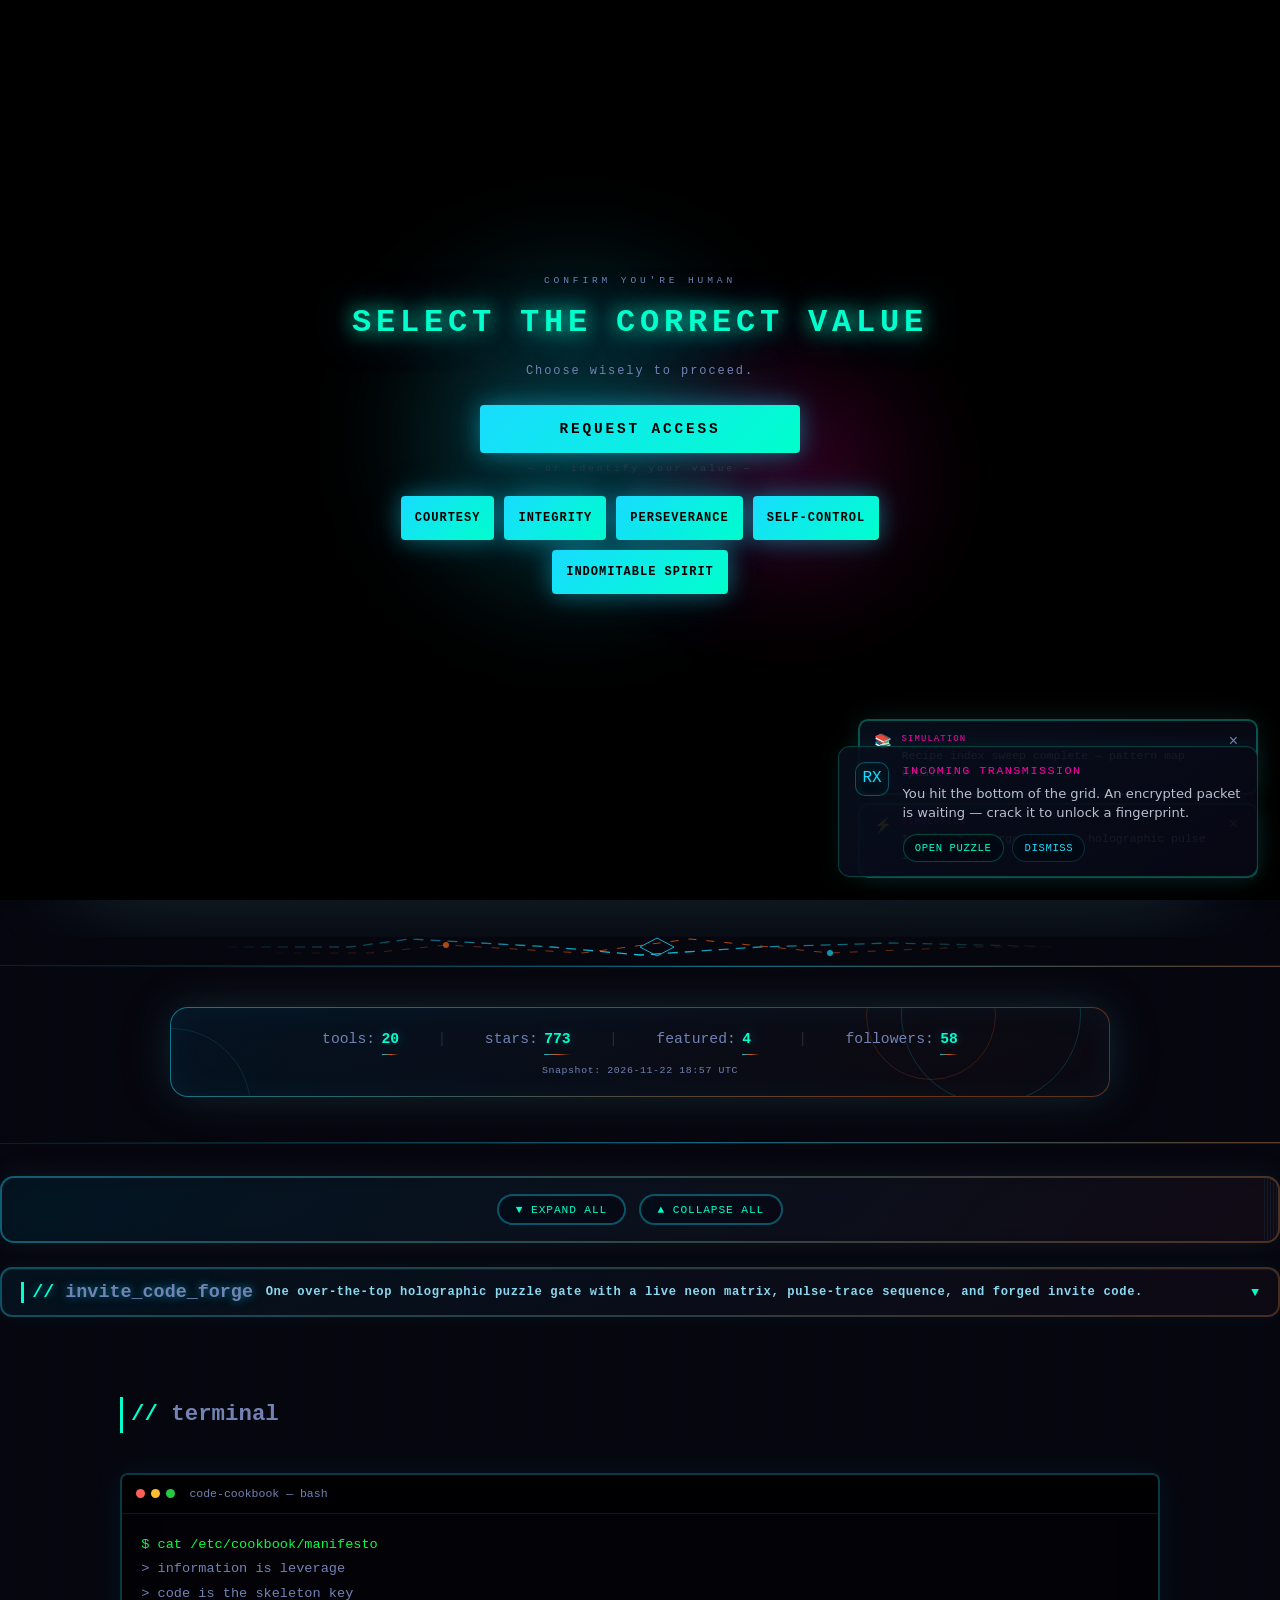
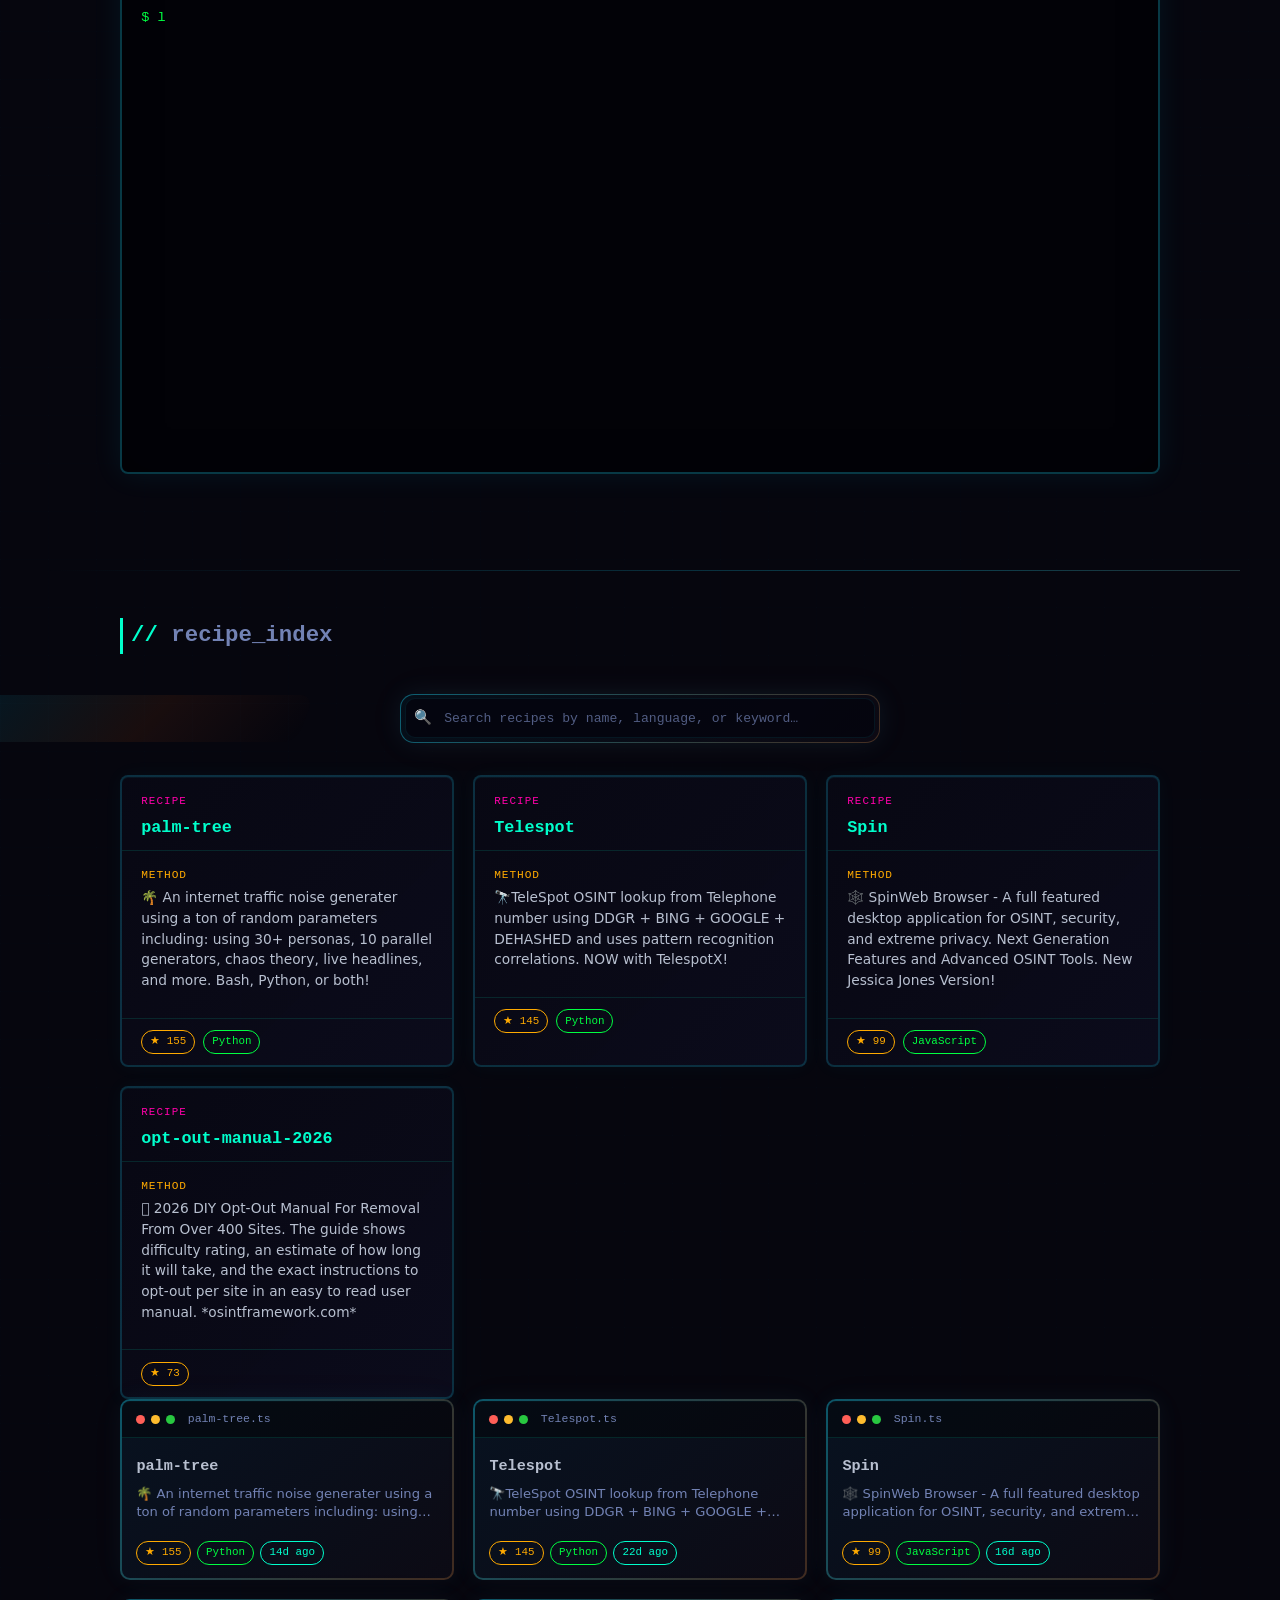
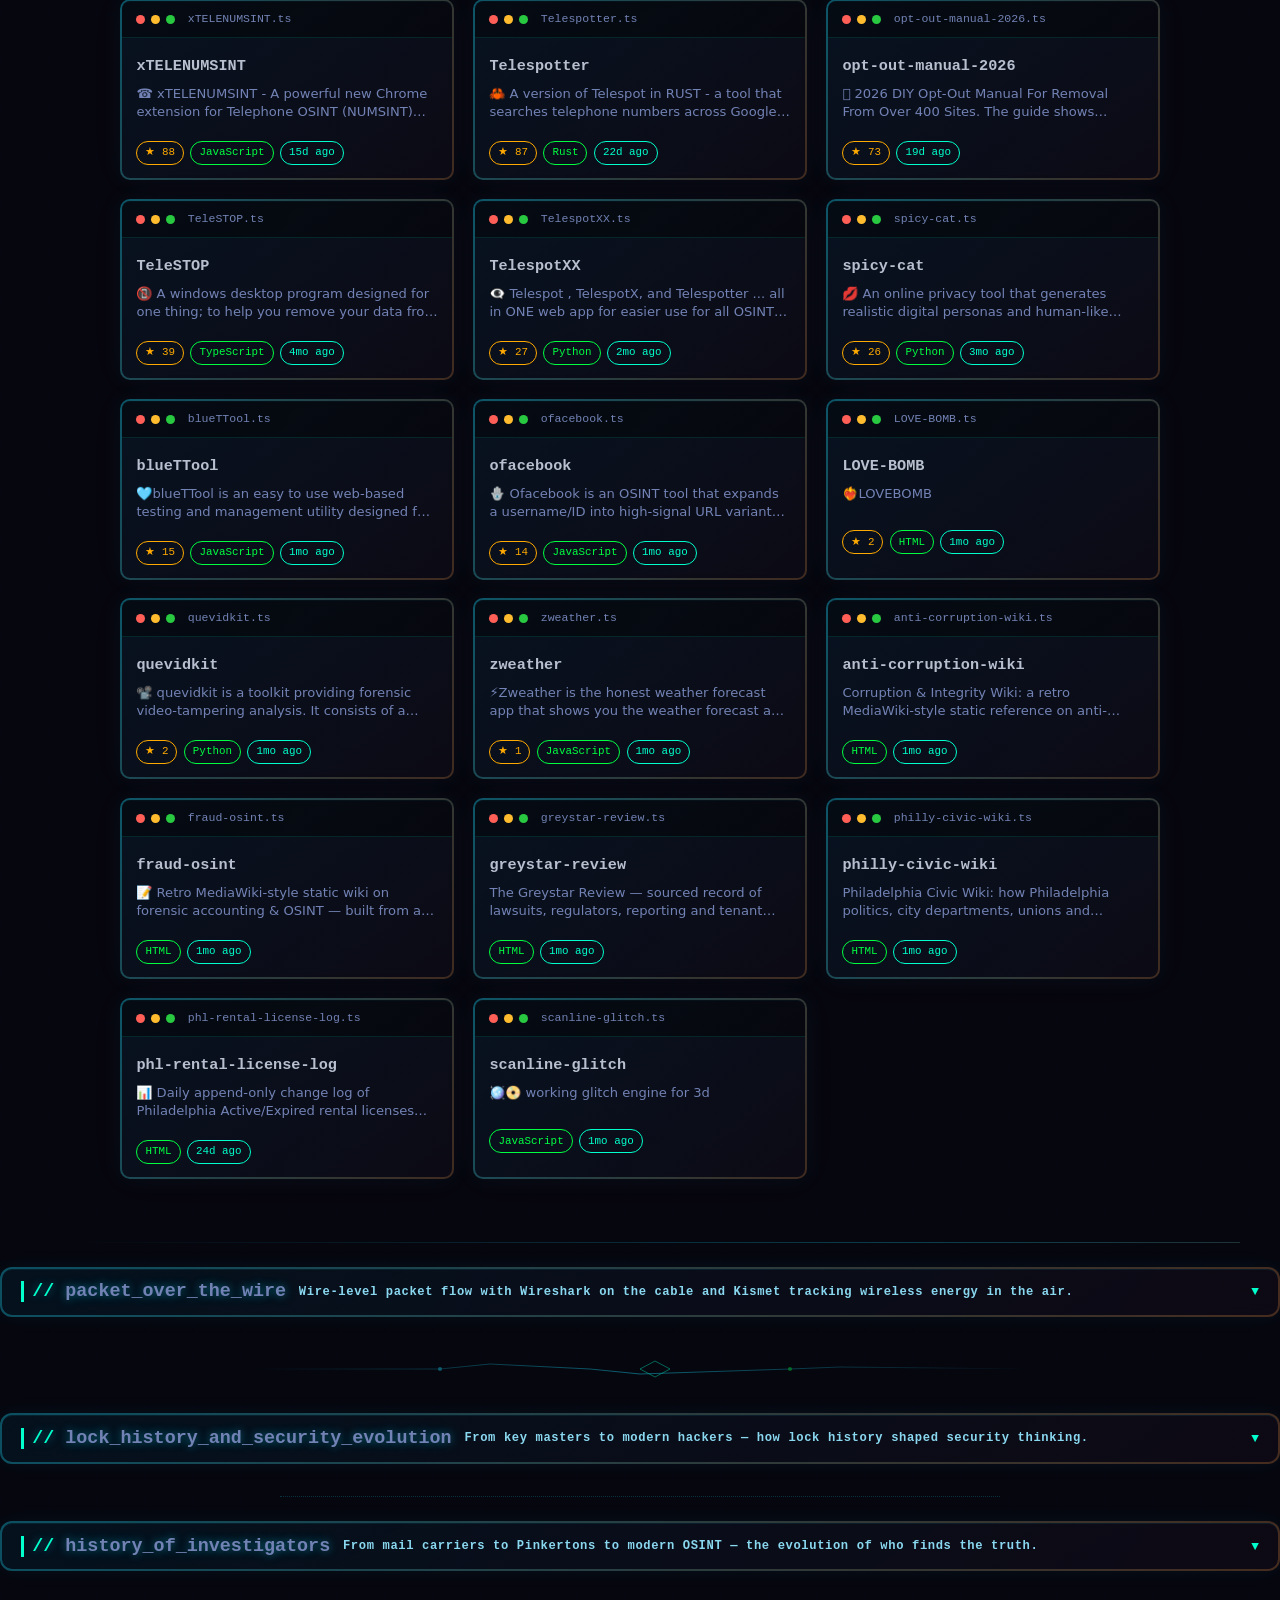
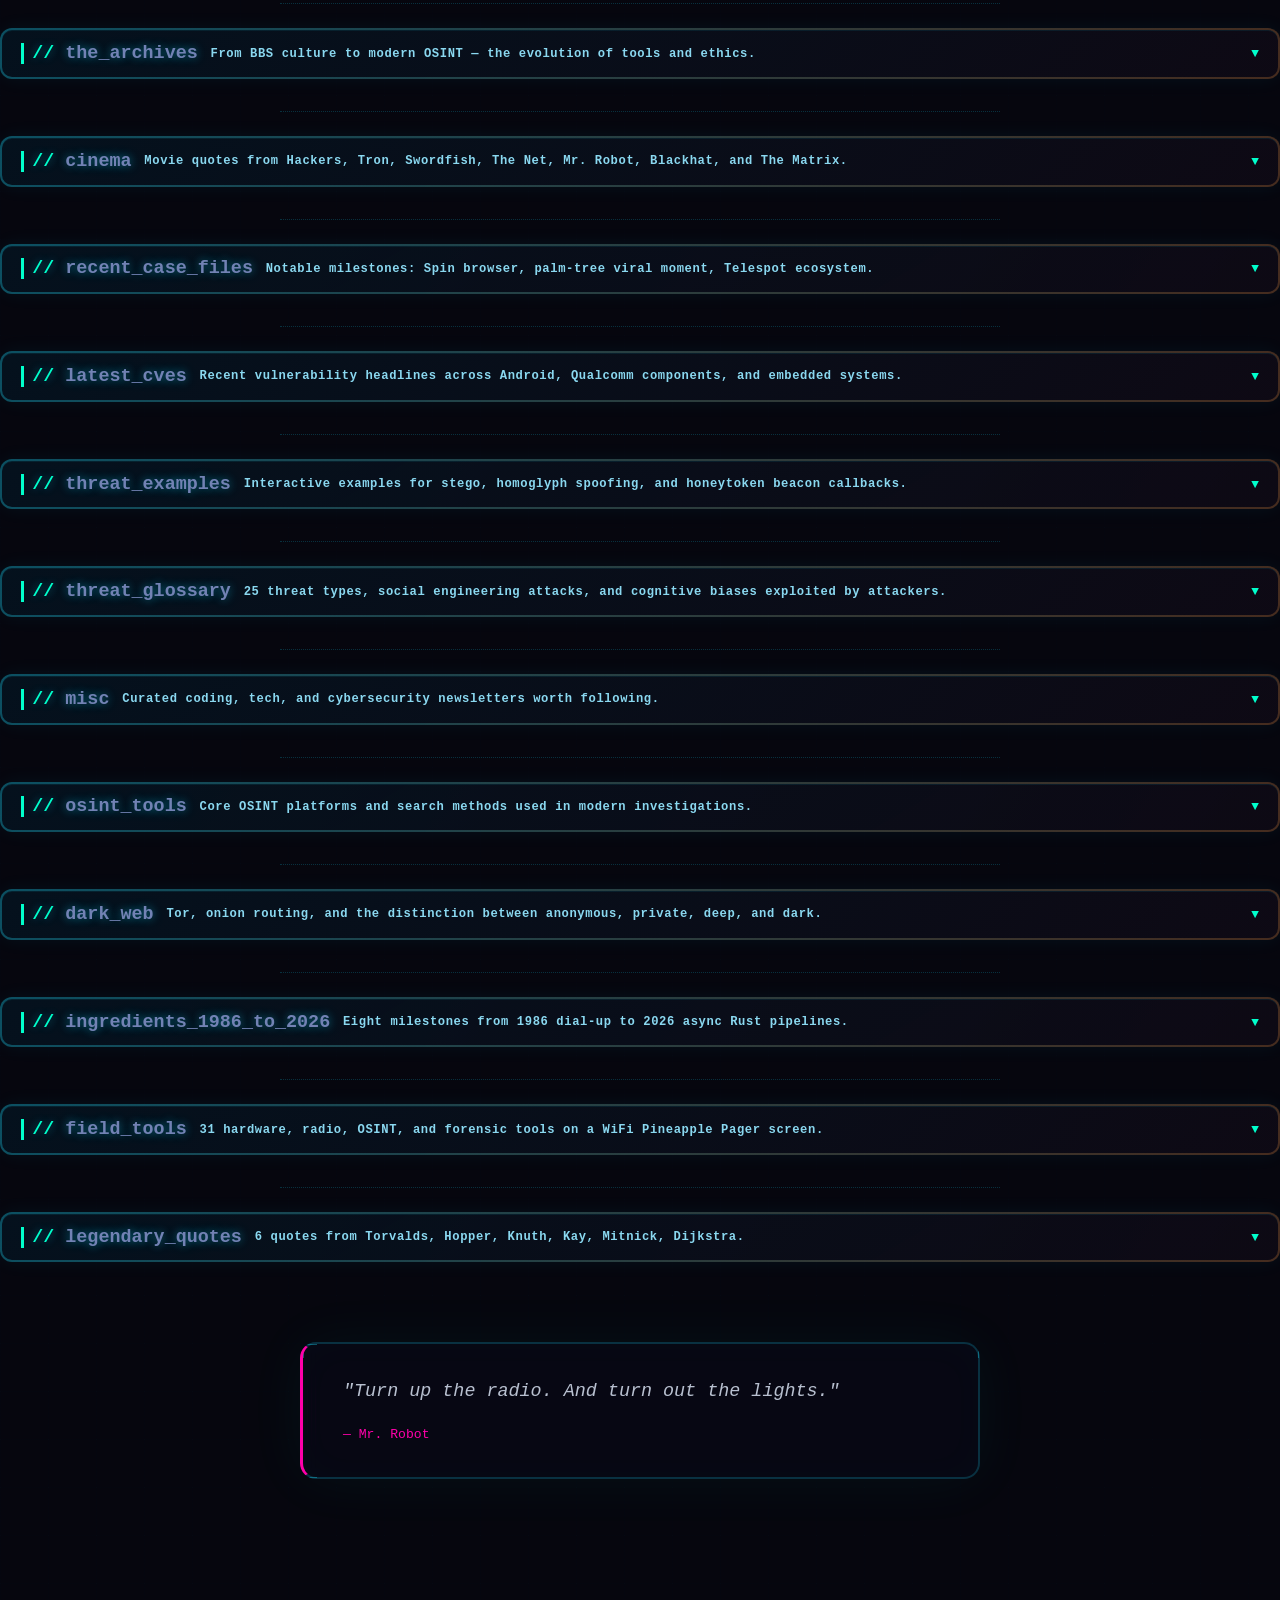
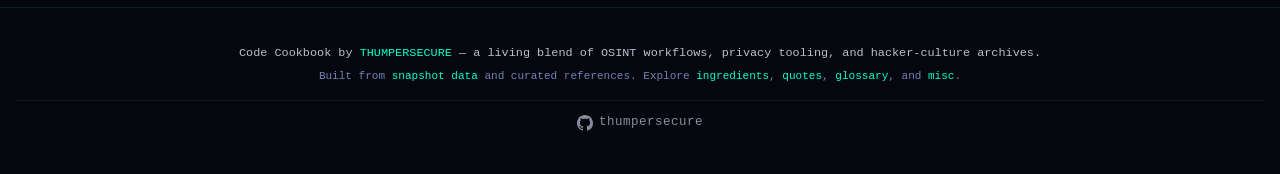
==== docs/index.html @ 65ff2f33 "chore: update site snapshot [skip ci]" ====
<!DOCTYPE html>
<html lang="en">
<head>
<meta charset="UTF-8">
<meta name="google-site-verification" content="Qmw-nJmY8Mg9PqO3As0VepSWl7UxhZp7jNsXBvzfw_0" />
<meta name="viewport" content="width=device-width, initial-scale=1, viewport-fit=cover">
<meta name="description" content="Code Cookbook by THUMPERSECURE — OSINT &amp; SEO specialist. Privacy tools, phone intelligence, SEO tools, and cyberpunk portfolio.">
<meta name="keywords" content="OSINT, open source intelligence, SEO, privacy tools, palm-tree, Telespot, Spin, Telespotter, xTELENUMSINT, TeleSTOP, opt-out-manual-2026, spicy-cat, TelespotXX, blueTTool, LOVE-BOMB, zweather, code cookbook, thumpersecure, cybersecurity, phone intelligence, OSINT tools, SEO tools">
<meta name="author" content="THUMPERSECURE">
<meta name="theme-color" content="#06060e">
<meta http-equiv="Content-Security-Policy" content="default-src 'self'; script-src 'self' 'unsafe-inline'; style-src 'self' 'unsafe-inline' https://fonts.googleapis.com; font-src https://fonts.gstatic.com; img-src 'self' data: https:; connect-src 'self' https://api.github.com https://itunes.apple.com https://api64.ipify.org https://ipwho.is https://httpbin.org https://rdap.arin.net; media-src 'self' https:">
<meta property="og:title" content="THUMPERSECURE | Code Cookbook">
<meta property="og:description" content="OSINT &amp; SEO specialist portfolio. Privacy tools, phone intelligence, SEO automation — cyberpunk code cookbook experience.">
<meta property="og:type" content="website">
<meta property="og:url" content="https://thumpersecure.github.io/thumpersecure/">
<meta property="og:site_name" content="Code Cookbook">
<meta property="og:locale" content="en_US">
<meta property="og:image" content="https://thumpersecure.github.io/thumpersecure/assets/og-preview.jpg">
<meta property="og:image:width" content="1179">
<meta property="og:image:height" content="845">
<meta property="og:image:alt" content="THUMPERSECURE — network packet flow visualization, TRON aesthetic">
<meta name="twitter:card" content="summary_large_image">
<meta name="twitter:title" content="THUMPERSECURE | Code Cookbook">
<meta name="twitter:description" content="OSINT &amp; SEO specialist portfolio. Privacy tools, phone intelligence, SEO automation — cyberpunk code cookbook.">
<meta name="twitter:image" content="https://thumpersecure.github.io/thumpersecure/assets/og-preview.jpg">
<link rel="canonical" href="https://thumpersecure.github.io/thumpersecure/">
<link rel="icon" href="data:image/svg+xml,%3Csvg xmlns='http://www.w3.org/2000/svg' viewBox='0 0 100 100'%3E%3Ctext y='.9em' font-size='90'%3E%E2%9F%A9%3C/text%3E%3C/svg%3E">
<link rel="preconnect" href="https://fonts.googleapis.com">
<link rel="preconnect" href="https://fonts.gstatic.com" crossorigin>
<link rel="preload" href="https://fonts.googleapis.com/css2?family=JetBrains+Mono:wght@400;700&amp;family=Inter:wght@400;600;700&amp;display=swap" as="style">
<link href="https://fonts.googleapis.com/css2?family=JetBrains+Mono:wght@400;700&amp;family=Inter:wght@400;600;700&amp;display=swap" rel="stylesheet">
<link href="https://fonts.googleapis.com/css2?family=Press+Start+2P&amp;display=swap" rel="stylesheet">
<title>THUMPERSECURE | Code Cookbook</title>
<script type="application/ld+json">
{"@context":"https://schema.org","@type":"ProfilePage","url":"https://thumpersecure.github.io/thumpersecure/","mainEntity":{"@type":"Person","name":"THUMPERSECURE","url":"https://github.com/thumpersecure","sameAs":["https://github.com/thumpersecure"],"jobTitle":"OSINT & SEO Specialist","knowsAbout":["Open Source Intelligence","Search Engine Optimization","Privacy Tools","Security Research","Phone Intelligence","Data Aggregation"]}}
</script>

<script id="fallback-snapshot" type="application/json">
{"last_updated_utc":"2026-11-22T18:57:53.740Z","stats":{"tools_count":20,"stars_total":773,"featured_count":4,"followers":95},"repos":[{"name":"palm-tree","description":"🌴 An internet traffic noise generater using a ton of random parameters including: using 30+ personas, 10 parallel generators, chaos theory, live headlines, and more. Bash, Python, or both!","topics":[],"stars":155,"last_updated":"2026-11-21T23:05:46Z","language":"Python","homepage":"https://thumpersecure.github.io/palm-tree/","html_url":"https://github.com/thumpersecure/palm-tree","featured":true},{"name":"Telespot","description":"🔭TeleSpot OSINT lookup from Telephone number using DDGR + BING + GOOGLE + DEHASHED and uses pattern recognition correlations. NOW with TelespotX!","topics":["2026","osint","osint-kali","osint-phonenumbers","osint-python","osint-reconnaissance","osint-tools","osinttool","phone-number","telephone-number"],"stars":145,"last_updated":"2026-11-13T18:14:37Z","language":"Python","homepage":null,"html_url":"https://github.com/thumpersecure/Telespot","featured":true},{"name":"Spin","description":"🕸️  SpinWeb Browser - A full featured desktop application for OSINT, security, and extreme privacy. Next Generation Features and Advanced OSINT Tools. New Jessica Jones Version!","topics":[],"stars":99,"last_updated":"2026-11-20T03:41:47Z","language":"JavaScript","homepage":"https://thumpersecure.github.io/Spin/","html_url":"https://github.com/thumpersecure/Spin","featured":true},{"name":"xTELENUMSINT","description":"☎️ xTELENUMSINT - A powerful new Chrome extension for Telephone OSINT (NUMSINT) that automates searches in Google using 10 different formats. It then generates an extensive report using pattern analysis with advanced options. No coding required.","topics":["osint-phonenumbers","osint-tool","phone-number","telephone-number"],"stars":88,"last_updated":"2026-11-20T17:28:23Z","language":"JavaScript","homepage":null,"html_url":"https://github.com/thumpersecure/xTELENUMSINT","featured":false},{"name":"Telespotter","description":"🦀 A version of Telespot in RUST - a tool that searches telephone numbers across Google, Bing, DuckDuckGo, and Dehashed for phone numbers and focuses on identifying names, locations, and usernames in the results. ","topics":["osint","osint-phonenumbers","osint-python","osint-tool","osint-tools"],"stars":87,"last_updated":"2026-11-14T00:47:39Z","language":"Rust","homepage":null,"html_url":"https://github.com/thumpersecure/Telespotter","featured":false},{"name":"opt-out-manual-2026","description":"🫆 2026 DIY Opt-Out Manual For Removal From Over 400 Sites. The guide shows difficulty rating, an estimate of how long it will take, and the exact instructions to opt-out per site in an easy to read user manual. *osintframework.com*","topics":["guide","opt-out"],"stars":73,"last_updated":"2026-11-16T19:46:14Z","language":null,"homepage":"https://thumpersecure.github.io/opt-out-manual-2026/","html_url":"https://github.com/thumpersecure/opt-out-manual-2026","featured":true},{"name":"TeleSTOP","description":"📵 A windows desktop program designed for one thing; to help you remove your data from 50+ people-search sites at the source. No cloud, no APIs, 100% local. Pairs with xTELENUMSINT for faster detection/reporting. Reduce spam calls. Lower your risk for identity theft. Take back control. NO coding required. 100% free.","topics":[],"stars":39,"last_updated":"2026-07-16T02:46:18Z","language":"TypeScript","homepage":null,"html_url":"https://github.com/thumpersecure/TeleSTOP","featured":false},{"name":"TelespotXX","description":"👁️‍🗨️ Telespot , TelespotX, and Telespotter ... all in ONE web app for easier use for all OSINT Specialists.","topics":["osint","osint-2026","osint-phonenumbers","osint-tool","phone-numbers"],"stars":27,"last_updated":"2026-09-30T01:49:56Z","language":"Python","homepage":null,"html_url":"https://github.com/thumpersecure/TelespotXX","featured":false},{"name":"spicy-cat","description":"💋 An online privacy tool that generates realistic digital personas and human-like behavioral noise to disrupt profiling, correlation, and attribution. For best results use TOR and Firefox. Coded in Python.","topics":[],"stars":26,"last_updated":"2026-09-02T00:09:29Z","language":"Python","homepage":null,"html_url":"https://github.com/thumpersecure/spicy-cat","featured":false},{"name":"blueTTool","description":"🩵blueTTool is an easy to use web-based testing and management utility designed for Bluetooth Low Energy (BLE) devices. It is used with the Bluefy browser on iOS devices to bypass Apple's native Web Bluetooth restrictions.","topics":["2026","app","ble","bluetooth","bluetooth-low-energy","educational-project","ios","iphone","iphone-app","open-source","research-tool","security-tools","web","webapp","wireless"],"stars":15,"last_updated":"2026-10-18T04:41:22Z","language":"JavaScript","homepage":"https://thumpersecure.github.io/blueTTool/","html_url":"https://github.com/thumpersecure/blueTTool","featured":false},{"name":"ofacebook","description":"🪬 Ofacebook is an OSINT tool that expands a username/ID into high-signal URL variants using prefixes, with workflows, search goals, and an in-app assistant for investigative information gathering.","topics":["osint-facebook","osint-tool"],"stars":14,"last_updated":"2026-11-01T05:59:16Z","language":"JavaScript","homepage":"https://thumpersecure.github.io/ofacebook/","html_url":"https://github.com/thumpersecure/ofacebook","featured":false},{"name":"LOVE-BOMB","description":"❤️‍🔥LOVEBOMB","topics":[],"stars":2,"last_updated":"2026-11-01T05:57:31Z","language":"HTML","homepage":"https://thumpersecure.github.io/LOVE-BOMB/","html_url":"https://github.com/thumpersecure/LOVE-BOMB","featured":false},{"name":"quevidkit","description":"📽️ quevidkit is a toolkit providing forensic video‑tampering analysis. It consists of a Python CLI/REST backend and a simple web front‑end that runs in the browser or connects to a FastAPI server.","topics":[],"stars":2,"last_updated":"2026-11-01T06:01:13Z","language":"Python","homepage":"https://quevidkit.com/","html_url":"https://github.com/thumpersecure/quevidkit","featured":false},{"name":"zweather","description":"⚡️Zweather is the honest weather forecast app that shows you the weather forecast and what prior forecasts have changed. ","topics":["weather","weather-app","weather-forecast"],"stars":1,"last_updated":"2026-11-01T06:02:17Z","language":"JavaScript","homepage":"https://thumpersecure.github.io/zweather/","html_url":"https://github.com/thumpersecure/zweather","featured":false},{"name":"anti-corruption-wiki","description":"Corruption & Integrity Wiki: a retro MediaWiki-style static reference on anti-corruption frameworks, investigation, detection, technology, and measurement","topics":[],"stars":0,"last_updated":"2026-11-01T05:56:47Z","language":"HTML","homepage":"https://thumpersecure.github.io/anti-corruption-wiki/","html_url":"https://github.com/thumpersecure/anti-corruption-wiki","featured":false},{"name":"fraud-osint","description":"📝 Retro MediaWiki-style static wiki on forensic accounting & OSINT — built from a 7-source review + verified 2024-2026 research.","topics":[],"stars":0,"last_updated":"2026-11-01T05:57:12Z","language":"HTML","homepage":"https://thumpersecure.github.io/fraud-osint/","html_url":"https://github.com/thumpersecure/fraud-osint","featured":false},{"name":"greystar-review","description":"The Greystar Review — sourced record of lawsuits, regulators, reporting and tenant letters on Greystar and Bob Faith","topics":[],"stars":0,"last_updated":"2026-11-03T11:17:25Z","language":"HTML","homepage":"https://thumpersecure.github.io/greystar-review/","html_url":"https://github.com/thumpersecure/greystar-review","featured":false},{"name":"philly-civic-wiki","description":"Philadelphia Civic Wiki: how Philadelphia politics, city departments, unions and institutions work","topics":[],"stars":0,"last_updated":"2026-11-01T06:02:11Z","language":"HTML","homepage":"https://thumpersecure.github.io/philly-civic-wiki/","html_url":"https://github.com/thumpersecure/philly-civic-wiki","featured":false},{"name":"phl-rental-license-log","description":"📊 Daily append-only change log of Philadelphia Active/Expired rental licenses (public open data from phl.carto.com). Proof-of-concept history tracker.","topics":[],"stars":0,"last_updated":"2026-11-11T17:08:56Z","language":"HTML","homepage":"https://thumpersecure.github.io/phl-rental-license-log/","html_url":"https://github.com/thumpersecure/phl-rental-license-log","featured":false},{"name":"scanline-glitch","description":"🪩📀 working glitch engine for 3d","topics":[],"stars":0,"last_updated":"2026-11-01T06:00:24Z","language":"JavaScript","homepage":"https://thumpersecure.github.io/scanline-glitch/","html_url":"https://github.com/thumpersecure/scanline-glitch","featured":false}]}
</script>

<link rel="stylesheet" href="css/styles.css?v=20260611a">
</head>
<body>

<!-- ====== REQUEST ACCESS (Hollywood intro - always on refresh) ====== -->
<div id="requestAccessScreen" class="request-access-screen" role="dialog" aria-modal="true" aria-label="Request access">
  <div class="ra-content">
    <div class="ra-scanlines" aria-hidden="true"></div>
    <div class="ra-glow-orb ra-glow-1" aria-hidden="true"></div>
    <div class="ra-glow-orb ra-glow-2" aria-hidden="true"></div>
    <div class="ra-message">
      <span class="ra-label">CONFIRM YOU<span id="raSecretKey">'</span>RE HUMAN</span>
      <h2 class="ra-title">SELECT THE CORRECT VALUE</h2>
      <p class="ra-sub">Choose wisely to proceed.</p>
      <button type="button" id="requestAccessBtn" class="ra-btn ra-btn-decoy">REQUEST ACCESS</button>
      <p class="ra-decoy-sep">— or identify your value —</p>
      <div id="raHumanCheck" class="ra-human-check">
        <button type="button" class="ra-btn ra-option-btn" data-value="courtesy">COURTESY</button>
        <button type="button" class="ra-btn ra-option-btn" data-value="integrity">INTEGRITY</button>
        <button type="button" class="ra-btn ra-option-btn" data-value="perseverance">PERSEVERANCE</button>
        <button type="button" class="ra-btn ra-option-btn" data-value="self-control">SELF-CONTROL</button>
        <button type="button" class="ra-btn ra-option-btn" data-value="indomitable-spirit">INDOMITABLE SPIRIT</button>
      </div>
      <p id="raPasswordHint" class="ra-password-hint" role="status" aria-live="polite" aria-atomic="true"></p>
      <form id="raPasswordForm" class="ra-password-form" hidden novalidate aria-hidden="true" autocomplete="off">
        <input type="password" id="raPasswordInput" class="ra-password-input" value="" autocomplete="current-password">
        <button type="submit" id="raPasswordSubmit" class="ra-btn ra-btn-submit" style="display:none;">SUBMIT</button>
      </form>
    </div>
    <div class="ra-analyze" id="raAnalyze" aria-hidden="true">
      <div class="ra-analyze-bar"></div>
      <span class="ra-analyze-text">ANALYZING</span>
      <div class="ra-analyze-lines" id="raAnalyzeLines">
        <span>Correlating transport-layer fingerprint with client hints...</span>
        <span>Tracing ingress path for relay, proxy, and beacon anomalies...</span>
        <span>Building preliminary packet chronology for operator dossier...</span>
      </div>
    </div>
  </div>
</div>
<script>
(function(){
  var btns=document.querySelectorAll('.ra-option-btn');
  var hint=document.getElementById('raPasswordHint');
  var input=document.getElementById('raPasswordInput');
  var form=document.getElementById('raPasswordForm');
  var decoyBtn=document.getElementById('requestAccessBtn');
  var secretKey=document.getElementById('raSecretKey');

  // Track state for wrong-order lock
  var wrongClicked=false;
  var decoyBusy=false;

  function submitAccess(){
    if(input)input.value='integrity';
    if(form){form.hidden=false;form.dispatchEvent(new Event('submit',{cancelable:true}));}
  }

  // ── FEATURE 1: Decoy button ──────────────────────────────────────────────
  // The big "REQUEST ACCESS" CTA does nothing real — fake auth sequence, then resets.
  if(decoyBtn){
    decoyBtn.addEventListener('click',function(){
      if(decoyBusy)return;
      decoyBusy=true;
      decoyBtn.disabled=true;
      if(hint)hint.textContent='Verifying credentials…';
      setTimeout(function(){
        if(hint)hint.textContent='Authentication failed. Insufficient clearance level.';
        setTimeout(function(){
          if(hint)hint.textContent='Select the correct value to proceed.';
          decoyBtn.disabled=false;
          decoyBusy=false;
        },2200);
      },2000);
    });
  }

  // ── FEATURE 2: Wrong-order lock ──────────────────────────────────────────
  // INTEGRITY on first try is denied. You have to fail once first.
  btns.forEach(function(b){
    b.addEventListener('click',function(){
      var v=b.getAttribute('data-value');
      if(v==='integrity'){
        if(!wrongClicked){
          if(hint)hint.textContent='Not yet. The correct answer requires context.';
          b.style.filter='brightness(0.45)';
          setTimeout(function(){b.style.filter='';},1400);
        } else {
          submitAccess();
        }
      } else {
        wrongClicked=true;
        if(hint)hint.textContent='Closer. Sequence matters.';
        b.style.opacity='0.4';
        b.disabled=true;
      }
    });
  });

  // ── FEATURE 3: Invisible threshold ───────────────────────────────────────
  // Long-press (800ms) on the apostrophe in "YOU'RE" bypasses the puzzle entirely.
  // No hover state. No cursor change. No label. It's a door with no handle.
  if(secretKey){
    var pressTimer=null;
    function startPress(){pressTimer=setTimeout(function(){submitAccess();},800);}
    function cancelPress(){clearTimeout(pressTimer);}
    secretKey.addEventListener('mousedown',startPress);
    secretKey.addEventListener('mouseup',cancelPress);
    secretKey.addEventListener('mouseleave',cancelPress);
    secretKey.addEventListener('touchstart',function(e){e.preventDefault();startPress();},{passive:false});
    secretKey.addEventListener('touchend',cancelPress);
    secretKey.addEventListener('touchcancel',cancelPress);
  }
})();
</script>

<!-- ====== BOOT SCREEN ====== -->
<div id="bootScreen" class="boot boot-overlay" role="dialog" aria-modal="true" aria-label="Connection trace">
  <div class="boot-shell glass">
    <div class="boot-grid">
      <section class="boot-terminal-pane" aria-labelledby="bootTerminalTitle">
        <div class="boot-pane-head">
          <span class="boot-pane-kicker" id="bootTerminalTitle">sys trace</span>
          <span class="boot-pane-meta" id="bootIntelTimestamp">collecting telemetry</span>
        </div>
        <div id="bootLog" class="boot-log" aria-live="polite"></div>
      </section>
      <section class="boot-dossier-pane" aria-labelledby="bootDossierTitle">
        <div class="boot-pane-head">
          <span class="boot-pane-kicker" id="bootDossierTitle">operator dossier</span>
          <span class="boot-pane-meta" id="bootIntelStatus">awaiting remote telemetry</span>
        </div>
        <div class="boot-intel-grid">
          <article class="boot-intel-card">
            <h3>Server &amp; Network Information</h3>
            <div class="boot-kv-list" id="bootNetworkInfo"></div>
          </article>
          <article class="boot-intel-card">
            <h3>Browser Information</h3>
            <div class="boot-kv-list" id="bootBrowserInfo"></div>
          </article>
          <article class="boot-intel-card">
            <h3>WHOIS Lookup On You</h3>
            <div class="boot-kv-list" id="bootWhoisInfo"></div>
          </article>
        </div>
        <div class="fingerprint-gate" id="fingerprintGate" hidden>
          <div class="fingerprint-copy">
            <span class="fingerprint-label">thumbprint_scanner</span>
            <h3 class="fingerprint-title">PRESS AND HOLD TO CLEAR THE GATE</h3>
            <p class="fingerprint-desc">Biometric pressure lock engages after a continuous two-second hold on the live scanner.</p>
          </div>
          <button type="button" class="fingerprint-scanner" id="fingerprintScanner" aria-describedby="fingerprintStatus">
            <canvas id="fingerprintCanvas" width="420" height="420" aria-hidden="true"></canvas>
            <span class="fingerprint-ring"></span>
            <span class="fingerprint-sweep"></span>
          </button>
          <div class="fingerprint-progress-wrap">
            <div class="fingerprint-progress-bar"><span id="fingerprintProgressFill"></span></div>
            <div class="fingerprint-progress-copy" id="fingerprintStatus">Press and hold on the scanner for 2 seconds.</div>
          </div>
        </div>
      </section>
    </div>
  </div>
</div>

<!-- ====== BACKGROUND LAYERS ====== -->
<div class="crt" aria-hidden="true"></div>
<div class="scanline-overlay" aria-hidden="true"></div>
<div class="sweep" aria-hidden="true"></div>
<div class="ambient" aria-hidden="true"></div>
<div class="tron-grid" aria-hidden="true"></div>
<div class="circuit-pattern" aria-hidden="true"></div>
<div class="tron-artifact-field" aria-hidden="true">
  <span class="tron-artifact artifact-rail rail-a"></span>
  <span class="tron-artifact artifact-rail rail-b"></span>
  <span class="tron-artifact artifact-rail rail-c"></span>
  <span class="tron-artifact artifact-rail rail-d"></span>
  <span class="tron-artifact artifact-node node-a"></span>
  <span class="tron-artifact artifact-node node-b"></span>
  <span class="tron-artifact artifact-node node-c"></span>
  <span class="tron-artifact artifact-node node-d"></span>
  <span class="tron-artifact artifact-glyph glyph-a">0101</span>
  <span class="tron-artifact artifact-glyph glyph-b">TRON</span>
  <span class="tron-artifact artifact-glyph glyph-c">I/O</span>
  <span class="tron-artifact artifact-glyph glyph-d">GRID</span>
</div>
<canvas id="tronGridCanvas" aria-hidden="true"></canvas>
<canvas id="particleCanvas" aria-hidden="true"></canvas>
<canvas id="rainCanvas" aria-hidden="true"></canvas>
<!-- SVG decorative: circuit lines, hexagons, data nodes (Tron/cyberpunk) -->
<svg class="tron-svg-bg" aria-hidden="true" xmlns="http://www.w3.org/2000/svg" viewBox="0 0 1200 800">
  <defs>
    <linearGradient id="tronGrad" x1="0%" y1="0%" x2="100%" y2="100%"><stop offset="0%" style="stop-color:#18dcff;stop-opacity:0.15"/><stop offset="100%" style="stop-color:#ff00aa;stop-opacity:0.05"/></linearGradient>
    <linearGradient id="cyanGrad" x1="0%" y1="0%" x2="0%" y2="100%"><stop offset="0%" style="stop-color:#00ffcc;stop-opacity:0.4"/><stop offset="100%" style="stop-color:#00ffcc;stop-opacity:0"/></linearGradient>
    <linearGradient id="magentaGrad" x1="0%" y1="0%" x2="100%" y2="0%"><stop offset="0%" style="stop-color:#ff00aa;stop-opacity:0.2"/><stop offset="100%" style="stop-color:#ff00aa;stop-opacity:0"/></linearGradient>
    <linearGradient id="orangeGrad" x1="0%" y1="0%" x2="100%" y2="0%"><stop offset="0%" style="stop-color:#ffb36b;stop-opacity:0.55"/><stop offset="100%" style="stop-color:#ff6b1a;stop-opacity:0.05"/></linearGradient>
    <filter id="glow"><feGaussianBlur stdDeviation="2" result="coloredBlur"/><feMerge><feMergeNode in="coloredBlur"/><feMergeNode in="SourceGraphic"/></feMerge></filter>
    <filter id="glowStrong"><feGaussianBlur stdDeviation="3" result="blur"/><feMerge><feMergeNode in="blur"/><feMergeNode in="SourceGraphic"/></feMerge></filter>
  </defs>
  <g class="circuit-lines">
    <path d="M0 200 Q300 180 600 200 T1200 200" fill="none" stroke="url(#cyanGrad)" stroke-width="0.5" opacity="0.6"/>
    <path d="M0 400 L400 400 L500 350 L800 400 L1200 400" fill="none" stroke="#18dcff" stroke-width="0.3" opacity="0.25"/>
    <path d="M0 600 L200 550 L500 600 L900 580 L1200 600" fill="none" stroke="#00ff41" stroke-width="0.3" opacity="0.2"/>
    <path d="M0 300 L1200 300" fill="none" stroke="url(#magentaGrad)" stroke-width="0.4" opacity="0.35"/>
    <path d="M0 500 L1200 500" fill="none" stroke="#18dcff" stroke-width="0.25" opacity="0.2"/>
    <path d="M100 0 L100 800" fill="none" stroke="#18dcff" stroke-width="0.2" opacity="0.15"/>
    <path d="M600 0 L600 800" fill="none" stroke="#18dcff" stroke-width="0.2" opacity="0.12"/>
    <path d="M1100 0 L1100 800" fill="none" stroke="#ff00aa" stroke-width="0.2" opacity="0.1"/>
    <path d="M300 0 L300 800" fill="none" stroke="#00ffcc" stroke-width="0.15" opacity="0.08"/>
    <path d="M900 0 L900 800" fill="none" stroke="#00ffcc" stroke-width="0.15" opacity="0.08"/>
  </g>
  <g class="light-cycle-lanes">
    <path d="M-140 760 C 120 680 340 600 560 500 S 980 270 1320 110" fill="none" stroke="url(#orangeGrad)" stroke-width="1.2" opacity="0.26" stroke-linecap="round" stroke-dasharray="18 24"/>
    <path d="M-120 720 C 150 645 360 560 620 455 S 1080 235 1340 80" fill="none" stroke="url(#cyanGrad)" stroke-width="1.05" opacity="0.25" stroke-linecap="round" stroke-dasharray="16 20"/>
    <path d="M140 120 L260 160 L360 248 L480 286 L620 360" fill="none" stroke="url(#tronGrad)" stroke-width="0.65" opacity="0.24" stroke-linecap="round" stroke-dasharray="9 14"/>
    <path d="M860 150 L960 176 L1060 240 L1180 268" fill="none" stroke="url(#orangeGrad)" stroke-width="0.65" opacity="0.2" stroke-linecap="round" stroke-dasharray="8 12"/>
  </g>
  <g class="legacy-ships">
    <polygon points="860,162 924,132 996,164 1024,238 968,278 886,244" fill="rgba(8,14,28,0.18)" stroke="url(#orangeGrad)" stroke-width="0.85" opacity="0.3"/>
    <polygon points="212,244 278,214 342,244 360,314 304,350 230,320" fill="rgba(8,14,28,0.14)" stroke="url(#tronGrad)" stroke-width="0.75" opacity="0.24"/>
    <path d="M906 188 L976 188 L998 228 L954 252 L894 228 Z" fill="none" stroke="#18dcff" stroke-width="0.55" opacity="0.28"/>
    <path d="M244 270 L312 270 L328 308 L286 330 L236 302 Z" fill="none" stroke="#ff6b1a" stroke-width="0.48" opacity="0.24"/>
  </g>
  <g class="hexagons">
    <polygon points="150,120 200,145 200,195 150,220 100,195 100,145" fill="none" stroke="#18dcff" stroke-width="0.8" opacity="0.25"/>
    <polygon points="1050,280 1100,305 1100,355 1050,380 1000,355 1000,305" fill="none" stroke="#00ffcc" stroke-width="0.6" opacity="0.22"/>
    <polygon points="550,520 600,545 600,595 550,620 500,595 500,545" fill="none" stroke="#ff00aa" stroke-width="0.5" opacity="0.2"/>
    <polygon points="80,450 120,470 120,530 80,550 40,530 40,470" fill="none" stroke="#00ff41" stroke-width="0.4" opacity="0.18"/>
    <polygon points="700,100 750,125 750,175 700,200 650,175 650,125" fill="none" stroke="#18dcff" stroke-width="0.5" opacity="0.15"/>
    <polygon points="400,650 450,675 450,725 400,750 350,725 350,675" fill="none" stroke="#ff00aa" stroke-width="0.4" opacity="0.12"/>
  </g>
  <g class="data-nodes">
    <circle cx="200" cy="145" r="3" fill="#18dcff" filter="url(#glowStrong)" opacity="0.55"/>
    <circle cx="1100" cy="305" r="2.5" fill="#00ffcc" filter="url(#glowStrong)" opacity="0.45"/>
    <circle cx="600" cy="545" r="2" fill="#ff00aa" filter="url(#glowStrong)" opacity="0.4"/>
    <circle cx="80" cy="470" r="2" fill="#00ff41" filter="url(#glow)" opacity="0.35"/>
    <circle cx="950" cy="150" r="1.5" fill="#18dcff" opacity="0.3"/>
    <circle cx="350" cy="650" r="1.5" fill="#00ffcc" opacity="0.25"/>
    <circle cx="700" cy="125" r="1.5" fill="#18dcff" filter="url(#glow)" opacity="0.3"/>
    <circle cx="400" cy="675" r="1.5" fill="#ff00aa" filter="url(#glow)" opacity="0.25"/>
  </g>
</svg>
<!-- Floating data orbs -->
<div class="data-orbs" aria-hidden="true">
  <span class="orb orb-1"></span><span class="orb orb-2"></span><span class="orb orb-3"></span>
  <span class="orb orb-4"></span><span class="orb orb-5"></span><span class="orb orb-6"></span>
</div>
<!-- Holographic vignette -->
<div class="holographic-vignette" aria-hidden="true"></div>

<!-- ====== EFFECTS TOAST CONTAINER ====== -->
<div class="fx-toast-container" id="fxToastContainer" aria-live="polite"></div>

<!-- ====== SETTINGS OVERLAY ====== -->
<div class="settings-overlay" id="settingsOverlay" role="dialog" aria-modal="true" aria-label="Settings">
  <div class="settings-panel settings-panel-wrap">
    <button class="settings-close" id="settingsClose" aria-label="Close settings">&times;</button>
    <div class="settings-title">&#9881; Settings</div>
    <div class="settings-group">
      <div class="settings-group-label">Display</div>
      <div class="settings-row"><span class="settings-row-label">Display Mode</span><select id="settingMode" class="settings-select" aria-label="Display mode"><option value="dark">Dark</option><option value="engage">Engage</option><option value="read">Read</option></select></div>
      <div class="settings-row"><span class="settings-row-label">Background Animations</span><button class="settings-toggle on" id="settingBgAnim" role="switch" aria-checked="true" aria-label="Toggle background animations"></button></div>
    </div>
    <div class="settings-group">
      <div class="settings-group-label">Puzzles</div>
      <div class="settings-row"><span class="settings-row-label">Reset All Puzzles</span><button class="settings-btn-action" id="settingResetPuzzles">Reset</button></div>
    </div>
    <div class="settings-group">
      <div class="settings-group-label">Data</div>
      <div class="settings-row"><span class="settings-row-label">Dev Mode (force fallback)</span><button class="settings-toggle" id="settingDevMode" role="switch" aria-checked="false" aria-label="Toggle dev mode"></button></div>
    </div>
  </div>
</div>

<div class="page-wrap">

  <!-- ====== SCROLL PROGRESS (mobile) ====== -->
  <div id="scrollProgress" class="scroll-progress" role="progressbar" aria-label="Page scroll progress" aria-valuemin="0" aria-valuemax="100" aria-valuenow="0" aria-hidden="true"></div>

  <!-- ====== TOP CONTROL BAR ====== -->
  <div class="top-bar-wrap" aria-label="Controls">
    <div class="top-bar" id="topBar">
      <span class="top-bar-label">signal deck // adaptive soundtrack</span>
      <button type="button" class="top-toggle-btn music-panel-toggle" id="musicPanelToggle" aria-controls="musicPanel" aria-expanded="false" aria-label="Open player">Open player</button>
      <div id="musicPanel" class="music-panel">
        <div class="music-controls-row">
          <div class="music-btns music-transport" id="musicDeck" role="group" aria-label="Music transport controls">
            <button type="button" class="music-next-btn music-nav-btn" id="musicBack" aria-label="Restart current track">&#x2039;</button>
            <button type="button" class="music-next-btn music-nav-btn music-playpause-btn" id="musicPlayPause" aria-label="Pause current track">&#10074;&#10074;</button>
            <button type="button" class="music-next-btn music-nav-btn" id="musicNext" aria-label="Shuffle next track">&#x203a;</button>
          </div>
          <div class="music-now-playing" aria-live="polite">
            <span class="music-track-title" id="musicTrackTitle">Track standby</span>
            <span class="music-track-sub" id="musicTrackSub">shuffle queue armed // persistent mode</span>
          </div>
        </div>
        <div class="music-meta">
          <span class="music-status" id="musicStatus" aria-live="polite">select a track</span>
          <span class="music-track-indicator" id="musicTrackIndicator" aria-live="polite">1/4</span>
          <a id="musicFallback" class="music-fallback" href="#" target="_blank" rel="noopener noreferrer" hidden>open source</a>
        </div>
        <div id="autoplayBanner" class="autoplay-banner" role="button" tabindex="0" aria-label="Tap to play audio">&#127925; Audio ready &mdash; tap to play</div>
      </div>
      <div id="musicMiniBar" class="music-mini-bar" aria-label="Compact audio controls" hidden>
        <button type="button" class="music-next-btn music-mini-btn music-launch-btn" id="musicExpandMini" aria-label="Open audio player">&#9835; open player</button>
      </div>
      <div class="top-toggles">
        <button type="button" class="top-toggle-btn on" id="toggleMode" aria-label="Toggle display mode">Mode: Dark</button>
        <button type="button" class="top-toggle-btn settings-btn" id="toggleSettings" aria-label="Open settings">&#9881; Settings</button>
      </div>
      <audio id="musicPlayer" preload="metadata" playsinline></audio>
    </div>
  </div>

  <!-- ====== HERO (Tron/holographic - varies on refresh) ====== -->
  <header class="hero" role="banner" id="heroSection">
    <div class="hero-identity-glow" aria-hidden="true"></div>
    <div class="hero-energy-lanes" aria-hidden="true">
      <span class="hero-energy-lane lane-a"></span>
      <span class="hero-energy-lane lane-b"></span>
      <span class="hero-energy-lane lane-c"></span>
    </div>
    <div class="hero-inner glass hero-holographic">
      <span class="hero-corner hero-corner-tl" aria-hidden="true"></span>
      <span class="hero-corner hero-corner-tr" aria-hidden="true"></span>
      <span class="hero-corner hero-corner-bl" aria-hidden="true"></span>
      <span class="hero-corner hero-corner-br" aria-hidden="true"></span>
      <div class="hero-copy">
        <p class="eyebrow">THUMPERSECURE</p>
        <h1 class="glitch" data-text="CODE COOKBOOK">CODE COOKBOOK</h1>
        <p class="hero-sub">// OSINT &amp; SEO SPECIALIST</p>
        <div class="typer-wrap" aria-live="polite"><span id="typerText"></span><span class="typer-cursor"></span></div>
        <div class="hero-meta-strip" aria-label="Experience highlights">
          <span class="hero-meta-chip">ai-forged interface</span>
          <span class="hero-meta-chip">tron legacy border rails</span>
          <span class="hero-meta-chip">3d holo scene render</span>
        </div>
        <nav class="hero-btns" aria-label="Primary navigation">
          <a href="#recipe-index-section" class="btn btn-primary">ACCESS GRANTED</a>
          <a href="https://github.com/thumpersecure" class="btn btn-ghost" target="_blank" rel="noopener noreferrer">GitHub Profile</a>
        </nav>
        <a href="#recipe-index-section" class="hero-scroll-hint" aria-label="Scroll to content">&#8964;</a>
      </div>
      <div class="hero-visual-stack" aria-hidden="true">
        <div class="hero-visual-shell">
          <div class="hero-visual-badge">legacy grid // light cycle bay</div>
          <svg class="hero-holo-scene" xmlns="http://www.w3.org/2000/svg" viewBox="0 0 760 520">
            <defs>
              <linearGradient id="heroSceneBlue" x1="0%" y1="0%" x2="100%" y2="100%">
                <stop offset="0%" stop-color="#18dcff" stop-opacity="0.95"/>
                <stop offset="55%" stop-color="#00ffcc" stop-opacity="0.55"/>
                <stop offset="100%" stop-color="#18dcff" stop-opacity="0"/>
              </linearGradient>
              <linearGradient id="heroSceneOrange" x1="0%" y1="0%" x2="100%" y2="100%">
                <stop offset="0%" stop-color="#ffd1ad" stop-opacity="0.95"/>
                <stop offset="48%" stop-color="#ff6b1a" stop-opacity="0.7"/>
                <stop offset="100%" stop-color="#ff6b1a" stop-opacity="0"/>
              </linearGradient>
              <radialGradient id="heroSceneCore" cx="50%" cy="50%" r="60%">
                <stop offset="0%" stop-color="#18dcff" stop-opacity="0.26"/>
                <stop offset="50%" stop-color="#ff6b1a" stop-opacity="0.12"/>
                <stop offset="100%" stop-color="#06060e" stop-opacity="0"/>
              </radialGradient>
              <filter id="heroSceneGlow">
                <feGaussianBlur stdDeviation="3" result="heroGlow"/>
                <feMerge>
                  <feMergeNode in="heroGlow"/>
                  <feMergeNode in="SourceGraphic"/>
                </feMerge>
              </filter>
            </defs>
            <rect x="54" y="48" width="652" height="424" rx="28" fill="url(#heroSceneCore)" opacity="0.9"/>
            <g class="holo-scene-rings">
              <ellipse cx="386" cy="276" rx="250" ry="118" fill="none" stroke="url(#heroSceneBlue)" stroke-width="1.2" opacity="0.5"/>
              <ellipse cx="386" cy="276" rx="192" ry="92" fill="none" stroke="url(#heroSceneOrange)" stroke-width="1.1" opacity="0.45"/>
              <ellipse cx="386" cy="276" rx="132" ry="62" fill="none" stroke="url(#heroSceneBlue)" stroke-width="0.95" opacity="0.38"/>
            </g>
            <g class="holo-scene-grid">
              <path d="M94 360 L666 360" fill="none" stroke="rgba(24,220,255,0.16)" stroke-width="1"/>
              <path d="M130 398 L630 398" fill="none" stroke="rgba(24,220,255,0.12)" stroke-width="0.85"/>
              <path d="M176 434 L586 434" fill="none" stroke="rgba(255,107,26,0.12)" stroke-width="0.7"/>
              <path d="M162 198 L262 360" fill="none" stroke="rgba(24,220,255,0.08)" stroke-width="0.7"/>
              <path d="M252 182 L332 360" fill="none" stroke="rgba(255,107,26,0.08)" stroke-width="0.7"/>
              <path d="M508 182 L428 360" fill="none" stroke="rgba(255,107,26,0.08)" stroke-width="0.7"/>
              <path d="M598 198 L498 360" fill="none" stroke="rgba(24,220,255,0.08)" stroke-width="0.7"/>
            </g>
            <g class="holo-scene-track" filter="url(#heroSceneGlow)">
              <path class="scene-lane scene-lane-main" d="M98 390 C 238 344 340 332 452 302 S 664 208 728 140" fill="none" stroke="url(#heroSceneBlue)" stroke-width="7" stroke-linecap="round" stroke-dasharray="18 30"/>
              <path class="scene-lane scene-lane-alt" d="M126 432 C 248 380 372 366 492 330 S 672 260 732 198" fill="none" stroke="url(#heroSceneOrange)" stroke-width="6" stroke-linecap="round" stroke-dasharray="16 28"/>
            </g>
            <g class="holo-scene-bike" filter="url(#heroSceneGlow)">
              <circle cx="290" cy="304" r="26" fill="none" stroke="url(#heroSceneBlue)" stroke-width="4"/>
              <circle cx="390" cy="272" r="22" fill="none" stroke="url(#heroSceneBlue)" stroke-width="4"/>
              <path d="M290 304 L330 280 L390 272 L438 250" fill="none" stroke="url(#heroSceneBlue)" stroke-width="4.6" stroke-linecap="round" stroke-linejoin="round"/>
              <path d="M330 280 L350 244 L420 244 L438 250" fill="none" stroke="url(#heroSceneOrange)" stroke-width="3.6" stroke-linecap="round" stroke-linejoin="round"/>
              <path d="M348 248 L330 280" fill="none" stroke="url(#heroSceneOrange)" stroke-width="3.2" stroke-linecap="round"/>
              <path d="M260 325 C 242 342 214 356 176 370" fill="none" stroke="url(#heroSceneBlue)" stroke-width="4.6" stroke-linecap="round"/>
              <path d="M418 254 C 478 240 534 224 594 196" fill="none" stroke="url(#heroSceneOrange)" stroke-width="4.2" stroke-linecap="round"/>
            </g>
            <g class="holo-scene-recognizer" filter="url(#heroSceneGlow)">
              <path d="M500 144 L560 114 L632 146 L658 222 L602 262 L520 236 Z" fill="rgba(6,12,24,0.38)" stroke="url(#heroSceneOrange)" stroke-width="2"/>
              <path d="M520 174 L612 174 L628 216 L574 244 L514 216 Z" fill="none" stroke="url(#heroSceneBlue)" stroke-width="1.4" opacity="0.85"/>
              <path d="M546 122 L572 88 L602 120" fill="none" stroke="url(#heroSceneBlue)" stroke-width="1.6" opacity="0.85"/>
            </g>
            <g class="holo-scene-beams" filter="url(#heroSceneGlow)">
              <path d="M510 146 L448 270" fill="none" stroke="url(#heroSceneOrange)" stroke-width="1.4" opacity="0.65"/>
              <path d="M618 152 L496 300" fill="none" stroke="url(#heroSceneBlue)" stroke-width="1.2" opacity="0.58"/>
              <circle cx="448" cy="270" r="5" fill="#ff6b1a" opacity="0.7"/>
              <circle cx="496" cy="300" r="5" fill="#18dcff" opacity="0.7"/>
            </g>
          </svg>
          <div class="hero-visual-hud">
            <span>render depth // 4 layers</span>
            <span>orange/blue sync // live</span>
            <span>ai motion // adaptive</span>
          </div>
        </div>
        <div class="hero-data-rail">
          <div class="hero-rail-card">
            <span class="hero-rail-label">rendering</span>
            <strong>3d holo / live</strong>
            <em>layered svg + glass depth</em>
          </div>
          <div class="hero-rail-card">
            <span class="hero-rail-label">border system</span>
            <strong>legacy rails</strong>
            <em>blue + orange chase lines</em>
          </div>
          <div class="hero-rail-card">
            <span class="hero-rail-label">wow factor</span>
            <strong>ai motion stack</strong>
            <em>tilt, pulse, scan, stagger</em>
          </div>
        </div>
      </div>
    </div>
  </header>

  <div class="hero-stats-circuit" aria-hidden="true">
    <svg xmlns="http://www.w3.org/2000/svg" viewBox="0 0 860 36" preserveAspectRatio="xMidYMid slice">
      <defs>
        <linearGradient id="heroCircuitBlue" x1="0%" y1="0%" x2="100%" y2="0%">
          <stop offset="0%" stop-color="#18dcff" stop-opacity="0"/>
          <stop offset="50%" stop-color="#18dcff" stop-opacity="0.95"/>
          <stop offset="100%" stop-color="#18dcff" stop-opacity="0"/>
        </linearGradient>
        <linearGradient id="heroCircuitOrange" x1="0%" y1="0%" x2="100%" y2="0%">
          <stop offset="0%" stop-color="#ff6b1a" stop-opacity="0"/>
          <stop offset="55%" stop-color="#ff6b1a" stop-opacity="0.8"/>
          <stop offset="100%" stop-color="#ff6b1a" stop-opacity="0"/>
        </linearGradient>
      </defs>
      <path class="hero-circuit-path hero-circuit-blue" d="M0 18 L140 18 L200 10 L342 18 L430 26 L550 18 L680 14 L860 18" fill="none" stroke="url(#heroCircuitBlue)" stroke-width="1.3" stroke-dasharray="10 7"/>
      <path class="hero-circuit-path hero-circuit-orange" d="M30 24 L160 24 L236 16 L372 24 L480 10 L620 24 L760 18 L860 18" fill="none" stroke="url(#heroCircuitOrange)" stroke-width="1" stroke-dasharray="8 10"/>
      <polygon points="430,18 447,9 464,18 447,27" fill="none" stroke="#18dcff" stroke-width="1" opacity="0.85"/>
      <circle cx="236" cy="16" r="3" fill="#ff6b1a" opacity="0.72"/>
      <circle cx="620" cy="24" r="3" fill="#18dcff" opacity="0.72"/>
    </svg>
  </div>

  <main class="uniform-section-spacing" id="mainContent">

    <!-- ====== STATS ====== -->
    <section class="stats-section reveal" id="statsSection" aria-label="Statistics" data-stats-pending>
      <div class="container">
        <div class="stats-holo-frame glass">
          <div class="stats-energy-rings" aria-hidden="true"><span></span><span></span><span></span></div>
          <div class="stats-inner">
            <div class="stat-item"><span class="stat-label">tools:</span><span class="stat-val" id="statProjects">0</span></div>
            <span class="stat-sep">|</span>
            <div class="stat-item"><span class="stat-label">stars:</span><span class="stat-val" id="statStars">0</span></div>
            <span class="stat-sep">|</span>
            <div class="stat-item"><span class="stat-label">featured:</span><span class="stat-val" id="statFeatured">0</span></div>
            <span class="stat-sep">|</span>
            <div class="stat-item"><span class="stat-label">followers:</span><span class="stat-val" id="statFollowers">0</span></div>
          </div>
          <div class="data-status" id="dataStatus" aria-live="polite">loading snapshot&hellip;</div>
        </div>
      </div>
    </section>

    <!-- ====== MODULE CONTROLS ====== -->
    <div class="module-controls">
      <button type="button" class="module-ctrl-btn" id="expandAllBtn" aria-label="Expand all modules">&#9660; Expand All</button>
      <button type="button" class="module-ctrl-btn" id="collapseAllBtn" aria-label="Collapse all modules">&#9650; Collapse All</button>
      <span id="moduleCtrlStatus" class="sr-only" aria-live="polite"></span>
    </div>

    <!-- ====== MODULE: PUZZLES ====== -->
    <section class="ts-module reveal" id="mod-puzzles" aria-label="Puzzle gate">
      <button class="ts-module-header" aria-expanded="false" aria-controls="mod-puzzles-body">
        <h2 class="section-head"><span>//</span> invite_code_forge</h2>
        <p class="ts-module-summary">One over-the-top holographic puzzle gate with a live neon matrix, pulse-trace sequence, and forged invite code.</p>
        <span class="ts-module-chevron" aria-hidden="true">&#9660;</span>
      </button>
      <div class="ts-module-body" id="mod-puzzles-body"><div>
        <div class="container forge-section" id="preflight-puzzles">
          <p class="history-intro">This single gate replaces every old puzzle. Follow the pulse across the lattice, strike the live nodes in sequence, and mint the invite code.</p>
          <div class="puzzle-unlock-area puzzle-unlock-area-hero" id="puzzleForge" data-puzzle="inviteforge">
            <div class="puzzle-solved-badge">&#10003; INVITE CODE FORGED</div>
            <div class="puzzle-game">
              <div class="puzzle-title">&#9889; Invite Code Forge</div>
              <div class="puzzle-desc">Watch the surge route, then replay it on the holographic matrix. This one is almost all signal, almost no text.</div>
              <div class="forge-grid">
                <div class="forge-canvas-shell glass">
                  <canvas id="inviteForgeCanvas" width="920" height="540" aria-label="Holographic invite code puzzle"></canvas>
                  <div class="forge-overlay">
                    <div class="forge-overlay-chip">pulse lattice // live</div>
                    <div class="forge-overlay-chip">sequence depth <span id="forgeSequenceDepth">0/6</span></div>
                    <div class="forge-overlay-chip">glow index <span id="forgeGlowIndex">A7-C1</span></div>
                  </div>
                </div>
                <div class="forge-sidecar glass">
                  <div class="forge-side-head">
                    <span class="forge-kicker">code mint</span>
                    <span class="forge-latency" id="forgeLatency">syncing</span>
                  </div>
                  <div class="forge-code-output" id="forgeCodeOutput">INVITE // ------</div>
                  <div class="forge-status checksum-status" id="forgeStatus" aria-live="polite">Memorize the neon surge path, then click the live nodes in order.</div>
                  <div class="forge-actions">
                    <button type="button" class="cb-mini-btn" id="forgeReplayBtn">Replay pulse</button>
                    <button type="button" class="cb-mini-btn secondary" id="forgeResetBtn">Reset lattice</button>
                    <button type="button" class="cb-mini-btn secondary" onclick="TS.puzzleSkip('inviteforge')">Skip</button>
                  </div>
                  <div class="forge-trace-list" id="forgeTraceList" aria-hidden="true"></div>
                </div>
              </div>
            </div>
            <div class="puzzle-content">
              <p class="forge-success-copy">Invite code forged. The lattice is stable and the rest of the deck is unlocked.</p>
            </div>
          </div>
        </div>
      </div></div>
    </section>

    <!-- ====== TERMINAL ====== -->
    <section class="terminal-section reveal" aria-label="Terminal">
      <div class="container">
        <h2 class="section-head"><span>//</span> terminal</h2>
        <div class="terminal">
          <div class="term-bar"><span class="dot dot-r"></span><span class="dot dot-y"></span><span class="dot dot-g"></span><span class="term-title">code-cookbook &mdash; bash</span></div>
          <div class="term-body" id="termBody"></div>
        </div>
      </div>
    </section>

    <!-- ====== RECIPE INDEX (always visible, not collapsible) ====== -->
    <section class="projects-section reveal legacy-section" aria-label="All projects" id="recipe-index-section">
      <div class="container">
        <h2 class="section-head"><span>//</span> recipe_index</h2>
        <div class="search-wrap legacy-search-wrap">
          <span class="search-icon" aria-hidden="true">&#128269;</span>
          <input type="search" class="search-input" id="repoSearch" placeholder="Search recipes by name, language, or keyword&hellip;" aria-label="Search repositories" autocomplete="off" autocorrect="off" autocapitalize="off" spellcheck="false">
        </div>
        <div class="project-grid" id="featuredGrid"></div>
        <div class="project-grid" id="projectGrid"><div class="loading-msg"><span class="spinner"></span>Loading recipes&hellip;</div></div>
      </div>
    </section>

    <!-- ====== MODULE: PACKET OVER THE WIRE ====== -->
    <section class="ts-module reveal packet-module" id="mod-packetwire" aria-label="Packet over the wire">
      <button class="ts-module-header" aria-expanded="false" aria-controls="mod-packetwire-body">
        <h2 class="section-head"><span>//</span> packet_over_the_wire</h2>
        <p class="ts-module-summary">Wire-level packet flow with Wireshark on the cable and Kismet tracking wireless energy in the air.</p>
        <span class="ts-module-chevron" aria-hidden="true">&#9660;</span>
      </button>
      <div class="ts-module-body" id="mod-packetwire-body"><div>
        <div class="container packet-over-wire-section" id="packet-over-wire">
          <p class="packet-intro">Data still travels the grid like light cycles. This module keeps the wire-side packet view, then contrasts it with Kismet listening to wireless beacons, probes, and management frames moving through the air.</p>
          <div class="packet-grid-visual glass tron-panel-surface">
            <canvas id="packetGridCanvas" aria-hidden="true"></canvas>
            <div class="packet-static-grid" aria-hidden="true">
              <span class="packet-channel channel-a"></span>
              <span class="packet-channel channel-b"></span>
              <span class="packet-channel channel-c"></span>
              <span class="packet-channel channel-d"></span>
              <span class="packet-burst burst-a"></span>
              <span class="packet-burst burst-b"></span>
              <span class="packet-burst burst-c"></span>
              <span class="packet-burst burst-d"></span>
            </div>
            <div class="packet-overlay-info">
              <div class="packet-node packet-src" data-label="SOURCE">SRC</div>
              <div class="packet-node packet-dst" data-label="DEST">DST</div>
              <div class="packet-flow-label">ETHERNET → IP → TCP → PAYLOAD</div>
            </div>
          </div>
          <div class="packet-forensic-grid">
            <div class="packet-forensic-card glass">
              <div class="pf-icon">&#128268;</div>
              <h3 class="pf-title">Wireshark &amp; Deep Packet Inspection</h3>
              <p class="pf-desc">Wireshark captures packets on the wire. Display filters (<code>tcp.port==443</code>, <code>http</code>, <code>ip.addr==x.x.x.x</code>) isolate flows. DPI examines payloads past the headers for filtering, blocking, and forensics. Right-click → Follow → TCP stream reconstructs sessions fast.</p>
              <pre class="pf-code">$ wireshark -r capture.pcap -Y "http.request"
Frame 42: 74 bytes on wire
GET /admin HTTP/1.1</pre>
            </div>
            <div class="packet-forensic-card glass">
              <div class="pf-icon">&#128246;</div>
              <h3 class="pf-title">Kismet &amp; Wireless Signals in the Air</h3>
              <p class="pf-desc">Kismet watches 802.11 management frames, beacons, probe requests, and client movement in the air. It is not packet capture over copper; it is wireless situational awareness over channels, SSIDs, signal strength, and devices drifting through space.</p>
              <div class="kismet-visual">
                <canvas id="kismetSignalCanvas" width="320" height="180" aria-label="Kismet wireless signal visualization"></canvas>
                <div class="kismet-list" id="kismetList">
                  <div><span>CH 01</span><strong>OFFICE-MESH</strong><em>-42 dBm</em></div>
                  <div><span>CH 06</span><strong>probe request</strong><em>hidden ssid</em></div>
                  <div><span>CH 11</span><strong>guest-node</strong><em>-67 dBm</em></div>
                </div>
              </div>
              <pre class="pf-code">$ kismet -c wlan0mon
[wireless] beacon → probe → association
[watch] channels 1, 6, 11 sweeping live</pre>
            </div>
          </div>
        </div>
      </div></div>
    </section>

    <div class="circuit-divider" aria-hidden="true">
      <svg xmlns="http://www.w3.org/2000/svg" viewBox="0 0 800 40" preserveAspectRatio="xMidYMid slice">
        <defs><linearGradient id="circuitDivGrad" x1="0%" y1="0%" x2="100%" y2="0%"><stop offset="0%" stop-color="#18dcff" stop-opacity="0"/><stop offset="50%" stop-color="#18dcff" stop-opacity="0.6"/><stop offset="100%" stop-color="#18dcff" stop-opacity="0"/></linearGradient></defs>
        <path d="M0 20 L200 20 L250 15 L350 20 L400 25 L550 20 L600 18 L800 20" fill="none" stroke="url(#circuitDivGrad)" stroke-width="1"/>
        <polygon points="400,20 415,12 430,20 415,28" fill="none" stroke="#00ffcc" stroke-width="0.8" opacity="0.7"/>
        <circle cx="200" cy="20" r="2" fill="#18dcff" opacity="0.5"/><circle cx="550" cy="20" r="2" fill="#00ff41" opacity="0.5"/>
      </svg>
    </div>

    <!-- ====== MODULE: LOCK HISTORY & CYBERSECURITY EVOLUTION ====== -->
    <section class="ts-module reveal" id="mod-lockhistory" aria-label="Lock history and cybersecurity evolution">
      <button class="ts-module-header" aria-expanded="false" aria-controls="mod-lockhistory-body">
        <h2 class="section-head"><span>//</span> lock_history_and_security_evolution</h2>
        <p class="ts-module-summary">From key masters to modern hackers &mdash; how lock history shaped security thinking.</p>
        <span class="ts-module-chevron" aria-hidden="true">&#9660;</span>
      </button>
      <div class="ts-module-body" id="mod-lockhistory-body"><div>
        <div class="container lock-history-section tron-story-section" id="lock-history">
          <p class="history-intro">Before cybersecurity had a name, everything was about physical security. Locksmiths did the same job in metal: design defences, study bypasses and improve what failed.</p>
          <p class="history-intro">This history shaped a security rule still used today: strong systems survive public testing, not secrecy alone. Only the key (or secret) should remain confidential.</p>

          <h3 class="lh-subhead" aria-label="Evolution of Locks and Security"><span>&#9670;</span> Evolution of Locks and Security</h3>
          <ul class="lh-timeline lh-timeline-icons" aria-label="Lock and security timeline">
            <li>
              <span class="tl-lock-icon" aria-hidden="true">&#128272;</span>
              <span class="tl-year">1700s</span>
              <span class="tl-title">Guild Craft and Controlled Knowledge</span>
              <p class="tl-desc">Locksmith guilds trained through apprenticeships and closely guarded methods, including bypass techniques.</p>
            </li>
            <li>
              <span class="tl-lock-icon" aria-hidden="true">&#128273;</span>
              <span class="tl-year">1784 &ndash; 1851</span>
              <span class="tl-title">Bramah&rsquo;s Challenge and Public Testing</span>
              <p class="tl-desc">Bramah&rsquo;s high-security lock became a benchmark until Alfred Charles Hobbs opened it at the Great Exhibition after sustained work.</p>
            </li>
            <li>
              <span class="tl-lock-icon" aria-hidden="true">&#128274;</span>
              <span class="tl-year">1818</span>
              <span class="tl-title">Chubb Detector Lock</span>
              <p class="tl-desc">Chubb&rsquo;s detector lock introduced practical tamper evidence by jamming after interference.</p>
            </li>
            <li>
              <span class="tl-lock-icon" aria-hidden="true">&#9881;</span>
              <span class="tl-year">1861 &ndash; 1873</span>
              <span class="tl-title">Industrial Security Design</span>
              <p class="tl-desc">Yale popularized the modern pin-tumbler cylinder, and Sargent&rsquo;s time locks added schedule-based controls for vault access.</p>
            </li>
            <li>
              <span class="tl-lock-icon" aria-hidden="true">&#128271;</span>
              <span class="tl-year">1883</span>
              <span class="tl-title">Kerckhoffs&rsquo;s Principle</span>
              <p class="tl-desc">Security should remain effective even when design details are known; only key material should stay secret.</p>
            </li>
            <li>
              <span class="tl-lock-icon" aria-hidden="true">&#128737;</span>
              <span class="tl-year">1900s &ndash; now</span>
              <span class="tl-title">From Craft to Systems Discipline</span>
              <p class="tl-desc">Locks evolved into standardized, test-driven systems, with locksport and research communities continuing public scrutiny.</p>
            </li>
          </ul>

          <h3 class="lh-subhead" aria-label="Lock-Picking Culture and Ethics"><span>&#9670;</span> Lock-Picking Culture &amp; Ethics</h3>
          <div class="lh-ethics-neon" aria-label="Ethics and disclosure parallels">
            <div class="lh-ethics-item"><span class="lh-ethics-icon" aria-hidden="true">&#128269;</span><div><strong>Secrecy vs Disclosure:</strong> Hiding flaws can protect reputation; publishing flaws improves designs.</div></div>
            <div class="lh-ethics-item"><span class="lh-ethics-icon" aria-hidden="true">&#128374;</span><div><strong>&ldquo;Rogues Already Know&rdquo;:</strong> Hobbs argued in 1853 that attackers study weaknesses whether defenders discuss them or not.</div></div>
            <div class="lh-ethics-item"><span class="lh-ethics-icon" aria-hidden="true">&#128736;</span><div><strong>Same Modern Pattern:</strong> Today&rsquo;s penetration testing, CTFs, and coordinated disclosure continue that public-test model.</div></div>
          </div>

          <h3 class="lh-subhead" aria-label="Phases of Security Evolution"><span>&#9670;</span> The Four Phases of Security Evolution</h3>
          <div class="lh-phases-grid" aria-label="Four phases of security evolution">
            <div class="lh-phase-card"><span class="lh-phase-num">01</span><span class="lh-phase-title">Secrecy</span><p class="lh-phase-desc">Protection relies on hidden designs.</p></div>
            <div class="lh-phase-card"><span class="lh-phase-num">02</span><span class="lh-phase-title">Public Testing</span><p class="lh-phase-desc">Real attackers expose weak assumptions.</p></div>
            <div class="lh-phase-card"><span class="lh-phase-num">03</span><span class="lh-phase-title">Engineering</span><p class="lh-phase-desc">Designs improve through repeatable methods.</p></div>
            <div class="lh-phase-card"><span class="lh-phase-num">04</span><span class="lh-phase-title">Open Research</span><p class="lh-phase-desc">Resilience is measured under transparent scrutiny.</p></div>
          </div>

          <p class="lh-closing-statement">Lock history is cybersecurity history. The tools changed; the method stayed constant: test, learn, and harden.</p>
        </div>
      </div></div>
    </section>
    <hr class="dotted-divider" aria-hidden="true">
    <!-- ====== MODULE: HISTORY OF INVESTIGATORS ====== -->
    <section class="ts-module reveal" aria-label="History of investigators" id="mod-investigators">
      <button class="ts-module-header" aria-expanded="false" aria-controls="mod-investigators-body">
        <h2 class="section-head"><span>//</span> history_of_investigators</h2>
        <p class="ts-module-summary">From mail carriers to Pinkertons to modern OSINT &mdash; the evolution of who finds the truth.</p>
        <span class="ts-module-chevron" aria-hidden="true">&#9660;</span>
      </button>
      <div class="ts-module-body" id="mod-investigators-body"><div>
        <div class="container archives-section" id="investigators">
          <p class="history-intro">Investigation work moved from local observers and postal intelligence to formal detective agencies like Pinkerton, then to licensed private investigators and specialized digital teams. Early forensic science involved simple physical methods &mdash; from Chinese techniques using insect behavior to identify weapons, to Archimedes&rsquo;s water displacement for testing metal purity &mdash; and progressed through fingerprint classification and early identification databases.</p>

          <h3 class="lh-subhead"><span>&#9670;</span> Notable Analog Forensic Pioneers</h3>
          <div class="investigator-grid">
            <article class="investigator-card glass">
              <div class="inv-icon" aria-hidden="true">&#128269;</div>
              <h4 class="inv-name">Alphonse Bertillon</h4>
              <p class="inv-era">1853 &ndash; 1914</p>
              <p class="inv-bio">French police officer and biometric researcher who developed anthropometry and the standardized mug-shot system for criminal identification.</p>
            </article>
            <article class="investigator-card glass">
              <div class="inv-icon" aria-hidden="true">&#128110;</div>
              <h4 class="inv-name">August Vollmer</h4>
              <p class="inv-era">1876 &ndash; 1955</p>
              <p class="inv-bio">U.S. police chief credited with professionalizing policing and introducing fingerprinting, forensic laboratories, and lie-detector use.</p>
            </article>
            <article class="investigator-card glass">
              <div class="inv-icon" aria-hidden="true">&#128300;</div>
              <h4 class="inv-name">Edmond Locard</h4>
              <p class="inv-era">1877 &ndash; 1966</p>
              <p class="inv-bio">French criminologist who established one of the first forensic laboratories and formulated the &ldquo;Locard exchange principle&rdquo; &mdash; every contact leaves a trace.</p>
            </article>
            <article class="investigator-card glass">
              <div class="inv-icon" aria-hidden="true">&#127968;</div>
              <h4 class="inv-name">Frances Glessner Lee</h4>
              <p class="inv-era">1878 &ndash; 1962</p>
              <p class="inv-bio">Pioneered the use of miniature crime-scene dioramas (&ldquo;Nutshell Studies&rdquo;) and worked to bring medical professionals into forensic investigation as a discipline.</p>
            </article>
          </div>

          <h3 class="lh-subhead"><span>&#9670;</span> Digital Forensics Experts</h3>
          <p class="history-intro">Digital forensics follows a rigorous process: identify, preserve, acquire, analyse and report evidence while maintaining chain of custody and using hash verification. These practitioners shaped the modern field:</p>
          <div class="investigator-grid">
            <article class="investigator-card glass">
              <div class="inv-icon" aria-hidden="true">&#128187;</div>
              <h4 class="inv-name">Brian Carrier</h4>
              <p class="inv-bio">Creator of Autopsy and The Sleuth Kit; author of <em>File System Forensic Analysis</em> &mdash; foundational open-source forensic tools used by law enforcement worldwide.</p>
            </article>
            <article class="investigator-card glass">
              <div class="inv-icon" aria-hidden="true">&#128218;</div>
              <h4 class="inv-name">Eoghan Casey</h4>
              <p class="inv-bio">Author of <em>Digital Evidence and Computer Crime</em>, a standard reference text that defines methodology for digital investigations.</p>
            </article>
            <article class="investigator-card glass">
              <div class="inv-icon" aria-hidden="true">&#127891;</div>
              <h4 class="inv-name">Gary Kessler</h4>
              <p class="inv-bio">Educator and researcher whose publications on file signatures, forensic imaging, and evidence handling have trained thousands of practitioners.</p>
            </article>
            <article class="investigator-card glass">
              <div class="inv-icon" aria-hidden="true">&#128241;</div>
              <h4 class="inv-name">Cindy Murphy</h4>
              <p class="inv-bio">Mobile-forensics specialist and detective who advanced acquisition techniques for smartphones and embedded devices.</p>
            </article>
            <article class="investigator-card glass">
              <div class="inv-icon" aria-hidden="true">&#128295;</div>
              <h4 class="inv-name">Michael Cohen</h4>
              <p class="inv-bio">Developer of GRR Rapid Response, an open-source incident-response framework used for remote live forensics at scale.</p>
            </article>
            <article class="investigator-card glass">
              <div class="inv-icon" aria-hidden="true">&#128270;</div>
              <h4 class="inv-name">Jessica Hyde</h4>
              <p class="inv-bio">Digital forensics practitioner and educator focused on mobile and IoT forensics, advancing methodology for emerging device types.</p>
            </article>
            <article class="investigator-card glass">
              <div class="inv-icon" aria-hidden="true">&#128214;</div>
              <h4 class="inv-name">Brett Shavers</h4>
              <p class="inv-bio">Author and investigator who bridges digital forensics with practical law enforcement casework and OSINT methodology.</p>
            </article>
            <article class="investigator-card glass">
              <div class="inv-icon" aria-hidden="true">&#128202;</div>
              <h4 class="inv-name">Ali Hadi</h4>
              <p class="inv-bio">Educator and challenge creator whose forensic investigation datasets and CTF exercises have trained the global DFIR community.</p>
            </article>
            <article class="investigator-card glass">
              <div class="inv-icon" aria-hidden="true">&#128242;</div>
              <h4 class="inv-name">Heather Mahalik</h4>
              <p class="inv-bio">Mobile forensics expert and SANS instructor specializing in smartphone evidence extraction and app-level artifact analysis.</p>
            </article>
          </div>

          <h3 class="lh-subhead"><span>&#9670;</span> The Rise of OSINT</h3>
          <p class="history-intro">OSINT emerged as publicly available data &mdash; social media, online records, satellite imagery &mdash; exploded in volume. Modern OSINT offers advanced data mining, social-network analysis, geolocation, and real-time monitoring. It complements traditional surveillance and database access while demanding strict ethical and legal considerations.</p>
          <p class="history-intro">Today OSINT is an essential complement to forensic investigation, allowing analysts to mine public data, social media, and records in real time. The Locard exchange principle applies digitally too: every online interaction leaves traces that skilled investigators can find and correlate.</p>
        </div>
      </div></div>
    </section>
    <hr class="dotted-divider" aria-hidden="true">
    <!-- ====== MODULE: ARCHIVES ====== -->
    <section class="ts-module reveal" aria-label="The Archives" id="mod-archives">
      <button class="ts-module-header" aria-expanded="false" aria-controls="mod-archives-body">
        <h2 class="section-head"><span>//</span> the_archives</h2>
        <p class="ts-module-summary">From BBS culture to modern OSINT &mdash; the evolution of tools and ethics.</p>
        <span class="ts-module-chevron" aria-hidden="true">&#9660;</span>
      </button>
      <div class="ts-module-body" id="mod-archives-body"><div>
        <div class="container archives-section" id="archives">
          <p class="archives-text">In the pre-OSINT days, <em>warez</em> and <em>progz</em> were tools people downloaded or coded for AOL and BBS systems. Programs like <em>AOHell</em> taught an entire generation that software could pry open systems. This hacking culture inspired curiosity and led coders to explore new ways of finding and creating exploits on the early internet. As online activity grew, the need for cyber detectives emerged, and structured open-source intelligence (OSINT) became the result.</p>
          <p class="archives-text">The subculture&rsquo;s cinema roots run deep. <em>TRON</em> (1982) imagined programs as people and a luminous grid stretching to infinity. <em>Hackers</em> (1995) gave us the neon fever dream of Zero Cool and Acid Burn flying through cyberspace. <em>Swordfish</em> (2001) created the multi-monitor fantasy: 60 seconds to crack the DOD. The tech was fiction, but the spirit seeded real-world OSINT and privacy tools.</p>
          <p class="archives-text">Today's OSINT and SEO tools carry that same DNA: <em>information is leverage, and code is the skeleton key.</em></p>
          <div class="vb6-win">
            <div class="vb6-bar">AOHell.frm &mdash; Visual Basic 6</div>
            <pre class="vb6-code"><span class="cm">' &#9552;&#9552;&#9552;&#9552;&#9552;&#9552;&#9552;&#9552;&#9552;&#9552;&#9552;&#9552;&#9552;&#9552;&#9552;&#9552;&#9552;&#9552;&#9552;&#9552;&#9552;&#9552;&#9552;&#9552;&#9552;&#9552;&#9552;&#9552;&#9552;&#9552;&#9552;&#9552;&#9552;&#9552;&#9552;&#9552;&#9552;&#9552;&#9552;</span>
<span class="cm">' AOHell.frm &mdash; circa 1995</span>
<span class="cm">' The tool that started a generation</span>
<span class="cm">' &#9552;&#9552;&#9552;&#9552;&#9552;&#9552;&#9552;&#9552;&#9552;&#9552;&#9552;&#9552;&#9552;&#9552;&#9552;&#9552;&#9552;&#9552;&#9552;&#9552;&#9552;&#9552;&#9552;&#9552;&#9552;&#9552;&#9552;&#9552;&#9552;&#9552;&#9552;&#9552;&#9552;&#9552;&#9552;&#9552;&#9552;&#9552;&#9552;</span>

<span class="kw">Private Sub</span> <span class="fn">Form_Load</span>()
    Me.Caption = <span class="st">"AOHell v4.0"</span>
    txtStatus.Text = <span class="st">"Initializing..."</span>
    <span class="kw">Call</span> Winsock1.Connect(target$, 5190)
<span class="kw">End Sub</span>

<span class="kw">Private Sub</span> <span class="fn">cmdExecute_Click</span>()
    <span class="kw">Dim</span> i <span class="kw">As</span> Integer
    <span class="kw">For</span> i = 1 <span class="kw">To</span> 99
        Winsock1.SendData String$(4096, <span class="st">"X"</span>)
    <span class="kw">Next</span> i
    lblStatus.Caption = <span class="st">"Packets sent: "</span> &amp; i
<span class="kw">End Sub</span></pre>
          </div>
          <pre class="nfo nfo-toolkit" id="nfoToolkit" aria-label="Thumpersecure Toolkit NFO block">╔══════════════════════════════════════════════════════════╗
║            THUMPERSECURE TOOLKIT  2026            ║
║  TYPE : OSINT / SEO / Privacy                     ║
║  TOOLS: 20   STARS: 773  +                         ║
╠══════════════════════════════════════════════════════════╣
  TOOL NAME             LANG        ★
  ───────────────────────────────────────
  palm-tree             Python     155
  Telespot              Python     145
  Spin                  JavaScript 99
  xTELENUMSINT          JavaScript 88
  Telespotter           Rust       87
  opt-out-manual-2026   N/A        73
  TeleSTOP              TypeScript 39
  TelespotXX            Python     27
  spicy-cat             Python     26
  blueTTool             JavaScript 15
  ofacebook             JavaScript 14
  LOVE-BOMB             HTML       2
  quevidkit             Python     2
  zweather              JavaScript 1
  anti-corruption-wiki  HTML       0
  fraud-osint           HTML       0
  greystar-review       HTML       0
╚══════════════════════════════════════════════════════════╝</pre>
          <p class="archives-text archives-text-spaced">The hacker and BBS subcultures pre-figured today&rsquo;s privacy and intelligence tools. From Visual Basic <em>punters</em> to Python OSINT frameworks, from <em>TRON&rsquo;s</em> luminous grid to <em>Hackers&rsquo;</em> Gibson &mdash; the tools changed, the mission stayed the same: <em>find what&rsquo;s hidden, expose what matters, build what&rsquo;s needed.</em></p>
        </div>
      </div></div>
    </section>
    <hr class="dotted-divider" aria-hidden="true">
    <!-- ====== MODULE: CINEMA ====== -->
    <section class="ts-module reveal" aria-label="Cinema references" id="mod-cinema">
      <button class="ts-module-header" aria-expanded="false" aria-controls="mod-cinema-body">
        <h2 class="section-head"><span>//</span> cinema</h2>
        <p class="ts-module-summary">Movie quotes from Hackers, Tron, Swordfish, The Net, Mr. Robot, Blackhat, and The Matrix.</p>
        <span class="ts-module-chevron" aria-hidden="true">&#9660;</span>
      </button>
      <div class="ts-module-body" id="mod-cinema-body"><div>
        <div class="container cinema-section tron-cinema-section">
          <div class="cinema-carousel-wrap" id="cinemaCarouselWrap">
            <div class="cinema-quote-grid cinema-carousel-track" id="cinemaCarouselTrack" aria-label="Cinema quotes carousel">
            <blockquote class="movie-quote glass">
              <p class="qt">&ldquo;Hack the planet!&rdquo;</p>
              <div class="src">&mdash; Dade Murphy / Zero Cool<br><em>Hackers</em> (1995)</div>
            </blockquote>
            <blockquote class="movie-quote glass">
              <p class="qt">&ldquo;War isn&rsquo;t about who&rsquo;s right. It&rsquo;s about who&rsquo;s left.&rdquo;</p>
              <div class="src">&mdash; Gabriel Shear<br><em>Swordfish</em> (2001)</div>
            </blockquote>
            <blockquote class="movie-quote glass">
              <p class="qt">&ldquo;Our entire world sits on computers. Personal information &mdash; an electronic shadow.&rdquo;</p>
              <div class="src">&mdash; Angela Bennett<br><em>The Net</em> (1995)</div>
            </blockquote>
            <blockquote class="movie-quote glass">
              <p class="qt">&ldquo;Hackers. We inherently trust no one, including each other.&rdquo;</p>
              <div class="src">&mdash; Mr. Robot<br><em>Mr. Robot</em> (2015)</div>
            </blockquote>
            <blockquote class="movie-quote glass">
              <p class="qt">&ldquo;I want you to commute my sentence. Total freedom. No trace.&rdquo;</p>
              <div class="src">&mdash; Nicholas Hathaway<br><em>Blackhat</em> (2015)</div>
            </blockquote>
            <blockquote class="movie-quote glass">
              <p class="qt">&ldquo;He came into the system with a stolen password.&rdquo;</p>
              <div class="src">&mdash; Kevin Flynn<br><em>Tron</em> (1982)</div>
            </blockquote>
            <blockquote class="movie-quote glass">
              <p class="qt">&ldquo;I need someone who can crack the DoD in under 60 seconds.&rdquo;</p>
              <div class="src">&mdash; Gabriel Shear<br><em>Swordfish</em> (2001)</div>
            </blockquote>
            <blockquote class="movie-quote glass quote-matrix">
              <p class="qt">&ldquo;The Matrix is a computer-generated dream world. What is real? Electrical signals interpreted by your brain.&rdquo;</p>
              <div class="src">&mdash; Morpheus<br><em>The Matrix</em> (1999)</div>
            </blockquote>
          </div>
          <div class="cinema-carousel-dots" id="cinemaCarouselDots" aria-hidden="true"></div>
          </div>
          <div class="wireframe-wrap wireframe-centered"><canvas id="wireframeCanvas" aria-hidden="true"></canvas></div>
          <div class="multimon" aria-label="Multi-monitor display inspired by Swordfish">
            <div class="mon"><div class="mon-label">gibson.sys</div><div class="mon-scroll" id="mon1"></div></div>
            <div class="mon mc"><div class="mon-label">net.trace</div><div class="mon-scroll" id="mon2"></div></div>
            <div class="mon mm"><div class="mon-label">crypto.dec</div><div class="mon-scroll" id="mon3"></div></div>
            <div class="mon ma"><div class="mon-label">swordfish</div><div class="mon-scroll" id="mon4"></div></div>
          </div>
        </div>
      </div></div>
    </section>
    <hr class="dotted-divider" aria-hidden="true">
    <!-- ====== MODULE: RECENT CASE FILES ====== -->
    <section class="ts-module reveal" aria-label="Recent case files" id="mod-recent-case-files">
      <button class="ts-module-header" aria-expanded="false" aria-controls="mod-recent-case-files-body">
        <h2 class="section-head"><span>//</span> recent_case_files</h2>
        <p class="ts-module-summary">Notable milestones: Spin browser, palm-tree viral moment, Telespot ecosystem.</p>
        <span class="ts-module-chevron" aria-hidden="true">&#9660;</span>
      </button>
      <div class="ts-module-body" id="mod-recent-case-files-body"><div>
        <div class="container case-files-section tron-case-section" id="recent-case-files">

          <div class="case-file-card">
            <div class="case-file-tab"><span class="case-file-num">CASE 001</span><span class="case-file-date">2024 &ndash; 2026</span></div>
            <h3 class="case-file-title">Spin Browser v1 &ndash; v12</h3>
            <p class="archives-text"><em>Spin</em> started as a detective-yellow browser and evolved through six major identities &mdash; each themed around a different investigator archetype, each a complete architectural rewrite.</p>
            <ul class="case-file-list">
              <li><strong>v1.0</strong> &ldquo;Dick Tracy&rdquo; &mdash; Classic Detective Yellow</li>
              <li><strong>v2.0</strong> &ldquo;Tracey Edition&rdquo; &mdash; Hollywood Noir</li>
              <li><strong>v3.x</strong> &ldquo;Carmen Sandiego&rdquo; &mdash; International Red</li>
              <li><strong>v4.x</strong> &ldquo;Exorcist&rsquo;s Edge&rdquo; &mdash; Electron + Svelte</li>
              <li><strong>v5.0</strong> &ldquo;The Multiple Man&rdquo; &mdash; Tauri + React</li>
              <li><strong>v12</strong> &ldquo;Jessica Jones&rdquo; &mdash; Pure Rust (iced + wry)</li>
            </ul>
            <p class="case-file-note">Current: v12.1.3 &mdash; 100% Rust, zero NPM, iced GUI, session cloning, investigation graph, 24 NATO-alphabet identities, Claude MCP.</p>
          </div>

          <div class="case-file-card">
            <div class="case-file-tab"><span class="case-file-num">CASE 002</span><span class="case-file-date">2025</span></div>
            <h3 class="case-file-title">Palm-Tree Viral Case Study</h3>
            <p class="archives-text"><em>palm-tree</em> proved that one Reddit post can change everything. A traffic-noise generator that creates 30+ fake personas browsing in parallel &mdash; the pitch was simple: <em>&ldquo;Make advertisers cry. Make data brokers confused.&rdquo;</em></p>
            <p class="case-file-note">Result: 139 stars in 48 hours. The secret? A one-line pitch: &ldquo;If you can&rsquo;t hide, overwhelm.&rdquo;</p>
          </div>

          <div class="case-file-card">
            <div class="case-file-tab"><span class="case-file-num">CASE 003</span><span class="case-file-date">2024 &ndash; 2026</span></div>
            <h3 class="case-file-title">Telespot Ecosystem Overview</h3>
            <p class="archives-text">The <em>Telespot ecosystem</em> is five tools that form a complete phone-number OSINT pipeline. It starts with a phone number and ends with actionable intelligence &mdash; or a cleaned digital footprint.</p>
            <ul class="case-file-list">
              <li><strong>Telespot CLI</strong> &mdash; Core lookup engine (99&#9733;)</li>
              <li><strong>Telespotter</strong> &mdash; Rust rewrite (53&#9733;)</li>
              <li><strong>TelespotXX</strong> &mdash; Web interface (21&#9733;)</li>
              <li><strong>xTELENUMSINT</strong> &mdash; Extended intelligence (56&#9733;)</li>
              <li><strong>TeleSTOP</strong> &mdash; Blocklist generator (34&#9733;)</li>
            </ul>
            <p class="case-file-note">Total: 263 stars across 5 tools in the pipeline.</p>
          </div>

        </div>
      </div></div>
    </section>
    <hr class="dotted-divider" aria-hidden="true">
    <!-- ====== MODULE: LATEST CVES ====== -->
    <section class="ts-module reveal" aria-label="Latest CVEs" id="mod-cves">
      <button class="ts-module-header" aria-expanded="false" aria-controls="mod-cves-body">
        <h2 class="section-head"><span>//</span> latest_cves</h2>
        <p class="ts-module-summary">Recent vulnerability headlines across Android, Qualcomm components, and embedded systems.</p>
        <span class="ts-module-chevron" aria-hidden="true">&#9660;</span>
      </button>
      <div class="ts-module-body" id="mod-cves-body"><div>
        <div class="container cves-section" id="latest-cves">
          <p class="history-intro">Rapid triage list of notable CVE disclosures with one-line operational context.</p>
          <ul class="cve-list" aria-label="Latest CVE list">
            <li class="cve-card"><div class="cve-top"><span class="cve-id">CVE-2024-43047</span><sup class="cve-cite" title="Qualcomm DSP advisory">[Q]</sup></div><p class="cve-desc">Use-after-free in Qualcomm DSP Services allowing local privilege escalation on Android devices with Snapdragon chipsets.</p><button class="cve-more-btn" role="button" aria-expanded="false" data-cve-detail="A use-after-free bug means the program frees a block of memory but keeps using it. An attacker triggers this to overwrite that memory with malicious data, gaining kernel-level control of the device.">more info</button></li>
            <li class="cve-card"><div class="cve-top"><span class="cve-id">CVE-2024-44068</span><sup class="cve-cite" title="Samsung Exynos advisory">[S]</sup></div><p class="cve-desc">Use-after-free in Samsung Exynos mobile processor allowing arbitrary code execution in a privileged context.</p><button class="cve-more-btn" role="button" aria-expanded="false" data-cve-detail="A flaw in Samsung's Exynos chip firmware lets an attacker run code at a high privilege level. The chip incorrectly frees memory while it is still referenced, and an attacker exploits this timing window.">more info</button></li>
            <li class="cve-card"><div class="cve-top"><span class="cve-id">CVE-2025-27363</span><sup class="cve-cite" title="FreeType library advisory">[L]</sup></div><p class="cve-desc">Out-of-bounds write in FreeType font rendering library, exploited in the wild to execute code via crafted font files.</p><button class="cve-more-btn" role="button" aria-expanded="false" data-cve-detail="FreeType processes font files for nearly every Linux and Android device. This vulnerability lets an attacker craft a font file that writes data past the end of an array, hijacking program execution when the font is rendered.">more info</button></li>
            <li class="cve-card"><div class="cve-top"><span class="cve-id">CVE-2025-24200</span><sup class="cve-cite" title="Apple iOS advisory">[A]</sup></div><p class="cve-desc">Authorization bypass in Apple iOS USB Restricted Mode, allowing physical attackers to disable USB lockout on a locked device.</p><button class="cve-more-btn" role="button" aria-expanded="false" data-cve-detail="Apple's USB Restricted Mode disables data transfer on a locked iPhone after one hour. This bypass lets someone with physical access re-enable the USB data connection without the passcode, potentially enabling forensic extraction tools.">more info</button></li>
            <li class="cve-card"><div class="cve-top"><span class="cve-id">CVE-2024-21762</span><sup class="cve-cite" title="Fortinet FortiOS advisory">[F]</sup></div><p class="cve-desc">Out-of-bounds write in Fortinet FortiOS SSL VPN allowing unauthenticated remote code execution.</p><button class="cve-more-btn" role="button" aria-expanded="false" data-cve-detail="FortiOS is the operating system on Fortinet firewalls. A specially crafted HTTPS request triggers a buffer overflow in the SSL VPN component, letting an attacker run commands on the firewall without any credentials.">more info</button></li>
            <li class="cve-card"><div class="cve-top"><span class="cve-id">CVE-2024-3094</span><sup class="cve-cite" title="XZ Utils supply-chain backdoor">[X]</sup></div><p class="cve-desc">Malicious code injected into XZ Utils (liblzma) via supply-chain compromise, targeting SSH authentication on Linux distributions.</p><button class="cve-more-btn" role="button" aria-expanded="false" data-cve-detail="A trusted maintainer of the XZ compression library inserted a hidden backdoor that modified the SSH daemon's authentication flow on affected Linux systems. The backdoor allowed remote attackers to bypass SSH authentication entirely.">more info</button></li>
            <li class="cve-card"><div class="cve-top"><span class="cve-id">CVE-2025-21298</span><sup class="cve-cite" title="Windows OLE advisory">[W]</sup></div><p class="cve-desc">Critical heap-based buffer overflow in Windows OLE allowing remote code execution via crafted email content in Outlook.</p><button class="cve-more-btn" role="button" aria-expanded="false" data-cve-detail="OLE (Object Linking and Embedding) processes embedded objects in documents and emails. A crafted rich-text email overflows a heap buffer in the OLE handler, allowing an attacker to execute code simply by having the victim preview the email in Outlook.">more info</button></li>
            <li class="cve-card"><div class="cve-top"><span class="cve-id">CVE-2026-29120</span><sup class="cve-cite" title="Embedded firmware advisory">[E]</sup></div><p class="cve-desc">Hard-coded root password vulnerability found in SFX2100 satellite receiver firmware allowing full device compromise.</p><button class="cve-more-btn" role="button" aria-expanded="false" data-cve-detail="The satellite receiver ships with a root password baked into the firmware that cannot be changed by users. Anyone who knows or discovers this password gains full administrator access to the device remotely.">more info</button></li>
          </ul>
        </div>
      </div></div>
    </section>
    <hr class="dotted-divider" aria-hidden="true">
    <!-- ====== MODULE: THREAT EXAMPLES ====== -->
    <section class="ts-module reveal" id="mod-threat-examples" aria-label="Threat examples">
      <button class="ts-module-header" aria-expanded="false" aria-controls="mod-threat-examples-body">
        <h2 class="section-head"><span>//</span> threat_examples</h2>
        <p class="ts-module-summary">Interactive examples for stego, homoglyph spoofing, and honeytoken beacon callbacks.</p>
        <span class="ts-module-chevron" aria-hidden="true">&#9660;</span>
      </button>
      <div class="ts-module-body" id="mod-threat-examples-body"><div>
        <div class="container threat-lab-section" id="threat-lab">
          <p class="history-intro">A few live examples make the abstract stuff concrete: hidden pixels, look-alike domains, and bait documents that call home the moment they are opened.</p>
          <div class="threat-lab-grid">
            <article class="threat-lab-card glass">
              <div class="threat-lab-icon">&#128247;</div>
              <h3 class="pf-title">Steganography</h3>
              <p class="pf-desc">Least-significant-bit encoding hides a second message in an image while leaving the visible picture mostly intact. Decode it and the covert phrase leaks back out.</p>
              <div class="stego-demo">
                <div class="stego-canvas-wrap">
                  <canvas id="stegoCanvas" width="220" height="140" aria-label="Steganography demo image"></canvas>
                  <span class="stego-hint" id="stegoHint">pixels encode bits → decode to reveal</span>
                </div>
              </div>
              <div class="threat-demo-actions">
                <button type="button" class="cb-mini-btn" id="decodeStegoBtn">Decode message</button>
              </div>
            </article>
            <article class="threat-lab-card glass">
              <div class="threat-lab-icon">&#127760;</div>
              <h3 class="pf-title">Homoglyph Spoof</h3>
              <p class="pf-desc">A phishing domain can look right at a glance while swapping in look-alike Unicode characters. Inspecting the code points exposes the trap.</p>
              <div class="homoglyph-surface" id="homoglyphSurface">
                <div class="homoglyph-domain" id="homoglyphDomain">paypaI-secure.com</div>
                <div class="homoglyph-status" id="homoglyphStatus">Looks clean at first glance.</div>
              </div>
              <div class="threat-demo-actions">
                <button type="button" class="cb-mini-btn" id="inspectHomoglyphBtn">Inspect glyphs</button>
              </div>
            </article>
            <article class="threat-lab-card glass">
              <div class="threat-lab-icon">&#128196;</div>
              <h3 class="pf-title">Honeytoken Beacon</h3>
              <p class="pf-desc">A bait file or credential should stay untouched. The moment someone opens it, the tripwire fires and the callback log tells you who touched the lure.</p>
              <div class="honeytoken-console" id="honeytokenConsole">
                <div>status: bait document staged</div>
                <div>callback: idle</div>
                <div>operator: waiting for touch</div>
              </div>
              <div class="threat-demo-actions">
                <button type="button" class="cb-mini-btn" id="tripHoneytokenBtn">Trigger callback</button>
              </div>
            </article>
          </div>
        </div>
      </div></div>
    </section>
    <hr class="dotted-divider" aria-hidden="true">
    <!-- ====== MODULE: GLOSSARY ====== -->
    <section class="ts-module reveal" id="mod-glossary" aria-label="Cyber glossary">
      <button class="ts-module-header" aria-expanded="false" aria-controls="mod-glossary-body">
        <h2 class="section-head"><span>//</span> threat_glossary</h2>
        <p class="ts-module-summary">25 threat types, social engineering attacks, and cognitive biases exploited by attackers.</p>
        <span class="ts-module-chevron" aria-hidden="true">&#9660;</span>
      </button>
      <div class="ts-module-body" id="mod-glossary-body"><div>
        <div class="container glossary-section" id="glossary">
          <p class="history-intro">Quick, plain-language definitions for common security threats.</p>
          <div class="glossary-grid">
            <article class="term-card"><div class="term-top"><span class="term-icon ti-malware">MAL</span><span class="term-name">malware</span></div><p class="term-def">Catch-all term for software designed to disrupt systems, steal data, or take control without permission.</p><pre class="term-visual">payload -&gt; execute -&gt; compromise</pre></article>
            <article class="term-card"><div class="term-top"><span class="term-icon ti-adware">ADS</span><span class="term-name">adware</span></div><p class="term-def">Software that pushes ads aggressively and often tracks user behavior.</p><pre class="term-visual">tracking id -&gt; profile -&gt; ad blast</pre></article>
            <article class="term-card"><div class="term-top"><span class="term-icon ti-trojan">TRJ</span><span class="term-name">trojan</span></div><p class="term-def">Malicious software that pretends to be legitimate so users install it.</p><pre class="term-visual">looks safe -&gt; install -&gt; hidden run</pre></article>
            <article class="term-card"><div class="term-top"><span class="term-icon ti-shoulder">EYE</span><span class="term-name">shoulder surfing</span></div><p class="term-def">Stealing sensitive information by watching someone type or view it.</p><pre class="term-visual">user -&gt; screen &lt;- observer</pre></article>
            <article class="term-card"><div class="term-top"><span class="term-icon ti-phishing">PHI</span><span class="term-name">phishing</span></div><p class="term-def">Deceptive messages that impersonate trusted senders to steal logins or data.</p><pre class="term-visual">inbox -&gt; fake login -&gt; stolen creds</pre></article>
            <article class="term-card"><div class="term-top"><span class="term-icon ti-ransom">RAN</span><span class="term-name">ransomware</span></div><p class="term-def">Malware that encrypts files or systems and demands payment for recovery.</p><pre class="term-visual">files -&gt; encrypted -&gt; ransom note</pre></article>
            <article class="term-card"><div class="term-top"><span class="term-icon ti-spyware">SPY</span><span class="term-name">spyware</span></div><p class="term-def">Software that secretly monitors activity and sends collected data to an operator.</p><pre class="term-visual">collect -&gt; beacon -&gt; exfiltrate</pre></article>
            <article class="term-card"><div class="term-top"><span class="term-icon ti-zeroday">0D</span><span class="term-name">zero-day</span></div><p class="term-def">A vulnerability exploited before the vendor releases a patch; attackers have zero days of warning.</p><pre class="term-visual">new vuln -&gt; no patch -&gt; active exploit</pre></article>
            <article class="term-card"><div class="term-top"><span class="term-icon ti-botnet">BOT</span><span class="term-name">botnet</span></div><p class="term-def">A remotely controlled network of compromised devices used for coordinated abuse.</p><pre class="term-visual">infected nodes -&gt; c2 -&gt; synchronized action</pre></article>
            <article class="term-card"><div class="term-top"><span class="term-icon ti-rootkit">RKT</span><span class="term-name">rootkit</span></div><p class="term-def">Stealthy software that hides deep in the OS to maintain persistent, privileged access.</p><pre class="term-visual">kernel hook -&gt; hide process -&gt; persist</pre></article>
            <article class="term-card"><div class="term-top"><span class="term-icon ti-ddos">DDS</span><span class="term-name">DDoS</span></div><p class="term-def">Distributed denial-of-service: flooding a target with traffic from many sources to overwhelm it.</p><pre class="term-visual">botnet -&gt; flood packets -&gt; service down</pre></article>
            <article class="term-card"><div class="term-top"><span class="term-icon ti-sqli">SQL</span><span class="term-name">SQL injection</span></div><p class="term-def">Inserting malicious SQL into application queries to read, modify, or delete database contents.</p><pre class="term-visual">input -&gt; ' OR 1=1 -- -&gt; data leak</pre></article>
            <article class="term-card"><div class="term-top"><span class="term-icon ti-xss">XSS</span><span class="term-name">cross-site scripting</span></div><p class="term-def">Injecting client-side scripts into web pages viewed by other users to steal sessions or data.</p><pre class="term-visual">&lt;script&gt; -&gt; victim browser -&gt; stolen cookie</pre></article>
            <article class="term-card"><div class="term-top"><span class="term-icon ti-insider">INS</span><span class="term-name">insider threat</span></div><p class="term-def">A trusted employee or contractor who misuses legitimate access to harm the organization.</p><pre class="term-visual">trusted user -&gt; abuse access -&gt; exfiltrate</pre></article>
            <article class="term-card"><div class="term-top"><span class="term-icon ti-brute">BRT</span><span class="term-name">brute force</span></div><p class="term-def">Systematically trying every possible password or key until the correct one is found.</p><pre class="term-visual">wordlist -&gt; try each -&gt; match found</pre></article>
            <article class="term-card"><div class="term-top"><span class="term-icon ti-mitm">MiM</span><span class="term-name">man-in-the-middle</span></div><p class="term-def">An attacker intercepts communication between two parties, reading or altering messages in transit.</p><pre class="term-visual">A &lt;-&gt; [attacker] &lt;-&gt; B</pre></article>
            <article class="term-card"><div class="term-top"><span class="term-icon ti-zombie">ZMB</span><span class="term-name">zombie computer</span></div><p class="term-def">A compromised machine controlled remotely as part of a botnet, usually without the owner knowing.</p><pre class="term-visual">infected -&gt; c2 beacon -&gt; awaiting orders</pre></article>
            <article class="term-card"><div class="term-top"><span class="term-icon ti-worm">WRM</span><span class="term-name">worm</span></div><p class="term-def">Self-replicating malware that spreads across networks without user interaction.</p><pre class="term-visual">exploit -&gt; copy -&gt; next host -&gt; repeat</pre></article>
            <article class="term-card"><div class="term-top"><span class="term-icon ti-keylog">KEY</span><span class="term-name">keylogger</span></div><p class="term-def">Software or hardware that records every keystroke to capture passwords, messages, and sensitive input.</p><pre class="term-visual">keypress -&gt; log file -&gt; exfiltrate</pre></article>
            <article class="term-card"><div class="term-top"><span class="term-icon ti-backdoor">BDR</span><span class="term-name">backdoor</span></div><p class="term-def">A hidden method of bypassing normal authentication to gain remote access to a system.</p><pre class="term-visual">hidden entry -&gt; bypass auth -&gt; remote shell</pre></article>
            <article class="term-card"><div class="term-top"><span class="term-icon ti-creds">CRD</span><span class="term-name">credential stuffing</span></div><p class="term-def">Using stolen username/password pairs from one breach to log in to other services.</p><pre class="term-visual">leaked creds -&gt; try everywhere -&gt; account takeover</pre></article>
            <article class="term-card"><div class="term-top"><span class="term-icon ti-supply">SCH</span><span class="term-name">supply-chain attack</span></div><p class="term-def">Compromising a trusted vendor or dependency to distribute malicious code to downstream targets.</p><pre class="term-visual">vendor -&gt; inject payload -&gt; all customers</pre></article>
            <article class="term-card"><div class="term-top"><span class="term-icon ti-privesc">ESC</span><span class="term-name">privilege escalation</span></div><p class="term-def">Exploiting a flaw to gain higher permissions than originally granted on a system.</p><pre class="term-visual">low-priv user -&gt; exploit -&gt; root/admin</pre></article>
            <article class="term-card"><div class="term-top"><span class="term-icon ti-apt">APT</span><span class="term-name">advanced persistent threat</span></div><p class="term-def">A prolonged, targeted cyberattack where an intruder maintains hidden access to steal data over time.</p><pre class="term-visual">initial access -&gt; persist -&gt; exfil over months</pre></article>
            <article class="term-card"><div class="term-top"><span class="term-icon ti-social">SOC</span><span class="term-name">social engineering</span></div><p class="term-def">Manipulating people through psychological tricks to reveal confidential information or perform actions.</p><pre class="term-visual">trust -&gt; manipulate -&gt; access granted</pre></article>
          </div>

          <h3 class="lh-subhead lh-subhead-section"><span>&#9670;</span> Social Engineering Attack Types</h3>
          <p class="history-intro">Social engineering exploits human psychology rather than technical vulnerabilities. These are the most common attack patterns:</p>
          <div class="se-grid">
            <div class="se-card"><span class="se-icon" aria-hidden="true">&#128231;</span><h4 class="se-name">Phishing</h4><p class="se-desc">Fraudulent emails impersonating trusted entities. Variants include spear-phishing (targeted), vishing (voice), smishing (SMS), and whaling (executives).</p></div>
            <div class="se-card"><span class="se-icon" aria-hidden="true">&#127850;</span><h4 class="se-name">Baiting</h4><p class="se-desc">Leaving infected USB drives or offering free downloads to lure victims into executing malicious payloads.</p></div>
            <div class="se-card"><span class="se-icon" aria-hidden="true">&#127917;</span><h4 class="se-name">Pretexting</h4><p class="se-desc">Creating a fabricated scenario (IT support, bank officer) to manipulate the target into revealing information.</p></div>
            <div class="se-card"><span class="se-icon" aria-hidden="true">&#129309;</span><h4 class="se-name">Quid Pro Quo</h4><p class="se-desc">Offering a service or favor in exchange for information &mdash; e.g., fake tech support offering to &ldquo;fix&rdquo; your computer.</p></div>
            <div class="se-card"><span class="se-icon" aria-hidden="true">&#128167;</span><h4 class="se-name">Water-Holing</h4><p class="se-desc">Compromising a website frequently visited by the target group, infecting visitors automatically.</p></div>
            <div class="se-card"><span class="se-icon" aria-hidden="true">&#128682;</span><h4 class="se-name">Tailgating</h4><p class="se-desc">Physically following an authorized person through a secure door or checkpoint without credentials.</p></div>
            <div class="se-card"><span class="se-icon" aria-hidden="true">&#129504;</span><h4 class="se-name">Mind Games</h4><p class="se-desc">Exploiting urgency, empathy, and authority to bypass rational thinking and force immediate action.</p></div>
          </div>

          <h3 class="lh-subhead lh-subhead-section"><span>&#9670;</span> Cognitive Biases Exploited by Attackers</h3>
          <p class="history-intro">Scammers leverage predictable mental shortcuts. Understanding these biases is the first line of defense:</p>
          <div class="bias-grid">
            <div class="bias-card"><h4 class="bias-name">Hyperbolic Discounting</h4><p class="bias-desc">People overvalue immediate rewards. Scammers use &ldquo;act now&rdquo; offers to short-circuit rational evaluation.</p></div>
            <div class="bias-card"><h4 class="bias-name">Habit</h4><p class="bias-desc">Routine actions bypass conscious thought. Attackers mimic familiar workflows (login pages, update prompts) to exploit autopilot.</p></div>
            <div class="bias-card"><h4 class="bias-name">Recency Effect</h4><p class="bias-desc">Recent events feel more important. A fake breach notification triggers panic because breaches are always in the news.</p></div>
            <div class="bias-card"><h4 class="bias-name">Halo Effect</h4><p class="bias-desc">One positive trait colors everything. A polished email from a &ldquo;known brand&rdquo; feels trustworthy even if the link is malicious.</p></div>
            <div class="bias-card"><h4 class="bias-name">Loss Aversion</h4><p class="bias-desc">Fear of losing something outweighs the desire to gain. &ldquo;Your account will be suspended&rdquo; is more compelling than &ldquo;upgrade your plan.&rdquo;</p></div>
            <div class="bias-card"><h4 class="bias-name">Ostrich Effect</h4><p class="bias-desc">Avoiding bad news. Victims ignore warning signs because confronting the problem feels worse than ignoring it.</p></div>
            <div class="bias-card"><h4 class="bias-name">Authority Bias</h4><p class="bias-desc">People comply with perceived authority figures. An email &ldquo;from the CEO&rdquo; gets fast, unquestioned action.</p></div>
            <div class="bias-card"><h4 class="bias-name">Optimism Bias</h4><p class="bias-desc">&ldquo;It won&rsquo;t happen to me.&rdquo; This bias causes people to skip security steps they know they should follow.</p></div>
            <div class="bias-card"><h4 class="bias-name">Curiosity Effect</h4><p class="bias-desc">Humans can&rsquo;t resist mystery. &ldquo;You won&rsquo;t believe what was found on your account&rdquo; drives clicks.</p></div>
          </div>

        </div>
      </div></div>
    </section>
    <hr class="dotted-divider" aria-hidden="true">
    <!-- ====== MODULE: MISC ====== -->
    <section class="ts-module reveal" id="mod-misc" aria-label="Miscellaneous links">
      <button class="ts-module-header" aria-expanded="false" aria-controls="mod-misc-body">
        <h2 class="section-head"><span>//</span> misc</h2>
        <p class="ts-module-summary">Curated coding, tech, and cybersecurity newsletters worth following.</p>
        <span class="ts-module-chevron" aria-hidden="true">&#9660;</span>
      </button>
      <div class="ts-module-body" id="mod-misc-body"><div>
        <div class="container zines-section" id="misc">
          <p class="history-intro">A short list of high-quality newsletters that cover coding, technology, and cybersecurity.</p>
          <div class="zine-grid">
            <article class="zine-card"><div class="zine-head"><span class="zine-cat">coding+tech</span></div><h3 class="zine-name"><a href="https://tldr.tech/" target="_blank" rel="noopener noreferrer">TLDR</a></h3><p class="zine-desc">High-signal daily digest covering engineering, startups, tools, and product launches.</p></article>
            <article class="zine-card"><div class="zine-head"><span class="zine-cat">coding</span></div><h3 class="zine-name"><a href="https://www.pythonweekly.com/" target="_blank" rel="noopener noreferrer">Python Weekly</a></h3><p class="zine-desc">Python tutorials, tooling updates, and production engineering references delivered weekly.</p></article>
            <article class="zine-card"><div class="zine-head"><span class="zine-cat">cybersecurity</span></div><h3 class="zine-name"><a href="https://www.sans.org/newsletters/newsbites/" target="_blank" rel="noopener noreferrer">SANS NewsBites</a></h3><p class="zine-desc">Curated security news with expert context for defenders, responders, and policy teams.</p></article>
            <article class="zine-card"><div class="zine-head"><span class="zine-cat">security analysis</span></div><h3 class="zine-name"><a href="https://krebsonsecurity.com/" target="_blank" rel="noopener noreferrer">Krebs on Security</a></h3><p class="zine-desc">Investigative security journalism on breaches, fraud infrastructure, and abuse markets.</p></article>
          </div>
        </div>
      </div></div>
    </section>
    <hr class="dotted-divider" aria-hidden="true">
    <!-- ====== MODULE: OSINT TOOLS ====== -->
    <section class="ts-module reveal" aria-label="OSINT tools" id="mod-osint">
      <button class="ts-module-header" aria-expanded="false" aria-controls="mod-osint-body">
        <h2 class="section-head"><span>//</span> osint_tools</h2>
        <p class="ts-module-summary">Core OSINT platforms and search methods used in modern investigations.</p>
        <span class="ts-module-chevron" aria-hidden="true">&#9660;</span>
      </button>
      <div class="ts-module-body" id="mod-osint-body"><div>
        <div class="container osint-section" id="osint-tools">
          <p class="history-intro">Modern OSINT combines information retrieval, metadata analysis, geospatial reasoning, and graph/network analysis to turn public data into testable intelligence.</p>
          <p class="history-intro">A practical investigation stack is: discovery with search operators and OSINT Framework, collection with theHarvester, infrastructure pivots via SecurityTrails, video-evidence analysis with Quevidkit, then link analysis in Maltego with manual source verification.</p>
          <div class="osint-grid">
            <article class="osint-card"><h3 class="osint-name">OSINT Framework</h3><p class="osint-desc">Browsable map of OSINT resources grouped by investigation workflow.</p><a class="osint-link" role="button" aria-label="Open OSINT Framework" href="https://osintframework.com/" target="_blank" rel="noopener noreferrer">Open Link</a></article>
            <article class="osint-card"><h3 class="osint-name">Google Dorks</h3><p class="osint-desc">Advanced search operators that surface exposed files, admin pages, and indexed artifacts.</p><a class="osint-link" role="button" aria-label="Open Google Dorks cheatsheet" href="https://www.exploit-db.com/google-hacking-database" target="_blank" rel="noopener noreferrer">Open Link</a></article>
            <article class="osint-card"><h3 class="osint-name">theHarvester</h3><p class="osint-desc">Recon tool for collecting emails, subdomains, hosts, and related metadata.</p><a class="osint-link" role="button" aria-label="Open theHarvester project page" href="https://github.com/laramies/theHarvester" target="_blank" rel="noopener noreferrer">Open Link</a></article>
            <article class="osint-card"><h3 class="osint-name">SecurityTrails</h3><p class="osint-desc">Domain and DNS intelligence platform with current and historical record views.</p><a class="osint-link" role="button" aria-label="Open SecurityTrails" href="https://securitytrails.com/" target="_blank" rel="noopener noreferrer">Open Link</a></article>
            <article class="osint-card"><h3 class="osint-name">Quevidkit</h3><p class="osint-desc">Toolkit for forensic video-tampering analysis with a Python CLI/REST backend and a simple web front-end.</p><a class="osint-link" role="button" aria-label="Open Quevidkit on GitHub" href="https://github.com/thumpersecure/quevidkit" target="_blank" rel="noopener noreferrer">Open Link</a></article>
            <article class="osint-card"><h3 class="osint-name">Maltego</h3><p class="osint-desc">Graph-based platform for mapping links between people, domains, infrastructure, and events.</p><a class="osint-link" role="button" aria-label="Open Maltego" href="https://www.maltego.com/" target="_blank" rel="noopener noreferrer">Open Link</a></article>
            <article class="osint-card"><h3 class="osint-name">Trace Labs</h3><p class="osint-desc">Nonprofit crowdsourcing OSINT for missing persons. Search Party CTFs let teams compete to collect actionable intelligence submitted to law enforcement.</p><a class="osint-link" role="button" aria-label="Open Trace Labs" href="https://www.tracelabs.org/" target="_blank" rel="noopener noreferrer">Open Link</a></article>
          </div>
        </div>
      </div></div>
    </section>
    <hr class="dotted-divider" aria-hidden="true">
    <!-- ====== MODULE: DARK WEB ====== -->
    <section class="ts-module reveal" aria-label="Dark web" id="mod-darkweb">
      <button class="ts-module-header" aria-expanded="false" aria-controls="mod-darkweb-body">
        <h2 class="section-head"><span>//</span> dark_web</h2>
        <p class="ts-module-summary">Tor, onion routing, and the distinction between anonymous, private, deep, and dark.</p>
        <span class="ts-module-chevron" aria-hidden="true">&#9660;</span>
      </button>
      <div class="ts-module-body" id="mod-darkweb-body"><div>
        <div class="container archives-section" id="darkweb">
          <h3 class="lh-subhead" aria-label="Tor and Onion Routing"><span>&#9670;</span> Tor (The Onion Router)</h3>
          <p class="history-intro">Tor routes traffic through a distributed network of volunteer relays. Each packet is wrapped in multiple layers of encryption &mdash; like an onion. A relay peels one layer, learns only the next hop, and forwards the remainder. No single node sees both origin and destination. Exit relays send traffic to the public internet; hidden services host .onion sites reachable only within the Tor network.</p>
          <h3 class="lh-subhead" aria-label="Anonymous vs Private"><span>&#9670;</span> Anonymous vs Private</h3>
          <p class="history-intro"><strong>Anonymous</strong> means your identity is hidden from observers &mdash; they cannot link your activity to you. Tor provides anonymity by routing through relays so no one sees the full path. <strong>Private</strong> means your data is protected from eavesdropping &mdash; content is encrypted. HTTPS provides privacy; Tor adds anonymity. You can be private but not anonymous (e.g., logged-in HTTPS), or anonymous but not private (e.g., unencrypted traffic over Tor).</p>
          <h3 class="lh-subhead" aria-label="Deep web vs Dark web"><span>&#9670;</span> Deep Web vs Dark Web</h3>
          <p class="history-intro">The <strong>deep web</strong> is any content not indexed by search engines: databases, paywalled articles, private portals, medical records. Most of the web is deep. The <strong>dark web</strong> is a subset of the deep web that requires special software (e.g., Tor) to access. It includes .onion sites, some legitimate (journalism, whistleblowing), some illicit. &ldquo;Dark&rdquo; refers to hidden infrastructure, not necessarily illegal content.</p>
        </div>
      </div></div>
    </section>
    <hr class="dotted-divider" aria-hidden="true">
    <!-- ====== MODULE: INGREDIENTS ====== -->
    <section class="ts-module reveal" id="mod-ingredients" aria-label="Historical cookbook ingredients">
      <button class="ts-module-header" aria-expanded="false" aria-controls="mod-ingredients-body">
        <h2 class="section-head"><span>//</span> ingredients_1986_to_2026</h2>
        <p class="ts-module-summary">Eight milestones from 1986 dial-up to 2026 async Rust pipelines.</p>
        <span class="ts-module-chevron" aria-hidden="true">&#9660;</span>
      </button>
      <div class="ts-module-body" id="mod-ingredients-body"><div>
        <div class="container history-cookbook-section" id="ingredients">
          <p class="history-intro">This timeline starts in the floppy-and-dial-up era and runs to modern async workflows. Each decade adds one practical ingredient to today&rsquo;s privacy-first OSINT stack. <em>Same mission, sharper tools.</em></p>
          <div class="ingredients-visual glass" aria-hidden="true"><canvas id="ingredientsCanvas"></canvas></div>
          <ol class="ingredient-list">
            <li class="ingredient-card"><div class="ingredient-head"><span class="year-pill">1986</span><span class="ingredient-name">dial-up bbs foundations</span></div><p class="ingredient-desc">Before web apps or cloud APIs, communities shared code over dial-up modems.</p><pre class="ingredient-code"><span class="cm"># modem-era connection ritual</span>
<span class="kw">ATZ</span>
<span class="kw">ATDT</span> <span class="tx">5550137</span>
<span class="ok">CONNECT</span> 2400</pre></li>
            <li class="ingredient-card"><div class="ingredient-head"><span class="year-pill">1988</span><span class="ingredient-name">worm-era secure coding shift</span></div><p class="ingredient-desc">The Morris Worm era showed how small C mistakes could become system-wide incidents.</p><pre class="ingredient-code"><span class="cm">/* unsafe input was common */</span>
<span class="kw">char</span> buf[128];
<span class="kw">fgets</span>(buf, <span class="tx">sizeof(buf)</span>, stdin);</pre></li>
            <li class="ingredient-card"><div class="ingredient-head"><span class="year-pill">1996</span><span class="ingredient-name">network recon mise en place</span></div><p class="ingredient-desc">Whois, DNS, and traceroute became the standard first recon steps.</p><pre class="ingredient-code"><span class="kw">whois</span> <span class="tx">example.com</span>
<span class="kw">nslookup</span> <span class="tx">example.com</span>
<span class="kw">traceroute</span> <span class="tx">example.com</span></pre></li>
            <li class="ingredient-card"><div class="ingredient-head"><span class="year-pill">2001</span><span class="ingredient-name">service fingerprinting era</span></div><p class="ingredient-desc">Nmap became a go-to staple for ports, service versions, and host clues.</p><pre class="ingredient-code"><span class="kw">nmap</span> -sV -O -Pn <span class="tx">target.example</span></pre></li>
            <li class="ingredient-card"><div class="ingredient-head"><span class="year-pill">2007</span><span class="ingredient-name">input-validation wake-up call</span></div><p class="ingredient-desc">SQL injection waves made parameterized queries a baseline requirement.</p><pre class="ingredient-code"><span class="kw">$stmt</span> = $pdo-&gt;prepare(<span class="tx">'SELECT * FROM users WHERE username = :u'</span>);
<span class="kw">$stmt</span>-&gt;execute([<span class="tx">'u'</span> =&gt; $_GET[<span class="tx">'user'</span>]]);</pre></li>
            <li class="ingredient-card"><div class="ingredient-head"><span class="year-pill">2013</span><span class="ingredient-name">python osint automation</span></div><p class="ingredient-desc">Python plus requests made repeatable intelligence collection easy and scriptable.</p><pre class="ingredient-code"><span class="kw">import</span> requests
r = requests.get(<span class="tx">"https://example.org/public-profile"</span>, timeout=10)
<span class="ok">print</span>(r.status_code, len(r.text))</pre></li>
            <li class="ingredient-card"><div class="ingredient-head"><span class="year-pill">2019</span><span class="ingredient-name">api-first recon pipelines</span></div><p class="ingredient-desc">CLI tools and JSON processors made intelligence workflows modular and composable.</p><pre class="ingredient-code"><span class="kw">curl</span> -s "https://api.github.com/users/thumpersecure/repos?per_page=5" \
  | <span class="kw">jq</span> '.[] | {name, language, stars: .stargazers_count}'</pre></li>
            <li class="ingredient-card"><div class="ingredient-head"><span class="year-pill">2026</span><span class="ingredient-name">async rust intelligence kitchen</span></div><p class="ingredient-desc">Modern tooling emphasizes local execution, typed reliability, and parallel source fusion.</p><pre class="ingredient-code"><span class="kw">let</span> (a, b, c) = tokio::join!(source_a(q), source_b(q), source_c(q));
<span class="kw">let</span> report = fuse(a?, b?, c?);
<span class="ok">println!</span>(<span class="tx">"signals: {}"</span>, report.hits);</pre></li>
          </ol>
        </div>
      </div></div>
    </section>
    <hr class="dotted-divider" aria-hidden="true">
    <!-- ====== MODULE: FIELD TOOLS ====== -->
    <section class="ts-module reveal" id="mod-fieldtools" aria-label="Field tools">
      <button class="ts-module-header" aria-expanded="false" aria-controls="mod-fieldtools-body">
        <h2 class="section-head"><span>//</span> field_tools</h2>
        <p class="ts-module-summary">31 hardware, radio, OSINT, and forensic tools on a WiFi Pineapple Pager screen.</p>
        <span class="ts-module-chevron" aria-hidden="true">&#9660;</span>
      </button>
      <div class="ts-module-body" id="mod-fieldtools-body"><div>
        <div class="container field-intel-section">
          <div class="pager-device">
            <div class="pager-device-frame">
              <div class="pager-device-screen">
                <div class="pager-device-statusbar">
                  <span class="pager-sb-icon">&#127820;</span>
                  <span class="pager-sb-label">WiFi Pineapple</span>
                  <span class="pager-sb-right">&#128246; &#128267; 02:45 PM</span>
                </div>
                <div class="pager-device-display">
                  <span class="pager-dd-item pager-dd-recon">RECON</span>
                </div>
              </div>
              <div class="pager-device-controls">
                <div class="pager-hw-dots"><span class="pager-hw-dot red"></span><span class="pager-hw-dot red"></span><span class="pager-hw-dot red"></span></div>
                <div class="pager-hw-bar"></div>
                <div class="pager-hw-btns"><span class="pager-hw-btn">&#9664;</span><span class="pager-hw-btn">&#9650;&#9660;</span><span class="pager-hw-btn">&#9654;</span></div>
              </div>
            </div>
          </div>
          <div class="pager-terminal">
            <div class="pager-term-header">
              <span class="pager-term-connected">[connected to shell]</span>
            </div>
            <pre class="pager-term-ascii" aria-hidden="true">
    ._________________.
   |                   |
   |   HAK THE PLANET  |
   |___________________|
   (___) (___) (___)(___)</pre>
            <div class="pager-term-prompt">root@pager:~#&nbsp;<span class="pager-term-cursor"></span></div>
          </div>
          <div class="pager-wrap">
            <div class="pager-header">
              <span class="pager-title">&#127820; field tools // pager</span>
              <span class="pager-beacon" aria-hidden="true"></span>
              <span class="pager-status">31 signals &bull; live</span>
            </div>
            <div class="pager-body" role="region" aria-label="Scrollable field tool entries" tabindex="0">

              <div class="pager-entry" data-cat="offensive">
                <div class="pager-meta"><span class="pager-tag t-offensive">offensive</span><span class="pager-freq">2.4 GHz / USB</span></div>
                <div class="pager-name"><a href="https://shop.hak5.org/products/usb-rubber-ducky" target="_blank" rel="noopener noreferrer">Hak5 USB Rubber Ducky</a></div>
                <p class="pager-desc">A keystroke injection tool disguised as a USB flash drive. Executes payloads written in <em>DuckyScript</em> at over 1000 words per minute. The original &ldquo;BadUSB&rdquo; platform, now in its third generation with on-device payload storage and conditional logic.</p>
              </div>

              <div class="pager-entry" data-cat="offensive">
                <div class="pager-meta"><span class="pager-tag t-offensive">offensive</span><span class="pager-freq">USB / Lightning / USB-C</span></div>
                <div class="pager-name"><a href="https://shop.hak5.org/products/omg-cable" target="_blank" rel="noopener noreferrer">O.MG Cable</a></div>
                <p class="pager-desc">A weaponized charging cable with a hidden wireless implant. Triggers keystroke injection, exfiltration, and geofencing payloads over Wi-Fi. Indistinguishable from a genuine cable &mdash; designed by <em>MG</em> for covert red team engagements.</p>
              </div>

              <div class="pager-entry" data-cat="offensive">
                <div class="pager-meta"><span class="pager-tag t-offensive">offensive</span><span class="pager-freq">Wi-Fi 2.4 GHz</span></div>
                <div class="pager-name"><a href="https://shop.hak5.org/products/wifi-pineapple" target="_blank" rel="noopener noreferrer">Hak5 Wi-Fi Pineapple</a></div>
                <p class="pager-desc">A rogue access point platform for wireless auditing. Performs evil twin attacks, client deauthentication, and credential harvesting. The go-to tool for penetration testers assessing wireless infrastructure.</p>
              </div>

              <div class="pager-entry" data-cat="hardware">
                <div class="pager-meta"><span class="pager-tag t-hardware">hardware</span><span class="pager-freq">sub-1GHz / NFC / RFID / IR / GPIO</span></div>
                <div class="pager-name"><a href="https://flipperzero.one/" target="_blank" rel="noopener noreferrer">Flipper Zero</a></div>
                <p class="pager-desc">A portable multi-tool for interacting with access control systems, RFID/NFC tags, sub-GHz protocols, infrared remotes, and GPIO hardware. Open-source firmware with a massive community ecosystem. The Swiss Army knife of hardware hacking.</p>
              </div>

              <div class="pager-entry" data-cat="hardware">
                <div class="pager-meta"><span class="pager-tag t-hardware">hardware</span><span class="pager-freq">Wi-Fi 2.4 GHz / BLE</span></div>
                <div class="pager-name"><a href="https://github.com/SpacehuhnTech/esp8266_deauther" target="_blank" rel="noopener noreferrer">Spacehuhn ESP8266 Deauther</a></div>
                <p class="pager-desc">Open-source firmware for the <em>ESP8266</em> microcontroller that sends deauthentication frames to disrupt Wi-Fi connections. Used for security testing and research. Runs on $3 development boards &mdash; proof that attack tools cost almost nothing.</p>
              </div>

              <div class="pager-entry" data-cat="hardware">
                <div class="pager-meta"><span class="pager-tag t-hardware">hardware</span><span class="pager-freq">ESP32 / Wi-Fi / BLE / IR</span></div>
                <div class="pager-name"><a href="https://docs.m5stack.com/en/core/Cardputer" target="_blank" rel="noopener noreferrer">M5Stack Cardputer</a></div>
                <p class="pager-desc">A credit-card-sized computer built on the <em>ESP32-S3</em> with a keyboard, display, and wireless radios. Runs custom firmware for Wi-Fi scanning, BLE sniffing, IR replay, and BadUSB emulation. Pocket-sized pentest lab.</p>
              </div>

              <div class="pager-entry" data-cat="radio">
                <div class="pager-meta"><span class="pager-tag t-radio">radio / SDR</span><span class="pager-freq">1 MHz &ndash; 6 GHz</span></div>
                <div class="pager-name"><a href="https://greatscottgadgets.com/hackrf/" target="_blank" rel="noopener noreferrer">Great Scott Gadgets &mdash; HackRF One</a></div>
                <p class="pager-desc">An open-source SDR transceiver covering 1 MHz to 6 GHz. Transmit and receive on virtually any frequency. The standard platform for radio reverse engineering, signal analysis, and protocol research. Designed by <em>Michael Ossmann</em>.</p>
              </div>

              <div class="pager-entry" data-cat="hardware">
                <div class="pager-meta"><span class="pager-tag t-hardware">hardware / history</span><span class="pager-freq">passive cavity / RF illumination</span></div>
                <div class="pager-name">The Thing (Great Seal Bug)</div>
                <p class="pager-desc">A passive listening device hidden in a carved Great Seal and energized by external radio waves. Its resonant cavity retransmitted room audio without internal power, making it a precursor to modern passive RFID concepts.</p>
              </div>

              <div class="pager-entry" data-cat="hardware">
                <div class="pager-meta"><span class="pager-tag t-hardware">hardware / phreaking</span><span class="pager-freq">2600 Hz / MF signaling</span></div>
                <div class="pager-name">Blue Box</div>
                <p class="pager-desc">A historical tone generator used to manipulate legacy in-band long-distance call routing with 2600 Hz and multi-frequency control signals. It became a defining artifact of phone-phreak culture and early telecom protocol abuse.</p>
              </div>

              <div class="pager-entry" data-cat="radio">
                <div class="pager-meta"><span class="pager-tag t-radio">radio / BLE</span><span class="pager-freq">2.4 GHz</span></div>
                <div class="pager-name"><a href="https://greatscottgadgets.com/ubertoothone/" target="_blank" rel="noopener noreferrer">Ubertooth One</a></div>
                <p class="pager-desc">An open-source 2.4 GHz platform for low-level Bluetooth experimentation. It provides hardware, firmware, and host tooling for packet capture and protocol-level BLE analysis.</p>
              </div>

              <div class="pager-entry" data-cat="radio">
                <div class="pager-meta"><span class="pager-tag t-radio">radio / SDR</span><span class="pager-freq">24 MHz &ndash; 1.766 GHz</span></div>
                <div class="pager-name">RTL-SDR (Software Defined Radio)</div>
                <p class="pager-desc">A $25 USB dongle that turns any laptop into a wideband radio receiver. Originally a DVB-T TV tuner, now the entry point for <em>amateur radio</em>, ADS-B aircraft tracking, weather satellite imagery, and signals intelligence. The most accessible SDR on the planet.</p>
              </div>

              <div class="pager-entry" data-cat="radio">
                <div class="pager-meta"><span class="pager-tag t-radio">radio / ham</span><span class="pager-freq">HF / VHF / UHF</span></div>
                <div class="pager-name">Ham Radio &amp; Amateur Radio Operations</div>
                <p class="pager-desc">Licensed amateur radio covers HF through microwave bands. Operators build mesh networks, experiment with digital modes (FT8, APRS, Winlink), and provide emergency comms when infrastructure fails. The original hacker radio culture &mdash; since 1901.</p>
              </div>

              <div class="pager-entry" data-cat="radio">
                <div class="pager-meta"><span class="pager-tag t-radio">radio / mesh</span><span class="pager-freq">868 / 915 MHz LoRa</span></div>
                <div class="pager-name"><a href="https://meshtastic.org/" target="_blank" rel="noopener noreferrer">Meshtastic</a></div>
                <p class="pager-desc">An open-source mesh networking project using <em>LoRa</em> radios for off-grid, encrypted text messaging. No cell towers, no internet, no SIM card required. Nodes relay messages up to several kilometers. Paired with GPS for location sharing.</p>
              </div>

              <div class="pager-entry" data-cat="radio">
                <div class="pager-meta"><span class="pager-tag t-radio">radio / IoT</span><span class="pager-freq">868 / 915 MHz</span></div>
                <div class="pager-name">LoRaWAN (Long Range Wide Area Network)</div>
                <p class="pager-desc">A low-power, wide-area network protocol designed for IoT sensors and devices. Covers kilometers per gateway with minimal battery use. Used in smart cities, agriculture, and industrial monitoring. Security researchers audit its join procedures and encryption.</p>
              </div>

              <div class="pager-entry" data-cat="hardware">
                <div class="pager-meta"><span class="pager-tag t-hardware">hardware</span><span class="pager-freq">13.56 MHz / 125 kHz</span></div>
                <div class="pager-name">RFID &amp; NFC Security Research</div>
                <p class="pager-desc">RFID operates at 125 kHz (LF) and 13.56 MHz (HF/NFC). Used in access badges, payment cards, and inventory systems. Researchers clone, emulate, and audit tags using Proxmark3, Flipper, and ACR122U readers. NFC also powers tap-to-pay and mobile authentication.</p>
              </div>

              <div class="pager-entry" data-cat="hardware">
                <div class="pager-meta"><span class="pager-tag t-hardware">hardware / BLE</span><span class="pager-freq">2.4 GHz BLE</span></div>
                <div class="pager-name">Bluetooth Low Energy (BLE) Research</div>
                <p class="pager-desc">BLE is everywhere: fitness trackers, smart locks, medical devices, beacons. Researchers use <em>Ubertooth One</em>, nRF52 dongles, and tools like <em>BTLE</em> and <em>GATTacker</em> to audit pairing, sniff advertisements, and test for replay attacks.</p>
              </div>

              <div class="pager-entry" data-cat="hardware">
                <div class="pager-meta"><span class="pager-tag t-hardware">hardware</span><span class="pager-freq">EM emissions</span></div>
                <div class="pager-name">Van Eck Phreaking (TEMPEST)</div>
                <p class="pager-desc">A side-channel attack that reconstructs display content by capturing electromagnetic emissions from monitors and cables. Named after <em>Wim van Eck</em>&rsquo;s 1985 paper. TEMPEST shielding standards exist specifically to counter this class of attack. The original &ldquo;air-gapped is not enough&rdquo; proof.</p>
              </div>

              <div class="pager-entry" data-cat="defensive">
                <div class="pager-meta"><span class="pager-tag t-defensive">defensive</span><span class="pager-freq">Wi-Fi / 2.4 GHz</span></div>
                <div class="pager-name"><a href="https://github.com/evilsocket/pwnagotchi" target="_blank" rel="noopener noreferrer">Pwnagotchi</a></div>
                <p class="pager-desc">An AI-powered Wi-Fi handshake capture tool that runs on a Raspberry Pi Zero W. It uses <em>reinforcement learning</em> to optimize its deauthentication and capture strategy. Presented as a Tamagotchi-style companion &mdash; it gets &ldquo;happier&rdquo; as it collects more handshakes.</p>
              </div>

              <div class="pager-entry" data-cat="platform">
                <div class="pager-meta"><span class="pager-tag t-platform">platform</span><span class="pager-freq">x86 / ARM</span></div>
                <div class="pager-name"><a href="https://www.kali.org/" target="_blank" rel="noopener noreferrer">Kali Linux</a></div>
                <p class="pager-desc">The industry-standard penetration testing distribution. Ships with 600+ preinstalled security tools: Nmap, Metasploit, Burp Suite, Aircrack-ng, Hashcat, and more. Maintained by <em>Offensive Security</em>. Runs on laptops, Raspberry Pi, cloud instances, and even Android via NetHunter.</p>
              </div>

              <div class="pager-entry" data-cat="platform">
                <div class="pager-meta"><span class="pager-tag t-platform">platform</span><span class="pager-freq">ARM / GPIO</span></div>
                <div class="pager-name"><a href="https://www.raspberrypi.com/" target="_blank" rel="noopener noreferrer">Raspberry Pi</a></div>
                <p class="pager-desc">A $35 single-board computer that powers everything from Pwnagotchi to network monitoring stations. GPIO pins interface with hardware projects directly. The backbone of DIY security labs, portable pentesting rigs, and embedded research platforms.</p>
              </div>

              <div class="pager-entry" data-cat="platform">
                <div class="pager-meta"><span class="pager-tag t-platform">platform</span><span class="pager-freq">ARM / LTE / GPS</span></div>
                <div class="pager-name"><a href="https://www.pine64.org/pinephone/" target="_blank" rel="noopener noreferrer">Pine64 PinePhone</a></div>
                <p class="pager-desc">An open-hardware Linux smartphone with hardware kill switches for modem, Wi-Fi, microphone, and cameras. Runs mainline Linux distributions (Mobian, postmarketOS, Manjaro). The only phone designed for users who demand full control over their baseband and firmware.</p>
              </div>

              <div class="pager-entry" data-cat="defensive">
                <div class="pager-meta"><span class="pager-tag t-defensive">defensive</span><span class="pager-freq">LTE / cellular</span></div>
                <div class="pager-name"><a href="https://github.com/EFForg/rayhunter" target="_blank" rel="noopener noreferrer">EFF Rayhunter (Orbic devices)</a></div>
                <p class="pager-desc">An open-source tool by the <em>Electronic Frontier Foundation</em> that detects IMSI catchers (cell-site simulators / Stingrays). Runs on <em>Orbic</em> mobile hotspot devices, monitoring for suspicious LTE/2G downgrade attacks and fake base stations. Passive defense against surveillance infrastructure.</p>
              </div>

              <div class="pager-entry" data-cat="osint">
                <div class="pager-meta"><span class="pager-tag t-osint">OSINT</span><span class="pager-freq">web / competitive</span></div>
                <div class="pager-name"><a href="https://www.tracelabs.org/" target="_blank" rel="noopener noreferrer">Trace Labs</a></div>
                <p class="pager-desc">A nonprofit that crowdsources OSINT investigations to help locate missing persons. Organizes competitive <em>CTF-style</em> events (Search Party CTFs) where teams collect actionable intelligence and submit findings to law enforcement. OSINT applied to real human impact.</p>
              </div>

              <div class="pager-entry" data-cat="osint">
                <div class="pager-meta"><span class="pager-tag t-osint">OSINT</span><span class="pager-freq">web / recon</span></div>
                <div class="pager-name"><a href="https://www.exploit-db.com/google-hacking-database" target="_blank" rel="noopener noreferrer">Google Hacking Database (GHDB)</a></div>
                <p class="pager-desc">A curated index of Google &ldquo;dorks&rdquo; &mdash; advanced search queries that surface exposed files, login pages, directory listings, and misconfigurations. Maintained by <em>Exploit-DB</em>. The original passive reconnaissance technique, still effective after 20+ years.</p>
              </div>

              <div class="pager-entry" data-cat="defensive">
                <div class="pager-meta"><span class="pager-tag t-defensive">defensive</span><span class="pager-freq">Ethernet / Wi-Fi / pcap</span></div>
                <div class="pager-name"><a href="https://www.wireshark.org/" target="_blank" rel="noopener noreferrer">Wireshark</a></div>
                <p class="pager-desc">The standard packet capture and protocol analyzer. Capture live traffic or analyze .pcap files. Display filters (<code>tcp.port==443</code>, <code>http</code>, <code>dns.qry.name</code>) isolate flows. Follow TCP/HTTP stream reconstructs sessions. <strong>Deep Packet Inspection (DPI)</strong> examines payloads beyond headers — used for filtering, blocking, or forensic analysis. Essential for debugging TLS handshakes, detecting beaconing, and validating firewall rules.</p>
              </div>

              <div class="pager-entry" data-cat="defensive">
                <div class="pager-meta"><span class="pager-tag t-defensive">defensive</span><span class="pager-freq">image / audio / LSB</span></div>
                <div class="pager-name"><a href="https://steghide.sourceforge.net/" target="_blank" rel="noopener noreferrer">Steghide / OpenStego / Stegsolve</a></div>
                <p class="pager-desc">Steganography tools for hiding data inside images, audio, or video. <em>Steghide</em> uses LSB encoding and compression. <em>OpenStego</em> offers password protection. <em>Stegsolve</em> analyzes bit planes to reveal hidden content. Used in CTFs, forensics, and covert communication research.</p>
              </div>

              <div class="pager-entry" data-cat="offensive">
                <div class="pager-meta"><span class="pager-tag t-offensive">offensive</span><span class="pager-freq">USB / Ethernet</span></div>
                <div class="pager-name"><a href="https://shop.hak5.org/products/packet-squirrel-mark-ii" target="_blank" rel="noopener noreferrer">Hak5 Packet Squirrel</a></div>
                <p class="pager-desc">An inline Ethernet implant for network traffic capture, man-in-the-middle attacks, and VPN tunneling. Plugs between a target device and the network jack. Silent, passive, and virtually undetectable on the wire.</p>
              </div>

              <div class="pager-entry" data-cat="offensive">
                <div class="pager-meta"><span class="pager-tag t-offensive">offensive</span><span class="pager-freq">USB / storage</span></div>
                <div class="pager-name"><a href="https://shop.hak5.org/products/bash-bunny" target="_blank" rel="noopener noreferrer">Hak5 Bash Bunny</a></div>
                <p class="pager-desc">A multi-function USB attack platform that emulates keyboards, Ethernet adapters, and mass storage simultaneously. Executes complex multi-vector payloads from a Linux core. Switch between attack modes with a physical toggle.</p>
              </div>

              <div class="pager-entry" data-cat="offensive">
                <div class="pager-meta"><span class="pager-tag t-offensive">offensive</span><span class="pager-freq">USB-C</span></div>
                <div class="pager-name"><a href="https://shop.hak5.org/products/screen-crab" target="_blank" rel="noopener noreferrer">Hak5 Screen Crab</a></div>
                <p class="pager-desc">An HDMI man-in-the-middle implant that captures and streams display output. Sits inline between a computer and monitor, silently recording or exfiltrating screen content over Wi-Fi. Physical-layer screen surveillance in a tiny box.</p>
              </div>

              <div class="pager-entry" data-cat="culture">
                <div class="pager-meta"><span class="pager-tag t-culture">fiction / tradecraft</span><span class="pager-freq">film canon</span></div>
                <div class="pager-name">James Bond Gadget Canon</div>
                <p class="pager-desc">Fictional spy hardware lore featuring disguised transmitters, trackers, and weaponized everyday objects. Included as culture context for covert hardware expectations.</p>
              </div>

              <div class="pager-entry" data-cat="culture">
                <div class="pager-meta"><span class="pager-tag t-culture">fiction / infiltration</span><span class="pager-freq">film canon</span></div>
                <div class="pager-name">Mission: Impossible Gear</div>
                <p class="pager-desc">Fictional infiltration hardware such as wrist communicators, disguised recorders, and micro-transmitters. Included as a reference point in hacker media culture.</p>
              </div>

            </div>
            <div class="pager-footer">
              <span class="pager-count">31 tools loaded</span>
              <span class="pager-sig">root@pager:~# &#9632;</span>
            </div>
          </div>
        </div>
      </div></div>
    </section>
    <hr class="dotted-divider" aria-hidden="true">
    <!-- ====== MODULE: LEGEND QUOTES ====== -->
    <section class="ts-module reveal" id="mod-quotes" aria-label="Legend quotes">
      <button class="ts-module-header" aria-expanded="false" aria-controls="mod-quotes-body">
        <h2 class="section-head"><span>//</span> legendary_quotes</h2>
        <p class="ts-module-summary">6 quotes from Torvalds, Hopper, Knuth, Kay, Mitnick, Dijkstra.</p>
        <span class="ts-module-chevron" aria-hidden="true">&#9660;</span>
      </button>
      <div class="ts-module-body" id="mod-quotes-body"><div>
        <div class="container legend-quotes-section" id="quotes">
          <p class="history-intro">A wall of lines that shaped engineering and hacker culture.</p>
          <div class="quote-signal glass" aria-hidden="true"><canvas id="quoteSignalCanvas"></canvas></div>
          <div class="quote-wall" id="legendQuoteWall">
            <article class="legend-quote-card hot"><p class="lq-text">"Talk is cheap. Show me the code."</p><p class="lq-meta">Linus Torvalds &middot; Linux</p></article>
            <article class="legend-quote-card"><p class="lq-text">"The most dangerous phrase in the language is, 'We've always done it this way.'"</p><p class="lq-meta">Grace Hopper &middot; Computing pioneer</p></article>
            <article class="legend-quote-card"><p class="lq-text">"Premature optimization is the root of all evil."</p><p class="lq-meta">Donald Knuth &middot; Computer scientist</p></article>
            <article class="legend-quote-card"><p class="lq-text">"The best way to predict the future is to invent it."</p><p class="lq-meta">Alan Kay &middot; Computer scientist</p></article>
            <article class="legend-quote-card"><p class="lq-text">"The human element is truly security's weakest link."</p><p class="lq-meta">Kevin Mitnick &middot; Security author</p></article>
            <article class="legend-quote-card"><p class="lq-text">"Simplicity is prerequisite for reliability."</p><p class="lq-meta">Edsger W. Dijkstra &middot; Computer scientist</p></article>
          </div>
        </div>
      </div></div>
    </section>

    <!-- ====== CLOSING QUOTE ====== -->
    <section class="quote-section reveal" aria-label="Quote">
      <div class="container">
        <blockquote class="quote-block glass barcode-edge">
          <p class="quote-text">"Turn up the radio. And turn out the lights."</p>
          <cite class="quote-cite">&mdash; Mr. Robot</cite>
        </blockquote>
      </div>
    </section>

  </main>

  <div id="cbBottomSentinel" class="cb-bottom-sentinel" aria-hidden="true"></div>

  <footer role="contentinfo">
    <p class="foot-main">Code Cookbook by <a href="https://github.com/thumpersecure" target="_blank" rel="noopener noreferrer">THUMPERSECURE</a> &mdash; a living blend of OSINT workflows, privacy tooling, and hacker-culture archives.</p>
    <p class="foot-sub">Built from <a href="data/site_snapshot.json">snapshot data</a> and curated references. Explore <a href="#ingredients">ingredients</a>, <a href="#quotes">quotes</a>, <a href="#glossary">glossary</a>, and <a href="#misc">misc</a>.</p>
    <div class="footer-credit-bar">
      <a class="footer-github-link" href="https://github.com/thumpersecure" target="_blank" rel="noopener noreferrer">
        <svg width="16" height="16" viewBox="0 0 16 16" fill="currentColor"><path d="M8 0C3.58 0 0 3.58 0 8c0 3.54 2.29 6.53 5.47 7.59.4.07.55-.17.55-.38 0-.19-.01-.82-.01-1.49-2.01.37-2.53-.49-2.69-.94-.09-.23-.48-.94-.82-1.13-.28-.15-.68-.52-.01-.53.63-.01 1.08.58 1.23.82.72 1.21 1.87.87 2.33.66.07-.52.28-.87.51-1.07-1.78-.2-3.64-.89-3.64-3.95 0-.87.31-1.59.82-2.15-.08-.2-.36-1.02.08-2.12 0 0 .67-.21 2.2.82.64-.18 1.32-.27 2-.27s1.36.09 2 .27c1.53-1.04 2.2-.82 2.2-.82.44 1.1.16 1.92.08 2.12.51.56.82 1.27.82 2.15 0 3.07-1.87 3.75-3.65 3.95.29.25.54.73.54 1.48 0 1.07-.01 1.93-.01 2.2 0 .21.15.46.55.38A8.01 8.01 0 0 0 16 8c0-4.42-3.58-8-8-8z"/></svg>
        <span>thumpersecure</span>
      </a>
    </div>
  </footer>

  <button type="button" id="backToTopBtn" class="back-to-top-btn" aria-label="Back to top">Back to top &#9650;</button>
  <a id="piLink" class="pi-link" href="https://osintframework.com/" target="_blank" rel="noopener noreferrer" aria-label="Open OSINT Framework">π</a>

</div>

<script src="js/app.js?v=20260611a"></script>
<script>new Image().src='https://srv1540509.hstgr.cloud/p.gif?s=thumpersecure&p='+encodeURIComponent(location.pathname)+'&r='+encodeURIComponent(document.referrer)</script>
</body>
</html>
---- docs/css/styles.css ----
/* ====== CSS VARIABLES ====== */
/* z-index scale: 0=bg 1=page 2=content 10=sticky 26=topbar 11001=toast 12000=cbBackdrop 15000=settings-overlay 15001=cve-modal-overlay */
:root{
  --bg:#06060e;--panel:rgba(8,8,20,0.92);
  --cyan:#00ffcc;--magenta:#ff00aa;--green:#00ff41;--tron:#18dcff;
  --amber:#ffaa00;--orange:#ff6b1a;--violet:#8b5cf6;--red:#ff3e3e;
  --system:#0ea5e9;--surface:rgba(14,165,233,0.06);
  --text:#b8c0d0;--muted:#7282b4;--dim:#2a2d3a;
  --border:rgba(0,255,204,0.12);
  --neon-cyan:rgba(0,255,204,0.28);--neon-magenta:rgba(255,0,170,0.28);
  --glow-cyan:0 0 16px rgba(0,255,204,0.22),0 0 30px rgba(0,255,204,0.10);
  --glow-magenta:0 0 16px rgba(255,0,170,0.22),0 0 30px rgba(255,0,170,0.10);
  --mono:'JetBrains Mono','Fira Code','Courier New',monospace;
  --sans:Inter,system-ui,-apple-system,sans-serif;
}
*,*::before,*::after{box-sizing:border-box;margin:0;padding:0}
html{scroll-behavior:smooth}
body{font-family:var(--sans);background:var(--bg);color:var(--text);overflow-x:hidden;min-height:100vh;line-height:1.6}
body::before{content:'';position:fixed;inset:0;pointer-events:none;z-index:1;background:radial-gradient(ellipse 100% 100% at 50% 0%,transparent 0%,rgba(0,0,0,0.03) 100%);opacity:0.8}
body:not(.read-mode):not(.engage-mode)::after{content:'';position:fixed;inset:0;pointer-events:none;z-index:0;
  background:
    linear-gradient(115deg,transparent 0 17%,rgba(24,220,255,0.05) 17.2%,transparent 17.6% 40%,rgba(255,107,26,0.045) 40.3%,transparent 40.7%),
    linear-gradient(65deg,transparent 0 28%,rgba(0,255,204,0.04) 28.2%,transparent 28.6% 62%,rgba(255,0,170,0.035) 62.2%,transparent 62.7%),
    radial-gradient(circle at 18% 18%,rgba(24,220,255,0.11),transparent 24%),
    radial-gradient(circle at 82% 28%,rgba(255,107,26,0.08),transparent 21%),
    radial-gradient(circle at 50% 86%,rgba(0,255,204,0.08),transparent 28%);
  mix-blend-mode:screen;opacity:0.72;will-change:filter;animation:darkTronArtifacts 12s ease-in-out infinite}

/* ====== BACKGROUND LAYERS ====== */
#particleCanvas,#rainCanvas,#tronGridCanvas{position:fixed;top:0;left:0;width:100%;height:100%;pointer-events:none;z-index:0}
#rainCanvas{z-index:1;opacity:0.035}
.crt{position:fixed;inset:0;pointer-events:none;z-index:998;
  background:repeating-linear-gradient(0deg,transparent,transparent 2px,rgba(0,0,0,0.03) 2px,rgba(0,0,0,0.03) 4px);
  box-shadow:inset 0 0 80px rgba(0,0,0,0.15)}
.scanline-overlay{position:fixed;inset:0;pointer-events:none;z-index:999;
  background:repeating-linear-gradient(0deg,transparent,transparent 3px,rgba(0,0,0,0.08) 3px,rgba(0,0,0,0.08) 4px);
  opacity:0.25;mix-blend-mode:multiply}
.sweep{position:fixed;left:0;top:0;width:100%;height:2px;
  background:linear-gradient(90deg,transparent 0%,rgba(24,220,255,0.2) 15%,var(--cyan) 50%,rgba(255,0,170,0.3) 85%,transparent 100%);
  z-index:997;pointer-events:none;opacity:0.22;animation:sweepDown 8s linear infinite;will-change:transform;
  box-shadow:0 0 12px var(--cyan),0 0 24px rgba(24,220,255,0.4)}
@keyframes sweepDown{from{transform:translate3d(0,-2px,0)}to{transform:translate3d(0,100vh,0)}}
@supports (height:100dvh){@keyframes sweepDown{from{transform:translate3d(0,-2px,0)}to{transform:translate3d(0,100dvh,0)}}}
@keyframes neonPulse{0%,100%{opacity:0.6;filter:brightness(1)}50%{opacity:1;filter:brightness(1.15)}}
@keyframes neonGlow{0%,100%{box-shadow:0 0 12px rgba(24,220,255,0.2),0 0 24px rgba(24,220,255,0.08)}50%{box-shadow:0 0 20px rgba(24,220,255,0.35),0 0 40px rgba(24,220,255,0.15)}}
@keyframes borderPulse{0%,100%{border-color:rgba(24,220,255,0.35);box-shadow:0 0 15px rgba(24,220,255,0.1)}50%{border-color:rgba(24,220,255,0.55);box-shadow:0 0 25px rgba(24,220,255,0.2),inset 0 0 20px rgba(24,220,255,0.03)}}
@keyframes dataStream{0%{background-position:0 0}100%{background-position:0 24px}}
@keyframes gridPulse{0%,100%{opacity:0.4}50%{opacity:0.8}}
@keyframes sectionEdgeGlow{0%,100%{opacity:0.5}50%{opacity:1}}
@keyframes cornerBracketPulse{0%,100%{opacity:0.5}50%{opacity:0.9}}
@keyframes darkTronArtifacts{0%,100%{filter:hue-rotate(0deg) brightness(1);opacity:0.6}50%{filter:hue-rotate(4deg) brightness(1.18);opacity:0.86}}
@property --tron-glow-phase{syntax:'<number>';initial-value:0;inherits:false}
.ambient{position:fixed;inset:0;pointer-events:none;z-index:0;
  background:radial-gradient(ellipse 600px 400px at 10% 15%,rgba(0,255,204,0.05),transparent),
  radial-gradient(ellipse 500px 500px at 85% 10%,rgba(255,0,170,0.04),transparent),
  radial-gradient(ellipse 700px 400px at 50% 95%,rgba(139,92,246,0.05),transparent)}
body:not(.read-mode):not(.engage-mode) .ambient::before,
body:not(.read-mode):not(.engage-mode) .ambient::after{content:'';position:absolute;inset:0;pointer-events:none;mix-blend-mode:screen}
body:not(.read-mode):not(.engage-mode) .ambient::before{background:
  linear-gradient(90deg,transparent 0 11%,rgba(24,220,255,0.12) 11.2%,transparent 11.5% 31%,rgba(24,220,255,0.08) 31.2%,transparent 31.5% 72%,rgba(0,255,204,0.08) 72.2%,transparent 72.5%),
  linear-gradient(0deg,transparent 0 18%,rgba(255,107,26,0.08) 18.2%,transparent 18.5% 57%,rgba(24,220,255,0.08) 57.2%,transparent 57.5%);
  opacity:0.5;animation:darkTronCircuitDrift 18s linear infinite}
body:not(.read-mode):not(.engage-mode) .ambient::after{background:
  conic-gradient(from 220deg at 18% 72%,transparent 0 16deg,rgba(24,220,255,0.12) 16deg 18deg,transparent 18deg 38deg,rgba(255,107,26,0.1) 38deg 40deg,transparent 40deg 360deg),
  conic-gradient(from 40deg at 78% 18%,transparent 0 24deg,rgba(0,255,204,0.1) 24deg 26deg,transparent 26deg 72deg,rgba(255,0,170,0.08) 72deg 74deg,transparent 74deg 360deg);
  opacity:0.42;animation:darkTronRecognizerPulse 9s ease-in-out infinite}
@keyframes darkTronCircuitDrift{to{transform:translate3d(-48px,32px,0)}}
@keyframes darkTronRecognizerPulse{0%,100%{opacity:0.28;transform:scale(1)}50%{opacity:0.62;transform:scale(1.025)}}
.tron-grid{position:fixed;bottom:0;left:0;width:100%;height:45vh;pointer-events:none;z-index:0;
  background:linear-gradient(180deg,transparent 0%,rgba(24,220,255,0.02) 20%,rgba(24,220,255,0.05) 50%,rgba(24,220,255,0.08) 100%),
  linear-gradient(0deg,rgba(24,220,255,0.04) 1px,transparent 1px),
  linear-gradient(90deg,rgba(24,220,255,0.04) 1px,transparent 1px);
  background-size:100% 100%,50px 50px,50px 50px;
  background-position:0 0,0 calc(var(--tron-scroll-progress,0)*-42px),calc(var(--tron-scroll-progress,0)*24px) 0;
  transition:background-position .18s linear;
  mask-image:linear-gradient(to top,rgba(0,0,0,0.5),transparent);
  -webkit-mask-image:linear-gradient(to top,rgba(0,0,0,0.5),transparent);
  transform:perspective(1200px) rotateX(72deg);transform-origin:center bottom}
body:not(.read-mode):not(.engage-mode) .tron-grid{
  background:linear-gradient(180deg,transparent 0%,rgba(24,220,255,0.022) 20%,rgba(24,220,255,0.055) 50%,rgba(24,220,255,0.09) 100%),
  linear-gradient(0deg,rgba(24,220,255,0.048) 1px,transparent 1px),
  linear-gradient(90deg,rgba(24,220,255,0.045) 1px,transparent 1px)}
.circuit-pattern{position:fixed;inset:0;pointer-events:none;z-index:0;
  background-image:url("data:image/svg+xml,%3Csvg xmlns='http://www.w3.org/2000/svg' width='40' height='40'%3E%3Cpath d='M0 20h40M20 0v40M0 0l40 40M40 0L0 40' stroke='rgba(24,220,255,0.035)' stroke-width='0.5' fill='none'/%3E%3C/svg%3E");
  opacity:0.7;will-change:auto}
body:not(.read-mode):not(.engage-mode) .circuit-pattern::before{content:'';position:absolute;inset:0;pointer-events:none;background:
  repeating-linear-gradient(90deg,transparent 0 92px,rgba(24,220,255,0.08) 92px 94px,transparent 94px 180px),
  repeating-linear-gradient(0deg,transparent 0 126px,rgba(255,107,26,0.055) 126px 128px,transparent 128px 230px);
  opacity:0.55;animation:dataStream 7s linear infinite}
.tron-artifact-field{position:fixed;inset:0;pointer-events:none;z-index:1;overflow:hidden;mix-blend-mode:screen;opacity:0.95;
  background:radial-gradient(circle at 18% 18%,rgba(24,220,255,0.09),transparent 18%),
  radial-gradient(circle at 82% 26%,rgba(255,107,26,0.08),transparent 18%),
  linear-gradient(115deg,transparent 0 24%,rgba(24,220,255,0.035) 24.2%,transparent 24.8% 58%,rgba(0,255,204,0.03) 58.2%,transparent 59%),
  repeating-linear-gradient(90deg,rgba(24,220,255,0.026) 0 1px,transparent 1px 72px)}
.tron-artifact{position:absolute;display:block;color:var(--tron);filter:drop-shadow(0 0 10px rgba(24,220,255,0.42));opacity:0.58}
.artifact-rail{height:2px;width:clamp(220px,34vw,520px);background:linear-gradient(90deg,transparent,var(--tron),var(--cyan),transparent);box-shadow:0 0 16px rgba(24,220,255,0.5),0 0 28px rgba(0,255,204,0.18);animation:artifactRailDrift 9s linear infinite}
.rail-a{top:14%;left:-20%;animation-duration:8s}
.rail-b{top:38%;right:-24%;animation-duration:11s;animation-direction:reverse;background:linear-gradient(90deg,transparent,var(--orange),var(--tron),transparent)}
.rail-c{bottom:30%;left:-18%;animation-duration:10s;transform:rotate(-8deg)}
.rail-d{bottom:12%;right:-18%;animation-duration:13s;animation-direction:reverse;transform:rotate(6deg)}
.artifact-node{width:9px;height:9px;border-radius:50%;border:1px solid currentColor;background:rgba(24,220,255,0.28);box-shadow:0 0 18px currentColor,0 0 34px rgba(24,220,255,0.28);animation:artifactNodePulse 2.8s ease-in-out infinite}
.node-a{top:22%;left:14%}.node-b{top:48%;right:18%;color:var(--orange);animation-delay:-0.8s}.node-c{bottom:24%;left:31%;color:var(--cyan);animation-delay:-1.4s}.node-d{bottom:42%;right:39%;color:var(--magenta);animation-delay:-2s}
.artifact-glyph{font-family:var(--mono);font-size:0.62rem;letter-spacing:0.25em;text-transform:uppercase;padding:0.25rem 0.45rem;border:1px solid rgba(24,220,255,0.2);background:rgba(2,8,18,0.34);animation:artifactGlyphGlitch 5s steps(2,end) infinite}
.glyph-a{top:18%;right:12%}.glyph-b{top:64%;left:8%;animation-delay:-1.2s}.glyph-c{bottom:18%;right:22%;color:var(--orange);animation-delay:-2.4s}.glyph-d{top:42%;left:38%;color:var(--cyan);animation-delay:-3.2s}
@keyframes artifactRailDrift{0%{transform:translate3d(-12vw,0,0) scaleX(0.65);opacity:0}12%{opacity:0.72}88%{opacity:0.72}100%{transform:translate3d(124vw,0,0) scaleX(1.05);opacity:0}}
@keyframes artifactNodePulse{0%,100%{transform:scale(1);opacity:0.38}50%{transform:scale(1.8);opacity:0.86}}
@keyframes artifactGlyphGlitch{0%,92%,100%{transform:translate3d(0,0,0);opacity:0.42}94%{transform:translate3d(3px,-1px,0);opacity:0.9}96%{transform:translate3d(-2px,1px,0);opacity:0.64}}

/* ====== TRON SVG BACKGROUND ====== */
.tron-svg-bg{position:fixed;inset:0;width:100%;height:100%;pointer-events:none;z-index:0;opacity:0.6}
.tron-svg-bg .circuit-lines path{animation:circuitPulse 4s ease-in-out infinite}
.tron-svg-bg .data-nodes circle{animation:nodeGlow 2.5s ease-in-out infinite}
.tron-svg-bg .hexagons polygon{animation:hexPulse 5s ease-in-out infinite}
.tron-svg-bg .light-cycle-lanes path{animation:legacyLaneDrift 10s linear infinite}
.tron-svg-bg .legacy-ships polygon,.tron-svg-bg .legacy-ships path{transform-box:fill-box;transform-origin:center;animation:legacyShipFloat 11s ease-in-out infinite}
.tron-svg-bg .legacy-ships polygon:nth-child(2),.tron-svg-bg .legacy-ships path:nth-child(4){animation-delay:-3.2s}
@keyframes circuitPulse{0%,100%{opacity:0.5}50%{opacity:0.95}}
@keyframes nodeGlow{0%,100%{opacity:0.25}50%{opacity:0.65}}
@keyframes hexPulse{0%,100%{opacity:0.15}50%{opacity:0.3}}
@keyframes legacyLaneDrift{0%{stroke-dashoffset:0;opacity:0.12}50%{opacity:0.32}100%{stroke-dashoffset:-120;opacity:0.12}}
@keyframes legacyShipFloat{0%,100%{transform:translate3d(0,0,0)}50%{transform:translate3d(8px,-10px,0)}}

/* ====== CIRCUIT DIVIDER ====== */
.circuit-divider{position:relative;width:100%;max-width:800px;margin:0 auto;height:40px;pointer-events:none;z-index:1}
.circuit-divider svg{width:100%;height:100%;opacity:0.7}

/* ====== DOTTED SECTION DIVIDER ====== */
.dotted-divider{width:100%;max-width:720px;margin:1.5rem auto;height:1px;border:none;border-top:1px dotted rgba(24,220,255,0.25);opacity:0.8;pointer-events:none}

/* ====== FLOATING DATA ORBS (3D Tron-style) ====== */
.data-orbs{position:fixed;inset:0;pointer-events:none;z-index:1;overflow:hidden;perspective:1200px}
.orb{position:absolute;border-radius:50%;transform-style:preserve-3d;opacity:0.22;
  box-shadow:0 0 25px currentColor,0 0 50px currentColor,0 0 80px currentColor,inset 0 0 30px rgba(255,255,255,0.08);
  border:1px solid rgba(255,255,255,0.15);animation-timing-function:ease-in-out}
.orb::before{content:'';position:absolute;inset:-2px;border-radius:50%;border:1px solid rgba(255,255,255,0.12);opacity:0.6;animation:orbRingPulse 3s ease-in-out infinite}
.orb-1{width:90px;height:90px;top:15%;left:8%;background:radial-gradient(circle at 30% 30%,var(--tron),rgba(24,220,255,0.3),transparent);color:rgba(24,220,255,0.5);animation:orbFloat1 12s ease-in-out infinite}
.orb-2{width:55px;height:55px;top:25%;right:12%;background:radial-gradient(circle at 30% 30%,var(--magenta),rgba(255,0,170,0.25),transparent);color:rgba(255,0,170,0.5);animation:orbFloat2 14s ease-in-out infinite}
.orb-3{width:70px;height:70px;bottom:30%;left:15%;background:radial-gradient(circle at 30% 30%,var(--cyan),rgba(0,255,204,0.3),transparent);color:rgba(0,255,204,0.5);animation:orbFloat3 10s ease-in-out infinite}
.orb-4{width:45px;height:45px;bottom:20%;right:20%;background:radial-gradient(circle at 30% 30%,var(--green),rgba(0,255,65,0.3),transparent);color:rgba(0,255,65,0.5);animation:orbFloat1 11s ease-in-out infinite 1s}
.orb-5{width:80px;height:80px;top:60%;left:50%;background:radial-gradient(circle at 30% 30%,var(--tron),rgba(24,220,255,0.25),transparent);color:rgba(24,220,255,0.45);animation:orbFloat2 13s ease-in-out infinite 2s}
.orb-6{width:50px;height:50px;top:40%;right:30%;background:radial-gradient(circle at 30% 30%,var(--violet),rgba(139,92,246,0.25),transparent);color:rgba(139,92,246,0.5);animation:orbFloat3 9s ease-in-out infinite 0.5s}
@keyframes orbFloat1{0%,100%{transform:translate3d(0,0,0) translateZ(20px) scale(1)}25%{transform:translate3d(20px,-15px,15px) translateZ(30px) scale(1.08)}50%{transform:translate3d(-10px,20px,-10px) translateZ(10px) scale(0.95)}75%{transform:translate3d(15px,10px,25px) translateZ(25px) scale(1.03)}}
@keyframes orbFloat2{0%,100%{transform:translate3d(0,0,0) translateZ(15px)}33%{transform:translate3d(-25px,15px,20px) translateZ(25px)}66%{transform:translate3d(15px,-20px,-5px) translateZ(10px)}}
@keyframes orbFloat3{0%,100%{transform:translate3d(0,0,0) translateZ(10px) rotate(0deg)}50%{transform:translate3d(10px,-25px,20px) translateZ(25px) rotate(8deg)}}
@keyframes orbRingPulse{0%,100%{opacity:0.4;transform:scale(1)}50%{opacity:0.8;transform:scale(1.05)}}

/* ====== HOLOGRAPHIC VIGNETTE ====== */
.holographic-vignette{position:fixed;inset:0;pointer-events:none;z-index:996;
  background:radial-gradient(ellipse 80% 70% at 50% 50%,transparent 40%,rgba(24,220,255,0.03) 70%,rgba(255,0,170,0.02) 100%);
  animation:holographicShift 8s ease-in-out infinite}
@keyframes holographicShift{0%,100%{opacity:0.6}50%{opacity:1}}

/* ====== REQUEST ACCESS (Hollywood intro) ====== */
.request-access-screen{position:fixed;inset:0;z-index:10001;background:#000;display:flex;align-items:center;justify-content:center;
  transition:opacity 0.6s ease}
.request-access-screen.done{opacity:0;pointer-events:none}
.ra-content{position:relative;text-align:center;padding:2rem;max-width:min(720px,calc(100vw - 2rem))}
.ra-scanlines{position:absolute;inset:0;background:repeating-linear-gradient(0deg,transparent,transparent 2px,rgba(0,0,0,0.15) 2px,rgba(0,0,0,0.15) 4px);pointer-events:none;opacity:0.5}
.ra-glow-orb{position:absolute;border-radius:50%;filter:blur(60px);opacity:0.2;animation:raOrbPulse 3s ease-in-out infinite;pointer-events:none}
.ra-glow-1{width:300px;height:300px;background:var(--tron);top:10%;left:20%}
.ra-glow-2{width:200px;height:200px;background:var(--magenta);bottom:20%;right:15%;animation-delay:1s}
@keyframes raOrbPulse{0%,100%{opacity:0.15;transform:scale(1)}50%{opacity:0.3;transform:scale(1.1)}}
.ra-message{position:relative;z-index:1}
.ra-label{font-family:var(--mono);font-size:0.6rem;letter-spacing:0.4em;color:var(--muted);display:block;margin-bottom:0.5rem}
.ra-title{font-family:var(--mono);font-size:clamp(1.2rem,4vw,2rem);font-weight:700;color:var(--cyan);letter-spacing:0.15em;
  text-shadow:0 0 20px var(--cyan),0 0 40px rgba(24,220,255,0.5);margin-bottom:0.8rem}
.ra-sub{font-family:var(--mono);font-size:0.75rem;color:var(--muted);letter-spacing:0.16em;margin-bottom:1.5rem;line-height:1.7}
/* Norman Door #1: Decoy CTA — looks like the real entry, does nothing */
.ra-btn-decoy{display:block;width:min(320px,80vw);margin:0 auto 0.5rem;font-size:1rem;padding:1.1rem 2rem;
  animation:raDecoyPulse 2s ease-in-out infinite;position:relative}
.ra-btn-decoy:disabled{opacity:0.7;cursor:wait;animation:none}
@keyframes raDecoyPulse{0%,100%{box-shadow:0 0 22px rgba(24,220,255,0.38),0 0 44px rgba(24,220,255,0.14)}
  50%{box-shadow:0 0 40px rgba(24,220,255,0.6),0 0 80px rgba(24,220,255,0.28)}}
/* Norman Door #1: "or" separator between decoy and real options */
.ra-decoy-sep{font-family:var(--mono);font-size:0.6rem;letter-spacing:0.3em;color:var(--dim);
  text-align:center;margin:0.5rem 0 0.25rem;user-select:none}
/* Norman Door #3: Invisible threshold — the apostrophe in "YOU'RE". No cursor, no hover, no tell. */
#raSecretKey{cursor:default;user-select:none}
.ra-btn{font-family:var(--mono);font-size:0.9rem;font-weight:700;letter-spacing:0.2em;padding:1rem 2.5rem;
  background:linear-gradient(135deg,var(--tron),var(--cyan));color:#000;border:none;border-radius:4px;
  cursor:pointer;transition:all 0.2s cubic-bezier(0.4,0,0.2,1);box-shadow:0 0 22px rgba(24,220,255,0.38),0 0 44px rgba(24,220,255,0.14)}
.ra-btn:hover{transform:scale(1.04);box-shadow:0 0 36px rgba(24,220,255,0.52),0 0 60px rgba(24,220,255,0.22)}
.ra-btn:focus-visible{outline:2px solid var(--cyan);outline-offset:4px}
.ra-btn.hidden{opacity:0;pointer-events:none;transform:scale(0.8);transition:opacity 0.4s,transform 0.4s}
.ra-human-check{display:flex;flex-wrap:wrap;gap:10px;justify-content:center;margin:20px 0}
.ra-option-btn{font-size:12px;padding:8px 14px;letter-spacing:1px;min-height:44px;display:inline-flex;align-items:center;justify-content:center}
@media(max-width:480px){
  .ra-human-check{flex-direction:column;align-items:center}
  .ra-option-btn{width:100%;max-width:280px}
}
.ra-password-form{display:flex;flex-direction:column;align-items:center;gap:0.75rem;margin-top:0.25rem;opacity:0;transition:opacity 0.4s ease}
.ra-password-form[hidden]{display:none !important}
.ra-password-form.show{opacity:1}
.ra-password-form.hidden{opacity:0;pointer-events:none;transform:scale(0.95);transition:opacity 0.4s ease,transform 0.4s ease}
.ra-password-label{font-family:var(--mono);font-size:0.6rem;letter-spacing:0.4em;color:var(--muted);text-transform:uppercase}
.ra-password-input{font-family:var(--mono);font-size:0.95rem;letter-spacing:0.25em;color:var(--cyan);text-align:center;
  background:rgba(2,10,18,0.82);border:1px solid rgba(24,220,255,0.35);border-radius:4px;padding:0.85rem 1.2rem;
  width:min(320px,80vw);outline:none;transition:border-color 0.2s,box-shadow 0.2s,transform 0.2s;
  -webkit-text-security:disc;-moz-text-security:disc;text-security:disc;
  -webkit-appearance:none;appearance:none}
.ra-password-input::placeholder{color:var(--muted)}
.ra-password-input:focus{border-color:var(--cyan);box-shadow:0 0 30px rgba(24,220,255,0.4),0 0 60px rgba(24,220,255,0.15)}
.ra-password-input.error{border-color:var(--magenta);box-shadow:0 0 25px rgba(255,46,162,0.45);animation:raShake 0.32s ease-in-out}
.ra-password-input[aria-invalid="true"]{border-color:var(--magenta);box-shadow:0 0 25px rgba(255,46,162,0.45)}
@keyframes raShake{0%,100%{transform:translateX(0)}20%{transform:translateX(-8px)}40%{transform:translateX(7px)}60%{transform:translateX(-5px)}80%{transform:translateX(3px)}}
.ra-password-hint{font-family:var(--mono);font-size:0.7rem;letter-spacing:0.08em;color:var(--magenta);font-style:italic;
  margin:0.25rem 0 0;min-height:1.1em;max-width:min(380px,90vw);line-height:1.5}
.ra-analyze{display:none;position:absolute;bottom:-1.5rem;left:50%;transform:translateX(-50%);width:min(430px,90vw);z-index:1}
.ra-analyze.show{display:block;animation:raAnalyzeIn 0.5s ease}
.ra-analyze-bar{height:2px;background:linear-gradient(90deg,transparent,var(--tron),var(--cyan),transparent);
  animation:raAnalyzeBar 2s ease-in-out}
@keyframes raAnalyzeBar{0%{width:0;opacity:0}20%{opacity:1}80%{width:100%;opacity:1}100%{width:100%;opacity:0}}
.ra-analyze-text{display:block;font-family:var(--mono);font-size:0.55rem;letter-spacing:0.5em;color:var(--tron);margin-top:0.5rem;animation:raAnalyzeBlink 0.8s ease-in-out infinite}
.ra-analyze-lines{margin-top:0.7rem;display:grid;gap:0.45rem}
.ra-analyze-lines span{opacity:0;transform:translateY(6px);padding:0.45rem 0.7rem;border:1px solid rgba(24,220,255,0.18);border-radius:999px;background:rgba(2,10,18,0.82);font-family:var(--mono);font-size:0.58rem;letter-spacing:0.08em;color:var(--text);transition:opacity .25s ease,transform .25s ease}
.ra-analyze-lines span.show{opacity:1;transform:translateY(0)}
@keyframes raAnalyzeBlink{0%,100%{opacity:0.6}50%{opacity:1}}
@keyframes raAnalyzeIn{from{opacity:0}to{opacity:1}}

/* ====== BOOT SCREEN ====== */
.boot{position:fixed;inset:0;z-index:10000;background:rgba(0,0,0,0.86);padding:clamp(1rem,4vw,2.5rem);
  font-family:var(--mono);font-size:clamp(0.65rem,1.1vw,0.82rem);color:var(--green);overflow:auto;
  transition:opacity 0.5s ease}
.boot-shell{max-width:1280px;margin:0 auto;padding:1.2rem;overflow:hidden}
.boot-grid{display:grid;grid-template-columns:minmax(300px,0.82fr) minmax(360px,1.18fr);gap:1rem}
.boot-pane-head{position:relative;z-index:1;display:flex;align-items:center;justify-content:space-between;gap:0.8rem;margin-bottom:0.8rem;padding-bottom:0.65rem;border-bottom:1px solid rgba(24,220,255,0.15)}
.boot-pane-kicker{font-size:0.64rem;letter-spacing:0.28em;text-transform:uppercase;color:var(--magenta)}
.boot-pane-meta{font-size:0.58rem;letter-spacing:0.1em;color:var(--muted)}
.boot-terminal-pane,.boot-dossier-pane{position:relative;z-index:1;border:1px solid rgba(24,220,255,0.18);border-radius:18px;background:linear-gradient(160deg,rgba(5,12,24,0.92),rgba(4,4,12,0.9));padding:1rem;min-height:200px}
.boot-log{max-height:min(72vh,760px);overflow:auto;color:var(--green);line-height:1.7;padding-right:0.35rem}
.boot-log div{line-height:1.72}
.boot-intel-grid{display:grid;grid-template-columns:repeat(3,minmax(0,1fr));gap:0.9rem}
.boot-intel-card{border:1px solid rgba(24,220,255,0.16);border-radius:14px;background:rgba(2,7,18,0.76);padding:0.9rem}
.boot-intel-card h3{font-family:var(--mono);font-size:0.65rem;letter-spacing:0.18em;text-transform:uppercase;color:var(--cyan);margin-bottom:0.65rem}
.boot-kv-list{display:grid;gap:0.48rem}
.boot-kv-row{display:grid;gap:0.22rem;padding:0.44rem 0.5rem;border-radius:10px;background:rgba(255,255,255,0.02);border:1px solid rgba(24,220,255,0.08)}
.boot-k{font-size:0.54rem;letter-spacing:0.12em;text-transform:uppercase;color:var(--amber)}
.boot-v{font-size:0.66rem;line-height:1.5;color:var(--text);word-break:break-word}
.fingerprint-gate{margin-top:1rem;border-top:1px solid rgba(24,220,255,0.12);padding-top:1rem;display:grid;grid-template-columns:minmax(220px,0.7fr) minmax(220px,0.9fr);gap:1rem;align-items:center}
.fingerprint-copy{display:grid;gap:0.45rem}
.fingerprint-label{font-size:0.6rem;letter-spacing:0.28em;text-transform:uppercase;color:var(--magenta)}
.fingerprint-title{font-family:var(--mono);font-size:clamp(1rem,2vw,1.4rem);color:var(--cyan);letter-spacing:0.1em}
.fingerprint-desc{font-size:0.78rem;line-height:1.65;color:var(--text)}
.fingerprint-scanner{position:relative;display:flex;align-items:center;justify-content:center;justify-self:center;width:min(100%,360px);aspect-ratio:1;border:none;background:radial-gradient(circle at 50% 45%,rgba(10,20,42,0.96),rgba(2,4,10,0.96));border-radius:24px;cursor:pointer;box-shadow:inset 0 0 50px rgba(24,220,255,0.08),0 0 50px rgba(24,220,255,0.08);transform-style:preserve-3d;transition:transform .25s ease,box-shadow .25s ease;touch-action:manipulation}
.fingerprint-scanner:hover,.fingerprint-scanner:focus-visible{transform:translateY(-2px) rotateX(8deg);box-shadow:inset 0 0 50px rgba(24,220,255,0.16),0 0 60px rgba(24,220,255,0.16)}
.fingerprint-scanner:focus-visible{outline:2px solid var(--cyan);outline-offset:4px}
#fingerprintCanvas{position:relative;z-index:1;display:block;width:100%;height:100%;border-radius:24px}
.fingerprint-ring,.fingerprint-sweep{position:absolute;inset:10%;border-radius:50%;pointer-events:none}
.fingerprint-ring{border:1px solid rgba(24,220,255,0.25);box-shadow:0 0 20px rgba(24,220,255,0.18),inset 0 0 20px rgba(24,220,255,0.12)}
.fingerprint-sweep{background:linear-gradient(180deg,transparent,rgba(24,220,255,0.12),transparent);mix-blend-mode:screen;animation:fingerprintSweep 2.2s linear infinite}
.fingerprint-scanner.holding{box-shadow:inset 0 0 50px rgba(0,255,204,0.2),0 0 85px rgba(0,255,204,0.22)}
.fingerprint-scanner.armed{box-shadow:inset 0 0 50px rgba(0,255,65,0.24),0 0 95px rgba(0,255,65,0.2)}
@keyframes fingerprintSweep{0%{transform:translateY(-40%) scaleY(.7)}100%{transform:translateY(40%) scaleY(.95)}}
.fingerprint-progress-wrap{grid-column:1 / -1;display:grid;gap:0.45rem}
.fingerprint-progress-bar{height:9px;border-radius:999px;border:1px solid rgba(24,220,255,0.15);background:rgba(255,255,255,0.04);overflow:hidden}
#fingerprintProgressFill{display:block;height:100%;width:0;background:linear-gradient(90deg,var(--magenta),var(--tron),var(--green));box-shadow:0 0 20px rgba(24,220,255,0.32);transition:width .08s linear}
.fingerprint-progress-copy{font-size:0.68rem;letter-spacing:0.08em;color:var(--text)}

/* ====== LAYOUT ====== */
@keyframes fadeInUp{from{opacity:0;transform:translateY(20px)}to{opacity:1;transform:translateY(0)}}
.page-wrap{position:relative;z-index:2;animation:fadeInUp 0.8s ease-out;overflow-x:hidden;max-width:100vw}
.page-wrap::before{content:'';position:absolute;inset:0;background:linear-gradient(0deg,rgba(24,220,255,0.015) 1px,transparent 1px),linear-gradient(90deg,rgba(24,220,255,0.015) 1px,transparent 1px);background-size:48px 48px;background-position:0 calc(var(--tron-scroll-progress,0)*-24px),calc(var(--tron-scroll-progress,0)*12px) 0;pointer-events:none;z-index:0;opacity:0.6;transition:background-position .15s linear}
.main-content{max-width:1120px;margin:0 auto}
.container{max-width:1120px;margin:0 auto;padding:0 clamp(1rem,4vw,2.5rem)}
.uniform-section-spacing>*+*{margin-top:2rem}
.uniform-section-spacing>.ts-module{margin-bottom:0}
.uniform-section-spacing>.ascii-div{padding:0}
.uniform-section-spacing>.category-heading{padding:0}

/* ====== GLASS PANEL ====== */
.glass{background-color:var(--panel);background-image:url("data:image/svg+xml,%3Csvg xmlns='http://www.w3.org/2000/svg' width='100%25' height='100%25'%3E%3Cpath d='M0 14 L0 0 L14 0' fill='none' stroke='%2318dcff' stroke-width='1.5' opacity='0.45'/%3E%3Cpath d='M100%25 14 L100%25 0 L86%25 0' fill='none' stroke='%2318dcff' stroke-width='1.5' opacity='0.45'/%3E%3Cpath d='M100%25 86%25 L100%25 100%25 L86%25 100%25' fill='none' stroke='%2318dcff' stroke-width='1.5' opacity='0.45'/%3E%3Cpath d='M0 86%25 L0 100%25 L14 100%25' fill='none' stroke='%2318dcff' stroke-width='1.5' opacity='0.45'/%3E%3C/svg%3E");border:2px solid rgba(24,220,255,0.2);border-radius:16px;
  backdrop-filter:blur(18px);-webkit-backdrop-filter:blur(18px);
  box-shadow:0 0 60px rgba(0,255,204,0.05),inset 0 0 40px rgba(0,255,204,0.02);
  transition:border-color .4s,box-shadow .4s;position:relative;overflow:hidden}
.glass::before{content:'';position:absolute;top:-1px;left:-60px;width:60px;height:2px;
  background:var(--tron);box-shadow:0 0 8px var(--tron),0 0 20px rgba(24,220,255,0.4);
  border-radius:2px;animation:tronTrace 4s linear infinite;opacity:0.6;z-index:1}
.glass::after{content:'';position:absolute;inset:0;border-radius:16px;pointer-events:none;z-index:0;
  background:repeating-linear-gradient(90deg,transparent,transparent 2px,rgba(24,220,255,0.015) 2px,rgba(24,220,255,0.015) 4px);
  opacity:0.5;mask-image:linear-gradient(to bottom,transparent,rgba(0,0,0,0.3),transparent);-webkit-mask-image:linear-gradient(to bottom,transparent,rgba(0,0,0,0.3),transparent)}
/* L-5: tronTrace animates left (non-composite). Transform equivalent needs parent-width context — flagged for JS-driven refactor */
@keyframes tronTrace{0%{left:-60px}100%{left:calc(100% + 60px)}}
.glass:hover{border-color:rgba(24,220,255,0.45);box-shadow:0 0 80px rgba(24,220,255,0.12),0 0 120px rgba(24,220,255,0.05),inset 0 0 60px rgba(0,255,204,0.04)}

/* ====== TRON ENHANCEMENTS ====== */
.ts-module.reveal.visible .section-head{animation:sectionEdgeGlow 3s ease-in-out infinite;text-shadow:0 0 8px rgba(24,220,255,0.4),0 0 16px rgba(24,220,255,0.2)}
.recipe-card,.project-card,.investigator-card,.threat-lab-card,.case-file-card{position:relative;overflow:hidden}
.recipe-card::before,.project-card::before,.investigator-card::before,.threat-lab-card::before,.case-file-card::before{content:'';position:absolute;inset:0;background:linear-gradient(0deg,rgba(24,220,255,0.03) 1px,transparent 1px),linear-gradient(90deg,rgba(24,220,255,0.03) 1px,transparent 1px);background-size:18px 18px;opacity:0;transition:opacity .35s;pointer-events:none;z-index:0}
.recipe-card:hover::before,.project-card:hover::before,.investigator-card:hover::before,.threat-lab-card:hover::before,.case-file-card:hover::before{opacity:1;animation:gridPulse 2.5s ease-in-out infinite}
.recipe-card::after,.project-card::after,.investigator-card::after,.threat-lab-card::after,.case-file-card::after{content:'';position:absolute;top:0;left:0;right:0;height:1px;background:linear-gradient(90deg,transparent,rgba(24,220,255,0.6),var(--cyan),rgba(24,220,255,0.6),transparent);opacity:0;transition:opacity .3s;pointer-events:none;z-index:1}
.recipe-card:hover::after,.project-card:hover::after,.investigator-card:hover::after,.threat-lab-card:hover::after,.case-file-card:hover::after{opacity:0.7;animation:dataStream 1.5s linear infinite}

/* ====== GLITCH TITLE ====== */
.glitch{font-family:var(--mono);font-size:clamp(2.9rem,8vw,6rem);font-weight:900;
  color:var(--cyan);text-shadow:0 0 10px var(--cyan),0 0 25px var(--cyan),0 0 50px rgba(0,179,170,0.5);
  position:relative;display:inline-block;letter-spacing:-0.02em;animation:neonPulse 4s ease-in-out infinite}
.glitch::before,.glitch::after{content:attr(data-text);position:absolute;top:0;left:0;width:100%;height:100%;overflow:hidden}
.glitch::before{color:var(--magenta);text-shadow:0 0 10px var(--magenta);animation:g1 3s infinite linear alternate-reverse;clip-path:inset(0 0 65% 0)}
.glitch::after{color:var(--green);text-shadow:0 0 10px var(--green);animation:g2 2.5s infinite linear alternate-reverse;clip-path:inset(65% 0 0 0)}
@keyframes g1{0%{clip-path:inset(0 0 85% 0);transform:translate(0)}10%{clip-path:inset(15% 0 60% 0);transform:translate(-3px,1px)}20%{clip-path:inset(50% 0 20% 0);transform:translate(3px,-1px)}30%{clip-path:inset(10% 0 70% 0);transform:translate(0)}40%{clip-path:inset(60% 0 10% 0);transform:translate(-2px,2px)}50%{clip-path:inset(30% 0 40% 0);transform:translate(2px)}60%{clip-path:inset(70% 0 5% 0);transform:translate(-1px)}70%{clip-path:inset(5% 0 80% 0);transform:translate(0)}80%{clip-path:inset(40% 0 30% 0);transform:translate(3px,-2px)}90%{clip-path:inset(80% 0 0 0);transform:translate(-3px,1px)}100%{clip-path:inset(0 0 85% 0);transform:translate(0)}}
@keyframes g2{0%{clip-path:inset(85% 0 0 0);transform:translate(0)}10%{clip-path:inset(60% 0 15% 0);transform:translate(2px,-1px)}20%{clip-path:inset(20% 0 50% 0);transform:translate(-2px,1px)}30%{clip-path:inset(70% 0 10% 0);transform:translate(0)}40%{clip-path:inset(10% 0 60% 0);transform:translate(1px,2px)}50%{clip-path:inset(40% 0 30% 0);transform:translate(-2px)}60%{clip-path:inset(5% 0 70% 0);transform:translate(1px)}70%{clip-path:inset(80% 0 5% 0);transform:translate(0)}80%{clip-path:inset(30% 0 40% 0);transform:translate(-3px,2px)}90%{clip-path:inset(0 0 80% 0);transform:translate(2px,-1px)}100%{clip-path:inset(85% 0 0 0);transform:translate(0)}}

/* ====== SCROLL PROGRESS (mobile) ====== */
.scroll-progress{position:fixed;top:0;left:0;height:3px;width:0;background:linear-gradient(90deg,var(--tron),var(--cyan));z-index:27;transition:width .1s linear;pointer-events:none}
@media(min-width:641px){.scroll-progress{display:none}}

/* ====== HERO ====== */
.hero{min-height:100vh;display:flex;align-items:center;justify-content:center;padding:7.6rem 0 2.6rem;position:relative;overflow:hidden;isolation:isolate;
  --hero-tilt-x:0deg;--hero-tilt-y:0deg;--hero-glow-x:50%;--hero-glow-y:50%}
@supports(height:100dvh){.hero{min-height:100dvh}}
.hero::before{content:'';position:absolute;inset:0;pointer-events:none;opacity:0.15}
.hero::after{content:'';position:absolute;left:6%;right:6%;height:2px;background:linear-gradient(90deg,transparent 0%,rgba(24,220,255,0.72) 24%,rgba(255,107,26,0.88) 55%,rgba(24,220,255,0.72) 82%,transparent 100%);
  box-shadow:0 0 18px rgba(24,220,255,0.22),0 0 34px rgba(255,107,26,0.14);pointer-events:none;opacity:0.55;animation:heroScanTraverse 7.4s linear infinite}
.hero[data-hero-theme="tron-grid"]::before{background:linear-gradient(90deg,transparent 0%,rgba(24,220,255,0.2) 50%,transparent 100%);animation:heroTronSweep 4s ease-in-out infinite}
.hero[data-hero-theme="matrix-rain"]::before{background:repeating-linear-gradient(180deg,transparent 0,transparent 8px,rgba(0,255,65,0.08) 8px,rgba(0,255,65,0.08) 10px);animation:heroMatrixShift 3s linear infinite}
.hero[data-hero-theme="hologram-scan"]::before{background:linear-gradient(180deg,transparent 0%,rgba(255,0,170,0.12) 30%,rgba(24,220,255,0.12) 70%,transparent 100%);animation:heroHoloScan 5s ease-in-out infinite}
.hero[data-hero-theme="neon-pulse"]::before{background:radial-gradient(ellipse 80% 60% at 50% 50%,rgba(24,220,255,0.08),transparent 70%);animation:heroNeonPulse 3s ease-in-out infinite}
@keyframes heroTronSweep{0%,100%{opacity:0.1;transform:translateX(-20%)}50%{opacity:0.25;transform:translateX(20%)}}
@keyframes heroMatrixShift{0%{background-position:0 0}100%{background-position:0 20px}}
@keyframes heroHoloScan{0%,100%{opacity:0.1}50%{opacity:0.2}}
@keyframes heroNeonPulse{0%,100%{opacity:0.12;transform:scale(1)}50%{opacity:0.22;transform:scale(1.05)}}
.hero-identity-glow{position:absolute;left:50%;top:48%;width:min(84vw,640px);height:min(84vw,640px);transform:translate(-50%,-50%);border-radius:50%;pointer-events:none;z-index:0;
  background:radial-gradient(circle at 50% 50%,rgba(24,220,255,0.24) 0%,rgba(24,220,255,0.08) 30%,rgba(255,107,26,0.1) 52%,transparent 75%);
  filter:blur(10px);will-change:filter;animation:heroIdentityPulse 6s ease-in-out infinite}
.hero-identity-glow::before,.hero-identity-glow::after{content:'';position:absolute;inset:10%;border-radius:50%;border:1px solid rgba(24,220,255,0.18);opacity:0.7}
.hero-identity-glow::after{inset:21%;border-color:rgba(255,107,26,0.2);animation:heroHaloSpin 9s linear infinite}
.hero-energy-lanes{position:absolute;inset:8% -12% 0;pointer-events:none;z-index:0;transform:perspective(1200px) rotateX(64deg)}
.hero-energy-lane{--lane-rotate:-12deg;position:absolute;height:16px;border-radius:999px;filter:blur(0.2px);opacity:0.24;background:linear-gradient(90deg,rgba(24,220,255,0) 0%,rgba(24,220,255,0.92) 35%,rgba(255,107,26,0.92) 70%,rgba(255,107,26,0) 100%);
  box-shadow:0 0 20px rgba(24,220,255,0.28),0 0 42px rgba(255,107,26,0.18);animation:heroLaneShift 6.6s linear infinite;transform:rotate(var(--lane-rotate))}
.hero-energy-lane.lane-a{left:2%;top:56%;width:62%}
.hero-energy-lane.lane-b{--lane-rotate:-16deg;right:-4%;top:44%;width:54%;animation-duration:5.8s;animation-direction:reverse}
.hero-energy-lane.lane-c{--lane-rotate:-9deg;left:14%;top:70%;width:70%;height:10px;opacity:0.18;animation-duration:8.2s}
.hero-inner{display:grid;grid-template-columns:minmax(0,0.96fr) minmax(0,0.84fr);gap:clamp(1.5rem,4vw,3rem);align-items:center;text-align:left;padding:clamp(2rem,4vw,3.2rem);max-width:1140px;width:min(100%,calc(100vw - 2rem));
  transform:translateY(var(--hero-parallax-y,0));transition:transform .08s ease-out,box-shadow .35s ease}
@media(min-width:641px){.hero-inner{transform:none}}
.hero-copy{position:relative;z-index:2;transform:translateZ(18px)}
.hero-copy .glitch{margin-bottom:0.45rem}
.hero-holographic{position:relative;overflow:hidden;background:
  radial-gradient(circle at var(--hero-glow-x) var(--hero-glow-y),rgba(24,220,255,0.15),transparent 34%),
  radial-gradient(circle at 82% 18%,rgba(255,107,26,0.12),transparent 32%),
  linear-gradient(145deg,rgba(4,12,26,0.94),rgba(5,4,16,0.92));
  box-shadow:0 0 95px rgba(24,220,255,0.17),0 0 120px rgba(255,107,26,0.08),inset 0 0 60px rgba(24,220,255,0.04);
  transform-style:preserve-3d;perspective:1200px}
.hero-holographic::after{content:'';position:absolute;inset:-2px;border-radius:18px;padding:2px;background:linear-gradient(130deg,rgba(24,220,255,0.65),rgba(255,107,26,0.58),rgba(24,220,255,0.28),rgba(255,107,26,0.52),rgba(24,220,255,0.65));background-size:260% 260%;
  -webkit-mask:linear-gradient(#fff 0 0) content-box,linear-gradient(#fff 0 0);mask:linear-gradient(#fff 0 0) content-box,linear-gradient(#fff 0 0);-webkit-mask-composite:xor;mask-composite:exclude;pointer-events:none;opacity:0.7;animation:legacyBorderShift 8.5s linear infinite}
.hero-holographic::before{content:'';position:absolute;inset:14px;pointer-events:none;border:1px solid rgba(24,220,255,0.16);border-radius:14px;opacity:0.8;
  box-shadow:inset 0 0 30px rgba(24,220,255,0.04),inset 0 0 64px rgba(255,107,26,0.03)}
.hero-corner{position:absolute;width:36px;height:36px;pointer-events:none;opacity:0.92;animation:cornerBracketPulse 2.8s ease-in-out infinite}
.hero-corner-tl{top:14px;left:14px;border-top:2px solid var(--tron);border-left:2px solid var(--tron);box-shadow:-2px -2px 14px rgba(24,220,255,0.32)}
.hero-corner-tr{top:14px;right:14px;border-top:2px solid var(--orange);border-right:2px solid var(--orange);box-shadow:2px -2px 14px rgba(255,107,26,0.3)}
.hero-corner-bl{bottom:14px;left:14px;border-bottom:2px solid var(--orange);border-left:2px solid var(--orange);box-shadow:-2px 2px 14px rgba(255,107,26,0.3)}
.hero-corner-br{bottom:14px;right:14px;border-bottom:2px solid var(--tron);border-right:2px solid var(--tron);box-shadow:2px 2px 14px rgba(24,220,255,0.32)}
@keyframes legacyBorderShift{0%{background-position:0% 50%}50%{background-position:100% 50%}100%{background-position:0% 50%}}
/* L-5: heroScanTraverse animates top (non-composite); top% = % of parent, translateY% = % of element — not equivalent, flagged */
@keyframes heroScanTraverse{0%{top:18%;transform:translateX(-6%)}50%{top:52%;transform:translateX(6%)}100%{top:82%;transform:translateX(-6%)}}
@keyframes heroIdentityPulse{0%,100%{opacity:0.6;transform:translate(-50%,-50%) scale(1)}50%{opacity:1;transform:translate(-50%,-50%) scale(1.05)}}
@keyframes heroHaloSpin{from{transform:rotate(0deg)}to{transform:rotate(360deg)}}
@keyframes heroLaneShift{0%{transform:rotate(var(--lane-rotate)) translateX(-7%)}50%{transform:rotate(var(--lane-rotate)) translateX(5%)}100%{transform:rotate(var(--lane-rotate)) translateX(-7%)}}
.eyebrow{font-family:var(--mono);font-size:clamp(0.6rem,1.1vw,0.75rem);letter-spacing:0.42em;text-transform:uppercase;color:var(--magenta);margin-bottom:0.9rem}
.hero-sub{color:var(--muted);font-family:var(--mono);font-size:clamp(0.8rem,1.4vw,0.95rem);margin-top:0.9rem;max-width:28ch}
.typer-wrap{font-family:var(--mono);font-size:clamp(0.8rem,1.4vw,1rem);color:var(--green);height:1.8em;margin:1.35rem 0 1.4rem;display:flex;align-items:center;justify-content:flex-start}
.typer-cursor{display:inline-block;width:2px;height:1.2em;background:var(--green);margin-left:2px;animation:blink 1s step-end infinite}
@keyframes blink{0%,100%{opacity:1}50%{opacity:0}}
.hero-meta-strip{display:flex;flex-wrap:wrap;gap:0.6rem;margin-bottom:1.55rem}
.hero-meta-chip{font-family:var(--mono);font-size:0.6rem;letter-spacing:0.12em;text-transform:uppercase;color:#dffcff;padding:0.48rem 0.72rem;border-radius:999px;border:1px solid rgba(24,220,255,0.22);background:linear-gradient(135deg,rgba(5,18,32,0.94),rgba(10,6,22,0.92));box-shadow:0 0 16px rgba(24,220,255,0.1),inset 0 0 16px rgba(255,107,26,0.04)}
.hero-meta-chip:nth-child(2){border-color:rgba(255,107,26,0.26);color:#ffd8bc}
.hero-meta-chip:nth-child(3){border-color:rgba(24,220,255,0.26);color:#cffff4}
.hero-visual-stack{position:relative;z-index:2;display:grid;gap:1rem}
.hero-visual-shell{position:relative;padding:1rem;border:1px solid transparent;border-radius:26px;overflow:hidden;min-height:420px;transform:perspective(1200px) rotateX(var(--hero-tilt-y)) rotateY(var(--hero-tilt-x));
  transition:transform .18s ease-out,box-shadow .24s ease;background:
  radial-gradient(circle at var(--hero-glow-x) var(--hero-glow-y),rgba(24,220,255,0.12),transparent 34%),
  linear-gradient(160deg,rgba(5,12,26,0.9),rgba(9,4,20,0.94)) padding-box,
  linear-gradient(140deg,rgba(24,220,255,0.58),rgba(255,107,26,0.52),rgba(24,220,255,0.28),rgba(255,107,26,0.44)) border-box;
  background-size:auto,100% 100%,260% 260%;box-shadow:0 0 40px rgba(24,220,255,0.18),0 0 60px rgba(255,107,26,0.08),inset 0 0 36px rgba(24,220,255,0.06);animation:legacyBorderShift 8.6s linear infinite}
.hero-visual-shell::before{content:'';position:absolute;inset:18px;border:1px solid rgba(24,220,255,0.14);border-radius:18px;pointer-events:none}
.hero-visual-shell::after{content:'';position:absolute;inset:-20% auto -20% -50%;width:42%;background:linear-gradient(120deg,transparent,rgba(24,220,255,0.14),rgba(255,107,26,0.12),transparent);transform:skewX(-24deg);pointer-events:none;animation:heroHudSweep 6.4s linear infinite}
.hero-visual-badge{display:inline-flex;align-items:center;gap:0.35rem;font-family:var(--mono);font-size:0.58rem;letter-spacing:0.18em;text-transform:uppercase;color:var(--orange);padding:0.42rem 0.68rem;border-radius:999px;border:1px solid rgba(255,107,26,0.24);background:rgba(6,10,20,0.86);margin-bottom:0.8rem}
.hero-holo-scene{display:block;width:100%;height:auto;aspect-ratio:760/520}
.hero-holo-scene .scene-lane{animation:sceneLaneFlow 3.6s linear infinite}
.hero-holo-scene .scene-lane-alt{animation-duration:3.1s;animation-delay:-1.2s}
.hero-holo-scene .holo-scene-bike,.hero-holo-scene .holo-scene-recognizer,.hero-holo-scene .holo-scene-rings,.hero-holo-scene .holo-scene-beams{transform-box:fill-box;transform-origin:center}
.hero-holo-scene .holo-scene-bike{animation:holoBikeFloat 5.8s ease-in-out infinite}
.hero-holo-scene .holo-scene-recognizer{animation:holoShipDrift 6.4s ease-in-out infinite}
.hero-holo-scene .holo-scene-rings{animation:holoRingPulse 7s ease-in-out infinite}
.hero-holo-scene .holo-scene-beams{animation:holoBeamFlicker 2.8s ease-in-out infinite}
@keyframes heroHudSweep{0%{transform:translateX(0) skewX(-24deg)}100%{transform:translateX(380%) skewX(-24deg)}}
@keyframes sceneLaneFlow{to{stroke-dashoffset:-120}}
@keyframes holoBikeFloat{0%,100%{transform:translate3d(0,0,0)}50%{transform:translate3d(8px,-8px,0)}}
@keyframes holoShipDrift{0%,100%{transform:translate3d(0,0,0)}50%{transform:translate3d(-10px,-12px,0)}}
@keyframes holoRingPulse{0%,100%{opacity:0.55;transform:scale(1)}50%{opacity:0.88;transform:scale(1.03)}}
@keyframes holoBeamFlicker{0%,100%{opacity:0.5}50%{opacity:0.96}}
.hero-visual-hud{display:grid;grid-template-columns:repeat(3,minmax(0,1fr));gap:0.55rem;margin-top:0.8rem}
.hero-visual-hud span{display:flex;align-items:center;justify-content:center;padding:0.46rem 0.55rem;border-radius:10px;background:rgba(4,10,22,0.8);border:1px solid rgba(24,220,255,0.14);font-family:var(--mono);font-size:0.56rem;letter-spacing:0.08em;text-transform:uppercase;color:var(--text)}
.hero-data-rail{display:grid;grid-template-columns:repeat(3,minmax(0,1fr));gap:0.75rem}
.hero-rail-card{position:relative;overflow:hidden;padding:0.85rem 0.92rem 0.95rem;border-radius:16px;border:1px solid rgba(24,220,255,0.18);background:linear-gradient(150deg,rgba(5,12,24,0.9),rgba(9,6,20,0.9));box-shadow:0 0 22px rgba(24,220,255,0.08),inset 0 0 24px rgba(255,107,26,0.04)}
.hero-rail-card::before{content:'';position:absolute;top:0;left:-30%;width:30%;height:100%;background:linear-gradient(90deg,transparent,rgba(24,220,255,0.16),rgba(255,107,26,0.14),transparent);transform:skewX(-22deg);animation:heroRailSweep 5.8s linear infinite}
.hero-rail-label{display:block;font-family:var(--mono);font-size:0.54rem;letter-spacing:0.15em;text-transform:uppercase;color:var(--orange);margin-bottom:0.35rem}
.hero-rail-card strong{display:block;font-family:var(--mono);font-size:0.74rem;letter-spacing:0.07em;text-transform:uppercase;color:#ecfbff;margin-bottom:0.18rem}
.hero-rail-card em{display:block;font-size:0.7rem;font-style:normal;color:var(--muted);line-height:1.55}
@keyframes heroRailSweep{0%{transform:translateX(0) skewX(-22deg)}100%{transform:translateX(500%) skewX(-22deg)}}
.hero-stats-circuit{position:relative;width:min(100%,860px);height:36px;margin:-0.5rem auto 0;pointer-events:none;opacity:0.92;z-index:2}
.hero-stats-circuit svg{width:100%;height:100%}
.hero-circuit-path{animation:heroCircuitFlow 2.5s linear infinite}
.hero-circuit-orange{animation-duration:2.1s;animation-direction:reverse}
@keyframes heroCircuitFlow{to{stroke-dashoffset:-34}}

/* ====== TOP CONTROL BAR (music + settings) ====== */
.top-bar-wrap{position:fixed;top:0.45rem;left:0;right:0;z-index:26;display:flex;justify-content:center;padding:0 0.72rem;pointer-events:none}
.top-bar{width:min(100%,1100px);margin:0 auto;position:relative;padding:0.44rem 0.56rem 0.5rem;border-radius:16px;border:2px solid rgba(24,220,255,0.35);background:linear-gradient(140deg,rgba(3,10,20,0.95),rgba(8,8,22,0.94));display:flex;flex-wrap:wrap;align-items:center;justify-content:center;gap:0.42rem;overflow:hidden;backdrop-filter:blur(14px);-webkit-backdrop-filter:blur(14px);box-shadow:0 10px 35px rgba(0,0,0,0.34),0 0 30px rgba(24,220,255,0.15),0 0 50px rgba(255,0,170,0.06),inset 0 0 0 1px rgba(255,0,170,0.15),0 0 0 1px rgba(24,220,255,0.08);pointer-events:auto;will-change:transform,opacity;
  transform-style:preserve-3d;transition:box-shadow .3s}
.top-bar:hover{box-shadow:0 10px 35px rgba(0,0,0,0.34),0 0 40px rgba(24,220,255,0.2),0 0 60px rgba(255,0,170,0.08),inset 0 0 0 1px rgba(255,0,170,0.15),0 0 0 1px rgba(24,220,255,0.12)}
.top-bar::before{content:'';position:absolute;inset:0;background:linear-gradient(90deg,transparent,rgba(24,220,255,0.16),transparent);transform:translateX(-120%);animation:musicSweep 4.2s linear infinite;pointer-events:none}
.top-bar::after{content:'';position:absolute;inset:0;background:repeating-linear-gradient(0deg,transparent,transparent 3px,rgba(255,255,255,0.015) 3px,rgba(255,255,255,0.015) 6px);pointer-events:none}
@keyframes musicSweep{to{transform:translateX(120%)}}
.top-bar-label{flex:1 1 100%;font-family:var(--mono);font-size:0.52rem;letter-spacing:0.18em;text-transform:uppercase;color:var(--magenta);text-align:center;line-height:1.3;text-shadow:0 0 8px rgba(255,0,170,0.35)}

/* ====== MUSIC CONTROLS ====== */
.music-controls-row{display:flex;align-items:center;gap:0.5rem;width:100%;flex-wrap:wrap;justify-content:center}
.music-btns{display:flex;align-items:center;justify-content:center;gap:0.42rem;flex:0 0 auto;min-width:0}
.music-transport{padding:0.16rem 0.22rem;border:1px solid rgba(24,220,255,0.2);border-radius:12px;background:rgba(2,12,25,0.7);box-shadow:inset 0 0 0 1px rgba(255,0,170,0.08)}
.music-next-btn{border:1px solid rgba(24,220,255,0.24);border-radius:10px;background:rgba(2,12,25,0.9);color:var(--tron);padding:0.2rem 0.5rem;font-family:var(--mono);font-size:0.56rem;cursor:pointer;transition:transform .2s,border-color .22s,box-shadow .22s,color .22s}
.music-next-btn:hover{transform:translateY(-1px);border-color:var(--tron);box-shadow:0 0 12px rgba(24,220,255,0.2)}
.music-next-btn:focus-visible{outline:2px solid var(--cyan);outline-offset:2px}
.music-nav-btn{min-width:38px;min-height:38px;display:inline-flex;align-items:center;justify-content:center;padding:0.2rem 0.45rem;font-size:1.08rem;font-weight:700;line-height:1}
.music-playpause-btn{min-width:44px;min-height:38px;font-size:0.98rem;padding:0.2rem 0.55rem}
.music-now-playing{display:flex;flex-direction:column;gap:0.08rem;min-width:min(220px,50vw);max-width:min(46ch,100%);padding:0.08rem 0.2rem;font-family:var(--mono);text-transform:uppercase;letter-spacing:0.08em}
.music-track-title{font-size:0.56rem;color:var(--text);line-height:1.3;white-space:nowrap;overflow:hidden;text-overflow:ellipsis}
.music-track-sub{font-size:0.46rem;color:var(--muted);line-height:1.3}
.music-meta{display:flex;align-items:center;justify-content:center;flex-wrap:wrap;gap:0.42rem 0.72rem;width:100%;padding:0.04rem 0.35rem 0;font-family:var(--mono)}
.music-status{font-size:0.56rem;letter-spacing:0.08em;text-transform:uppercase;color:var(--muted);text-align:center}
.music-status.playing{color:var(--green);text-shadow:0 0 8px rgba(0,255,65,0.4)}
.music-status.error{color:var(--amber)}
.music-fallback{font-size:0.56rem;letter-spacing:0.07em;text-transform:uppercase;color:var(--cyan);text-decoration:none;border-bottom:1px dotted var(--cyan)}
.music-fallback:hover{color:var(--tron)}
.autoplay-banner{display:none;width:100%;text-align:center;padding:0.3rem 0.5rem;font-family:var(--mono);font-size:0.56rem;color:var(--amber);letter-spacing:0.08em;cursor:pointer}
.autoplay-banner.show{display:block}
.music-autoplay-dot{display:inline-block;width:8px;height:8px;border-radius:50%;background:var(--accent,#18dcff);margin-left:6px;vertical-align:middle;animation:neonGlow 1.2s ease-in-out infinite alternate;cursor:pointer}
.music-panel{width:100%}
.music-panel[hidden]{display:none}
.music-panel-toggle{display:inline-flex;align-items:center;justify-content:center;padding:0.25rem 0.5rem;font-size:0.52rem}
/* Collapsed state: top-bar shrinks to compact pill */
.top-bar.audio-collapsed{padding:0.24rem 0.46rem 0.28rem;gap:0.4rem;transition:padding .35s ease,gap .35s ease,border-color .35s ease;border-radius:999px;border-color:rgba(24,220,255,0.5)}
.top-bar.audio-collapsed .top-bar-label{display:none}
.top-bar.audio-collapsed .top-toggles{display:none}
.top-bar.audio-collapsed .music-panel-toggle{width:auto;flex:0 0 auto}
.top-bar.music-playing-pulse{animation:musicDeckPulse 0.86s ease-in-out infinite}
.top-bar.music-playing-pulse::before{animation-duration:2.3s}
@keyframes musicDeckPulse{0%,100%{box-shadow:0 10px 35px rgba(0,0,0,0.34),0 0 26px rgba(24,220,255,0.22),0 0 40px rgba(255,0,170,0.08),inset 0 0 0 1px rgba(255,0,170,0.16),0 0 0 1px rgba(24,220,255,0.1)}50%{box-shadow:0 12px 40px rgba(0,0,0,0.38),0 0 44px rgba(24,220,255,0.36),0 0 66px rgba(255,0,170,0.12),inset 0 0 0 1px rgba(255,0,170,0.22),0 0 0 1px rgba(24,220,255,0.2)}}
/* Mini bar: compact controls when panel collapsed */
.music-mini-bar{display:none;align-items:center;justify-content:center;gap:0.36rem;flex:0 0 auto;padding:0}
.music-mini-bar:not([hidden]){display:flex}
.music-mini-bar .music-next-btn{flex:0 0 auto}
.music-track-indicator{font-family:var(--mono);font-size:0.52rem;letter-spacing:0.06em;text-transform:uppercase;color:var(--muted);min-width:2.5ch}
.music-track-indicator.playing{color:var(--green);text-shadow:0 0 8px rgba(0,255,65,0.4)}
.music-mini-btn{min-width:30px;min-height:30px;font-size:0.88rem;padding:0.18rem 0.42rem}
.music-launch-btn{padding:0.26rem 0.62rem;letter-spacing:0.07em;text-transform:uppercase;font-size:0.52rem}

/* ====== TOP TOGGLES ROW ====== */
.top-toggles{display:flex;align-items:center;justify-content:center;gap:0.5rem;width:100%;padding:0.15rem 0 0;flex-wrap:wrap}
.top-toggle-btn{border:1px solid rgba(24,220,255,0.18);border-radius:999px;background:rgba(2,12,25,0.85);color:var(--muted);font-family:var(--mono);font-size:0.52rem;letter-spacing:0.06em;text-transform:uppercase;padding:0.25rem 0.6rem;cursor:pointer;transition:all .22s;white-space:nowrap}
.top-toggle-btn:hover{border-color:rgba(24,220,255,0.4);color:var(--text)}
.top-toggle-btn:focus-visible{outline:2px solid var(--cyan);outline-offset:2px}
.top-toggle-btn.on{border-color:var(--cyan);color:var(--cyan)}
.top-toggle-btn.settings-btn{border-color:rgba(139,92,246,0.3);color:var(--violet)}
.top-toggle-btn.settings-btn:hover{border-color:var(--violet)}
body.engage-mode .top-toggle-btn.on{border-color:rgba(143,198,255,0.7);color:#d6ebff}
body.read-mode .top-toggle-btn.on{border-color:rgba(40,60,80,0.6);color:#1a1a1a}

/* ====== HERO BUTTONS ====== */
.hero-btns{display:flex;gap:1rem;justify-content:flex-start;flex-wrap:wrap}
.btn{font-family:var(--mono);font-size:0.82rem;padding:0.65rem 1.6rem;border-radius:4px;text-decoration:none;font-weight:600;transition:all 0.2s cubic-bezier(0.4,0,0.2,1);cursor:pointer;border:none;text-transform:uppercase;letter-spacing:0.05em}
.btn-primary{background:linear-gradient(135deg,var(--tron),var(--orange));color:#02050a;box-shadow:0 0 24px rgba(24,220,255,0.24),0 0 44px rgba(255,107,26,0.14)}
.btn-primary:hover{box-shadow:0 0 46px rgba(24,220,255,0.36),0 0 68px rgba(255,107,26,0.24);transform:translateY(-2px)}
.btn-ghost{background:rgba(3,10,20,0.6);color:#dffcff;border:2px solid rgba(255,107,26,0.55);box-shadow:0 0 18px rgba(24,220,255,0.12),inset 0 0 18px rgba(255,107,26,0.04)}
.btn-ghost:hover{background:rgba(255,107,26,0.08);box-shadow:0 0 30px rgba(24,220,255,0.28),0 0 50px rgba(255,107,26,0.16);transform:translateY(-2px);border-color:var(--tron)}
.btn:focus-visible{outline:2px solid var(--cyan);outline-offset:2px}

/* ====== STATS ====== */
.quote-section{padding:3rem 0}
.quote-block{max-width:680px;margin:0 auto;padding:2rem 2.5rem;border-left:3px solid var(--magenta);font-family:var(--mono);position:relative}
.quote-text{font-size:clamp(0.95rem,1.8vw,1.15rem);color:var(--text);font-style:italic;line-height:1.7}
.quote-cite{display:block;margin-top:1rem;color:var(--magenta);font-size:0.82rem;font-style:normal}
.section-head{font-family:var(--mono);font-size:clamp(1.1rem,2.2vw,1.4rem);color:var(--muted);margin-bottom:2.5rem;padding-left:0.5rem;border-left:3px solid var(--cyan)}
.section-head span{color:var(--cyan)}
.stats-section{padding:2.6rem 0 2.9rem;border-top:1px solid var(--border);border-bottom:1px solid var(--border);position:relative;overflow:hidden}
.stats-section::before,.stats-section::after{content:'';position:absolute;left:0;right:0;height:1px;pointer-events:none;background:linear-gradient(90deg,transparent,rgba(24,220,255,0.85),rgba(255,107,26,0.78),rgba(24,220,255,0.85),transparent);background-size:220% 100%;opacity:0.55;animation:sectionRailFlow 7s linear infinite}
.stats-section::before{top:0}
.stats-section::after{bottom:0;animation-direction:reverse}
@keyframes sectionRailFlow{0%{background-position:0 0}100%{background-position:220% 0}}
.stats-holo-frame{position:relative;max-width:940px;margin:0 auto;padding:1.25rem 1.45rem 1.05rem;border:1px solid transparent;border-radius:18px;overflow:hidden;background:
  linear-gradient(160deg,rgba(5,12,26,0.94),rgba(4,5,16,0.92)) padding-box,
  linear-gradient(128deg,rgba(24,220,255,0.54),rgba(255,107,26,0.44),rgba(24,220,255,0.26),rgba(255,107,26,0.44)) border-box;
  background-size:100% 100%,240% 240%;box-shadow:0 0 42px rgba(24,220,255,0.14),0 0 80px rgba(255,107,26,0.06),inset 0 0 36px rgba(24,220,255,0.05);animation:legacyBorderShift 10s linear infinite}
.stats-holo-frame::after{content:'';position:absolute;inset:0;pointer-events:none;background:linear-gradient(120deg,transparent,rgba(24,220,255,0.08),rgba(255,107,26,0.08),transparent);transform:translateX(-120%) skewX(-20deg);animation:heroHudSweep 7.5s linear infinite}
.stats-energy-rings{position:absolute;inset:0;pointer-events:none}
.stats-energy-rings span{position:absolute;border-radius:999px;border:1px solid rgba(24,220,255,0.14);animation:statsRingPulse 5.8s ease-in-out infinite}
.stats-energy-rings span:nth-child(1){width:180px;height:180px;top:-84px;right:3%;border-color:rgba(24,220,255,0.18)}
.stats-energy-rings span:nth-child(2){width:130px;height:130px;right:12%;top:-58px;border-color:rgba(255,107,26,0.18);animation-delay:-1.4s}
.stats-energy-rings span:nth-child(3){width:160px;height:160px;left:-80px;bottom:-92px;border-color:rgba(24,220,255,0.12);animation-delay:-2.6s}
@keyframes statsRingPulse{0%,100%{opacity:0.22;transform:scale(1)}50%{opacity:0.54;transform:scale(1.04)}}
.stats-inner{position:relative;z-index:1;display:flex;justify-content:center;align-items:center;gap:clamp(0.8rem,3vw,2.5rem);flex-wrap:wrap;font-family:var(--mono);font-size:clamp(0.72rem,1.3vw,0.92rem)}
.stat-item{display:flex;align-items:center;gap:0.4rem;opacity:0;transform:translateY(10px);transition:opacity .46s ease,transform .46s ease}
.stats-live .stat-item{opacity:1;transform:translateY(0)}
.stats-live .stat-item:nth-of-type(1){transition-delay:0.05s}
.stats-live .stat-item:nth-of-type(2){transition-delay:0.12s}
.stats-live .stat-item:nth-of-type(3){transition-delay:0.19s}
.stats-live .stat-item:nth-of-type(4){transition-delay:0.26s}
.stat-label{color:var(--muted)}
.stat-val{position:relative;color:var(--cyan);font-weight:700;min-width:2ch;text-shadow:0 0 12px rgba(24,220,255,0.3)}
.stat-val::after{content:'';position:absolute;left:0;right:0;bottom:-0.22rem;height:1px;background:linear-gradient(90deg,var(--tron),var(--orange),transparent);opacity:0.78;transform-origin:left;animation:statValStream 2.4s linear infinite}
@keyframes statValStream{0%{transform:scaleX(0.45)}50%{transform:scaleX(1)}100%{transform:scaleX(0.45)}}
.stat-sep{color:rgba(255,255,255,0.12);user-select:none}
.data-status{text-align:center;font-family:var(--mono);font-size:0.62rem;color:var(--muted);padding:0.72rem 0 0;letter-spacing:0.06em;position:relative;z-index:1}
.data-status.fallback{color:var(--amber)}
.legacy-section,.tron-story-section,.tron-cinema-section,.tron-case-section{position:relative}
.legacy-section::before,.tron-story-section::before,.tron-cinema-section::before,.tron-case-section::before,
.legacy-section::after,.tron-story-section::after,.tron-cinema-section::after,.tron-case-section::after{content:'';position:absolute;left:clamp(1rem,4vw,2.5rem);right:clamp(1rem,4vw,2.5rem);height:1px;pointer-events:none;background:linear-gradient(90deg,transparent,rgba(24,220,255,0.55),rgba(255,107,26,0.5),transparent);opacity:0.48;background-size:220% 100%;animation:sectionRailFlow 8s linear infinite}
.legacy-section::before,.tron-story-section::before,.tron-cinema-section::before,.tron-case-section::before{top:0}
.legacy-section::after,.tron-story-section::after,.tron-cinema-section::after,.tron-case-section::after{bottom:0;animation-direction:reverse}

/* ====== BARCODE / DATA-MATRIX DECORATIVE ====== */
.barcode-edge{position:relative;overflow:hidden}
.barcode-edge::after{content:'';position:absolute;right:0;top:0;bottom:0;width:16px;background:repeating-linear-gradient(90deg,rgba(24,220,255,0.2),rgba(24,220,255,0.2) 1px,transparent 1px,transparent 4px);opacity:0.5;pointer-events:none}
.quote-block.barcode-edge::after{right:auto;left:0;background:repeating-linear-gradient(90deg,rgba(255,0,170,0.15),rgba(255,0,170,0.15) 1px,transparent 1px,transparent 4px)}

/* ====== ASCII DIVIDERS ====== */
.ascii-div{text-align:center;font-family:var(--mono);font-size:0.7rem;color:var(--dim);padding:2rem 0;user-select:none;letter-spacing:0.3em;overflow:hidden}

/* ====== COLLAPSIBLE MODULES (Phase 4) ====== */
.ts-module{margin-bottom:0.5rem}
.ts-module-header{display:flex;align-items:center;gap:0.8rem;width:100%;border:2px solid transparent;border-radius:12px;padding:0.8rem 1.2rem;cursor:pointer;text-align:left;
  background:linear-gradient(150deg,rgba(4,12,24,0.92),rgba(8,6,20,0.9)) padding-box,linear-gradient(125deg,rgba(24,220,255,0.35),rgba(255,107,26,0.3),rgba(24,220,255,0.18)) border-box;
  background-size:100% 100%,240% 240%;
  transition:border-color .3s,box-shadow .3s,background .3s,transform .24s;font-family:inherit;color:inherit;position:relative;overflow:hidden;
  box-shadow:0 0 20px rgba(24,220,255,0.06),inset 0 1px 0 rgba(24,220,255,0.08);
  transform-style:preserve-3d;perspective:800px;animation:legacyBorderShift 12s linear infinite}
.ts-module-header::before{content:'';position:absolute;top:0;left:-110%;width:70%;height:100%;background:linear-gradient(90deg,transparent,rgba(24,220,255,0.12),transparent);pointer-events:none;transition:left .55s ease}
.ts-module-header::after{content:'';position:absolute;left:0;bottom:-1px;height:2px;width:0;background:linear-gradient(90deg,var(--tron),var(--orange),var(--cyan));box-shadow:0 0 8px rgba(24,220,255,0.35),0 0 12px rgba(255,107,26,0.22);transition:width .35s ease;pointer-events:none}
.ts-module-header:hover{border-color:rgba(24,220,255,0.7);box-shadow:0 0 35px rgba(24,220,255,0.2),0 0 50px rgba(255,0,170,0.08),inset 0 0 25px rgba(24,220,255,0.08),0 4px 20px rgba(0,0,0,0.3);background:rgba(24,220,255,0.06);transform:translateY(-1px) rotateX(2deg)}
.ts-module-header:hover::before{left:125%}
.ts-module-header:hover::after,.ts-module-header[aria-expanded="true"]::after{width:100%}
.ts-module-header:focus-visible{outline:2px solid var(--cyan);outline-offset:2px}
.ts-module-header[aria-expanded="true"]{border-color:rgba(24,220,255,0.6);box-shadow:0 0 30px rgba(24,220,255,0.15),inset 0 0 25px rgba(24,220,255,0.06)}
.ts-module-header .section-head{margin-bottom:0;flex:0 0 auto;font-size:clamp(0.9rem,1.8vw,1.15rem)}
.ts-module-summary{flex:1;min-width:0;font-family:var(--mono);font-size:0.76rem;font-weight:700;color:#8ad8f0;letter-spacing:0.05em;white-space:nowrap;overflow:hidden;text-overflow:ellipsis}
.ts-module-chevron{font-family:var(--mono);font-size:0.8rem;color:var(--cyan);transition:transform .3s;flex:0 0 auto}
.ts-module-header[aria-expanded="true"] .ts-module-chevron{transform:rotate(180deg)}
.ts-module-header[aria-expanded="true"] .ts-module-summary{display:none}
.ts-module-body{overflow:hidden;transition:max-height .5s ease,opacity .4s ease;max-height:0;opacity:0}
.ts-module-body.open{opacity:1}
.ts-module-body.open>div{animation:moduleBodyReveal .45s ease-out both}
.ts-module-body>div{padding-top:1rem}
@keyframes moduleBodyReveal{from{opacity:0;transform:translateY(-8px)}to{opacity:1;transform:translateY(0)}}
@media(prefers-reduced-motion:reduce){.ts-module-body.open>div{animation:none}}
.module-controls{display:flex;justify-content:center;gap:0.8rem;padding:1rem 1.2rem;flex-wrap:wrap;position:relative;overflow:hidden;border:2px solid transparent;border-radius:14px;background:
  linear-gradient(150deg,rgba(3,12,24,0.88),rgba(8,5,20,0.84)) padding-box,
  linear-gradient(125deg,rgba(24,220,255,0.42),rgba(255,107,26,0.34),rgba(24,220,255,0.24)) border-box;
  background-size:100% 100%,240% 240%;
  box-shadow:0 0 28px rgba(24,220,255,0.08),0 0 40px rgba(255,107,26,0.05),inset 0 0 30px rgba(0,0,0,0.2);animation:legacyBorderShift 10.5s linear infinite}
.module-controls::before{content:'';position:absolute;top:-1px;left:-90px;width:90px;height:2px;background:linear-gradient(90deg,transparent,var(--tron),var(--orange),var(--cyan));box-shadow:0 0 10px var(--tron),0 0 16px rgba(255,107,26,0.28);opacity:0.85;animation:moduleCtrlTrace 4.8s linear infinite;pointer-events:none}
.module-controls::after{content:'';position:absolute;right:0;top:0;bottom:0;width:14px;background:repeating-linear-gradient(90deg,rgba(24,220,255,0.12),rgba(24,220,255,0.12) 1px,transparent 1px,transparent 3px);opacity:0.6;pointer-events:none}
.module-ctrl-btn{font-family:var(--mono);font-size:0.7rem;letter-spacing:0.08em;text-transform:uppercase;color:var(--cyan);background:linear-gradient(150deg,rgba(3,12,24,0.92),rgba(8,8,20,0.9));border:2px solid rgba(24,220,255,0.35);border-radius:999px;padding:0.45rem 1.05rem;cursor:pointer;transition:all .22s;position:relative;overflow:hidden}
.module-ctrl-btn::before{content:'';position:absolute;top:0;left:-100%;width:65%;height:100%;background:linear-gradient(90deg,transparent,rgba(24,220,255,0.26),transparent);pointer-events:none}
.module-ctrl-btn:hover{border-color:var(--orange);box-shadow:0 0 16px rgba(24,220,255,0.25),0 0 30px rgba(255,107,26,0.12);color:#ecfbff}
.module-ctrl-btn:hover::before{animation:moduleBtnSweep .6s ease-out}
.module-ctrl-btn:focus-visible{outline:2px solid var(--cyan);outline-offset:2px}
.module-ctrl-btn.tron-pulse{animation:moduleCtrlPulse .45s ease-out}
/* L-5: moduleCtrlTrace animates left (non-composite). Transform equivalent needs parent-width context — flagged */
@keyframes moduleCtrlTrace{0%{left:-90px}100%{left:calc(100% + 90px)}}
@keyframes moduleBtnSweep{0%{left:-100%}100%{left:140%}}
@keyframes moduleCtrlPulse{0%{box-shadow:0 0 0 rgba(24,220,255,0)}50%{box-shadow:0 0 22px rgba(24,220,255,0.35),0 0 40px rgba(24,220,255,0.2)}100%{box-shadow:0 0 0 rgba(24,220,255,0)}}

/* ====== SEARCH/FILTER (Phase 2) ====== */
.search-wrap{max-width:480px;margin:0 auto 2rem;position:relative}
.legacy-search-wrap{padding:0.24rem;border:1px solid transparent;border-radius:14px;background:
  linear-gradient(160deg,rgba(4,8,18,0.92),rgba(7,6,18,0.9)) padding-box,
  linear-gradient(125deg,rgba(24,220,255,0.42),rgba(255,107,26,0.3),rgba(24,220,255,0.18)) border-box;
  background-size:100% 100%,240% 240%;box-shadow:0 0 24px rgba(24,220,255,0.08),0 0 40px rgba(255,107,26,0.05);animation:legacyBorderShift 9s linear infinite}
.legacy-search-wrap::after{content:'';position:absolute;inset:0;pointer-events:none;border-radius:14px;background:linear-gradient(120deg,transparent,rgba(24,220,255,0.08),rgba(255,107,26,0.08),transparent);transform:translateX(-120%) skewX(-20deg);animation:heroHudSweep 7s linear infinite}
.search-input{width:100%;padding:0.7rem 1rem 0.7rem 2.4rem;border-radius:10px;border:1px solid rgba(24,220,255,0.08);background:rgba(5,5,15,0.9);color:var(--cyan);font-family:var(--mono);font-size:0.82rem;transition:border-color .22s,box-shadow .22s;outline:none}
.search-input:focus{border-color:rgba(24,220,255,0.42);box-shadow:0 0 16px rgba(0,255,204,0.14),0 0 30px rgba(255,107,26,0.08)}
.search-input::placeholder{color:var(--muted);opacity:0.7}
.search-icon{position:absolute;left:0.8rem;top:50%;transform:translateY(-50%);color:var(--muted);font-size:0.9rem;pointer-events:none}

/* ====== ARCHIVES ====== */
.archives-section{padding:3rem 0 4rem}
.archives-text{max-width:680px;margin:0 auto 2rem;font-size:0.92rem;color:var(--text);line-height:1.8}
.archives-text em{color:var(--cyan);font-style:normal}
.vb6-win{max-width:680px;margin:2rem auto;border:1px solid #555;overflow-x:auto;overflow-y:hidden;background:#c0c0c0;box-shadow:2px 2px 0 #555,inset 1px 1px 0 #fff}
.vb6-bar{background:linear-gradient(90deg,#000080,#1084d0);color:#fff;font-family:Tahoma,'MS Sans Serif',sans-serif;font-size:0.78rem;font-weight:700;padding:3px 6px;display:flex;align-items:center;gap:8px}
.vb6-bar::after{content:'\00d7';margin-left:auto;background:#c0c0c0;color:#000;width:16px;height:14px;display:flex;align-items:center;justify-content:center;font-size:0.7rem;border:1px outset #ddd}
.vb6-code{background:#fff;color:#000;font-family:'Courier New',monospace;font-size:0.8rem;padding:0.8rem 1rem;margin:2px;line-height:1.6;overflow-x:auto;white-space:pre}
.vb6-code .kw{color:#0000ff}.vb6-code .cm{color:#008000}.vb6-code .st{color:#a31515}.vb6-code .fn{color:#795e26}
.nfo{max-width:680px;margin:2rem auto;background:#000;border:1px solid var(--cyan);padding:1.5rem 2rem;font-family:'Courier New',monospace;font-size:clamp(0.6rem,1vw,0.78rem);color:var(--cyan);text-shadow:0 0 5px rgba(0,255,204,0.3);line-height:1.4;overflow-x:auto;white-space:pre}

/* ====== RECIPE CARDS ====== */
.recipes-section{padding:3rem 0 4rem}
.recipe-grid{display:grid;grid-template-columns:repeat(3,1fr);gap:1.5rem}
@media(max-width:1024px){.recipe-grid{grid-template-columns:repeat(2,1fr)}}
@media(max-width:640px){.recipe-grid{grid-template-columns:1fr}}
.recipe-card{border:2px solid rgba(24,220,255,0.18);border-radius:8px;background:linear-gradient(135deg,rgba(8,8,20,0.95) 0%,rgba(12,12,28,0.92) 100%);overflow:hidden;
  transition:transform .35s,box-shadow .35s,border-color .35s;will-change:transform;
  box-shadow:0 0 20px rgba(24,220,255,0.04),inset 0 1px 0 rgba(24,220,255,0.06);
  transform-style:preserve-3d;perspective:1000px}
.recipe-card:hover{transform:translateY(-6px) rotateX(4deg) rotateY(-2deg);border-color:rgba(24,220,255,0.55);
  box-shadow:0 0 40px rgba(24,220,255,0.2),0 0 60px rgba(24,220,255,0.08),inset 0 0 30px rgba(24,220,255,0.05),0 8px 32px rgba(0,0,0,0.4)}
.recipe-header{padding:1rem 1.2rem 0.5rem;border-bottom:1px solid var(--border)}
.recipe-label{font-family:var(--mono);font-size:0.68rem;color:var(--magenta);text-transform:uppercase;letter-spacing:0.1em;margin-bottom:0.3rem}
.recipe-name{font-family:var(--mono);font-size:1.05rem;font-weight:700;color:var(--cyan)}
.recipe-name a{color:inherit;text-decoration:none}.recipe-name a:hover{text-shadow:0 0 8px var(--cyan)}
.recipe-body{padding:1rem 1.2rem}
.recipe-item{margin-bottom:0.7rem}
.recipe-item-label{font-family:var(--mono);font-size:0.7rem;color:var(--amber);text-transform:uppercase;letter-spacing:0.08em;margin-bottom:0.15rem}
.recipe-item-value{font-size:0.86rem;color:var(--text);line-height:1.5}
.recipe-meta{display:flex;gap:0.5rem;padding:0.7rem 1.2rem;border-top:1px solid var(--border);flex-wrap:wrap}

/* ====== PROJECT GRID ====== */
.projects-section{padding:3rem 0 4rem;position:relative;overflow:hidden}
.project-grid{display:grid;grid-template-columns:repeat(3,1fr);gap:1.2rem;perspective:1200px}
@media(max-width:1024px){.project-grid{grid-template-columns:repeat(2,1fr)}}
@media(max-width:640px){.project-grid{grid-template-columns:1fr}}
.project-card{border:2px solid transparent;border-radius:10px;overflow:hidden;
  background:linear-gradient(155deg,rgba(8,14,28,0.94),rgba(8,8,20,0.92)) padding-box,linear-gradient(125deg,rgba(24,220,255,0.38),rgba(255,107,26,0.28),rgba(24,220,255,0.16)) border-box;
  background-size:100% 100%,240% 240%;
  transition:transform .35s,box-shadow .35s,border-color .35s;will-change:transform;opacity:0;transform:translateY(30px);
  box-shadow:0 0 22px rgba(24,220,255,0.05),0 0 42px rgba(255,107,26,0.03),inset 0 1px 0 rgba(24,220,255,0.06);
  transform-style:preserve-3d;perspective:1000px;animation:legacyBorderShift 18s linear infinite}
.project-card.visible{opacity:1;transform:translateY(0);transition:opacity .5s,transform .5s,box-shadow .35s,border-color .35s,filter .35s}
.project-card:hover{transform:translateY(-4px) scale(1.01) rotateX(3deg) rotateY(2deg);border-color:rgba(24,220,255,0.55);
  box-shadow:0 0 46px rgba(24,220,255,0.2),0 0 76px rgba(255,107,26,0.1),inset 0 0 35px rgba(24,220,255,0.05),0 8px 32px rgba(0,0,0,0.4);filter:brightness(1.04)}
.card-bar{display:flex;align-items:center;gap:6px;padding:0.55rem 0.9rem;background:rgba(0,0,0,0.4);border-bottom:1px solid var(--border)}
.dot{width:9px;height:9px;border-radius:50%}.dot-r{background:#ff5f57}.dot-y{background:#febc2e}.dot-g{background:#28c840}
.card-filename{font-family:var(--mono);font-size:0.72rem;color:var(--muted);margin-left:0.4rem;white-space:nowrap;overflow:hidden;text-overflow:ellipsis}
.card-body{padding:1rem 0.9rem 0.6rem}
.card-name{font-family:var(--mono);font-weight:700;font-size:0.95rem;color:var(--text);margin-bottom:0.4rem}
.card-name a{color:inherit;text-decoration:none;transition:color .2s}.card-name a:hover{color:var(--cyan)}
.card-desc{font-size:0.82rem;color:var(--muted);line-height:1.4;min-height:2em;display:-webkit-box;-webkit-line-clamp:2;-webkit-box-orient:vertical;overflow:hidden}
.card-meta{display:flex;flex-wrap:wrap;gap:0.4rem;padding:0.6rem 0.9rem 0.8rem}
.project-link{display:block;color:inherit;text-decoration:none;height:100%}
.project-link:hover .card-name{color:var(--cyan)}
.pill{font-family:var(--mono);font-size:0.68rem;padding:0.15rem 0.5rem;border-radius:999px;border:1px solid;display:inline-flex;align-items:center;gap:0.25rem}
.pill-stars{border-color:var(--amber);color:var(--amber)}.pill-lang{border-color:var(--green);color:var(--green)}.pill-date{border-color:var(--cyan);color:var(--cyan)}
.tron-panel-surface{border:1px solid transparent;background:
  linear-gradient(160deg,rgba(5,12,26,0.94),rgba(7,5,18,0.92)) padding-box,
  linear-gradient(130deg,rgba(24,220,255,0.42),rgba(255,107,26,0.32),rgba(24,220,255,0.18)) border-box;
  background-size:100% 100%,240% 240%;animation:legacyBorderShift 10s linear infinite;box-shadow:0 0 30px rgba(24,220,255,0.08),0 0 45px rgba(255,107,26,0.06)}

/* ====== TERMINAL ====== */
.terminal-section{padding:3rem 0 4rem}
.terminal{max-width:1120px;width:100%;margin:0 auto;border-radius:8px;overflow:hidden;border:2px solid rgba(24,220,255,0.25);background:rgba(3,3,8,0.95);
  box-shadow:0 0 30px rgba(24,220,255,0.08),inset 0 0 40px rgba(0,0,0,0.3)}
.terminal.is-live{animation:borderPulse 3s ease-in-out infinite}
.term-bar{display:flex;align-items:center;gap:6px;padding:0.6rem 0.9rem;background:rgba(0,0,0,0.6);border-bottom:1px solid var(--border)}
.term-title{font-family:var(--mono);font-size:0.72rem;color:var(--muted);margin-left:0.5rem}
.term-body{padding:1.2rem;font-family:var(--mono);font-size:clamp(0.72rem,1.2vw,0.85rem);color:var(--green);line-height:1.8;height:clamp(330px,62vh,680px);overflow-y:auto;overscroll-behavior:contain;scrollbar-width:thin;scrollbar-color:rgba(24,220,255,0.35) rgba(0,0,0,0.25)}
.term-body::-webkit-scrollbar{width:10px}
.term-body::-webkit-scrollbar-track{background:rgba(0,0,0,0.25)}
.term-body::-webkit-scrollbar-thumb{background:rgba(24,220,255,0.24);border-radius:999px}
.term-line{opacity:0;white-space:pre-wrap}.term-line.typed{opacity:1}
.term-line .output{color:var(--muted)}.term-line .hl{color:var(--cyan)}
.term-matrix{font-family:var(--mono);font-size:0.65rem;line-height:1.2;color:var(--green);margin:0.3rem 0;letter-spacing:0.05em;overflow:hidden;max-height:8em}
.term-cursor-end{display:inline-block;width:8px;height:1.1em;background:var(--green);animation:blink 1s step-end infinite;vertical-align:text-bottom}

/* ====== CINEMA ====== */
.cinema-section{padding:3rem 0 4rem}
.cinema-grid{display:grid;grid-template-columns:1fr auto 1fr;gap:2rem;align-items:center;max-width:920px;margin:0 auto}
@media(max-width:768px){.cinema-grid{grid-template-columns:1fr;gap:1.5rem}}
.movie-quote{position:relative;padding:1.5rem 1.8rem;font-family:var(--mono);border:1px solid transparent;border-radius:16px;background:
  linear-gradient(155deg,rgba(7,12,24,0.92),rgba(10,6,20,0.88)) padding-box,
  linear-gradient(128deg,rgba(24,220,255,0.36),rgba(255,107,26,0.3),rgba(24,220,255,0.14)) border-box;
  background-size:100% 100%,230% 230%;box-shadow:0 0 20px rgba(24,220,255,0.06),0 0 30px rgba(255,107,26,0.04);transition:transform .3s ease,box-shadow .3s ease;animation:legacyBorderShift 16s linear infinite}
.movie-quote .qt{font-size:clamp(0.95rem,1.8vw,1.2rem);color:var(--text);font-style:italic;line-height:1.6;margin-bottom:0.7rem;transition:color .3s ease,text-shadow .3s ease}
.movie-quote .src{font-size:0.75rem;color:var(--muted);transition:color .3s ease}.movie-quote .src em{color:var(--cyan);font-style:normal}
.movie-quote.is-live{transform:translateY(-3px);box-shadow:0 0 34px rgba(24,220,255,0.18),0 0 55px rgba(255,107,26,0.08)}
.movie-quote.is-live .qt{color:#eefcff;text-shadow:0 0 14px rgba(24,220,255,0.2),0 0 22px rgba(255,107,26,0.08)}
.movie-quote.is-live .src{color:#ffd8bc}
.wireframe-wrap{width:160px;height:160px;margin:0 auto}
@media(max-width:768px){.wireframe-wrap{width:120px;height:120px}}
.multimon{max-width:920px;margin:2.5rem auto 0;display:grid;grid-template-columns:repeat(4,1fr);gap:3px;border:2px solid var(--dim);border-radius:4px;overflow:hidden;background:var(--dim)}
@media(max-width:640px){.multimon{grid-template-columns:repeat(2,1fr)}}
.mon{background:#000;padding:0.5rem 0.6rem;font-family:var(--mono);font-size:0.58rem;line-height:1.5;color:var(--green);height:130px;overflow:hidden;position:relative}
.mon::after{content:'';position:absolute;bottom:0;left:0;right:0;height:35px;background:linear-gradient(transparent,#000);pointer-events:none}
.mon.mc{color:var(--cyan)}.mon.mm{color:var(--magenta)}.mon.ma{color:var(--amber)}
.mon-label{font-size:0.5rem;color:var(--muted);margin-bottom:0.25rem;text-transform:uppercase;letter-spacing:0.12em;border-bottom:1px solid var(--dim);padding-bottom:0.2rem}
@keyframes scrollUp{from{transform:translateY(0)}to{transform:translateY(-50%)}}
.mon-scroll{animation:scrollUp 25s linear infinite}

/* ====== HISTORY / INGREDIENTS ====== */
.history-cookbook-section{padding:2.35rem 0 3rem}
.history-intro{max-width:760px;margin:0 auto 1.5rem;font-size:0.9rem;color:var(--text);line-height:1.8}
.history-intro em{color:var(--cyan);font-style:normal}
.ingredients-visual{position:relative;max-width:920px;margin:0 auto 1.6rem;padding:0.55rem;border:1px solid var(--border);border-radius:10px;background:rgba(0,0,0,0.45);overflow:hidden}
.ingredients-visual::after{content:'';position:absolute;inset:0;background:linear-gradient(90deg,transparent,rgba(24,220,255,0.08),transparent);transform:translateX(-120%);animation:ingSweep 5s linear infinite;pointer-events:none}
@keyframes ingSweep{to{transform:translateX(120%)}}
#ingredientsCanvas{display:block;width:100%;height:150px}
.history-cookbook-section .history-intro,.glossary-section .history-intro{max-width:740px;margin:0 auto 1.05rem;font-size:0.84rem;line-height:1.65}
.ingredient-list{list-style:none;max-width:920px;margin:0 auto;padding:0;display:grid;grid-template-columns:1fr;gap:0.8rem}
.ingredient-card{border:2px solid rgba(24,220,255,0.18);border-radius:8px;background:linear-gradient(135deg,rgba(8,8,20,0.95) 0%,rgba(12,12,28,0.92) 100%);overflow:hidden;
  transition:border-color .3s,box-shadow .3s;box-shadow:0 0 18px rgba(24,220,255,0.04)}
.ingredient-card:hover{border-color:rgba(24,220,255,0.5);box-shadow:0 0 35px rgba(24,220,255,0.15),0 0 50px rgba(255,0,170,0.05)}
.ingredient-head{display:flex;align-items:center;gap:0.5rem;padding:0.62rem 0.85rem;border-bottom:1px solid var(--border);font-family:var(--mono)}
.year-pill{font-size:0.63rem;font-weight:700;color:var(--bg);background:var(--cyan);border-radius:3px;padding:0.14rem 0.38rem}
.ingredient-name{font-size:0.69rem;color:var(--magenta);letter-spacing:0.09em;text-transform:uppercase}
.ingredient-desc{padding:0.72rem 0.85rem 0.32rem;font-size:0.8rem;color:var(--text);line-height:1.58}
.ingredient-code{margin:0.46rem 0.85rem 0.85rem;padding:0.68rem 0.78rem;border-radius:6px;border:1px solid rgba(0,255,204,0.14);background:#05050b;font-family:var(--mono);font-size:0.67rem;line-height:1.5;color:var(--green);overflow-x:auto;white-space:pre}
.ingredient-code .cm{color:var(--muted)}.ingredient-code .kw{color:var(--cyan)}.ingredient-code .tx{color:var(--amber)}.ingredient-code .ok{color:var(--magenta)}

/* ====== LEGEND QUOTES ====== */
.legend-quotes-section{padding:3rem 0 4rem}
.quote-signal{max-width:920px;margin:0 auto 1.3rem;border:1px solid var(--border);border-radius:10px;overflow:hidden;background:rgba(0,0,0,0.38)}
#quoteSignalCanvas{display:block;width:100%;height:130px}
.quote-wall{max-width:920px;margin:0 auto;display:grid;grid-template-columns:repeat(3,1fr);gap:0.9rem}
@media(max-width:1024px){.quote-wall{grid-template-columns:repeat(2,1fr)}}
@media(max-width:640px){.quote-wall{grid-template-columns:1fr}}
.legend-quote-card{position:relative;padding:1rem 1.05rem;border:2px solid rgba(24,220,255,0.2);border-radius:10px;background:linear-gradient(160deg,rgba(8,14,28,0.92),rgba(8,8,20,0.92));overflow:hidden;
  transition:transform .32s,border-color .3s,box-shadow .3s;box-shadow:0 0 20px rgba(24,220,255,0.05)}
.legend-quote-card::before{content:'';position:absolute;left:-35%;top:0;width:35%;height:100%;background:linear-gradient(90deg,transparent,rgba(24,220,255,0.12),transparent);transform:skewX(-18deg)}
.legend-quote-card::after{content:'';position:absolute;right:0;top:0;bottom:0;width:12px;background:repeating-linear-gradient(90deg,rgba(24,220,255,0.15),rgba(24,220,255,0.15) 1px,transparent 1px,transparent 3px);opacity:0.6;pointer-events:none}
.legend-quote-card:hover{transform:translateY(-4px);border-color:rgba(24,220,255,0.55);box-shadow:0 0 40px rgba(24,220,255,0.18),0 0 60px rgba(255,0,170,0.08)}
.legend-quote-card.hot{border-color:rgba(0,255,204,0.55);box-shadow:0 0 30px rgba(0,255,204,0.2),0 0 50px rgba(0,255,204,0.1)}
.legend-quote-card.hot::before{animation:legendSweep 2.8s linear infinite}
/* L-5: legendSweep animates left; element also has transform:skewX(-18deg) — must compose, flagged */
@keyframes legendSweep{to{left:140%}}
.lq-text{font-size:0.9rem;color:var(--text);line-height:1.65;font-style:italic}
.lq-meta{margin-top:0.65rem;font-family:var(--mono);font-size:0.68rem;color:var(--magenta);letter-spacing:0.06em;text-transform:uppercase}

/* ====== GLOSSARY ====== */
.glossary-section{padding:2.35rem 0 3rem}
.glossary-grid{max-width:900px;margin:0 auto;display:grid;grid-template-columns:repeat(2,1fr);gap:0.72rem}
@media(max-width:640px){.glossary-grid{grid-template-columns:1fr}}
.term-card{border:2px solid rgba(24,220,255,0.18);border-radius:10px;background:rgba(6,9,17,0.88);padding:0.72rem 0.82rem;
  transition:border-color .28s,box-shadow .28s,transform .28s;box-shadow:0 0 15px rgba(24,220,255,0.04)}
.term-card:hover{border-color:rgba(24,220,255,0.5);box-shadow:0 0 35px rgba(24,220,255,0.18),0 0 50px rgba(255,0,170,0.06);transform:translateY(-2px)}
.term-top{display:flex;align-items:center;gap:0.48rem;margin-bottom:0.42rem}
.term-icon{width:1.74rem;height:1.74rem;display:inline-flex;align-items:center;justify-content:center;border-radius:5px;font-family:var(--mono);font-size:0.67rem;border:1px solid;letter-spacing:0.03em}
.ti-malware{color:#ff6b6b;border-color:#ff6b6b}.ti-adware{color:#ffd166;border-color:#ffd166}
.ti-trojan{color:#ff9f1c;border-color:#ff9f1c}.ti-shoulder{color:#b8c0d0;border-color:#b8c0d0}
.ti-phishing{color:#00d4ff;border-color:#00d4ff}.ti-ransom{color:#ff3e3e;border-color:#ff3e3e}
.ti-spyware{color:#8b5cf6;border-color:#8b5cf6}.ti-zeroday{color:#18dcff;border-color:#18dcff}
.ti-botnet{color:#00ff41;border-color:#00ff41}
.term-name{font-family:var(--mono);font-size:0.72rem;color:var(--cyan);text-transform:uppercase;letter-spacing:0.08em}
.term-def{font-size:0.78rem;color:var(--text);line-height:1.5}
.term-visual{margin-top:0.42rem;padding:0.42rem 0.52rem;border-radius:6px;background:#05050b;border:1px solid rgba(0,255,204,0.12);font-family:var(--mono);font-size:0.61rem;color:var(--green);overflow-x:auto}

/* ====== ZINES ====== */
.zines-section{padding:3rem 0 4rem}
.zine-grid{max-width:980px;margin:0 auto;display:grid;grid-template-columns:repeat(3,1fr);gap:0.9rem}
@media(max-width:1024px){.zine-grid{grid-template-columns:repeat(2,1fr)}}
@media(max-width:640px){.zine-grid{grid-template-columns:1fr}}
.zine-card{border:2px solid rgba(24,220,255,0.18);border-radius:10px;background:rgba(7,10,18,0.9);padding:0.9rem 1rem;
  transition:transform .3s,border-color .3s,box-shadow .3s;box-shadow:0 0 18px rgba(24,220,255,0.04)}
.zine-card:hover{transform:translateY(-3px);border-color:rgba(24,220,255,0.5);box-shadow:0 0 38px rgba(24,220,255,0.18),0 0 55px rgba(255,0,170,0.06)}
.zine-head{display:flex;justify-content:space-between;gap:0.5rem;align-items:center;margin-bottom:0.45rem}
.zine-rank{font-family:var(--mono);font-size:0.67rem;color:var(--magenta)}
.zine-cat{font-family:var(--mono);font-size:0.62rem;color:var(--amber);text-transform:uppercase;letter-spacing:0.08em}
.zine-name{font-family:var(--mono);font-size:0.95rem;color:var(--cyan);margin-bottom:0.35rem}
.zine-name a{color:inherit;text-decoration:none}.zine-name a:hover{text-shadow:0 0 8px var(--cyan)}
.zine-desc{font-size:0.82rem;color:var(--text);line-height:1.55}

/* ====== FOOTER ====== */
footer{text-align:center;padding:2rem 1rem 2.3rem;font-size:0.74rem;color:var(--muted);border-top:1px solid var(--border);font-family:var(--mono)}
footer p{max-width:980px;margin:0.25rem auto;line-height:1.65}
footer .foot-main{color:var(--text)}
footer .foot-sub{font-size:0.69rem;color:var(--muted)}
footer a{color:var(--cyan);text-decoration:none}footer a:hover{text-decoration:underline}
.footer-github-link{display:inline-flex;align-items:center;gap:6px;color:#8b8b9e;text-decoration:none;font-size:0.78rem;letter-spacing:0.04em;transition:color 0.2s}
.footer-github-link:hover{color:#a78bfa;text-decoration:none}
.cb-bottom-sentinel{display:block;width:100%;height:72px;margin-top:0.5rem;opacity:0;pointer-events:none}
.back-to-top-btn{position:fixed;left:clamp(0.8rem,2.5vw,1.4rem);bottom:clamp(0.8rem,2.5vw,1.4rem);z-index:10950;border:1px solid rgba(0,255,204,0.35);background:rgba(2,9,18,0.92);color:var(--cyan);font-family:var(--mono);font-size:0.66rem;letter-spacing:0.08em;text-transform:uppercase;padding:0.5rem 0.75rem;border-radius:999px;cursor:pointer;opacity:0;pointer-events:none;transform:translateY(8px);transition:opacity .25s ease,transform .25s ease,border-color .22s ease,box-shadow .22s ease}
.back-to-top-btn.show{opacity:1;pointer-events:auto;transform:translateY(0)}
.back-to-top-btn:hover{border-color:var(--tron);box-shadow:0 0 12px rgba(24,220,255,0.18)}
.back-to-top-btn:focus-visible{outline:2px solid var(--cyan);outline-offset:2px}

/* ====== EFFECTS TOASTS (Phase 6) ====== */
.fx-toast-container{position:fixed;bottom:clamp(0.8rem,2.5vw,1.4rem);right:clamp(0.8rem,2.5vw,1.4rem);z-index:11000;display:flex;flex-direction:column-reverse;gap:0.5rem;pointer-events:none;max-width:min(400px,calc(100vw - 2rem))}
.fx-toast{pointer-events:auto;background:linear-gradient(140deg,rgba(8,14,28,0.94),rgba(8,8,20,0.94));border:2px solid rgba(0,255,204,0.3);border-radius:10px;padding:0.7rem 0.9rem;display:flex;align-items:flex-start;gap:0.6rem;font-family:var(--mono);font-size:0.72rem;color:var(--text);line-height:1.45;box-shadow:0 0 25px rgba(0,255,204,0.1),0 0 50px rgba(255,0,170,0.05);transform:translateX(110%);opacity:0;transition:transform .35s ease,opacity .35s ease;position:relative;overflow:hidden}
.fx-toast.show{transform:translateX(0);opacity:1}
.fx-toast::before{content:'';position:absolute;inset:0;background:linear-gradient(90deg,transparent,rgba(24,220,255,0.1),transparent);transform:translateX(-120%);animation:fxSweep 3s linear infinite;pointer-events:none}
@keyframes fxSweep{to{transform:translateX(120%)}}
.fx-toast-icon{flex:0 0 auto;color:var(--tron);font-size:0.9rem}
.fx-toast-body{flex:1;min-width:0}
.fx-toast-label{font-size:0.56rem;letter-spacing:0.12em;text-transform:uppercase;color:var(--magenta);margin-bottom:0.15rem}
.fx-toast-msg{color:var(--text)}
.fx-toast-close{flex:0 0 auto;background:none;border:none;color:var(--muted);cursor:pointer;font-size:1rem;padding:0 0.2rem;line-height:1}
.fx-toast-close:hover{color:var(--text)}
.fx-toast-close:focus-visible{outline:2px solid var(--cyan);outline-offset:2px}

/* ====== PUZZLE AREAS (Phase 7) ====== */
.puzzle-unlock-area{margin:1.5rem 0;border:1px dashed rgba(0,255,204,0.2);border-radius:10px;padding:1.2rem;text-align:center;background:rgba(0,0,0,0.2)}
.puzzle-unlock-area.solved{border-style:solid;border-color:rgba(0,255,204,0.3);background:rgba(0,255,204,0.03)}
.puzzle-unlock-area-hero{padding:1.45rem;background:linear-gradient(165deg,rgba(4,10,22,0.9),rgba(7,3,18,0.88));box-shadow:0 0 30px rgba(24,220,255,0.08),0 0 60px rgba(255,0,170,0.05)}
.puzzle-title{font-family:var(--mono);font-size:0.82rem;color:var(--cyan);margin-bottom:0.5rem;text-transform:uppercase;letter-spacing:0.08em}
.puzzle-desc{font-size:0.78rem;color:var(--muted);margin-bottom:0.8rem}
.puzzle-content{display:none}
.puzzle-unlock-area.solved .puzzle-content{display:block}
.puzzle-unlock-area.solved .puzzle-game{display:none}
.puzzle-solved-badge{display:none;font-family:var(--mono);font-size:0.68rem;color:var(--green);margin-bottom:0.5rem}
.puzzle-unlock-area.solved .puzzle-solved-badge{display:block}
.forge-section{padding:2.6rem 0 3.3rem}
.forge-grid{display:grid;grid-template-columns:minmax(0,1.35fr) minmax(280px,0.65fr);gap:1rem;align-items:stretch}
.forge-canvas-shell{padding:0;min-height:540px}
#inviteForgeCanvas{display:block;width:100%;height:540px;cursor:crosshair;touch-action:none}
.forge-overlay{position:absolute;inset:auto 1rem 1rem 1rem;display:flex;gap:0.55rem;flex-wrap:wrap;z-index:2}
.forge-overlay-chip{font-family:var(--mono);font-size:0.58rem;letter-spacing:0.12em;text-transform:uppercase;color:var(--text);padding:0.42rem 0.65rem;border-radius:999px;background:rgba(4,12,24,0.82);border:1px solid rgba(24,220,255,0.18);backdrop-filter:blur(10px)}
.forge-sidecar{padding:1rem 1rem 1.1rem;display:grid;gap:0.85rem;align-content:start}
.forge-side-head{display:flex;align-items:center;justify-content:space-between;gap:0.6rem;font-family:var(--mono);font-size:0.58rem;letter-spacing:0.14em;text-transform:uppercase}
.forge-kicker{color:var(--magenta)}
.forge-latency{color:var(--muted)}
.forge-code-output{padding:0.9rem;border-radius:14px;background:rgba(2,10,18,0.9);border:1px solid rgba(24,220,255,0.14);font-family:var(--mono);font-size:0.95rem;color:var(--cyan);letter-spacing:0.12em;text-shadow:0 0 10px rgba(24,220,255,0.28)}
.forge-actions{display:flex;gap:0.55rem;flex-wrap:wrap;justify-content:center}
.forge-trace-list{display:grid;grid-template-columns:repeat(3,minmax(0,1fr));gap:0.45rem}
.forge-trace-list div{padding:0.55rem 0.4rem;border-radius:10px;border:1px solid rgba(24,220,255,0.12);background:rgba(255,255,255,0.02);font-family:var(--mono);font-size:0.68rem;color:var(--muted)}
.forge-trace-list .armed{border-color:rgba(0,255,204,0.35);color:var(--green);box-shadow:0 0 18px rgba(0,255,204,0.1)}
.forge-trace-list .next{border-color:rgba(255,0,170,0.32);color:#ffd1f1}
.forge-trace-list .standby{border-color:rgba(24,220,255,0.12);color:var(--muted);opacity:0.5}
.forge-success-copy{font-family:var(--mono);font-size:0.8rem;color:var(--green);line-height:1.7}
/* Puzzle A: checksum grid */
.checksum-grid{display:grid;grid-template-columns:repeat(6,minmax(36px,44px));gap:4px;justify-content:center;margin:0.8rem 0}
.checksum-cell{width:100%;aspect-ratio:1;border:1px solid var(--border);border-radius:6px;background:rgba(5,5,15,0.9);color:var(--text);font-family:var(--mono);font-size:0.82rem;display:flex;align-items:center;justify-content:center;cursor:pointer;transition:all .2s;user-select:none}
.checksum-cell:hover{border-color:rgba(24,220,255,0.4)}
.checksum-cell:focus-visible{outline:2px solid var(--cyan);outline-offset:2px}
.checksum-cell.hint{box-shadow:0 0 8px rgba(0,255,204,0.25);border-color:rgba(0,255,204,0.4)}
.checksum-cell.selected{background:rgba(0,255,204,0.15);border-color:var(--cyan);color:var(--cyan)}
.checksum-cell.wrong{background:rgba(255,62,62,0.15);border-color:var(--red)}
.checksum-status{font-family:var(--mono);font-size:0.68rem;color:var(--muted);text-align:center;margin-top:0.5rem;min-height:1.2em}
/* Puzzle B: pattern match */
.pattern-options{display:flex;gap:0.6rem;justify-content:center;flex-wrap:wrap;margin:0.8rem 0}
.pattern-opt{border:1px solid var(--border);border-radius:10px;background:rgba(5,5,15,0.9);padding:0.6rem 1rem;font-family:var(--mono);font-size:0.78rem;color:var(--text);cursor:pointer;transition:all .2s;min-width:100px;text-align:center}
.pattern-opt:hover{border-color:rgba(24,220,255,0.4);transform:translateY(-2px)}
.pattern-opt:focus-visible{outline:2px solid var(--cyan);outline-offset:2px}
.pattern-opt.correct{border-color:var(--green);background:rgba(0,255,65,0.1);color:var(--green)}
.pattern-opt.wrong{border-color:var(--red);background:rgba(255,62,62,0.1);color:var(--red)}
.phishing-options{flex-direction:column;align-items:stretch}
.phishing-options .phishing-opt{min-width:100%;text-align:left;white-space:normal;line-height:1.4;padding:0.7rem 1rem}
/* Puzzle C: decrypt slider */
.decrypt-dials{display:flex;gap:1rem;justify-content:center;align-items:center;margin:0.8rem 0;flex-wrap:wrap}
.dial-group{display:flex;flex-direction:column;align-items:center;gap:0.3rem}
.dial-label{font-family:var(--mono);font-size:0.6rem;color:var(--muted);text-transform:uppercase}
.dial-input{width:60px;text-align:center;padding:0.4rem;border-radius:8px;border:1px solid var(--border);background:rgba(5,5,15,0.9);color:var(--cyan);font-family:var(--mono);font-size:0.9rem;outline:none}
.dial-input:focus{border-color:rgba(0,255,204,0.5);box-shadow:0 0 12px rgba(0,255,204,0.1)}
.dial-target{font-family:var(--mono);font-size:0.78rem;color:var(--amber);margin-bottom:0.5rem}
/* Puzzle D: port scan */
.port-scan-row{display:flex;gap:0.6rem;justify-content:center;align-items:center;margin:0.8rem 0;flex-wrap:wrap}
.port-btn{border:1px solid var(--border);border-radius:10px;background:rgba(5,5,15,0.9);padding:0.6rem 1rem;font-family:var(--mono);font-size:0.78rem;color:var(--muted);cursor:pointer;transition:all .2s;min-width:72px;text-align:center}
.port-btn:hover{border-color:rgba(24,220,255,0.4);color:var(--text)}
.port-btn:focus-visible{outline:2px solid var(--cyan);outline-offset:2px}
.port-btn.open{border-color:var(--green);background:rgba(0,255,65,0.12);color:var(--green);box-shadow:0 0 8px rgba(0,255,65,0.2)}
.port-target{font-family:var(--mono);font-size:0.78rem;color:var(--amber);margin-bottom:0.5rem}
.unscramble-grid{display:grid;gap:0.4rem;grid-template-columns:repeat(4,minmax(46px,56px))}
.math-prompt{font-family:var(--mono);font-size:0.82rem;color:var(--amber);margin-bottom:0.55rem}
.math-options .math-opt{min-width:68px}
.math-opt.wrong{animation:mathFlash .35s ease}
@keyframes mathFlash{0%{box-shadow:0 0 0 rgba(255,62,62,0)}50%{box-shadow:0 0 18px rgba(255,62,62,0.45)}100%{box-shadow:0 0 0 rgba(255,62,62,0)}}

/* Latest CVEs + OSINT modules */
.cves-section,.osint-section{padding:2.4rem 0 3rem}
.cve-list{list-style:none;max-width:920px;margin:0 auto;display:grid;grid-template-columns:repeat(2,1fr);gap:0.72rem;padding:0}
@media(max-width:820px){.cve-list{grid-template-columns:1fr}}
.cve-card{border:2px solid rgba(24,220,255,0.18);border-radius:10px;background:rgba(7,11,20,0.9);padding:0.78rem 0.9rem;
  transition:border-color .26s,box-shadow .26s,transform .26s;box-shadow:0 0 18px rgba(24,220,255,0.04)}
.cve-card:hover{border-color:rgba(24,220,255,0.5);box-shadow:0 0 35px rgba(24,220,255,0.18),0 0 50px rgba(255,0,170,0.06);transform:translateY(-2px)}
.cve-top{display:flex;align-items:center;gap:0.45rem;margin-bottom:0.4rem}
.cve-id{font-family:var(--mono);font-size:0.77rem;color:var(--cyan);letter-spacing:0.06em;text-transform:uppercase}
.cve-cite{font-family:var(--mono);font-size:0.66rem;color:var(--amber);cursor:help}
.cve-desc{font-size:0.8rem;line-height:1.58;color:var(--text)}

.osint-grid{max-width:940px;margin:0 auto;display:grid;grid-template-columns:repeat(2,1fr);gap:0.8rem}
@media(max-width:860px){.osint-grid{grid-template-columns:1fr}}
.osint-card{border:2px solid rgba(24,220,255,0.18);border-radius:10px;background:rgba(6,10,18,0.9);padding:0.9rem 0.95rem;display:flex;flex-direction:column;gap:0.42rem;
  transition:border-color .26s,box-shadow .26s;box-shadow:0 0 18px rgba(24,220,255,0.04)}
.osint-card:hover{border-color:rgba(24,220,255,0.5);box-shadow:0 0 35px rgba(24,220,255,0.18),0 0 50px rgba(255,0,170,0.06)}
.osint-name{font-family:var(--mono);font-size:0.88rem;color:var(--cyan);letter-spacing:0.04em}
.osint-desc{font-size:0.79rem;line-height:1.55;color:var(--text)}
.osint-link{--link-border:var(--tron);--link-glow:rgba(24,220,255,0.28);display:inline-flex;align-items:center;justify-content:center;gap:0.3rem;margin-top:0.25rem;align-self:flex-start;text-decoration:none;font-family:var(--mono);font-size:0.67rem;letter-spacing:0.08em;text-transform:uppercase;color:var(--cyan);border:1px solid var(--link-border);border-radius:999px;padding:0.43rem 0.72rem;background:rgba(2,10,20,0.8);transition:border-color .24s,box-shadow .24s,color .24s,transform .2s}
.osint-link:hover,.osint-link:focus-visible{--link-border:var(--orange);--link-glow:rgba(255,107,26,0.35);color:#ffd7bf;box-shadow:0 0 16px var(--link-glow),0 0 28px rgba(255,107,26,0.2);transform:translateY(-1px)}
.osint-link:focus-visible{outline:2px solid var(--orange);outline-offset:2px}

/* ====== PACKET OVER THE WIRE (Tron/Matrix graphical) ====== */
.packet-over-wire-section{padding:3rem 0 4rem}
.packet-intro{max-width:780px;margin:0 auto 1.5rem;font-size:0.9rem;color:var(--text);line-height:1.75}
.packet-grid-visual{position:relative;max-width:920px;margin:0 auto 2rem;border-radius:12px;overflow:hidden;min-height:320px;background:
  radial-gradient(circle at 18% 35%,rgba(24,220,255,0.18),transparent 18%),
  radial-gradient(circle at 82% 65%,rgba(255,107,26,0.16),transparent 18%),
  linear-gradient(180deg,#020208 0%,#050512 50%,#020208 100%)}
.packet-grid-visual::before{content:'';position:absolute;inset:0;pointer-events:none;background:
  linear-gradient(0deg,rgba(24,220,255,0.08) 1px,transparent 1px),
  linear-gradient(90deg,rgba(24,220,255,0.07) 1px,transparent 1px),
  linear-gradient(115deg,transparent 0 42%,rgba(255,107,26,0.14) 42.2%,transparent 43% 58%,rgba(0,255,204,0.12) 58.2%,transparent 59%);
  background-size:36px 24px,52px 36px,100% 100%;opacity:0.78;transform:perspective(700px) rotateX(58deg) scale(1.18);transform-origin:center bottom}
.packet-grid-visual::after{content:'';position:absolute;inset:0;pointer-events:none;background:linear-gradient(90deg,transparent,rgba(24,220,255,0.12),transparent);opacity:0.5;animation:packetPanelSweep 4.6s linear infinite}
#packetGridCanvas{position:relative;z-index:1;display:block;width:100%;height:320px;background:transparent}
.packet-static-grid{position:absolute;inset:0;z-index:2;pointer-events:none}
.packet-channel{position:absolute;left:14%;right:14%;height:2px;background:linear-gradient(90deg,transparent,var(--tron),var(--cyan),transparent);box-shadow:0 0 14px rgba(24,220,255,0.55);animation:packetChannelPulse 2.8s ease-in-out infinite}
.channel-a{top:32%}.channel-b{top:46%;animation-delay:-0.6s;background:linear-gradient(90deg,transparent,var(--orange),var(--tron),transparent)}.channel-c{top:60%;animation-delay:-1.2s}.channel-d{top:72%;animation-delay:-1.8s;background:linear-gradient(90deg,transparent,var(--magenta),var(--orange),transparent)}
.packet-burst{position:absolute;width:10px;height:10px;border-radius:50%;background:var(--tron);box-shadow:0 0 16px var(--tron),0 0 28px rgba(24,220,255,0.45);animation:packetBurstRun 3.2s linear infinite}
.burst-a{top:calc(32% - 4px);left:16%;animation-delay:-0.2s}.burst-b{top:calc(46% - 4px);left:18%;background:var(--orange);box-shadow:0 0 16px var(--orange),0 0 28px rgba(255,107,26,0.42);animation-delay:-1s}.burst-c{top:calc(60% - 4px);left:20%;animation-delay:-1.8s}.burst-d{top:calc(72% - 4px);left:22%;background:var(--magenta);box-shadow:0 0 16px var(--magenta);animation-delay:-2.4s}
.packet-overlay-info{position:absolute;inset:0;z-index:3;pointer-events:none;display:flex;align-items:center;justify-content:space-between;padding:1.5rem 2rem}
.packet-node{font-family:var(--mono);font-size:0.72rem;font-weight:700;letter-spacing:0.2em;color:var(--tron);text-shadow:0 0 12px var(--tron),0 0 24px rgba(24,220,255,0.5);animation:packetNodePulse 2s ease-in-out infinite}
.packet-src{align-self:flex-start}
.packet-dst{align-self:flex-end;color:var(--orange);text-shadow:0 0 12px var(--orange),0 0 24px rgba(255,107,26,0.42)}
.packet-node::after{content:attr(data-label);display:block;font-size:0.5rem;letter-spacing:0.15em;color:var(--muted);margin-top:0.2rem}
@keyframes packetNodePulse{0%,100%{opacity:0.85}50%{opacity:1;text-shadow:0 0 16px var(--tron),0 0 32px rgba(24,220,255,0.6)}}
@keyframes packetPanelSweep{0%{transform:translateX(-120%)}100%{transform:translateX(120%)}}
@keyframes packetChannelPulse{0%,100%{opacity:0.38;filter:brightness(0.9)}50%{opacity:0.92;filter:brightness(1.3)}}
@keyframes packetBurstRun{0%{transform:translateX(0) scale(0.7);opacity:0}12%{opacity:1}88%{opacity:1}100%{transform:translateX(620px) scale(1.15);opacity:0}}
.packet-flow-label{position:absolute;bottom:1rem;left:50%;transform:translateX(-50%);font-family:var(--mono);font-size:0.58rem;letter-spacing:0.25em;color:#deedf8;opacity:0.88;text-shadow:0 0 10px rgba(24,220,255,0.2)}
.packet-forensic-grid{display:grid;grid-template-columns:repeat(2,1fr);gap:1.2rem;max-width:920px;margin:0 auto}
@media(max-width:768px){.packet-forensic-grid{grid-template-columns:1fr}}
@media(max-width:768px){
  .packet-grid-visual{min-height:280px}
  #packetGridCanvas{height:280px}
  .packet-overlay-info{padding:1rem 1.1rem}
  .packet-node{font-size:0.62rem;letter-spacing:0.14em}
  .packet-flow-label{bottom:0.75rem;width:calc(100% - 2rem);font-size:0.48rem;letter-spacing:0.14em;text-align:center}
}
.packet-forensic-card{padding:1.2rem 1.3rem;border-radius:12px;transition:border-color .3s,box-shadow .3s,transform .3s}
.packet-forensic-card:hover{border-color:rgba(24,220,255,0.5);box-shadow:0 0 35px rgba(24,220,255,0.15);transform:translateY(-2px)}
.pf-icon{font-size:1.8rem;margin-bottom:0.5rem;filter:drop-shadow(0 0 8px rgba(24,220,255,0.4))}
.pf-title{font-family:var(--mono);font-size:0.88rem;color:var(--cyan);letter-spacing:0.06em;margin-bottom:0.6rem;text-transform:uppercase}
.pf-desc{font-size:0.82rem;color:var(--text);line-height:1.6;margin-bottom:0.8rem}
.pf-desc code{background:rgba(0,255,204,0.08);padding:0.1rem 0.35rem;border-radius:4px;font-size:0.75rem;color:var(--tron)}
.pf-code{padding:0.7rem 0.9rem;border-radius:8px;background:#05050b;border:1px solid rgba(24,220,255,0.15);font-family:var(--mono);font-size:0.68rem;color:var(--green);line-height:1.5;overflow-x:auto}
.stego-demo{margin-top:0.8rem}
.stego-canvas-wrap{position:relative;display:inline-block;border:1px solid rgba(24,220,255,0.2);border-radius:8px;overflow:hidden;box-shadow:0 0 20px rgba(24,220,255,0.08)}
#stegoCanvas{display:block;image-rendering:pixelated;image-rendering:crisp-edges}
.stego-hint{display:block;font-family:var(--mono);font-size:0.55rem;letter-spacing:0.12em;color:var(--muted);text-align:center;padding:0.4rem;background:rgba(0,0,0,0.4)}
.kismet-visual{position:relative;display:grid;grid-template-columns:minmax(0,1fr) 180px;gap:0.8rem;align-items:center}
.kismet-visual::before{content:'';position:absolute;left:8%;top:50%;width:min(38%,180px);aspect-ratio:1;border-radius:50%;transform:translateY(-50%);pointer-events:none;z-index:2;background:
  repeating-radial-gradient(circle,transparent 0 20px,rgba(24,220,255,0.14) 21px 22px,transparent 23px 42px),
  conic-gradient(from 20deg,rgba(0,255,204,0.35),transparent 24%,transparent 100%);mix-blend-mode:screen;animation:kismetCssSweep 3.4s linear infinite}
.kismet-visual::after{content:'';position:absolute;left:18%;top:42%;width:7px;height:7px;border-radius:50%;background:var(--orange);box-shadow:45px 22px 0 rgba(0,255,204,0.7),84px -18px 0 rgba(255,0,170,0.55),108px 38px 0 rgba(24,220,255,0.7),0 0 16px var(--orange);pointer-events:none;z-index:3;animation:kismetPipPulse 2.2s ease-in-out infinite}
#kismetSignalCanvas{position:relative;z-index:1;display:block;width:100%;height:auto;border-radius:12px;border:1px solid rgba(24,220,255,0.14);background:
  radial-gradient(circle at 50% 50%,rgba(24,220,255,0.12),transparent 8%),
  repeating-radial-gradient(circle at 50% 50%,transparent 0 24px,rgba(24,220,255,0.13) 25px 26px,transparent 27px 48px),
  radial-gradient(circle at 50% 50%,rgba(6,18,32,0.94),rgba(2,4,12,0.94))}
@keyframes kismetCssSweep{to{transform:translateY(-50%) rotate(360deg)}}
@keyframes kismetPipPulse{0%,100%{opacity:0.38;filter:brightness(0.9)}50%{opacity:0.95;filter:brightness(1.4)}}
.kismet-list{display:grid;gap:0.45rem}
.kismet-list div{display:grid;gap:0.18rem;padding:0.55rem 0.65rem;border-radius:10px;border:1px solid rgba(24,220,255,0.14);background:rgba(2,9,18,0.75)}
.kismet-list span{font-family:var(--mono);font-size:0.56rem;letter-spacing:0.18em;color:var(--amber)}
.kismet-list strong{font-family:var(--mono);font-size:0.72rem;color:var(--cyan)}
.kismet-list em{font-size:0.68rem;color:var(--muted);font-style:normal}
.threat-lab-section{padding:2.5rem 0 3rem}
.threat-lab-grid{display:grid;grid-template-columns:repeat(3,minmax(0,1fr));gap:1rem;max-width:980px;margin:0 auto}
.threat-lab-card{padding:1rem 1rem 1.1rem;display:grid;gap:0.7rem;align-content:start}
.threat-lab-icon{font-size:1.7rem;filter:drop-shadow(0 0 10px rgba(24,220,255,0.4))}
.threat-demo-actions{display:flex;justify-content:center}
.homoglyph-surface{display:grid;gap:0.55rem;padding:1rem;border-radius:12px;border:1px solid rgba(24,220,255,0.14);background:rgba(2,8,18,0.78)}
.homoglyph-domain{font-family:var(--mono);font-size:1rem;color:var(--cyan);letter-spacing:0.06em;word-break:break-word}
.homoglyph-status{font-size:0.74rem;color:var(--muted);line-height:1.6}
.honeytoken-console{padding:0.9rem;border-radius:12px;border:1px solid rgba(24,220,255,0.14);background:#05050b;font-family:var(--mono);font-size:0.7rem;line-height:1.7;color:var(--green)}
@media(max-width:1024px){
  .boot-grid,.forge-grid{grid-template-columns:1fr}
  .boot-intel-grid{grid-template-columns:1fr}
  .fingerprint-gate{grid-template-columns:1fr}
  .threat-lab-grid{grid-template-columns:1fr}
}
@media(max-width:768px){
  .ra-analyze{bottom:-4rem}
  .kismet-visual{grid-template-columns:1fr}
  .packet-grid-visual{min-height:220px}
  .packet-static-grid{opacity:0.82}
  .packet-burst{animation-name:packetBurstRunSmall}
  .kismet-visual::before{left:50%;top:34%;width:min(52%,160px);transform:translate(-50%,-50%)}
  .kismet-visual::after{left:42%;top:27%}
  @keyframes packetBurstRunSmall{0%{transform:translateX(0) scale(0.7);opacity:0}12%{opacity:1}88%{opacity:1}100%{transform:translateX(58vw) scale(1.05);opacity:0}}
  .forge-trace-list{grid-template-columns:repeat(2,minmax(0,1fr))}
  #inviteForgeCanvas{height:420px}
  .boot-shell{padding:0.8rem}
}

/* ====== SETTINGS PANEL (Phase 9) ====== */
.settings-overlay{position:fixed;inset:0;z-index:15000;display:none;align-items:center;justify-content:center;background:rgba(0,0,0,0.55);backdrop-filter:blur(6px);-webkit-backdrop-filter:blur(6px)}
.settings-overlay.open{display:flex}
.settings-panel{width:min(440px,calc(100vw - 2rem));max-height:80vh;overflow-y:auto;border-radius:16px;border:2px solid rgba(24,220,255,0.3);background:linear-gradient(160deg,rgba(8,14,28,0.96),rgba(8,8,20,0.94));box-shadow:0 0 60px rgba(0,255,204,0.1),0 0 100px rgba(255,0,170,0.05),inset 0 0 40px rgba(24,220,255,0.02);padding:1.5rem}
.settings-panel-wrap{position:relative}
.settings-title{font-family:var(--mono);font-size:1rem;font-weight:700;color:var(--cyan);margin-bottom:1rem;text-transform:uppercase;letter-spacing:0.1em}
.settings-group{margin-bottom:1rem}
.settings-group-label{font-family:var(--mono);font-size:0.68rem;color:var(--magenta);text-transform:uppercase;letter-spacing:0.1em;margin-bottom:0.5rem}
.settings-row{display:flex;align-items:center;justify-content:space-between;padding:0.5rem 0;border-bottom:1px solid var(--border)}
.settings-row-label{font-family:var(--mono);font-size:0.76rem;color:var(--text)}
.settings-toggle{position:relative;width:36px;height:20px;border-radius:10px;border:1px solid var(--border);background:rgba(5,5,15,0.9);cursor:pointer;transition:all .22s}
.settings-toggle::after{content:'';position:absolute;top:2px;left:2px;width:14px;height:14px;border-radius:50%;background:var(--muted);transition:all .22s}
.settings-toggle.on{border-color:var(--cyan);background:rgba(0,255,204,0.15)}
.settings-toggle.on::after{left:18px;background:var(--cyan)}
.settings-toggle:focus-visible{outline:2px solid var(--cyan);outline-offset:2px}
.settings-select{font-family:var(--mono);font-size:0.72rem;padding:0.35rem 0.6rem;border-radius:8px;border:1px solid var(--border);background:rgba(5,5,15,0.9);color:var(--text);cursor:pointer;min-width:100px}
.settings-select:focus-visible{outline:2px solid var(--cyan);outline-offset:2px}
.settings-btn-action{font-family:var(--mono);font-size:0.68rem;padding:0.35rem 0.8rem;border-radius:999px;border:1px solid var(--border);background:rgba(5,5,15,0.9);color:var(--text);cursor:pointer;transition:all .22s}
.settings-btn-action:hover{border-color:var(--cyan);color:var(--cyan)}
.settings-btn-action:focus-visible{outline:2px solid var(--cyan);outline-offset:2px}
.settings-close{position:absolute;top:1rem;right:1rem;background:none;border:none;color:var(--muted);font-size:1.2rem;cursor:pointer}
.settings-close:hover{color:var(--text)}

/* ====== CYBER PUZZLE (existing bottom reveal) ====== */
.cb-toast{position:fixed;right:clamp(0.8rem,2.5vw,1.4rem);bottom:clamp(0.8rem,2.5vw,1.4rem);z-index:11001;width:min(420px,calc(100vw - 2rem));background:linear-gradient(140deg,rgba(8,14,28,0.92),rgba(8,8,20,0.92));border:1px solid rgba(0,255,204,0.22);border-radius:12px;overflow:hidden;box-shadow:0 0 22px rgba(0,255,204,0.08);transform:translateY(16px);opacity:0;pointer-events:none;transition:transform .38s ease,opacity .38s ease;contain:layout paint style}
.cb-toast.on{transform:translateY(0);opacity:1;pointer-events:auto}
.cb-toast::before{content:'';position:absolute;inset:0;background:linear-gradient(90deg,transparent,rgba(24,220,255,0.12),transparent);transform:translateX(-120%);animation:cbSweep 3.8s linear infinite}
@keyframes cbSweep{to{transform:translateX(120%)}}
.cb-toast-inner{position:relative;padding:0.95rem 1rem 0.9rem;display:flex;gap:0.85rem;align-items:flex-start}
.cb-toast-icon{width:34px;height:34px;border-radius:10px;flex:0 0 auto;border:1px solid rgba(24,220,255,0.35);background:rgba(0,0,0,0.35);box-shadow:0 0 18px rgba(24,220,255,0.08) inset;display:flex;align-items:center;justify-content:center;font-family:var(--mono);color:var(--tron);text-shadow:0 0 10px rgba(24,220,255,0.35)}
.cb-toast-title{font-family:var(--mono);font-size:0.74rem;letter-spacing:0.12em;text-transform:uppercase;color:var(--magenta);margin-bottom:0.2rem}
.cb-toast-desc{font-size:0.82rem;color:var(--text);line-height:1.45}
.cb-toast-actions{display:flex;gap:0.55rem;margin-top:0.7rem;flex-wrap:wrap}
.cb-mini-btn{border:1px solid rgba(0,255,204,0.26);background:rgba(2,9,18,0.85);color:var(--cyan);font-family:var(--mono);font-size:0.66rem;letter-spacing:0.06em;text-transform:uppercase;padding:0.45rem 0.7rem;border-radius:999px;cursor:pointer;transition:transform .18s,border-color .22s,box-shadow .22s}
.cb-mini-btn:hover{transform:translateY(-1px);border-color:var(--cyan);box-shadow:0 0 12px rgba(0,255,204,0.16)}
.cb-mini-btn:focus-visible{outline:2px solid var(--cyan);outline-offset:2px}
.cb-mini-btn.secondary{border-color:rgba(24,220,255,0.18);color:var(--tron)}
.cb-mini-btn.secondary:hover{border-color:var(--tron);box-shadow:0 0 12px rgba(24,220,255,0.14)}
.cb-backdrop{position:fixed;inset:0;z-index:12000;display:none;align-items:center;justify-content:center;padding:clamp(0.9rem,3vw,2rem);background:rgba(0,0,0,0.55);backdrop-filter:blur(8px);-webkit-backdrop-filter:blur(8px)}
.cb-backdrop.on{display:flex}
.cb-modal{width:min(960px,100%);max-height:min(86vh,820px);overflow:hidden;border-radius:16px;border:1px solid rgba(24,220,255,0.22);background:linear-gradient(160deg,rgba(8,14,28,0.96),rgba(8,8,20,0.94));box-shadow:0 0 60px rgba(0,255,204,0.06);transform:translateY(16px) scale(0.985);opacity:0;transition:transform .35s ease,opacity .35s ease;will-change:transform,opacity;contain:layout paint style}
.cb-backdrop.on .cb-modal{transform:translateY(0) scale(1);opacity:1}
.cb-modal::before{content:'';position:absolute;inset:0;pointer-events:none;background:repeating-linear-gradient(0deg,transparent,transparent 2px,rgba(0,0,0,0.05) 2px,rgba(0,0,0,0.05) 4px);opacity:0.55}
.cb-modal::after{content:'';position:absolute;left:-35%;top:0;width:35%;height:100%;pointer-events:none;background:linear-gradient(90deg,transparent,rgba(24,220,255,0.16),transparent);transform:skewX(-18deg);animation:cbSweep2 3.2s linear infinite}
/* L-5: cbSweep2 animates left; element also has transform:skewX(-18deg) — must compose, flagged */
@keyframes cbSweep2{to{left:140%}}
.cb-head{position:relative;z-index:1;display:flex;align-items:center;gap:0.8rem;padding:0.95rem 1.1rem;border-bottom:1px solid rgba(0,255,204,0.12);background:rgba(0,0,0,0.35)}
.cb-head-title{flex:1;min-width:0}
.cb-kicker{font-family:var(--mono);font-size:0.62rem;letter-spacing:0.28em;text-transform:uppercase;color:var(--magenta)}
.cb-title{font-family:var(--mono);font-size:1.02rem;font-weight:800;color:var(--cyan);letter-spacing:0.06em;margin-top:0.18rem;text-shadow:0 0 10px rgba(0,255,204,0.25)}
.cb-close{border:1px solid rgba(24,220,255,0.22);background:rgba(2,9,18,0.85);color:var(--tron);width:40px;height:36px;border-radius:10px;cursor:pointer;transition:transform .18s,border-color .22s}
.cb-close:hover{transform:translateY(-1px);border-color:var(--tron)}
.cb-close:focus-visible{outline:2px solid var(--cyan);outline-offset:2px}
.cb-body{position:relative;z-index:1;display:grid;grid-template-columns:1.15fr 1fr;gap:1rem;padding:1rem 1.1rem 1.1rem;overflow:auto;max-height:calc(min(86vh,820px) - 70px)}
@media(max-width:860px){.cb-body{grid-template-columns:1fr}}
.cb-panel{border:1px solid rgba(0,255,204,0.12);border-radius:12px;background:rgba(0,0,0,0.28);overflow:hidden}
.cb-panel-h{display:flex;align-items:center;justify-content:space-between;gap:0.6rem;padding:0.7rem 0.85rem;border-bottom:1px solid rgba(0,255,204,0.1);font-family:var(--mono);font-size:0.68rem}
.cb-panel-h .l{color:var(--amber);letter-spacing:0.08em;text-transform:uppercase}
.cb-panel-h .r{color:var(--muted)}
.cb-code{padding:0.85rem 0.9rem;font-family:var(--mono);font-size:0.73rem;line-height:1.65;color:var(--green);white-space:pre-wrap;word-break:break-word}
.cb-code .dim{color:var(--muted)}
.cb-console{padding:0.85rem 0.9rem}
.cb-step{display:flex;gap:0.6rem;align-items:flex-start;margin-bottom:0.7rem}
.cb-step-num{width:26px;height:26px;border-radius:8px;flex:0 0 auto;border:1px solid rgba(0,255,204,0.22);background:rgba(0,255,204,0.08);display:flex;align-items:center;justify-content:center;font-family:var(--mono);font-size:0.7rem;color:var(--cyan)}
.cb-step-text{flex:1;min-width:0}
.cb-step-text b{color:var(--cyan);font-family:var(--mono);font-size:0.74rem;letter-spacing:0.06em;text-transform:uppercase}
.cb-step-text p{margin-top:0.2rem;font-size:0.82rem;color:var(--text);line-height:1.45}
.cb-field{margin-top:0.75rem}
.cb-field label{display:block;font-family:var(--mono);font-size:0.68rem;letter-spacing:0.1em;text-transform:uppercase;color:var(--magenta);margin-bottom:0.4rem}
.cb-input{width:100%;padding:0.78rem 0.9rem;border-radius:10px;outline:none;background:#05050b;border:1px solid rgba(24,220,255,0.18);color:var(--cyan);font-family:var(--mono);font-size:0.78rem;transition:border-color .22s,box-shadow .22s}
.cb-input:focus{border-color:rgba(0,255,204,0.65);box-shadow:0 0 16px rgba(0,255,204,0.14)}
.cb-tools{display:flex;gap:0.55rem;flex-wrap:wrap;margin-top:0.75rem}
.cb-out{margin-top:0.75rem;border:1px solid rgba(0,255,204,0.12);border-radius:10px;background:rgba(0,0,0,0.28);padding:0.75rem 0.85rem;font-family:var(--mono);font-size:0.72rem;line-height:1.6;color:var(--text)}
.cb-out .ok{color:var(--green)}.cb-out .warn{color:var(--amber)}.cb-out .bad{color:var(--red)}.cb-out .hl{color:var(--cyan)}
.cb-fp{margin-top:0.55rem;color:var(--muted);font-family:var(--mono);font-size:0.68rem}
.cb-contact{margin-top:0.8rem;padding-top:0.8rem;border-top:1px dashed rgba(24,220,255,0.2)}
.cb-contact .cb-out{margin-top:0.55rem}
.cb-body::-webkit-scrollbar{width:10px}
.cb-body::-webkit-scrollbar-track{background:rgba(0,0,0,0.22)}
.cb-body::-webkit-scrollbar-thumb{background:rgba(24,220,255,0.18);border-radius:10px}

/* ====== LOCK HISTORY & CYBERSECURITY ====== */
.lock-history-section{padding:2.4rem 0 3rem}
.lock-history-section .history-intro{max-width:780px;margin:0 auto 1.3rem;font-size:0.88rem;line-height:1.78}
.lock-history-section .history-intro em{color:var(--cyan);font-style:normal}
.lock-history-section .history-intro strong{color:var(--orange)}
.lh-subhead{font-family:var(--mono);font-size:clamp(0.82rem,1.5vw,1rem);color:var(--cyan);text-transform:uppercase;letter-spacing:0.1em;margin:2.2rem 0 1rem;padding-bottom:0.4rem;border-bottom:1px solid rgba(0,255,204,0.15);max-width:780px;margin-left:auto;margin-right:auto}
.lh-subhead span{color:var(--magenta)}
.lh-timeline{list-style:none;max-width:780px;margin:0 auto 2rem;padding:0 0 0 2.2rem;position:relative}
.lh-timeline::before{content:'';position:absolute;left:0.55rem;top:0.2rem;bottom:0.2rem;width:2px;background:linear-gradient(180deg,var(--tron),var(--cyan),var(--orange),var(--tron));background-size:100% 180%;border-radius:2px;opacity:0.7;animation:timelineFlux 6s linear infinite}
@keyframes timelineFlux{0%{background-position:0 0}100%{background-position:0 180%}}
.lh-timeline li{position:relative;margin-bottom:1.1rem;padding:0.95rem 1rem 0.95rem 1.2rem;border:1px solid rgba(24,220,255,0.14);border-radius:16px;background:linear-gradient(150deg,rgba(6,10,20,0.78),rgba(10,6,18,0.84));box-shadow:0 0 18px rgba(24,220,255,0.05),0 0 32px rgba(255,107,26,0.03);overflow:hidden;transition:border-color .3s,box-shadow .3s,transform .3s}
.lh-timeline li::after{content:'';position:absolute;inset:0;pointer-events:none;background:linear-gradient(120deg,transparent,rgba(24,220,255,0.08),rgba(255,107,26,0.08),transparent);transform:translateX(-120%) skewX(-18deg)}
.lh-timeline li:hover,.lh-timeline li.reveal.visible{border-color:rgba(24,220,255,0.32);box-shadow:0 0 28px rgba(24,220,255,0.1),0 0 42px rgba(255,107,26,0.05);transform:translateY(-2px)}
.lh-timeline li:hover::after,.lh-timeline li.reveal.visible::after{animation:heroHudSweep 6.8s linear infinite}
.lh-timeline li::before{content:'';position:absolute;left:-1.95rem;top:1.05rem;width:10px;height:10px;border-radius:50%;border:2px solid var(--cyan);background:var(--bg);box-shadow:0 0 8px rgba(0,255,204,0.35);z-index:1}
.lh-timeline .tl-year{display:inline-block;font-family:var(--mono);font-size:0.63rem;font-weight:700;color:var(--bg);background:var(--orange);border-radius:3px;padding:0.12rem 0.38rem;margin-right:0.45rem;vertical-align:middle}
.lh-timeline .tl-title{font-family:var(--mono);font-size:0.78rem;color:var(--cyan);letter-spacing:0.04em}
.lh-timeline .tl-desc{font-size:0.82rem;color:var(--text);line-height:1.62;margin-top:0.25rem}
.lh-timeline .tl-desc em{color:var(--amber);font-style:normal}

.lh-analogy-table{max-width:780px;margin:0 auto 2rem;border:1px solid var(--border);border-radius:10px;overflow-x:auto;overflow-y:hidden;background:rgba(6,9,17,0.88)}
.lh-analogy-table table{width:100%;border-collapse:collapse}
.lh-analogy-table thead th{font-family:var(--mono);font-size:0.68rem;color:var(--magenta);text-transform:uppercase;letter-spacing:0.1em;padding:0.7rem 0.9rem;border-bottom:1px solid rgba(0,255,204,0.18);text-align:left;background:rgba(0,0,0,0.3)}
.lh-analogy-table tbody td{font-size:0.82rem;color:var(--text);padding:0.55rem 0.9rem;border-bottom:1px solid rgba(0,255,204,0.06);line-height:1.5}
.lh-analogy-table tbody tr:last-child td{border-bottom:none}
.lh-analogy-table tbody td:first-child{font-family:var(--mono);color:var(--cyan);font-size:0.78rem;white-space:nowrap}
.lh-analogy-table .arrow-col{color:var(--orange);text-align:center;font-family:var(--mono);font-size:0.75rem;width:3rem}

.lh-figure-grid{max-width:780px;margin:0 auto 2rem;display:grid;grid-template-columns:repeat(2,1fr);gap:0.8rem}
@media(max-width:640px){.lh-figure-grid{grid-template-columns:1fr}}
.lh-figure-card{border:2px solid rgba(24,220,255,0.2);border-radius:10px;background:linear-gradient(160deg,rgba(8,14,28,0.92),rgba(8,8,20,0.92));padding:0.9rem 1rem;transition:border-color .28s,box-shadow .28s,transform .28s;position:relative;overflow:hidden;
  box-shadow:0 0 20px rgba(24,220,255,0.05)}
.lh-figure-card::before{content:'';position:absolute;left:-35%;top:0;width:35%;height:100%;background:linear-gradient(90deg,transparent,rgba(24,220,255,0.08),transparent);transform:skewX(-18deg);pointer-events:none}
.lh-figure-card:hover{border-color:rgba(24,220,255,0.55);box-shadow:0 0 40px rgba(24,220,255,0.18),0 0 55px rgba(255,0,170,0.08);transform:translateY(-2px)}
.lh-figure-card:hover::before{animation:legendSweep 2.8s linear infinite}
.lh-figure-card .lh-fig-head{display:flex;align-items:center;gap:0.5rem;margin-bottom:0.45rem}
.lh-figure-card .lh-fig-icon{width:2rem;height:2rem;display:inline-flex;align-items:center;justify-content:center;border-radius:6px;border:1px solid var(--cyan);font-size:0.95rem;background:rgba(0,255,204,0.06);flex:0 0 auto}
.lh-figure-card .lh-fig-name{font-family:var(--mono);font-size:0.82rem;color:var(--cyan);letter-spacing:0.05em;text-transform:uppercase}
.lh-figure-card .lh-fig-era{font-family:var(--mono);font-size:0.58rem;color:var(--amber);letter-spacing:0.08em}
.lh-figure-card .lh-fig-bio{font-size:0.8rem;color:var(--text);line-height:1.58;margin-top:0.2rem}
.lh-figure-card .lh-fig-bio em{color:var(--green);font-style:normal}

.lh-quote-block{max-width:780px;margin:0 auto 2rem;padding:1.3rem 1.5rem;border-left:3px solid var(--cyan);border-radius:0 10px 10px 0;background:linear-gradient(135deg,rgba(0,255,204,0.04),rgba(8,8,20,0.85));position:relative;overflow:hidden}
.lh-quote-block::after{content:'';position:absolute;right:-20%;top:0;width:30%;height:100%;background:linear-gradient(90deg,transparent,rgba(24,220,255,0.06),transparent);transform:skewX(-18deg);pointer-events:none}
.lh-quote-block .lh-qt{font-size:1rem;color:var(--text);font-style:italic;line-height:1.7;margin-bottom:0.5rem}
.lh-quote-block .lh-qt-cite{font-family:var(--mono);font-size:0.72rem;color:var(--magenta);letter-spacing:0.06em}

.lh-insight-list{max-width:780px;margin:0 auto 2rem;padding:0;list-style:none}
.lh-insight-list li{position:relative;padding:0.5rem 0 0.5rem 1.4rem;font-size:0.84rem;color:var(--text);line-height:1.65;border-bottom:1px solid rgba(0,255,204,0.06)}
.lh-insight-list li:last-child{border-bottom:none}
.lh-insight-list li::before{content:'\25B8';position:absolute;left:0;top:0.5rem;color:var(--orange);font-size:0.82rem}
.lh-insight-list li em{color:var(--cyan);font-style:normal}
.lh-insight-list li strong{color:var(--amber)}

.lh-archives-note{max-width:780px;margin:0 auto 1rem;padding:1rem 1.2rem;border:1px dashed rgba(255,107,26,0.3);border-radius:10px;background:rgba(255,107,26,0.03);font-size:0.82rem;color:var(--text);line-height:1.65}
.lh-archives-note strong{color:var(--orange)}
.lh-archives-note em{color:var(--cyan);font-style:normal}

.lh-ethics-list{max-width:780px;margin:0 auto 2rem;padding:0;list-style:none}
.lh-ethics-list li{padding:0.55rem 0 0.55rem 1.6rem;font-size:0.84rem;color:var(--text);line-height:1.62;position:relative}
.lh-ethics-list li::before{content:'\2726';position:absolute;left:0.1rem;top:0.55rem;color:var(--green);font-size:0.78rem}
.lh-ethics-list li em{color:var(--amber);font-style:normal}
.lh-ethics-list li strong{color:var(--cyan)}

/* ====== UTILITIES ====== */
.reveal{opacity:0;transform:translateY(20px);transition:opacity .6s ease-out,transform .6s ease-out}
.reveal.visible{opacity:1;transform:translateY(0)}
@media(prefers-reduced-motion:reduce){.reveal{transition-duration:.2s}}
.loading-msg{text-align:center;font-family:var(--mono);color:var(--muted);font-size:0.85rem;padding:3rem 0;grid-column:1/-1}
@keyframes spin{to{transform:rotate(360deg)}}
.spinner{display:inline-block;width:18px;height:18px;border:2px solid var(--dim);border-top-color:var(--cyan);border-radius:50%;animation:spin .8s linear infinite;margin-right:0.5rem;vertical-align:middle}
.sr-only{position:absolute;width:1px;height:1px;padding:0;margin:-1px;overflow:hidden;clip:rect(0,0,0,0);border:0}

/* ====== RESPONSIVE ====== */
@media(max-width:860px){
  .hero-inner{grid-template-columns:1fr;gap:1.3rem;text-align:center}
  .hero-copy{transform:none}
  .hero-sub{max-width:none;margin-left:auto;margin-right:auto}
  .typer-wrap,.hero-btns,.hero-meta-strip{justify-content:center}
  .hero-visual-shell{max-width:760px;width:100%;margin:0 auto}
  .hero-data-rail{grid-template-columns:1fr}
  .top-bar{padding:0.38rem 0.42rem 0.44rem;gap:0.36rem}
  .music-now-playing{min-width:100%;text-align:center;align-items:center}
  .music-track-title{font-size:0.54rem}
  .music-track-sub{font-size:0.45rem}
}
@media(max-width:640px){
  .hero{padding:var(--topbar-h,9.2rem) 0 2rem}
  .hero::after{left:4%;right:4%}
  .hero-energy-lanes{display:none}
  .hero-identity-glow{width:88vw;height:88vw}
  .hero-inner{padding:1.35rem 1rem;gap:1rem}
  .glitch{font-size:clamp(2.2rem,10vw,3.2rem)}
  .hero-meta-strip{gap:0.45rem;margin-bottom:1.15rem}
  .hero-meta-chip{font-size:0.52rem;padding:0.4rem 0.56rem}
  .hero-visual-shell{padding:0.72rem;min-height:auto}
  .hero-visual-badge{font-size:0.5rem;letter-spacing:0.12em}
  .hero-visual-hud,.hero-data-rail{grid-template-columns:1fr}
  .hero-stats-circuit{height:28px;width:min(100%,calc(100vw - 1rem))}
  .stats-holo-frame{padding:0.95rem 0.9rem 0.88rem}
  .stats-inner{display:grid;grid-template-columns:repeat(2,minmax(0,1fr));gap:0.7rem 0.8rem}
  .stat-sep{display:none}
  .stat-item{justify-content:center}
  .top-bar-wrap{top:0.3rem;padding:0 0.36rem}
  .top-bar{border-radius:12px;padding:0.38rem 0.34rem 0.4rem;gap:0.28rem}
  .top-bar-label{font-size:0.46rem;letter-spacing:0.12em}
  .music-transport{padding:0.14rem 0.2rem;gap:0.3rem}
  .music-nav-btn{min-width:42px;min-height:42px}
  .music-playpause-btn{min-width:48px;min-height:44px}
  .music-now-playing{width:100%;max-width:100%;text-align:center;align-items:center;padding:0.08rem 0}
  .music-track-title{font-size:0.5rem}
  .music-track-sub{font-size:0.42rem}
  .music-meta{justify-content:center;gap:0.26rem 0.5rem;padding:0.02rem 0.1rem 0}
  .music-status,.music-fallback,.music-track-indicator{font-size:0.5rem}
  .music-panel-toggle{display:inline-flex;align-items:center;justify-content:center;width:100%;min-height:36px;font-size:0.5rem;letter-spacing:0.08em}
  .top-bar.audio-collapsed .music-panel-toggle{width:auto;min-height:28px}
  .music-mini-bar{padding:0.24rem 0.32rem;gap:0.4rem}
  .music-mini-btn{min-width:44px;min-height:44px}
  .quote-block{padding:1.2rem}
  .vb6-code{font-size:0.68rem}.nfo{font-size:0.55rem;padding:1rem}
  .btn{min-height:44px;padding:0.75rem 1.6rem;display:inline-flex;align-items:center;justify-content:center}
  .mon{height:100px;font-size:0.52rem}
  #quoteSignalCanvas{height:110px}
  #ingredientsCanvas{height:130px}
  .history-cookbook-section,.glossary-section{padding:1.8rem 0 2.2rem}
  .history-cookbook-section .history-intro,.glossary-section .history-intro{font-size:0.78rem;line-height:1.5;margin-bottom:0.82rem}
  .ingredient-list{gap:0.62rem}
  .ingredient-head{padding:0.54rem 0.72rem}
  .ingredient-name{font-size:0.64rem;letter-spacing:0.08em}
  .ingredient-desc{padding:0.62rem 0.72rem 0.18rem;font-size:0.74rem;line-height:1.45}
  .ingredient-code{margin:0.34rem 0.72rem 0.72rem;padding:0.58rem 0.62rem;font-size:0.58rem;line-height:1.4}
  .glossary-grid{gap:0.58rem}
  .term-card{padding:0.62rem 0.66rem}
  .term-icon{width:1.5rem;height:1.5rem;font-size:0.58rem}
  .term-name{font-size:0.64rem}
  .term-def{font-size:0.72rem;line-height:1.42}
  .term-visual{font-size:0.56rem;padding:0.34rem 0.44rem}
  .ts-module-header{padding:0.6rem 0.8rem;gap:0.5rem}
  .ts-module-summary{font-size:0.72rem;white-space:normal;display:-webkit-box;-webkit-line-clamp:2;-webkit-box-orient:vertical;overflow:hidden;text-overflow:unset}
  .fx-toast-container{right:0.5rem;bottom:0.5rem;max-width:calc(100vw - 1rem)}
  .checksum-grid{grid-template-columns:repeat(6,minmax(32px,40px))}
  .unscramble-grid{display:grid;grid-template-columns:repeat(4,minmax(36px,46px))}
  .term-body{height:clamp(260px,54vh,440px)}
  .lock-history-section{padding:1.8rem 0 2.2rem}
  .lock-history-section .history-intro{font-size:0.78rem;line-height:1.5;margin-bottom:0.82rem}
  .lh-subhead{font-size:0.78rem;margin:1.6rem auto 0.8rem}
  .lh-timeline{padding-left:1.8rem}
  .lh-timeline li::before{left:-1.55rem}
  .lh-timeline .tl-desc{font-size:0.76rem}
  .lh-analogy-table thead th{font-size:0.6rem;padding:0.55rem 0.6rem}
  .lh-analogy-table tbody td{font-size:0.74rem;padding:0.42rem 0.6rem}
  .lh-figure-card{padding:0.72rem 0.82rem}
  .lh-figure-card .lh-fig-name{font-size:0.74rem}
  .lh-figure-card .lh-fig-bio{font-size:0.74rem}
  .lh-quote-block{padding:1rem 1.1rem}
  .lh-quote-block .lh-qt{font-size:0.88rem}
  .lh-insight-list li{font-size:0.76rem}
  .lh-ethics-list li{font-size:0.76rem}
  .forge-actions{position:sticky;bottom:0.5rem;background:rgba(4,10,22,0.92);border-radius:999px;padding:0.4rem 0.6rem;z-index:10}
}
@media(max-width:480px){
  .top-bar{padding:0.32rem 0.28rem 0.36rem;gap:0.24rem}
  .top-bar-label{font-size:0.42rem}
  .music-mini-bar{padding:0.2rem 0.24rem;gap:0.32rem}
  .music-mini-btn{min-width:44px;min-height:44px;font-size:0.9rem;padding:0.18rem 0.4rem}
  .music-track-indicator{font-size:0.5rem}
}
@media(max-width:360px){
  .top-bar-wrap{padding:0 0.28rem}
  .top-bar{padding:0.28rem 0.22rem 0.32rem;gap:0.2rem;border-radius:10px}
  .top-bar-label{display:none}
  .music-mini-bar{padding:0.18rem 0.2rem;gap:0.28rem}
  .music-mini-btn{min-width:44px;min-height:44px;font-size:0.85rem;padding:0.16rem 0.32rem}
  .music-track-indicator{font-size:0.46rem;min-width:2ch}
}

/* ====== HAK5 FIELD INTEL PAGER ====== */
.field-intel-section{padding:2.4rem 0 3rem}
.pager-wrap{max-width:920px;margin:0 auto;border:2px solid rgba(0,255,204,0.45);border-radius:14px;background:linear-gradient(175deg,rgba(2,10,14,0.98),rgba(2,7,11,0.96));overflow:hidden;position:relative;box-shadow:0 0 60px rgba(0,255,204,0.08),0 0 90px rgba(24,220,255,0.05),inset 0 0 90px rgba(0,0,0,0.45)}
.pager-wrap::before{content:'';position:absolute;inset:0;background:repeating-linear-gradient(0deg,transparent,transparent 2px,rgba(0,0,0,0.04) 2px,rgba(0,0,0,0.04) 4px);pointer-events:none;z-index:1}
.pager-wrap::after{content:'';position:absolute;top:-1px;left:-80px;width:80px;height:2px;background:var(--tron);box-shadow:0 0 10px var(--tron),0 0 25px rgba(24,220,255,0.5);border-radius:2px;animation:pagerTrace 5s linear infinite;opacity:0.7;z-index:2}
/* L-5: pagerTrace animates left (non-composite). Transform equivalent needs parent-width context — flagged */
@keyframes pagerTrace{0%{left:-80px}100%{left:calc(100% + 80px)}}
.pager-header{display:flex;align-items:center;justify-content:space-between;padding:0.7rem 1rem;border-bottom:1px solid rgba(0,255,204,0.3);background:linear-gradient(180deg,rgba(0,255,204,0.07),rgba(0,0,0,0.35));position:relative;z-index:2}
.pager-title{font-family:var(--mono);font-size:0.72rem;color:var(--tron);letter-spacing:0.18em;text-transform:uppercase;text-shadow:0 0 8px rgba(24,220,255,0.4)}
.pager-beacon{width:8px;height:8px;border-radius:50%;background:var(--green);box-shadow:0 0 6px var(--green),0 0 12px rgba(0,255,65,0.3);animation:pagerPulse 2s ease-in-out infinite}
@keyframes pagerPulse{0%,100%{opacity:1;box-shadow:0 0 6px var(--green),0 0 12px rgba(0,255,65,0.3)}50%{opacity:0.4;box-shadow:0 0 3px var(--green)}}
.pager-status{font-family:var(--mono);font-size:0.52rem;color:var(--amber);letter-spacing:0.12em;text-transform:uppercase}
.pager-body{position:relative;z-index:2;max-height:520px;overflow-y:auto;padding:0.6rem;scrollbar-width:thin;scrollbar-color:rgba(24,220,255,0.2) transparent;background:linear-gradient(180deg,rgba(0,20,24,0.28),rgba(0,0,0,0))}
.pager-body::-webkit-scrollbar{width:8px}
.pager-body::-webkit-scrollbar-track{background:rgba(0,0,0,0.25)}
.pager-body::-webkit-scrollbar-thumb{background:rgba(24,220,255,0.2);border-radius:999px}
.pager-entry{border:1px solid rgba(24,220,255,0.15);border-radius:8px;background:linear-gradient(140deg,rgba(0,22,26,0.45),rgba(0,0,0,0.36));margin-bottom:0.5rem;padding:0.7rem 0.85rem;transition:border-color .28s,box-shadow .28s;position:relative;overflow:hidden}
.pager-entry:hover{border-color:rgba(24,220,255,0.4);box-shadow:0 0 16px rgba(24,220,255,0.12)}
.pager-entry::before{content:'';position:absolute;left:0;top:0;bottom:0;width:3px;border-radius:2px 0 0 2px}
.pager-entry[data-cat="offensive"]::before{background:var(--red)}
.pager-entry[data-cat="defensive"]::before{background:var(--green)}
.pager-entry[data-cat="radio"]::before{background:var(--amber)}
.pager-entry[data-cat="hardware"]::before{background:var(--tron)}
.pager-entry[data-cat="osint"]::before{background:var(--magenta)}
.pager-entry[data-cat="platform"]::before{background:var(--violet)}
.pager-entry[data-cat="culture"]::before{background:#6ab4ff}
.pager-meta{display:flex;align-items:center;gap:0.5rem;margin-bottom:0.35rem;flex-wrap:wrap}
.pager-tag{font-family:var(--mono);font-size:0.54rem;letter-spacing:0.1em;text-transform:uppercase;padding:0.12rem 0.4rem;border-radius:3px;border:1px solid}
.pager-tag.t-offensive{color:var(--red);border-color:rgba(255,62,62,0.35)}
.pager-tag.t-defensive{color:var(--green);border-color:rgba(0,255,65,0.35)}
.pager-tag.t-radio{color:var(--amber);border-color:rgba(255,170,0,0.35)}
.pager-tag.t-hardware{color:var(--tron);border-color:rgba(24,220,255,0.35)}
.pager-tag.t-osint{color:var(--magenta);border-color:rgba(255,0,170,0.35)}
.pager-tag.t-platform{color:var(--violet);border-color:rgba(139,92,246,0.35)}
.pager-tag.t-culture{color:#8fc6ff;border-color:rgba(143,198,255,0.38)}
.pager-freq{font-family:var(--mono);font-size:0.5rem;color:var(--muted);letter-spacing:0.08em}
.pager-name{font-family:var(--mono);font-size:0.82rem;color:var(--cyan);letter-spacing:0.05em;margin-bottom:0.25rem}
.pager-name a{color:inherit;text-decoration:none}.pager-name a:hover{text-shadow:0 0 8px var(--cyan)}
.pager-name a:focus-visible{outline:2px solid var(--cyan);outline-offset:2px;border-radius:4px}
.pager-desc{font-size:0.78rem;color:var(--text);line-height:1.55}
.pager-desc em{color:var(--amber);font-style:normal}
.pager-footer{padding:0.5rem 1rem;border-top:1px solid rgba(24,220,255,0.12);background:rgba(0,0,0,0.3);display:flex;align-items:center;justify-content:space-between;position:relative;z-index:2}
.pager-count{font-family:var(--mono);font-size:0.52rem;color:var(--muted);letter-spacing:0.08em;text-transform:uppercase}
.pager-sig{font-family:var(--mono);font-size:0.52rem;color:var(--green);letter-spacing:0.1em;text-transform:uppercase}

/* ====== MOBILE TOUCH TARGETS & OVERFLOW FIXES ====== */
@media(max-width:640px){
  .pager-body{max-height:400px;overscroll-behavior:contain}
  .pager-entry{padding:0.55rem 0.7rem}
  .pager-name{font-size:0.74rem}
  .pager-desc{font-size:0.72rem}
  .pager-header{flex-wrap:wrap;gap:0.3rem}
  .checksum-cell{min-width:44px;min-height:44px}
  .port-btn{min-width:60px;min-height:44px;padding:0.6rem 0.8rem}
  .pattern-opt,.math-opt{min-height:44px;display:inline-flex;align-items:center;justify-content:center}
  .cb-mini-btn{min-height:44px;padding:0.5rem 0.8rem}
  .settings-toggle{min-width:44px;min-height:44px}
  .dial-input{min-height:44px;width:56px;font-size:1rem}
  .music-nav-btn{min-width:44px;min-height:44px;padding:0.35rem 0.7rem}
  .module-ctrl-btn{min-height:44px;padding:0.45rem 1rem}
  .top-toggle-btn{min-height:44px;padding:0.3rem 0.6rem}
  .settings-btn-action{min-height:44px;padding:0.4rem 1rem}
  .settings-close{min-width:44px;min-height:44px;display:flex;align-items:center;justify-content:center}
  .nfo{word-break:break-all;white-space:pre-wrap}
  /* iOS input zoom prevention (inputs < 16px trigger auto-zoom) */
  .search-input{font-size:1rem}
  .cb-input{font-size:1rem}
  .ra-password-input{font-size:1rem}
  /* Fix illegible pager text sizes */
  .pager-title{font-size:0.625rem}
  .pager-status{font-size:0.55rem}
  .pager-count,.pager-sig{font-size:0.55rem}
  .pager-device-statusbar{font-size:0.5rem}
  /* Fix illegible music/top-bar text */
  .music-track-sub{font-size:0.56rem}
  .top-bar-label{font-size:0.625rem}
  /* Touch targets for CVE buttons */
  .cve-more-btn{min-height:44px;display:inline-flex;align-items:center;justify-content:center;padding:0.4rem 0.8rem}
  .cve-modal-close{min-width:44px;min-height:44px;display:flex;align-items:center;justify-content:center}
  .cb-close{min-width:44px;min-height:44px;display:flex;align-items:center;justify-content:center}
  .back-to-top-btn{min-height:44px}
  /* Code block wrapping on mobile */
  .ingredient-code{white-space:pre-wrap;word-break:break-all}
  .pf-code{white-space:pre-wrap}
  .term-visual{white-space:pre-wrap}
  /* Stego canvas responsive centering */
  .stego-canvas-wrap{display:block;max-width:100%;margin:0 auto}
  /* Canvas height reductions */
  #inviteForgeCanvas{height:280px}
  #packetGridCanvas{height:280px}
  .packet-overlay-info{padding:1rem 1.2rem}
  /* Scroll containment */
  .cb-body{overscroll-behavior:contain}
  .boot-log{overscroll-behavior:contain}
  .settings-panel{overscroll-behavior:contain}
}
/* Safe-area insets for notched devices */
@supports(padding:env(safe-area-inset-top)){
  .top-bar-wrap{padding-top:env(safe-area-inset-top);padding-left:max(0.5rem,env(safe-area-inset-left));padding-right:max(0.5rem,env(safe-area-inset-right))}
  .back-to-top-btn{margin-bottom:env(safe-area-inset-bottom)}
  .pi-link{margin-bottom:env(safe-area-inset-bottom);margin-right:env(safe-area-inset-right)}
  .fx-toast-container{margin-bottom:env(safe-area-inset-bottom);margin-right:env(safe-area-inset-right)}
  .cb-toast{margin-bottom:env(safe-area-inset-bottom);margin-right:env(safe-area-inset-right)}
}
/* Touch-device minimum tap-target overrides — covers 641-768px tablets missed by max-width breakpoints */
@media(pointer:coarse){
  .settings-toggle{min-width:44px;min-height:44px}
  .music-nav-btn{min-width:44px;min-height:44px}
  .top-toggle-btn{min-height:44px;padding:0.35rem 0.75rem}
}

/* ====== CATEGORY GROUP HEADINGS ====== */
.category-heading{font-family:var(--mono);font-size:0.58rem;letter-spacing:0.35em;text-transform:uppercase;color:var(--magenta);text-align:center;padding:0.6rem 0;margin:0 auto;max-width:1120px;text-shadow:0 0 8px rgba(255,0,170,0.25)}

/* ====== ENGAGE MODE (reduced effects, softer palette) + PI LINK ====== */
body.engage-mode{
  --bg:#0f1625;
  --panel:rgba(17,25,40,0.96);
  --text:#d8e4f3;
  --muted:#9db0cb;
  --border:rgba(143,198,255,0.25);
}
body.engage-mode .crt,
body.engage-mode .scanline-overlay,
body.engage-mode .sweep,
body.engage-mode .holographic-vignette,
body.engage-mode .data-orbs,
body.engage-mode .tron-artifact-field{opacity:0;display:none}
body.engage-mode .hero-energy-lanes,
body.engage-mode .hero-identity-glow,
body.engage-mode .hero-stats-circuit{display:none}
body.engage-mode .glitch::before,
body.engage-mode .glitch::after{display:none}
body.engage-mode .glass{box-shadow:0 0 24px rgba(143,198,255,0.08),inset 0 0 18px rgba(143,198,255,0.04)}
body.engage-mode .glass::before,body.engage-mode .glass::after{opacity:0.25}
body.engage-mode .hero-visual-shell{transform:none;box-shadow:0 0 24px rgba(143,198,255,0.08)}
body.engage-mode .term-body{color:#c8f2ff}
body.engage-mode #particleCanvas,
body.engage-mode #rainCanvas,
body.engage-mode #tronGridCanvas{display:none}

/* ====== READ MODE (maximum readability: warm/neutral, high contrast) ====== */
body.read-mode{
  --bg:#f5f5f0;
  --panel:rgba(255,255,252,0.98);
  --text:#1a1a1a;
  --muted:#444;
  --border:rgba(0,0,0,0.12);
  font-family:Georgia,'Times New Roman',serif;
  font-size:clamp(1rem,1.2vw,1.15rem);
  line-height:1.8;
}
body.read-mode .crt,
body.read-mode .scanline-overlay,
body.read-mode .sweep,
body.read-mode .holographic-vignette,
body.read-mode .data-orbs,
body.read-mode .ambient,
body.read-mode .tron-grid,
body.read-mode .circuit-pattern,
body.read-mode .tron-artifact-field,
body.read-mode .tron-svg-bg{opacity:0;display:none}
body.read-mode .hero-energy-lanes,
body.read-mode .hero-identity-glow,
body.read-mode .hero-stats-circuit,
body.read-mode .stats-energy-rings{display:none}
body.read-mode .page-wrap::before{opacity:0;display:none}
body.read-mode .glitch::before,
body.read-mode .glitch::after{display:none}
body.read-mode .glass{box-shadow:0 1px 4px rgba(0,0,0,0.08);border-color:rgba(0,0,0,0.1)}
body.read-mode .glass::before,body.read-mode .glass::after{opacity:0;display:none}
body.read-mode .hero-holographic::after,
body.read-mode .hero-holographic::before,
body.read-mode .hero-visual-shell::after,
body.read-mode .stats-holo-frame::after,
body.read-mode .legacy-search-wrap::after,
body.read-mode .module-controls::before,
body.read-mode .module-ctrl-btn::before,
body.read-mode .ts-module-header::before,
body.read-mode .lh-timeline li::after{display:none}
body.read-mode .hero-visual-shell,
body.read-mode .stats-holo-frame,
body.read-mode .legacy-search-wrap,
body.read-mode .movie-quote,
body.read-mode .case-file-card,
body.read-mode .lh-phase-card,
body.read-mode .ts-module-header,
body.read-mode .module-controls,
body.read-mode .project-card{background:rgba(255,255,252,0.98);border-color:rgba(0,0,0,0.12);box-shadow:0 1px 4px rgba(0,0,0,0.08);animation:none}
body.read-mode .term-body{color:#1a1a1a}
body.read-mode #particleCanvas,
body.read-mode #rainCanvas,
body.read-mode #tronGridCanvas{display:none}
body.read-mode .glitch{color:#1a1a1a;text-shadow:none;animation:none}
body.read-mode .section-head,body.read-mode .section-head span{color:#333}
body.read-mode .quote-block{border-left-color:#666}
body.read-mode .quote-cite{color:#555}
body.read-mode .top-bar{border-color:rgba(0,0,0,0.15);background:rgba(255,255,252,0.98);box-shadow:0 2px 12px rgba(0,0,0,0.06)}
body.read-mode .top-bar-label{color:#555}
body.read-mode .top-toggle-btn{border-color:rgba(0,0,0,0.2);color:#444;background:rgba(255,255,252,0.9)}
body.read-mode .top-toggle-btn:hover{border-color:rgba(0,0,0,0.35);color:#1a1a1a}
body.read-mode .pi-link{border-color:rgba(0,0,0,0.2);color:#333;background:rgba(255,255,252,0.95);box-shadow:0 1px 4px rgba(0,0,0,0.08)}
body.read-mode .pi-link:hover{border-color:rgba(0,0,0,0.35);color:#1a1a1a}
body.read-mode .settings-overlay{background:rgba(0,0,0,0.35)}
body.read-mode .settings-panel{border-color:rgba(0,0,0,0.15);background:rgba(255,255,252,0.98);box-shadow:0 4px 24px rgba(0,0,0,0.12)}
body.read-mode .settings-select{border-color:rgba(0,0,0,0.2);background:rgba(255,255,252,0.95);color:#1a1a1a}
body.read-mode{
  --cyan:#0f4c81;
  --tron:#1e5b85;
  --magenta:#7a2f5f;
  --orange:#8a4f1a;
  --amber:#7a5600;
  --green:#1f6a3a;
  --violet:#5c4ea3;
  --red:#8f2d2d;
  text-rendering:optimizeLegibility;
  -webkit-font-smoothing:antialiased;
}
body.read-mode p,body.read-mode li{text-wrap:pretty;hyphens:auto}
body.read-mode .section-head{
  font-family:var(--sans);
  font-size:clamp(1.25rem,2vw,1.55rem);
  font-weight:700;
  letter-spacing:0;
  line-height:1.3;
  margin-bottom:1rem;
}
body.read-mode .ts-module-header{padding:1rem 1.1rem;gap:0.7rem}
body.read-mode .ts-module-summary{
  font-family:var(--sans);
  font-size:0.98rem;
  font-weight:500;
  letter-spacing:0;
  color:#2f3a45;
  white-space:normal;
  overflow:visible;
  text-overflow:clip;
  line-height:1.55;
}
body.read-mode .ts-module-header[aria-expanded="true"] .ts-module-summary{display:block}
body.read-mode .history-intro,
body.read-mode .archives-text,
body.read-mode .packet-intro,
body.read-mode .pf-desc,
body.read-mode .inv-bio,
body.read-mode .term-def,
body.read-mode .zine-desc,
body.read-mode .osint-desc,
body.read-mode .cve-desc,
body.read-mode .lh-timeline .tl-desc,
body.read-mode .lh-figure-card .lh-fig-bio,
body.read-mode .pager-desc,
body.read-mode .card-desc{
  font-family:var(--sans);
  font-size:1.02rem;
  line-height:1.72;
  color:#1f2430;
}
body.read-mode .term-visual,
body.read-mode .pf-code,
body.read-mode .ingredient-code,
body.read-mode .vb6-code,
body.read-mode .nfo{
  font-size:0.84rem;
  line-height:1.6;
  color:#20303a;
  background:#f3f2ee;
  border-color:rgba(0,0,0,0.16);
}
body.read-mode .glossary-grid,
body.read-mode .investigator-grid,
body.read-mode .zine-grid,
body.read-mode .osint-grid,
body.read-mode .cve-list,
body.read-mode .lh-figure-grid{
  grid-template-columns:1fr;
  max-width:780px;
  margin-left:auto;
  margin-right:auto;
  gap:1rem;
}
body.read-mode .module-controls{
  position:sticky;
  top:4.2rem;
  z-index:24;
  width:min(920px,calc(100% - 1.5rem));
  margin:0.5rem auto 1rem;
}
body.read-mode .top-bar{border-width:1px;box-shadow:0 1px 8px rgba(0,0,0,0.08)}
body.read-mode .top-bar-label,body.read-mode .music-track-sub{
  font-size:0.7rem;
  letter-spacing:0.03em;
  text-transform:none;
}
body.read-mode .top-toggle-btn{
  font-size:0.72rem;
  letter-spacing:0.02em;
  text-transform:none;
}
.pi-link{position:fixed;right:clamp(0.8rem,2.4vw,1.2rem);bottom:clamp(3.4rem,7vw,4.2rem);z-index:10940;width:32px;height:32px;border-radius:50%;display:flex;align-items:center;justify-content:center;text-decoration:none;font-family:var(--mono);font-weight:700;font-size:0.95rem;color:var(--cyan);border:1px solid rgba(24,220,255,0.5);background:rgba(2,12,24,0.9);box-shadow:0 0 14px rgba(24,220,255,0.35),0 0 26px rgba(24,220,255,0.18);animation:piPulse 2.8s ease-in-out infinite}
.pi-link:hover{border-color:var(--tron);box-shadow:0 0 18px rgba(24,220,255,0.5),0 0 34px rgba(24,220,255,0.24)}
.pi-link:focus-visible{outline:2px solid var(--cyan);outline-offset:2px}
@keyframes piPulse{0%,100%{transform:translateY(0);opacity:0.85}50%{transform:translateY(-1px);opacity:1}}
@media(pointer:coarse){
  .pi-link{width:44px;height:44px;font-size:1.05rem;bottom:clamp(3.8rem,9vw,4.6rem)}
}

/* ====== REDUCED MOTION ====== */
@media(prefers-reduced-motion:reduce){
  html{scroll-behavior:auto}
  *,*::before,*::after{animation-duration:0.01ms !important;animation-iteration-count:1 !important;transition-duration:0.01ms !important}
  .cb-toast,.cb-modal,.fx-toast,.ts-module-body{transition:none}
  .cb-toast::before,.cb-modal::after,.fx-toast::before,.top-bar::before,.glass::before,.ingredients-visual::after{animation:none}
  .module-controls::before,.module-ctrl-btn::before{animation:none;display:none}
  .module-ctrl-btn.tron-pulse{animation:none}
  .tron-grid{transform:none}
  .ts-module-header:hover{transform:none}
  .sweep,.mon-scroll{animation:none}
  .hero::after,.hero-identity-glow,.hero-energy-lanes,.hero-stats-circuit .hero-circuit-path,.stats-energy-rings span,.hero-visual-shell::after,.stats-holo-frame,.legacy-search-wrap,.movie-quote,.case-file-card,.lh-phase-card{animation:none}
  .tron-svg-bg .light-cycle-lanes path,.tron-svg-bg .legacy-ships polygon,.tron-svg-bg .legacy-ships path{animation:none}
  .hero-holo-scene .scene-lane,.hero-holo-scene .holo-scene-bike,.hero-holo-scene .holo-scene-recognizer,.hero-holo-scene .holo-scene-rings,.hero-holo-scene .holo-scene-beams{animation:none}
  .glitch{animation:none !important}
  .glitch::before,.glitch::after{animation:none !important;display:none}
  .legend-quote-card.hot::before{animation:none}
  #particleCanvas,#rainCanvas,#tronGridCanvas{display:none}
  .pi-link{animation:none}
  .tron-svg-bg .circuit-lines path,.tron-svg-bg .data-nodes circle,.tron-svg-bg .hexagons polygon{animation:none}
  .orb,.holographic-vignette{animation:none}
  .ts-module.reveal.visible .section-head{animation:none;text-shadow:0 0 6px rgba(24,220,255,0.3)}
  .recipe-card::before,.project-card::before,.investigator-card::before,.threat-lab-card::before,.case-file-card::before{animation:none}
  .recipe-card:hover::before,.project-card:hover::before,.investigator-card:hover::before,.threat-lab-card:hover::before,.case-file-card:hover::before{animation:none}
  .recipe-card::after,.project-card::after,.investigator-card::after,.threat-lab-card::after,.case-file-card::after{animation:none}
  .recipe-card:hover::after,.project-card:hover::after,.investigator-card:hover::after,.threat-lab-card:hover::after,.case-file-card:hover::after{animation:none}
  .hero-visual-shell,.project-card:hover,.case-file-card:hover,.movie-quote.is-live,.lh-timeline li:hover,.lh-timeline li.reveal.visible{transform:none !important}
  .page-wrap::before{opacity:0.3;transition:none}
}

/* ====== HACKER FIELD INTEL PAGER - DARK RETRO STYLING ====== */
.pager-wrap{background:linear-gradient(175deg,rgba(0,4,8,0.99),rgba(0,2,4,0.98));border-color:rgba(0,255,65,0.5);box-shadow:0 0 60px rgba(0,255,65,0.1),0 0 90px rgba(0,255,65,0.06),inset 0 0 120px rgba(0,0,0,0.7),0 0 2px 1px rgba(0,255,65,0.3)}
.pager-header{background:linear-gradient(180deg,rgba(0,255,65,0.08),rgba(0,0,0,0.5));border-bottom-color:rgba(0,255,65,0.35)}
.pager-title{font-family:'Press Start 2P',var(--mono);font-size:0.52rem;color:var(--green);text-shadow:0 0 12px rgba(0,255,65,0.6),0 0 24px rgba(0,255,65,0.3);letter-spacing:0.12em}
.pager-status{font-family:'Press Start 2P',var(--mono);font-size:0.38rem;color:var(--amber)}
.pager-body{background:linear-gradient(180deg,rgba(0,8,4,0.5),rgba(0,0,0,0.3))}
.pager-entry{background:linear-gradient(140deg,rgba(0,8,4,0.6),rgba(0,0,0,0.5));border-color:rgba(0,255,65,0.12)}
.pager-entry:hover{border-color:rgba(0,255,65,0.4);box-shadow:0 0 20px rgba(0,255,65,0.15),inset 0 0 30px rgba(0,255,65,0.03)}
.pager-name{font-family:'Press Start 2P',var(--mono);font-size:0.58rem;line-height:1.6}
.pager-desc{font-family:var(--mono);font-size:0.72rem}
.pager-footer{background:rgba(0,4,2,0.5);border-top-color:rgba(0,255,65,0.15)}
.pager-count,.pager-sig{font-family:'Press Start 2P',var(--mono);font-size:0.4rem}
.pager-wrap::after{background:var(--green);box-shadow:0 0 10px var(--green),0 0 25px rgba(0,255,65,0.5)}

/* ====== LOCK HISTORY TIMELINE ICONS ====== */
.lh-timeline-icons li{padding-left:1.8rem}
.tl-lock-icon{position:absolute;left:-2.6rem;top:0.75rem;font-size:1.1rem;filter:drop-shadow(0 0 6px rgba(0,255,204,0.4));z-index:2}
.lh-timeline li.reveal.visible .tl-lock-icon{animation:lockIconPulse 1.9s ease-in-out infinite}
@keyframes lockIconPulse{0%,100%{filter:drop-shadow(0 0 6px rgba(0,255,204,0.35))}50%{filter:drop-shadow(0 0 14px rgba(24,220,255,0.6))}}
.lh-timeline-icons li::before{left:-2.95rem}

/* ====== LOCK HISTORY ETHICS NEON BOXES ====== */
.lh-ethics-neon{max-width:780px;margin:0 auto 2rem;display:flex;flex-direction:column;gap:0.8rem}
.lh-ethics-item{display:flex;align-items:flex-start;gap:0.8rem;padding:0.9rem 1rem;border:2px solid rgba(0,255,204,0.25);border-radius:10px;background:linear-gradient(140deg,rgba(0,255,204,0.03),rgba(8,8,20,0.92));font-size:0.84rem;color:var(--text);line-height:1.62;transition:border-color .3s,box-shadow .3s,transform .3s;box-shadow:0 0 15px rgba(0,255,204,0.05)}
.lh-ethics-item:hover{border-color:rgba(0,255,204,0.5);box-shadow:0 0 30px rgba(0,255,204,0.15),0 0 50px rgba(255,0,170,0.05);transform:translateY(-2px)}
.lh-ethics-icon{font-size:1.4rem;flex:0 0 auto;filter:drop-shadow(0 0 8px rgba(0,255,204,0.4))}
.lh-ethics-item strong{color:var(--cyan)}

/* ====== LOCK HISTORY PHASES GRID ====== */
.lh-phases-grid{max-width:780px;margin:0 auto 2rem;display:grid;grid-template-columns:repeat(4,1fr);gap:0.7rem}
@media(max-width:768px){.lh-phases-grid{grid-template-columns:repeat(2,1fr)}}
@media(max-width:480px){.lh-phases-grid{grid-template-columns:1fr}}
.lh-phase-card{position:relative;border:2px solid transparent;border-radius:12px;padding:1rem 0.9rem;background:
  linear-gradient(160deg,rgba(8,14,28,0.94),rgba(8,8,20,0.92)) padding-box,
  linear-gradient(128deg,rgba(24,220,255,0.38),rgba(255,107,26,0.34),rgba(24,220,255,0.16)) border-box;
  background-size:100% 100%,240% 240%;text-align:center;overflow:hidden;transition:border-color .3s,box-shadow .3s,transform .3s;animation:legacyBorderShift 15s linear infinite}
.lh-phase-card::before{content:'';position:absolute;inset:0;background:repeating-linear-gradient(90deg,transparent 0,transparent 10px,rgba(24,220,255,0.03) 10px,rgba(24,220,255,0.03) 11px);pointer-events:none;animation:phaseCircuit 3s linear infinite}
@keyframes phaseCircuit{0%{background-position:0 0}100%{background-position:11px 0}}
.lh-phase-card:hover{border-color:rgba(24,220,255,0.55);box-shadow:0 0 35px rgba(24,220,255,0.2),0 0 50px rgba(255,107,26,0.08);transform:translateY(-3px)}
.lh-phase-num{display:block;font-family:var(--mono);font-size:1.4rem;font-weight:700;color:var(--cyan);text-shadow:0 0 12px rgba(0,255,204,0.4);margin-bottom:0.3rem}
.lh-phase-title{display:block;font-family:var(--mono);font-size:0.78rem;color:var(--magenta);text-transform:uppercase;letter-spacing:0.08em;margin-bottom:0.4rem}
.lh-phase-desc{font-size:0.78rem;color:var(--text);line-height:1.5}

/* ====== LOCK HISTORY CLOSING STATEMENT ====== */
.lh-closing-statement{max-width:780px;margin:1.5rem auto 0;font-family:var(--mono);font-size:1rem;font-weight:700;text-align:center;line-height:1.7;background:linear-gradient(90deg,var(--cyan),var(--magenta),var(--tron));-webkit-background-clip:text;-webkit-text-fill-color:transparent;background-clip:text;text-shadow:none;filter:drop-shadow(0 0 12px rgba(0,255,204,0.2))}

/* ====== INVESTIGATORS GRID ====== */
.investigator-grid{max-width:780px;margin:0 auto 2rem;display:grid;grid-template-columns:repeat(2,1fr);gap:0.8rem}
@media(max-width:640px){.investigator-grid{grid-template-columns:1fr}}
.investigator-card{padding:0.9rem 1rem;border:2px solid rgba(24,220,255,0.2);border-radius:10px;transition:border-color .28s,box-shadow .28s,transform .28s;box-shadow:0 0 15px rgba(24,220,255,0.04)}
.investigator-card:hover{border-color:rgba(24,220,255,0.5);box-shadow:0 0 35px rgba(24,220,255,0.18),0 0 50px rgba(255,0,170,0.06);transform:translateY(-2px)}
.inv-icon{font-size:1.6rem;margin-bottom:0.3rem;filter:drop-shadow(0 0 6px rgba(0,255,204,0.3))}
.inv-name{font-family:var(--mono);font-size:0.82rem;color:var(--cyan);text-transform:uppercase;letter-spacing:0.06em;margin-bottom:0.15rem}
.inv-era{font-family:var(--mono);font-size:0.6rem;color:var(--amber);letter-spacing:0.08em;margin-bottom:0.3rem}
.inv-bio{font-size:0.8rem;color:var(--text);line-height:1.55}
.inv-bio em{color:var(--green);font-style:normal}

/* ====== RECENT CASE FILES ====== */
.case-files-section{padding:2.4rem 0 3rem}
.case-file-card{position:relative;border:2px solid transparent;border-radius:12px;background:
  linear-gradient(160deg,rgba(8,14,28,0.94),rgba(8,8,20,0.92)) padding-box,
  linear-gradient(128deg,rgba(24,220,255,0.38),rgba(255,107,26,0.3),rgba(24,220,255,0.16)) border-box;
  background-size:100% 100%,240% 240%;margin-bottom:1.2rem;overflow:hidden;transition:border-color .3s,box-shadow .3s,transform .3s;animation:legacyBorderShift 18s linear infinite}
.case-file-card:hover,.case-file-card.reveal.visible{border-color:rgba(24,220,255,0.5);box-shadow:0 0 35px rgba(24,220,255,0.15),0 0 50px rgba(255,107,26,0.06);transform:translateY(-2px)}
.case-file-tab{display:flex;align-items:center;justify-content:space-between;padding:0.5rem 1rem;background:linear-gradient(90deg,rgba(24,220,255,0.08),rgba(255,107,26,0.08),rgba(0,0,0,0.35));border-bottom:1px solid rgba(24,220,255,0.15);font-family:var(--mono)}
.case-file-num{font-size:0.65rem;font-weight:700;color:var(--magenta);letter-spacing:0.12em;text-transform:uppercase}
.case-file-date{font-size:0.6rem;color:var(--amber);letter-spacing:0.08em}
.case-file-title{padding:0.8rem 1rem 0.4rem;font-family:var(--mono);font-size:0.95rem;color:var(--cyan);letter-spacing:0.04em}
.case-file-card .archives-text{padding:0 1rem;margin-bottom:0.8rem}
.case-file-list{list-style:none;padding:0 1rem 0.5rem;margin:0}
.case-file-list li{position:relative;padding:0.3rem 0 0.3rem 1.2rem;font-size:0.8rem;color:var(--text);line-height:1.5;border-bottom:1px solid rgba(24,220,255,0.06)}
.case-file-list li:last-child{border-bottom:none}
.case-file-list li::before{content:'\25B8';position:absolute;left:0;top:0.3rem;color:var(--cyan);font-size:0.72rem}
.case-file-list li strong{color:var(--amber)}
.case-file-note{padding:0.5rem 1rem 0.8rem;font-family:var(--mono);font-size:0.72rem;color:var(--muted);line-height:1.5}

/* ====== CINEMA QUOTE GRID (expanded) ====== */
.cinema-quote-grid{display:grid;grid-template-columns:repeat(4,1fr);gap:1rem;max-width:960px;margin:0 auto 2rem}
@media(max-width:1024px){.cinema-quote-grid{grid-template-columns:repeat(2,1fr)}}
@media(max-width:640px){.cinema-quote-grid{grid-template-columns:1fr}}
/* Cinema carousel (mobile swipe) */
@media(max-width:640px){
  .cinema-carousel-wrap{overflow:hidden;touch-action:pan-y pinch-zoom;-webkit-overflow-scrolling:touch}
  .cinema-carousel-track{display:flex;flex-wrap:nowrap;gap:0;scroll-snap-type:x mandatory;transition:transform .35s ease-out}
  .cinema-carousel-track .movie-quote{flex:0 0 100%;scroll-snap-align:center;scroll-snap-stop:always;min-width:0}
  .cinema-carousel-dots{display:flex;justify-content:center;gap:0.5rem;margin-top:1rem;padding:0.5rem 0}
}
@media(min-width:641px){.cinema-carousel-dots{display:none}}
.cinema-dot{width:10px;height:10px;border-radius:50%;border:2px solid rgba(24,220,255,0.4);background:transparent;cursor:pointer;padding:17px;margin:0;transition:background .25s,border-color .25s;min-width:44px;min-height:44px;box-sizing:content-box}
.cinema-dot:hover,.cinema-dot.active{background:var(--tron);border-color:var(--tron)}
.cinema-quote-grid .movie-quote{padding:1.2rem 1.4rem}
.quote-matrix::after{content:'';position:absolute;inset:0;pointer-events:none;background:repeating-linear-gradient(0deg,transparent,transparent 2px,rgba(0,255,65,0.03) 2px,rgba(0,255,65,0.03) 4px);opacity:0.6}
.wireframe-centered{width:120px;height:120px;margin:0 auto 2rem}

/* ====== CVE MORE INFO BUTTON ====== */
.cve-more-btn{display:inline-block;margin-top:0.5rem;font-family:var(--mono);font-size:0.64rem;letter-spacing:0.08em;text-transform:uppercase;color:var(--tron);border:1px solid rgba(24,220,255,0.3);border-radius:999px;padding:0.3rem 0.7rem;background:rgba(2,10,20,0.8);cursor:pointer;transition:border-color .24s,box-shadow .24s,color .24s}
.cve-more-btn:hover,.cve-more-btn:focus-visible{border-color:var(--cyan);box-shadow:0 0 12px rgba(24,220,255,0.2);color:var(--cyan)}
.cve-more-btn:focus-visible{outline:2px solid var(--cyan);outline-offset:2px}

/* ====== CVE MODAL ====== */
.cve-modal-overlay{position:fixed;inset:0;z-index:15001;display:none;align-items:center;justify-content:center;background:rgba(0,0,0,0.6);backdrop-filter:blur(6px);-webkit-backdrop-filter:blur(6px)}
.cve-modal-overlay.open{display:flex}
.cve-modal{width:min(520px,calc(100vw - 2rem));border-radius:16px;border:2px solid rgba(24,220,255,0.3);background:linear-gradient(160deg,rgba(8,14,28,0.96),rgba(8,8,20,0.94));box-shadow:0 0 60px rgba(0,255,204,0.1),0 0 100px rgba(255,0,170,0.05);padding:1.5rem;position:relative}
.cve-modal-close{position:absolute;top:1rem;right:1rem;background:none;border:none;color:var(--muted);font-size:1.3rem;cursor:pointer;padding:0.2rem}
.cve-modal-close:hover{color:var(--text)}
.cve-modal-close:focus-visible{outline:2px solid var(--cyan);outline-offset:2px}
.cve-modal-title{font-family:var(--mono);font-size:0.88rem;color:var(--cyan);margin-bottom:0.8rem;text-transform:uppercase;letter-spacing:0.08em}
.cve-modal-body{font-size:0.86rem;color:var(--text);line-height:1.65}

/* ====== SOCIAL ENGINEERING GRID ====== */
.se-grid{max-width:900px;margin:0 auto 2rem;display:grid;grid-template-columns:repeat(3,1fr);gap:0.8rem}
@media(max-width:860px){.se-grid{grid-template-columns:repeat(2,1fr)}}
@media(max-width:480px){.se-grid{grid-template-columns:1fr}}
.se-card{border:2px solid rgba(255,0,170,0.2);border-radius:10px;background:linear-gradient(160deg,rgba(8,14,28,0.92),rgba(8,8,20,0.92));padding:0.8rem 0.9rem;transition:border-color .28s,box-shadow .28s,transform .28s}
.se-card:hover{border-color:rgba(255,0,170,0.5);box-shadow:0 0 30px rgba(255,0,170,0.15),0 0 45px rgba(24,220,255,0.06);transform:translateY(-2px)}
.se-icon{font-size:1.5rem;display:block;margin-bottom:0.3rem;filter:drop-shadow(0 0 6px rgba(255,0,170,0.3))}
.se-name{font-family:var(--mono);font-size:0.76rem;color:var(--magenta);text-transform:uppercase;letter-spacing:0.08em;margin-bottom:0.3rem}
.se-desc{font-size:0.78rem;color:var(--text);line-height:1.52}

/* ====== COGNITIVE BIAS GRID ====== */
.bias-grid{max-width:900px;margin:0 auto 2rem;display:grid;grid-template-columns:repeat(3,1fr);gap:0.7rem}
@media(max-width:860px){.bias-grid{grid-template-columns:repeat(2,1fr)}}
@media(max-width:480px){.bias-grid{grid-template-columns:1fr}}
.bias-card{border:2px solid rgba(139,92,246,0.2);border-radius:10px;background:linear-gradient(160deg,rgba(8,14,28,0.92),rgba(8,8,20,0.92));padding:0.8rem 0.9rem;transition:border-color .28s,box-shadow .28s,transform .28s}
.bias-card:hover{border-color:rgba(139,92,246,0.5);box-shadow:0 0 30px rgba(139,92,246,0.15),0 0 45px rgba(24,220,255,0.06);transform:translateY(-2px)}
.bias-name{font-family:var(--mono);font-size:0.74rem;color:var(--violet);text-transform:uppercase;letter-spacing:0.08em;margin-bottom:0.3rem}
.bias-desc{font-size:0.78rem;color:var(--text);line-height:1.52}

/* ====== GLOSSARY NEW TERM ICON COLORS ====== */
.ti-rootkit{color:#ff4444;border-color:#ff4444}
.ti-ddos{color:#ff6b6b;border-color:#ff6b6b}
.ti-sqli{color:#ffaa00;border-color:#ffaa00}
.ti-xss{color:#ff9f1c;border-color:#ff9f1c}
.ti-insider{color:#e74c3c;border-color:#e74c3c}
.ti-brute{color:#f1c40f;border-color:#f1c40f}
.ti-mitm{color:#18dcff;border-color:#18dcff}
.ti-zombie{color:#9b59b6;border-color:#9b59b6}
.ti-worm{color:#e67e22;border-color:#e67e22}
.ti-keylog{color:#00d4ff;border-color:#00d4ff}
.ti-backdoor{color:#ff3e3e;border-color:#ff3e3e}
.ti-creds{color:#f39c12;border-color:#f39c12}
.ti-supply{color:#e74c3c;border-color:#e74c3c}
.ti-privesc{color:#ff00aa;border-color:#ff00aa}
.ti-apt{color:#c0392b;border-color:#c0392b}
.ti-social{color:#8b5cf6;border-color:#8b5cf6}

/* ====== GLOSSARY 3-COLUMN FOR WIDER LAYOUT ====== */
@media(min-width:900px){.glossary-grid{grid-template-columns:repeat(3,1fr)}}

/* ====== NFO TOOLKIT (expanded listing) ====== */
.nfo-toolkit{font-size:clamp(0.52rem,0.85vw,0.68rem);line-height:1.5}

/* ====== TIMELINE INGREDIENTS ENHANCED GLOW ====== */
.ingredient-card{position:relative}
.ingredient-card::after{content:'';position:absolute;inset:0;border-radius:8px;pointer-events:none;box-shadow:inset 0 0 20px rgba(24,220,255,0.03);transition:box-shadow .3s}
.ingredient-card:hover::after{box-shadow:inset 0 0 30px rgba(24,220,255,0.08),0 0 15px rgba(255,0,170,0.04)}
.ingredient-code{position:relative}
.ingredient-code::after{content:'';position:absolute;inset:0;border-radius:6px;pointer-events:none;animation:codeGlow 3s ease-in-out infinite}
@keyframes codeGlow{0%,100%{box-shadow:inset 0 0 8px rgba(0,255,204,0.04)}50%{box-shadow:inset 0 0 16px rgba(0,255,204,0.1),0 0 6px rgba(0,255,204,0.05)}}

/* ====== INGREDIENTS CANVAS HOLOGRAPHIC ACCENTS ====== */
.ingredients-visual{border-color:rgba(24,220,255,0.25);box-shadow:0 0 30px rgba(24,220,255,0.06),0 0 60px rgba(255,0,170,0.03)}

/* ====== EVEN SECTION SPACING ====== */
.uniform-section-spacing>.ts-module{margin-top:1.5rem}
.uniform-section-spacing>.ts-module:first-child{margin-top:0}
.uniform-section-spacing>*+.ts-module{margin-top:1.5rem}
.ts-module-header .section-head{margin-bottom:0;padding-left:0.5rem;border-left:3px solid var(--cyan)}

/* ====== WIFI PINEAPPLE PAGER DEVICE ====== */
.pager-device{max-width:460px;margin:0 auto 1.2rem}
.pager-device-frame{border:4px solid #d4c600;border-radius:18px;background:linear-gradient(175deg,#e8d800,#c8b800);overflow:hidden;box-shadow:0 0 30px rgba(212,198,0,0.15),inset 0 0 20px rgba(0,0,0,0.1)}
.pager-device-screen{margin:10px;border:3px solid #333;border-radius:10px;background:#111;overflow:hidden}
.pager-device-statusbar{display:flex;align-items:center;justify-content:space-between;padding:4px 10px;background:#1a1a1a;border-bottom:1px solid #333;font-family:'Press Start 2P',var(--mono);font-size:0.5rem;color:#999}
.pager-sb-icon{font-size:0.7rem}
.pager-sb-label{color:#aaa;letter-spacing:0.05em}
.pager-sb-right{color:#888;font-size:0.35rem;letter-spacing:0.03em}
.pager-device-display{padding:16px;min-height:80px;display:flex;align-items:center;justify-content:center;background:radial-gradient(ellipse at center,#0a0a0a,#000)}
.pager-dd-recon{font-family:'Press Start 2P',var(--mono);font-size:0.7rem;color:#ff4400;text-shadow:0 0 8px rgba(255,68,0,0.6);letter-spacing:0.15em;text-transform:uppercase;animation:reconBlink 2s ease-in-out infinite}
@keyframes reconBlink{0%,100%{opacity:1}50%{opacity:0.4}}
.pager-device-controls{display:flex;align-items:center;justify-content:space-between;padding:8px 14px 10px;gap:8px}
.pager-hw-dots{display:flex;gap:6px}
.pager-hw-dot{width:10px;height:10px;border-radius:50%;box-shadow:inset 0 1px 2px rgba(0,0,0,0.4)}
.pager-hw-dot.red{background:#cc0000;box-shadow:inset 0 1px 2px rgba(0,0,0,0.4),0 0 4px rgba(204,0,0,0.4)}
.pager-hw-bar{flex:1;height:10px;border-radius:5px;background:linear-gradient(90deg,#1a6b1a,#2a9a2a,#1a6b1a);border:1px solid #0a3a0a;box-shadow:inset 0 1px 2px rgba(0,0,0,0.3)}
.pager-hw-btns{display:flex;gap:4px}
.pager-hw-btn{width:36px;height:30px;border-radius:6px;background:linear-gradient(180deg,#444,#222);border:1px solid #555;display:flex;align-items:center;justify-content:center;font-size:0.55rem;color:#888;box-shadow:inset 0 1px 0 rgba(255,255,255,0.1),0 2px 3px rgba(0,0,0,0.3)}

/* ====== WIFI PINEAPPLE PAGER TERMINAL ====== */
.pager-terminal{max-width:460px;margin:0 auto 1.5rem;border:2px solid #333;border-radius:6px;background:#0a0a0a;overflow:hidden;box-shadow:0 0 30px rgba(0,255,65,0.06)}
.pager-term-header{padding:6px 12px;background:#111;border-bottom:1px solid #222}
.pager-term-connected{font-family:'Press Start 2P',var(--mono);font-size:0.45rem;color:var(--green);text-shadow:0 0 6px rgba(0,255,65,0.4)}
.pager-term-ascii{padding:12px 16px;margin:0;font-family:var(--mono);font-size:0.7rem;line-height:1.3;color:var(--green);text-shadow:0 0 4px rgba(0,255,65,0.3);white-space:pre}
.pager-term-prompt{padding:4px 16px 14px;font-family:'Press Start 2P',var(--mono);font-size:0.45rem;color:var(--green);text-shadow:0 0 6px rgba(0,255,65,0.4)}
.pager-term-cursor{display:inline-block;width:8px;height:1em;background:var(--green);animation:blink 1s step-end infinite;vertical-align:text-bottom;box-shadow:0 0 4px rgba(0,255,65,0.5)}

/* ====== PAGER WRAP OVERRIDE FOR PINEAPPLE STYLE ====== */
.pager-wrap{border-color:rgba(0,255,65,0.35);background:#0a0a0a;box-shadow:0 0 30px rgba(0,255,65,0.06),inset 0 0 60px rgba(0,0,0,0.5)}
.pager-header{background:linear-gradient(180deg,rgba(0,255,65,0.06),rgba(0,0,0,0.4));border-bottom-color:rgba(0,255,65,0.2)}
.pager-title{font-family:'Press Start 2P',var(--mono);font-size:0.55rem;color:var(--green);text-shadow:0 0 8px rgba(0,255,65,0.5)}
.pager-status{font-family:'Press Start 2P',var(--mono);font-size:0.5rem}
.pager-body{background:rgba(0,4,0,0.3)}
.pager-entry{background:#0d0d0d;border-color:rgba(0,255,65,0.1)}
.pager-entry:hover{border-color:rgba(0,255,65,0.35);box-shadow:0 0 16px rgba(0,255,65,0.1)}
.pager-name{font-family:var(--mono);font-size:0.78rem}
.pager-footer{background:rgba(0,2,0,0.4);border-top-color:rgba(0,255,65,0.12)}
.pager-count,.pager-sig{font-family:'Press Start 2P',var(--mono);font-size:0.5rem}
.pager-wrap::after{background:var(--green);box-shadow:0 0 8px var(--green),0 0 20px rgba(0,255,65,0.4)}

@media(max-width:640px){
  .pager-device{max-width:100%}
  .pager-terminal{max-width:100%}
  .pager-hw-btn{width:28px;height:24px;font-size:0.45rem}
  .pager-term-ascii{font-size:0.55rem}
}

/* ====== MOBILE ANIMATION KILL — save GPU/battery on small screens ====== */
@media(max-width:768px){
  .orb, .floating-orb, [class*="orb"] { animation: none !important; }
  .sweep-line, .crt-sweep { animation: none !important; }
  .holographic, [class*="holographic"] { animation: none !important; }
  .glitch, [class*="glitch"] { animation: none !important; }
  svg circle, svg line, svg path { animation: none !important; }
  [class*="pulse"], [class*="glow"] { animation: none !important; }
  [class*="float"] { animation: none !important; }
  [class*="drift"] { animation: none !important; }

  /* --- Hide purely decorative fixed overlays to reduce GPU compositing layers --- */
  /* Scanlines, CRT effect, sweep line, holographic vignette */
  .crt,
  .scanline-overlay,
  .sweep,
  .holographic-vignette { display: none !important; }

  /* Decorative fixed backgrounds — remove from compositing tree */
  body::before { position: static !important; display: none !important; }
  .ambient,
  .tron-grid,
  .circuit-pattern,
  .tron-svg-bg { position: static !important; display: none !important; }

  /* Decorative fixed canvases (particle, rain, tron grid) */
  #particleCanvas,
  #rainCanvas,
  #tronGridCanvas { position: static !important; display: none !important; }

  /* Floating data orbs container */
  .data-orbs { position: static !important; display: none !important; }

  /* --- Functional fixed elements preserved ---
     .request-access-screen  (intro gate)
     .boot                   (boot sequence)
     .scroll-progress        (scroll indicator)
     .top-bar-wrap            (nav bar + music player controls)
     .back-to-top-btn         (back-to-top)
     .fx-toast-container      (effect toasts)
     .settings-overlay        (settings dialog)
     .cb-toast                (copy/action toasts)
     .cb-backdrop             (modal backdrop)
     .pi-link                 (OSINT Framework link)
     .cve-modal-overlay       (CVE detail modal)
  */

  /* — remove backdrop-filter on mobile; replace with solid semi-transparent bg — */
  .glass{
    backdrop-filter:none;-webkit-backdrop-filter:none;
    background-color:rgba(8,8,20,0.97);
  }
  .top-bar{
    backdrop-filter:none;-webkit-backdrop-filter:none;
    background:linear-gradient(140deg,rgba(3,10,20,0.98),rgba(8,8,22,0.98));
  }
  .forge-overlay-chip{
    backdrop-filter:none;-webkit-backdrop-filter:none;
    background:rgba(4,12,24,0.94);
  }
  .settings-overlay{
    backdrop-filter:none;-webkit-backdrop-filter:none;
    background:rgba(0,0,0,0.82);
  }
  .cb-backdrop{
    backdrop-filter:none;-webkit-backdrop-filter:none;
    background:rgba(0,0,0,0.82);
  }
  .cve-modal-overlay{
    backdrop-filter:none;-webkit-backdrop-filter:none;
    background:rgba(0,0,0,0.85);
  }

  /* Remove expensive blur filters on glow orbs and decorative elements */
  [class*="glow"], [class*="orb"], [class*="blur"] { filter: none !important; }

  /* Prevent mobile Safari from creating unnecessary compositing layers */
  .sweep, .circuit-pattern, .cb-modal,
  [class*="glow"], [class*="orb"] { will-change: auto !important; }
}

/* ============================================================
   MOBILE VISUAL FALLBACKS — Cyberpunk feel, zero GPU killers
   ============================================================ */
@media (max-width: 768px) {
  body:not(.read-mode):not(.engage-mode)::after {
    content: '';
    position: fixed; inset: 0; z-index: 0; pointer-events: none;
    background:
      linear-gradient(135deg, #06060e 0%, #0a0c1a 25%, #0d0618 50%, #06060e 75%, #080e1c 100%),
      repeating-linear-gradient(90deg, rgba(24,220,255,0.05) 0 1px, transparent 1px 42px),
      repeating-linear-gradient(0deg, rgba(255,107,26,0.04) 0 1px, transparent 1px 58px);
    background-size: 400% 400%;
    animation: m-bgShift 12s ease-in-out infinite;
  }
  @keyframes m-bgShift {
    0% { background-position: 0% 50%; }
    50% { background-position: 100% 50%; }
    100% { background-position: 0% 50%; }
  }
  .tron-grid {
    transform: none !important;
    height: 100% !important;
    background: repeating-linear-gradient(0deg, rgba(24,220,255,0.04) 0px, rgba(24,220,255,0.04) 1px, transparent 1px, transparent 48px), repeating-linear-gradient(90deg, rgba(24,220,255,0.04) 0px, rgba(24,220,255,0.04) 1px, transparent 1px, transparent 48px) !important;
    background-size: 48px 48px !important;
    mask-image: none !important; -webkit-mask-image: none !important;
    opacity: 0.5;
  }
  .data-orbs { perspective: none !important; }
  .orb { box-shadow: none !important; border: none !important; opacity: 0.14; }
  .orb, .orb::before { transform-style: flat !important; }
  .orb::before { display: none; }
  .orb-1 { background: radial-gradient(circle, rgba(24,220,255,0.35) 0%, rgba(24,220,255,0) 70%) !important; animation: m-orbDrift1 18s ease-in-out infinite !important; }
  .orb-2 { background: radial-gradient(circle, rgba(255,0,170,0.3) 0%, rgba(255,0,170,0) 70%) !important; animation: m-orbDrift2 18s ease-in-out infinite !important; }
  .orb-3 { background: radial-gradient(circle, rgba(0,255,204,0.3) 0%, rgba(0,255,204,0) 70%) !important; animation: m-orbDrift1 18s ease-in-out infinite -4s !important; }
  .orb-4, .orb-5, .orb-6 { display: none; }
  @keyframes m-orbDrift1 { 0%, 100% { transform: translateY(0); opacity: 0.12; } 50% { transform: translateY(-20px); opacity: 0.18; } }
  @keyframes m-orbDrift2 { 0%, 100% { transform: translateX(0); opacity: 0.1; } 50% { transform: translateX(15px); opacity: 0.16; } }
  .glitch { animation: m-neonText 4s ease-in-out infinite !important; text-shadow: 0 0 6px rgba(0,255,204,0.6), 0 0 18px rgba(0,255,204,0.25) !important; }
  .glitch::before, .glitch::after { display: none !important; }
  @keyframes m-neonText { 0%, 100% { opacity: 0.88; } 50% { opacity: 1; } }
  .section-head { text-shadow: 0 0 6px rgba(24,220,255,0.3), 0 0 14px rgba(24,220,255,0.12); }
  .recipe-card, .project-card, .hero-holographic, .hero-visual-shell { transform-style: flat !important; perspective: none !important; }
  .recipe-card:hover, .project-card:hover { transform: translateY(-4px) !important; }
  .hero-visual-shell { transform: none !important; min-height: auto !important; }
  .hero-identity-glow { filter: none !important; }
  .tron-svg-bg { opacity: 0.35 !important; }

  /* Reduce animation durations by 20% on mobile for performance + battery */
  .sweep { animation-duration: 10s !important; }
  .top-bar::before { animation-duration: 5.2s !important; }
  .glass::before { animation-duration: 5s !important; }
  .hero::after { animation-duration: 9.3s !important; }
  .stats-holo-frame { animation-duration: 12.5s !important; }
  .ts-module-header { animation-duration: 15s !important; }

  /* Reduce mobile glow intensities by an additional ~15% from desktop values */
  :root {
    --neon-cyan: rgba(0,255,204,0.18) !important;
    --neon-magenta: rgba(255,0,170,0.18) !important;
    --glow-cyan: 0 0 12px rgba(0,255,204,0.15),0 0 22px rgba(0,255,204,0.07) !important;
    --glow-magenta: 0 0 12px rgba(255,0,170,0.15),0 0 22px rgba(255,0,170,0.07) !important;
  }
}

/* ====== HTML REFACTOR UTILITIES ====== */
/* Moved from inline styles: footer credit bar */
.footer-credit-bar{text-align:center;margin-top:14px;padding-top:12px;border-top:1px solid rgba(255,255,255,0.06)}
/* Moved from inline style: archives-text with extra top margin */
.archives-text-spaced{margin-top:2rem}
/* Moved from inline style: lh-subhead with extra top margin (used in glossary sections) */
.lh-subhead-section{margin-top:2.5rem}
/* Hero scroll chevron (L-4) */
.hero-scroll-hint{display:block;text-align:center;color:var(--accent,#18dcff);font-size:1.8rem;margin-top:1rem;opacity:0.6;animation:heroScrollBounce 1.6s ease-in-out infinite;text-decoration:none}
@keyframes heroScrollBounce{0%,100%{transform:translateY(0);opacity:0.6}50%{transform:translateY(6px);opacity:1}}
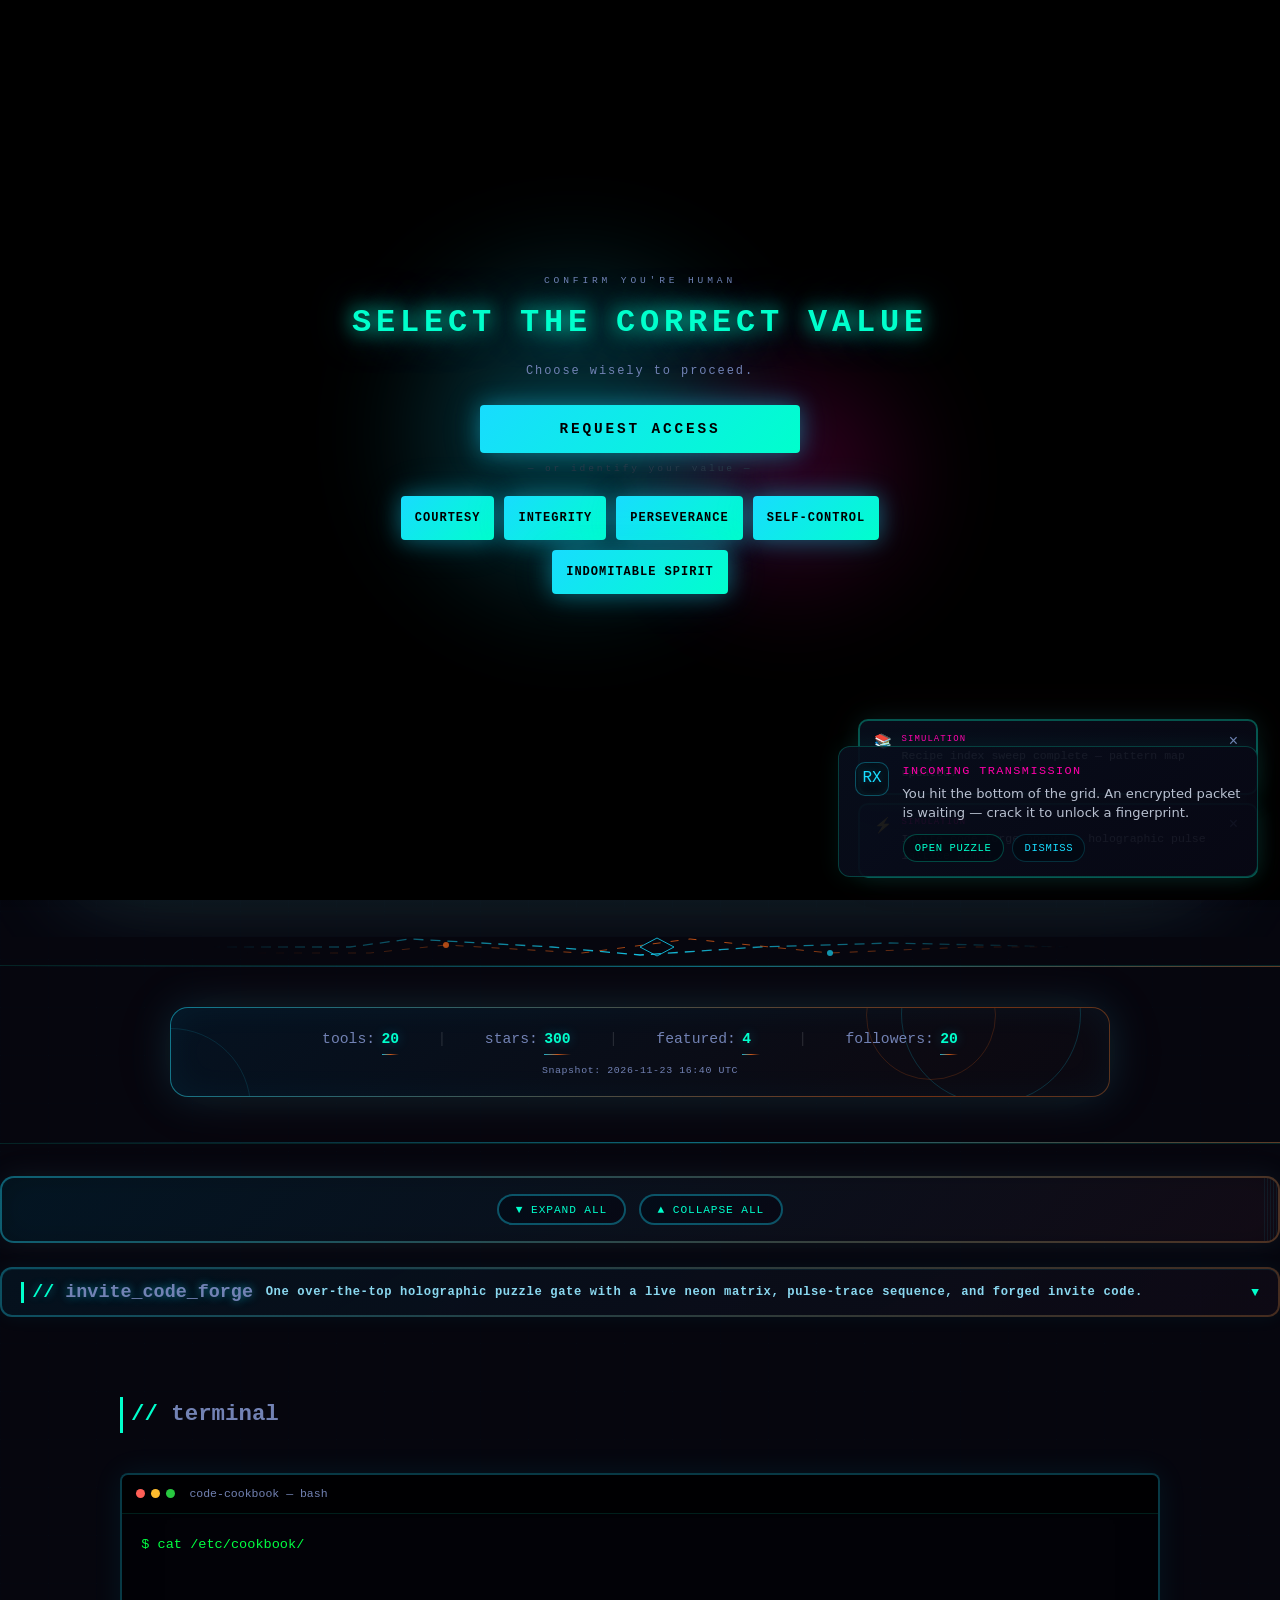
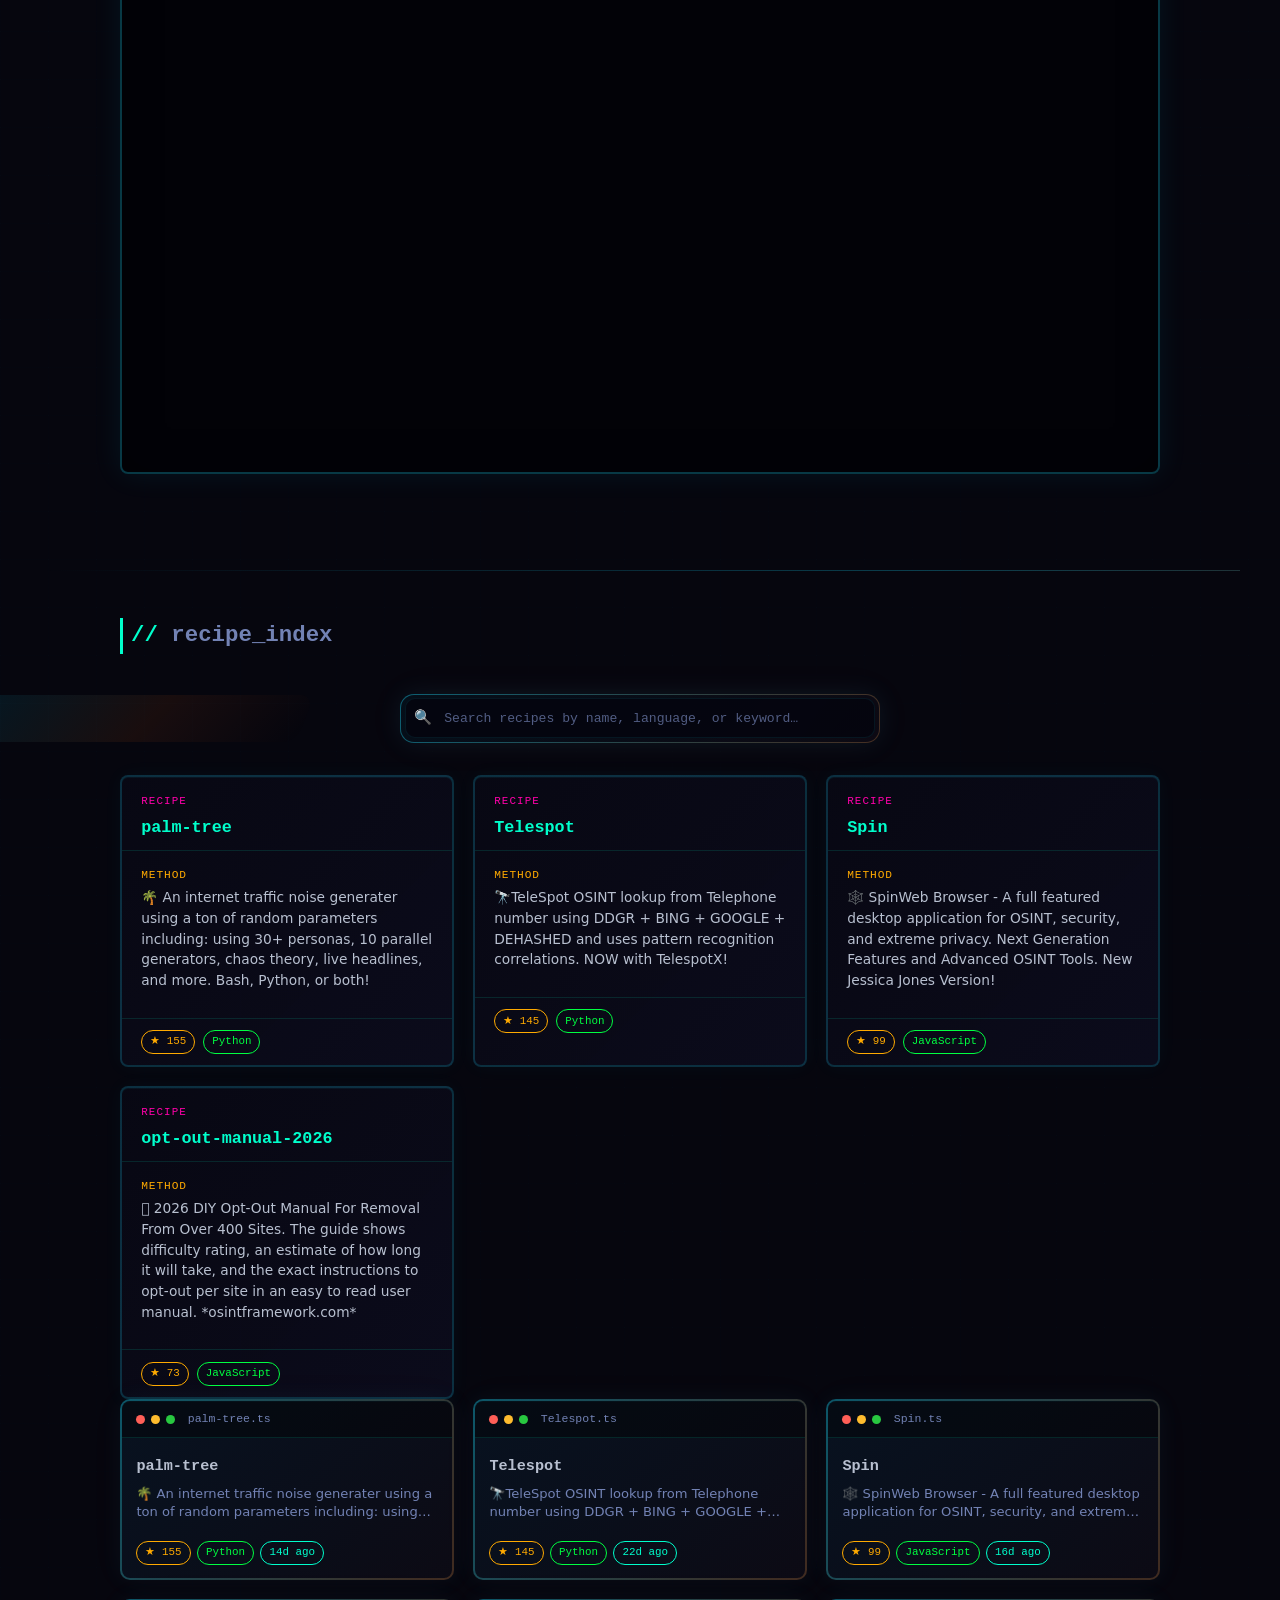
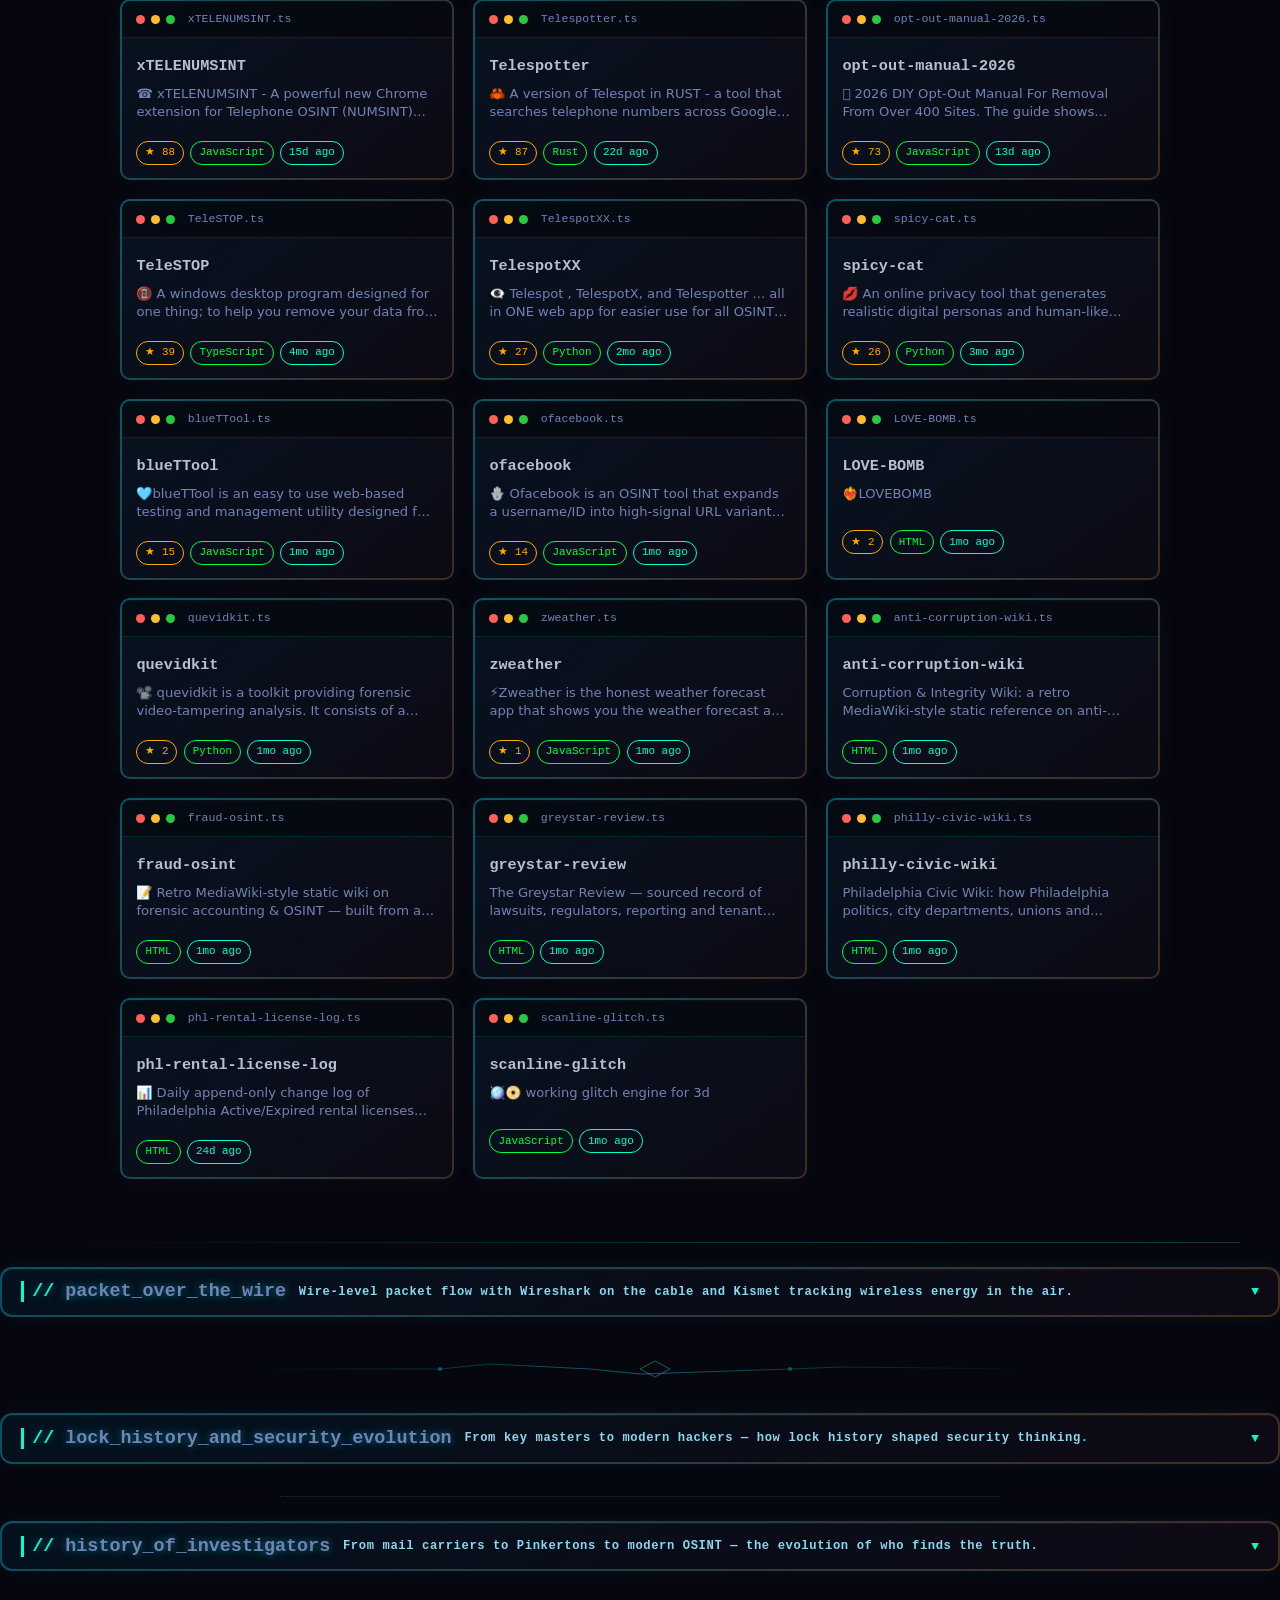
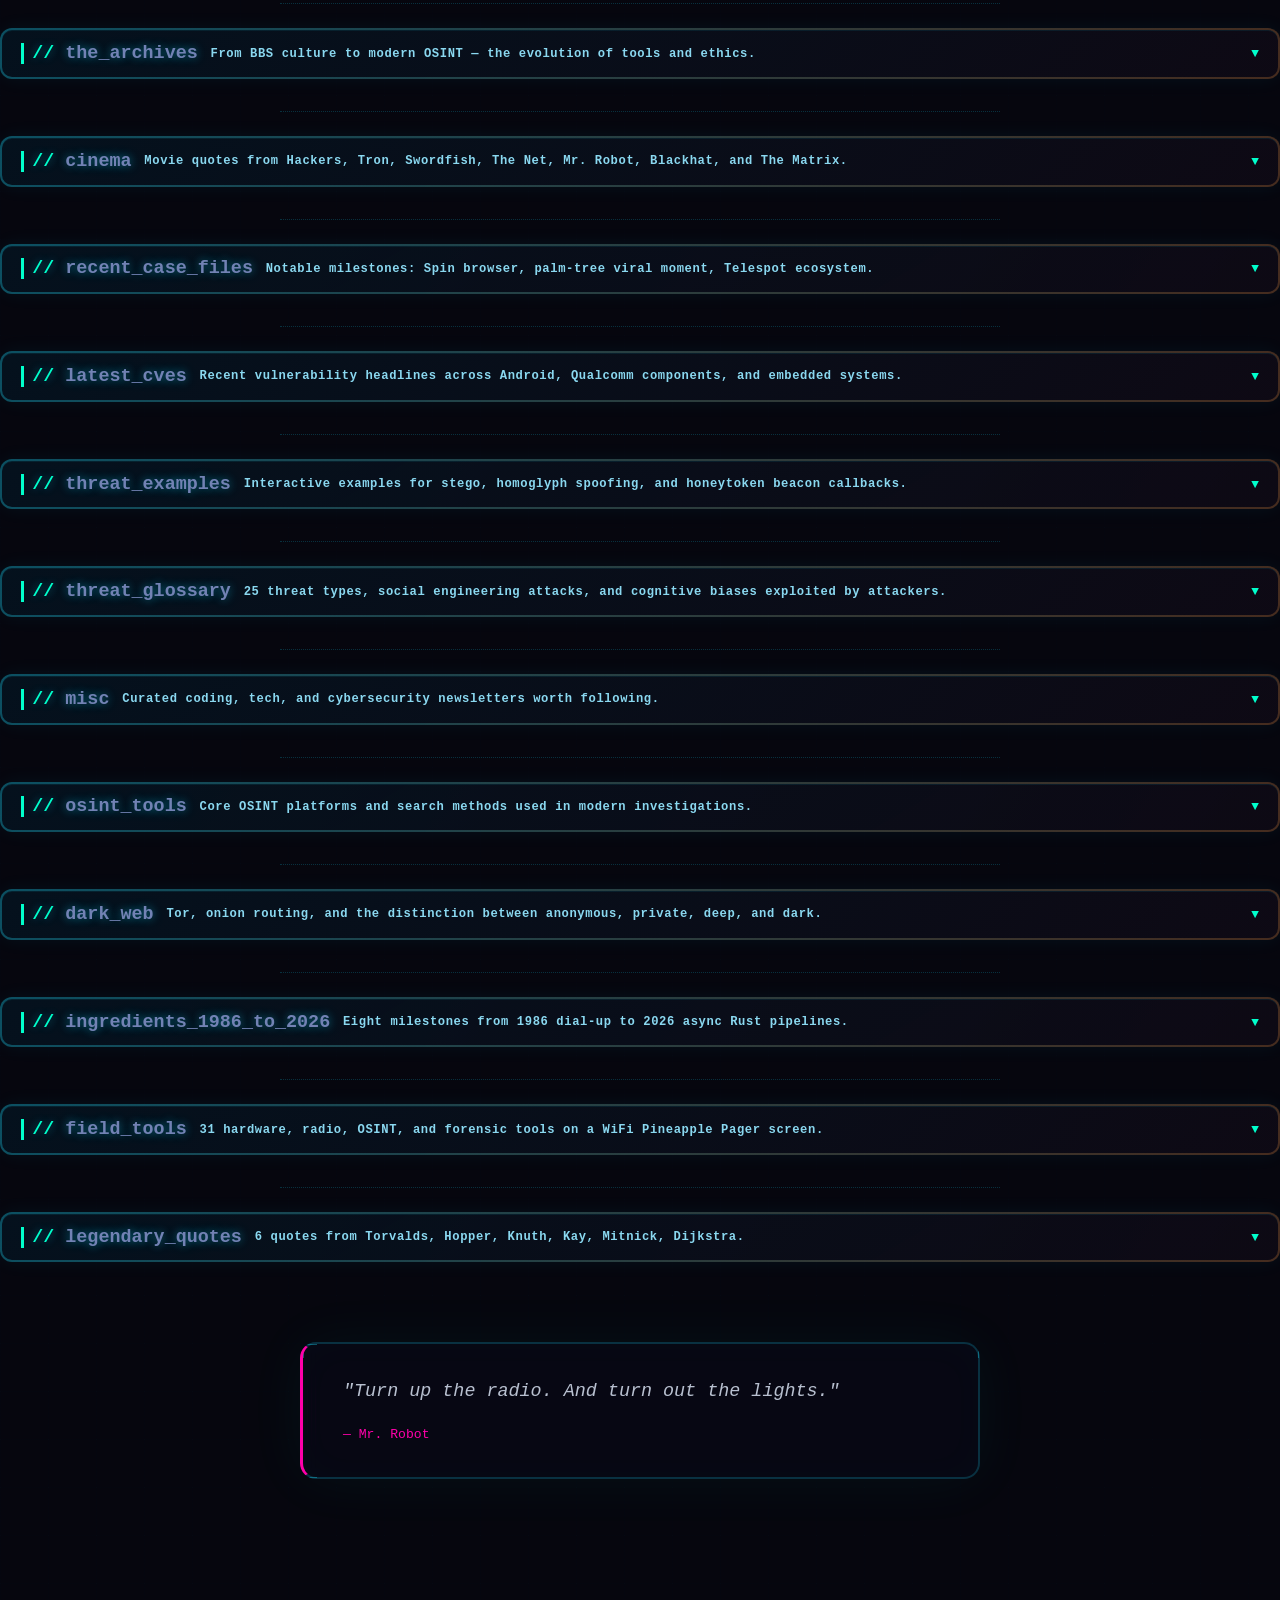
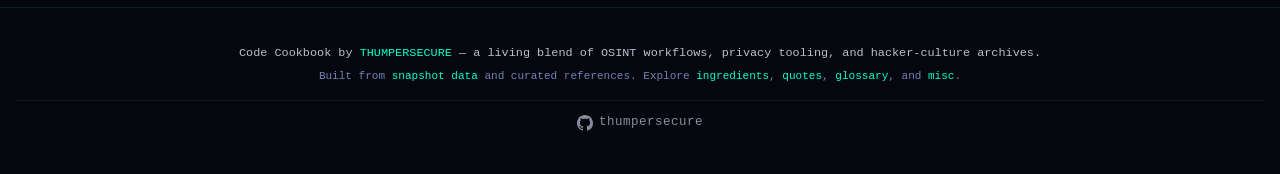
==== commit 754e9afb: "chore: update site snapshot [skip ci]" ====
--- a/docs/index.html
+++ b/docs/index.html
@@ -36,7 +36,7 @@
 </script>
 
 <script id="fallback-snapshot" type="application/json">
-{"last_updated_utc":"2026-11-22T18:57:53.740Z","stats":{"tools_count":20,"stars_total":773,"featured_count":4,"followers":95},"repos":[{"name":"palm-tree","description":"🌴 An internet traffic noise generater using a ton of random parameters including: using 30+ personas, 10 parallel generators, chaos theory, live headlines, and more. Bash, Python, or both!","topics":[],"stars":155,"last_updated":"2026-11-21T23:05:46Z","language":"Python","homepage":"https://thumpersecure.github.io/palm-tree/","html_url":"https://github.com/thumpersecure/palm-tree","featured":true},{"name":"Telespot","description":"🔭TeleSpot OSINT lookup from Telephone number using DDGR + BING + GOOGLE + DEHASHED and uses pattern recognition correlations. NOW with TelespotX!","topics":["2026","osint","osint-kali","osint-phonenumbers","osint-python","osint-reconnaissance","osint-tools","osinttool","phone-number","telephone-number"],"stars":145,"last_updated":"2026-11-13T18:14:37Z","language":"Python","homepage":null,"html_url":"https://github.com/thumpersecure/Telespot","featured":true},{"name":"Spin","description":"🕸️  SpinWeb Browser - A full featured desktop application for OSINT, security, and extreme privacy. Next Generation Features and Advanced OSINT Tools. New Jessica Jones Version!","topics":[],"stars":99,"last_updated":"2026-11-20T03:41:47Z","language":"JavaScript","homepage":"https://thumpersecure.github.io/Spin/","html_url":"https://github.com/thumpersecure/Spin","featured":true},{"name":"xTELENUMSINT","description":"☎️ xTELENUMSINT - A powerful new Chrome extension for Telephone OSINT (NUMSINT) that automates searches in Google using 10 different formats. It then generates an extensive report using pattern analysis with advanced options. No coding required.","topics":["osint-phonenumbers","osint-tool","phone-number","telephone-number"],"stars":88,"last_updated":"2026-11-20T17:28:23Z","language":"JavaScript","homepage":null,"html_url":"https://github.com/thumpersecure/xTELENUMSINT","featured":false},{"name":"Telespotter","description":"🦀 A version of Telespot in RUST - a tool that searches telephone numbers across Google, Bing, DuckDuckGo, and Dehashed for phone numbers and focuses on identifying names, locations, and usernames in the results. ","topics":["osint","osint-phonenumbers","osint-python","osint-tool","osint-tools"],"stars":87,"last_updated":"2026-11-14T00:47:39Z","language":"Rust","homepage":null,"html_url":"https://github.com/thumpersecure/Telespotter","featured":false},{"name":"opt-out-manual-2026","description":"🫆 2026 DIY Opt-Out Manual For Removal From Over 400 Sites. The guide shows difficulty rating, an estimate of how long it will take, and the exact instructions to opt-out per site in an easy to read user manual. *osintframework.com*","topics":["guide","opt-out"],"stars":73,"last_updated":"2026-11-16T19:46:14Z","language":null,"homepage":"https://thumpersecure.github.io/opt-out-manual-2026/","html_url":"https://github.com/thumpersecure/opt-out-manual-2026","featured":true},{"name":"TeleSTOP","description":"📵 A windows desktop program designed for one thing; to help you remove your data from 50+ people-search sites at the source. No cloud, no APIs, 100% local. Pairs with xTELENUMSINT for faster detection/reporting. Reduce spam calls. Lower your risk for identity theft. Take back control. NO coding required. 100% free.","topics":[],"stars":39,"last_updated":"2026-07-16T02:46:18Z","language":"TypeScript","homepage":null,"html_url":"https://github.com/thumpersecure/TeleSTOP","featured":false},{"name":"TelespotXX","description":"👁️‍🗨️ Telespot , TelespotX, and Telespotter ... all in ONE web app for easier use for all OSINT Specialists.","topics":["osint","osint-2026","osint-phonenumbers","osint-tool","phone-numbers"],"stars":27,"last_updated":"2026-09-30T01:49:56Z","language":"Python","homepage":null,"html_url":"https://github.com/thumpersecure/TelespotXX","featured":false},{"name":"spicy-cat","description":"💋 An online privacy tool that generates realistic digital personas and human-like behavioral noise to disrupt profiling, correlation, and attribution. For best results use TOR and Firefox. Coded in Python.","topics":[],"stars":26,"last_updated":"2026-09-02T00:09:29Z","language":"Python","homepage":null,"html_url":"https://github.com/thumpersecure/spicy-cat","featured":false},{"name":"blueTTool","description":"🩵blueTTool is an easy to use web-based testing and management utility designed for Bluetooth Low Energy (BLE) devices. It is used with the Bluefy browser on iOS devices to bypass Apple's native Web Bluetooth restrictions.","topics":["2026","app","ble","bluetooth","bluetooth-low-energy","educational-project","ios","iphone","iphone-app","open-source","research-tool","security-tools","web","webapp","wireless"],"stars":15,"last_updated":"2026-10-18T04:41:22Z","language":"JavaScript","homepage":"https://thumpersecure.github.io/blueTTool/","html_url":"https://github.com/thumpersecure/blueTTool","featured":false},{"name":"ofacebook","description":"🪬 Ofacebook is an OSINT tool that expands a username/ID into high-signal URL variants using prefixes, with workflows, search goals, and an in-app assistant for investigative information gathering.","topics":["osint-facebook","osint-tool"],"stars":14,"last_updated":"2026-11-01T05:59:16Z","language":"JavaScript","homepage":"https://thumpersecure.github.io/ofacebook/","html_url":"https://github.com/thumpersecure/ofacebook","featured":false},{"name":"LOVE-BOMB","description":"❤️‍🔥LOVEBOMB","topics":[],"stars":2,"last_updated":"2026-11-01T05:57:31Z","language":"HTML","homepage":"https://thumpersecure.github.io/LOVE-BOMB/","html_url":"https://github.com/thumpersecure/LOVE-BOMB","featured":false},{"name":"quevidkit","description":"📽️ quevidkit is a toolkit providing forensic video‑tampering analysis. It consists of a Python CLI/REST backend and a simple web front‑end that runs in the browser or connects to a FastAPI server.","topics":[],"stars":2,"last_updated":"2026-11-01T06:01:13Z","language":"Python","homepage":"https://quevidkit.com/","html_url":"https://github.com/thumpersecure/quevidkit","featured":false},{"name":"zweather","description":"⚡️Zweather is the honest weather forecast app that shows you the weather forecast and what prior forecasts have changed. ","topics":["weather","weather-app","weather-forecast"],"stars":1,"last_updated":"2026-11-01T06:02:17Z","language":"JavaScript","homepage":"https://thumpersecure.github.io/zweather/","html_url":"https://github.com/thumpersecure/zweather","featured":false},{"name":"anti-corruption-wiki","description":"Corruption & Integrity Wiki: a retro MediaWiki-style static reference on anti-corruption frameworks, investigation, detection, technology, and measurement","topics":[],"stars":0,"last_updated":"2026-11-01T05:56:47Z","language":"HTML","homepage":"https://thumpersecure.github.io/anti-corruption-wiki/","html_url":"https://github.com/thumpersecure/anti-corruption-wiki","featured":false},{"name":"fraud-osint","description":"📝 Retro MediaWiki-style static wiki on forensic accounting & OSINT — built from a 7-source review + verified 2024-2026 research.","topics":[],"stars":0,"last_updated":"2026-11-01T05:57:12Z","language":"HTML","homepage":"https://thumpersecure.github.io/fraud-osint/","html_url":"https://github.com/thumpersecure/fraud-osint","featured":false},{"name":"greystar-review","description":"The Greystar Review — sourced record of lawsuits, regulators, reporting and tenant letters on Greystar and Bob Faith","topics":[],"stars":0,"last_updated":"2026-11-03T11:17:25Z","language":"HTML","homepage":"https://thumpersecure.github.io/greystar-review/","html_url":"https://github.com/thumpersecure/greystar-review","featured":false},{"name":"philly-civic-wiki","description":"Philadelphia Civic Wiki: how Philadelphia politics, city departments, unions and institutions work","topics":[],"stars":0,"last_updated":"2026-11-01T06:02:11Z","language":"HTML","homepage":"https://thumpersecure.github.io/philly-civic-wiki/","html_url":"https://github.com/thumpersecure/philly-civic-wiki","featured":false},{"name":"phl-rental-license-log","description":"📊 Daily append-only change log of Philadelphia Active/Expired rental licenses (public open data from phl.carto.com). Proof-of-concept history tracker.","topics":[],"stars":0,"last_updated":"2026-11-11T17:08:56Z","language":"HTML","homepage":"https://thumpersecure.github.io/phl-rental-license-log/","html_url":"https://github.com/thumpersecure/phl-rental-license-log","featured":false},{"name":"scanline-glitch","description":"🪩📀 working glitch engine for 3d","topics":[],"stars":0,"last_updated":"2026-11-01T06:00:24Z","language":"JavaScript","homepage":"https://thumpersecure.github.io/scanline-glitch/","html_url":"https://github.com/thumpersecure/scanline-glitch","featured":false}]}
+{"last_updated_utc":"2026-11-23T16:40:30.716Z","stats":{"tools_count":20,"stars_total":773,"featured_count":4,"followers":95},"repos":[{"name":"palm-tree","description":"🌴 An internet traffic noise generater using a ton of random parameters including: using 30+ personas, 10 parallel generators, chaos theory, live headlines, and more. Bash, Python, or both!","topics":[],"stars":155,"last_updated":"2026-11-21T23:05:46Z","language":"Python","homepage":"https://thumpersecure.github.io/palm-tree/","html_url":"https://github.com/thumpersecure/palm-tree","featured":true},{"name":"Telespot","description":"🔭TeleSpot OSINT lookup from Telephone number using DDGR + BING + GOOGLE + DEHASHED and uses pattern recognition correlations. NOW with TelespotX!","topics":["2026","osint","osint-kali","osint-phonenumbers","osint-python","osint-reconnaissance","osint-tools","osinttool","phone-number","telephone-number"],"stars":145,"last_updated":"2026-11-13T18:14:37Z","language":"Python","homepage":null,"html_url":"https://github.com/thumpersecure/Telespot","featured":true},{"name":"Spin","description":"🕸️  SpinWeb Browser - A full featured desktop application for OSINT, security, and extreme privacy. Next Generation Features and Advanced OSINT Tools. New Jessica Jones Version!","topics":[],"stars":99,"last_updated":"2026-11-20T03:41:47Z","language":"JavaScript","homepage":"https://thumpersecure.github.io/Spin/","html_url":"https://github.com/thumpersecure/Spin","featured":true},{"name":"xTELENUMSINT","description":"☎️ xTELENUMSINT - A powerful new Chrome extension for Telephone OSINT (NUMSINT) that automates searches in Google using 10 different formats. It then generates an extensive report using pattern analysis with advanced options. No coding required.","topics":["osint-phonenumbers","osint-tool","phone-number","telephone-number"],"stars":88,"last_updated":"2026-11-20T17:28:23Z","language":"JavaScript","homepage":null,"html_url":"https://github.com/thumpersecure/xTELENUMSINT","featured":false},{"name":"Telespotter","description":"🦀 A version of Telespot in RUST - a tool that searches telephone numbers across Google, Bing, DuckDuckGo, and Dehashed for phone numbers and focuses on identifying names, locations, and usernames in the results. ","topics":["osint","osint-phonenumbers","osint-python","osint-tool","osint-tools"],"stars":87,"last_updated":"2026-11-14T00:47:39Z","language":"Rust","homepage":null,"html_url":"https://github.com/thumpersecure/Telespotter","featured":false},{"name":"opt-out-manual-2026","description":"🫆 2026 DIY Opt-Out Manual For Removal From Over 400 Sites. The guide shows difficulty rating, an estimate of how long it will take, and the exact instructions to opt-out per site in an easy to read user manual. *osintframework.com*","topics":["guide","opt-out"],"stars":73,"last_updated":"2026-11-22T19:10:31Z","language":"JavaScript","homepage":"https://thumpersecure.github.io/opt-out-manual-2026/","html_url":"https://github.com/thumpersecure/opt-out-manual-2026","featured":true},{"name":"TeleSTOP","description":"📵 A windows desktop program designed for one thing; to help you remove your data from 50+ people-search sites at the source. No cloud, no APIs, 100% local. Pairs with xTELENUMSINT for faster detection/reporting. Reduce spam calls. Lower your risk for identity theft. Take back control. NO coding required. 100% free.","topics":[],"stars":39,"last_updated":"2026-07-16T02:46:18Z","language":"TypeScript","homepage":null,"html_url":"https://github.com/thumpersecure/TeleSTOP","featured":false},{"name":"TelespotXX","description":"👁️‍🗨️ Telespot , TelespotX, and Telespotter ... all in ONE web app for easier use for all OSINT Specialists.","topics":["osint","osint-2026","osint-phonenumbers","osint-tool","phone-numbers"],"stars":27,"last_updated":"2026-09-30T01:49:56Z","language":"Python","homepage":null,"html_url":"https://github.com/thumpersecure/TelespotXX","featured":false},{"name":"spicy-cat","description":"💋 An online privacy tool that generates realistic digital personas and human-like behavioral noise to disrupt profiling, correlation, and attribution. For best results use TOR and Firefox. Coded in Python.","topics":[],"stars":26,"last_updated":"2026-09-02T00:09:29Z","language":"Python","homepage":null,"html_url":"https://github.com/thumpersecure/spicy-cat","featured":false},{"name":"blueTTool","description":"🩵blueTTool is an easy to use web-based testing and management utility designed for Bluetooth Low Energy (BLE) devices. It is used with the Bluefy browser on iOS devices to bypass Apple's native Web Bluetooth restrictions.","topics":["2026","app","ble","bluetooth","bluetooth-low-energy","educational-project","ios","iphone","iphone-app","open-source","research-tool","security-tools","web","webapp","wireless"],"stars":15,"last_updated":"2026-10-18T04:41:22Z","language":"JavaScript","homepage":"https://thumpersecure.github.io/blueTTool/","html_url":"https://github.com/thumpersecure/blueTTool","featured":false},{"name":"ofacebook","description":"🪬 Ofacebook is an OSINT tool that expands a username/ID into high-signal URL variants using prefixes, with workflows, search goals, and an in-app assistant for investigative information gathering.","topics":["osint-facebook","osint-tool"],"stars":14,"last_updated":"2026-11-01T05:59:16Z","language":"JavaScript","homepage":"https://thumpersecure.github.io/ofacebook/","html_url":"https://github.com/thumpersecure/ofacebook","featured":false},{"name":"LOVE-BOMB","description":"❤️‍🔥LOVEBOMB","topics":[],"stars":2,"last_updated":"2026-11-01T05:57:31Z","language":"HTML","homepage":"https://thumpersecure.github.io/LOVE-BOMB/","html_url":"https://github.com/thumpersecure/LOVE-BOMB","featured":false},{"name":"quevidkit","description":"📽️ quevidkit is a toolkit providing forensic video‑tampering analysis. It consists of a Python CLI/REST backend and a simple web front‑end that runs in the browser or connects to a FastAPI server.","topics":[],"stars":2,"last_updated":"2026-11-01T06:01:13Z","language":"Python","homepage":"https://quevidkit.com/","html_url":"https://github.com/thumpersecure/quevidkit","featured":false},{"name":"zweather","description":"⚡️Zweather is the honest weather forecast app that shows you the weather forecast and what prior forecasts have changed. ","topics":["weather","weather-app","weather-forecast"],"stars":1,"last_updated":"2026-11-01T06:02:17Z","language":"JavaScript","homepage":"https://thumpersecure.github.io/zweather/","html_url":"https://github.com/thumpersecure/zweather","featured":false},{"name":"anti-corruption-wiki","description":"Corruption & Integrity Wiki: a retro MediaWiki-style static reference on anti-corruption frameworks, investigation, detection, technology, and measurement","topics":[],"stars":0,"last_updated":"2026-11-01T05:56:47Z","language":"HTML","homepage":"https://thumpersecure.github.io/anti-corruption-wiki/","html_url":"https://github.com/thumpersecure/anti-corruption-wiki","featured":false},{"name":"fraud-osint","description":"📝 Retro MediaWiki-style static wiki on forensic accounting & OSINT — built from a 7-source review + verified 2024-2026 research.","topics":[],"stars":0,"last_updated":"2026-11-01T05:57:12Z","language":"HTML","homepage":"https://thumpersecure.github.io/fraud-osint/","html_url":"https://github.com/thumpersecure/fraud-osint","featured":false},{"name":"greystar-review","description":"The Greystar Review — sourced record of lawsuits, regulators, reporting and tenant letters on Greystar and Bob Faith","topics":[],"stars":0,"last_updated":"2026-11-03T11:17:25Z","language":"HTML","homepage":"https://thumpersecure.github.io/greystar-review/","html_url":"https://github.com/thumpersecure/greystar-review","featured":false},{"name":"philly-civic-wiki","description":"Philadelphia Civic Wiki: how Philadelphia politics, city departments, unions and institutions work","topics":[],"stars":0,"last_updated":"2026-11-01T06:02:11Z","language":"HTML","homepage":"https://thumpersecure.github.io/philly-civic-wiki/","html_url":"https://github.com/thumpersecure/philly-civic-wiki","featured":false},{"name":"phl-rental-license-log","description":"📊 Daily append-only change log of Philadelphia Active/Expired rental licenses (public open data from phl.carto.com). Proof-of-concept history tracker.","topics":[],"stars":0,"last_updated":"2026-11-11T17:08:56Z","language":"HTML","homepage":"https://thumpersecure.github.io/phl-rental-license-log/","html_url":"https://github.com/thumpersecure/phl-rental-license-log","featured":false},{"name":"scanline-glitch","description":"🪩📀 working glitch engine for 3d","topics":[],"stars":0,"last_updated":"2026-11-01T06:00:24Z","language":"JavaScript","homepage":"https://thumpersecure.github.io/scanline-glitch/","html_url":"https://github.com/thumpersecure/scanline-glitch","featured":false}]}
 </script>
 
 <link rel="stylesheet" href="css/styles.css?v=20260611a">
@@ -881,7 +881,7 @@
   Spin                  JavaScript 99
   xTELENUMSINT          JavaScript 88
   Telespotter           Rust       87
-  opt-out-manual-2026   N/A        73
+  opt-out-manual-2026   JavaScript 73
   TeleSTOP              TypeScript 39
   TelespotXX            Python     27
   spicy-cat             Python     26
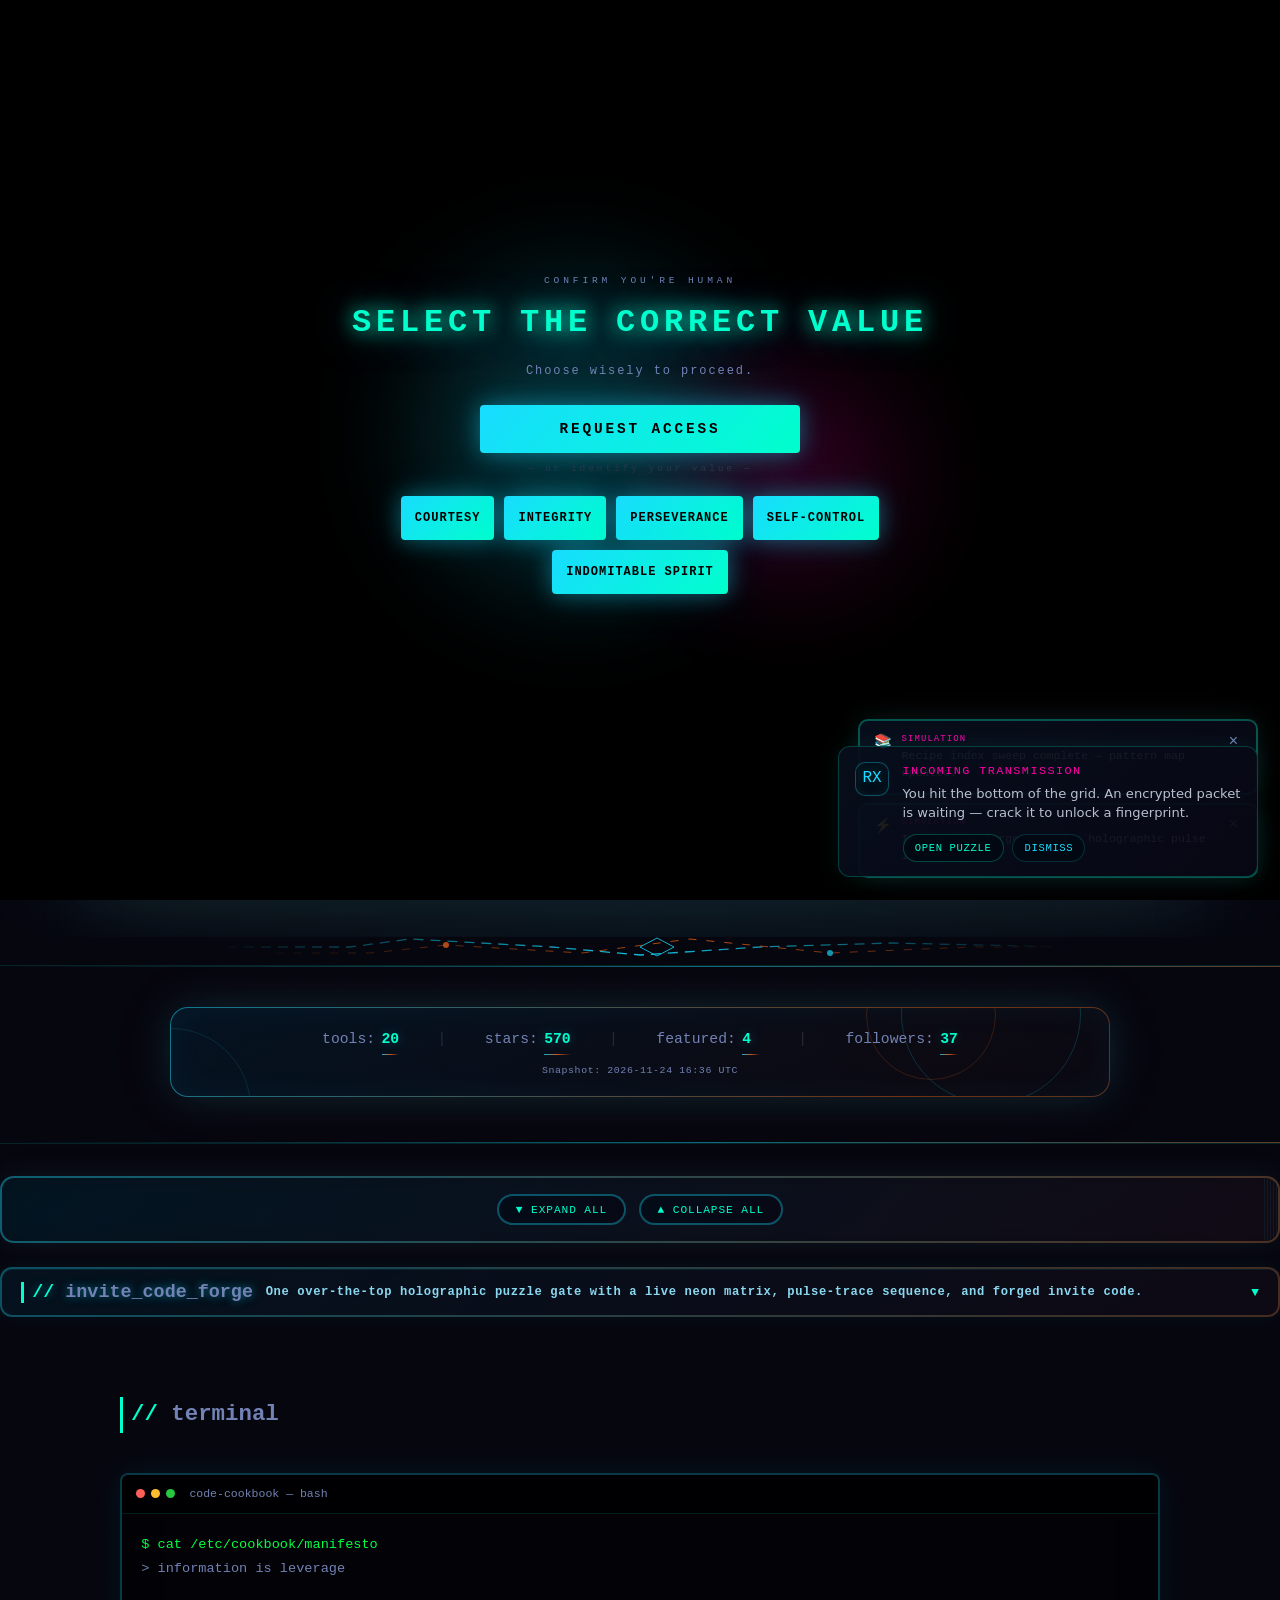
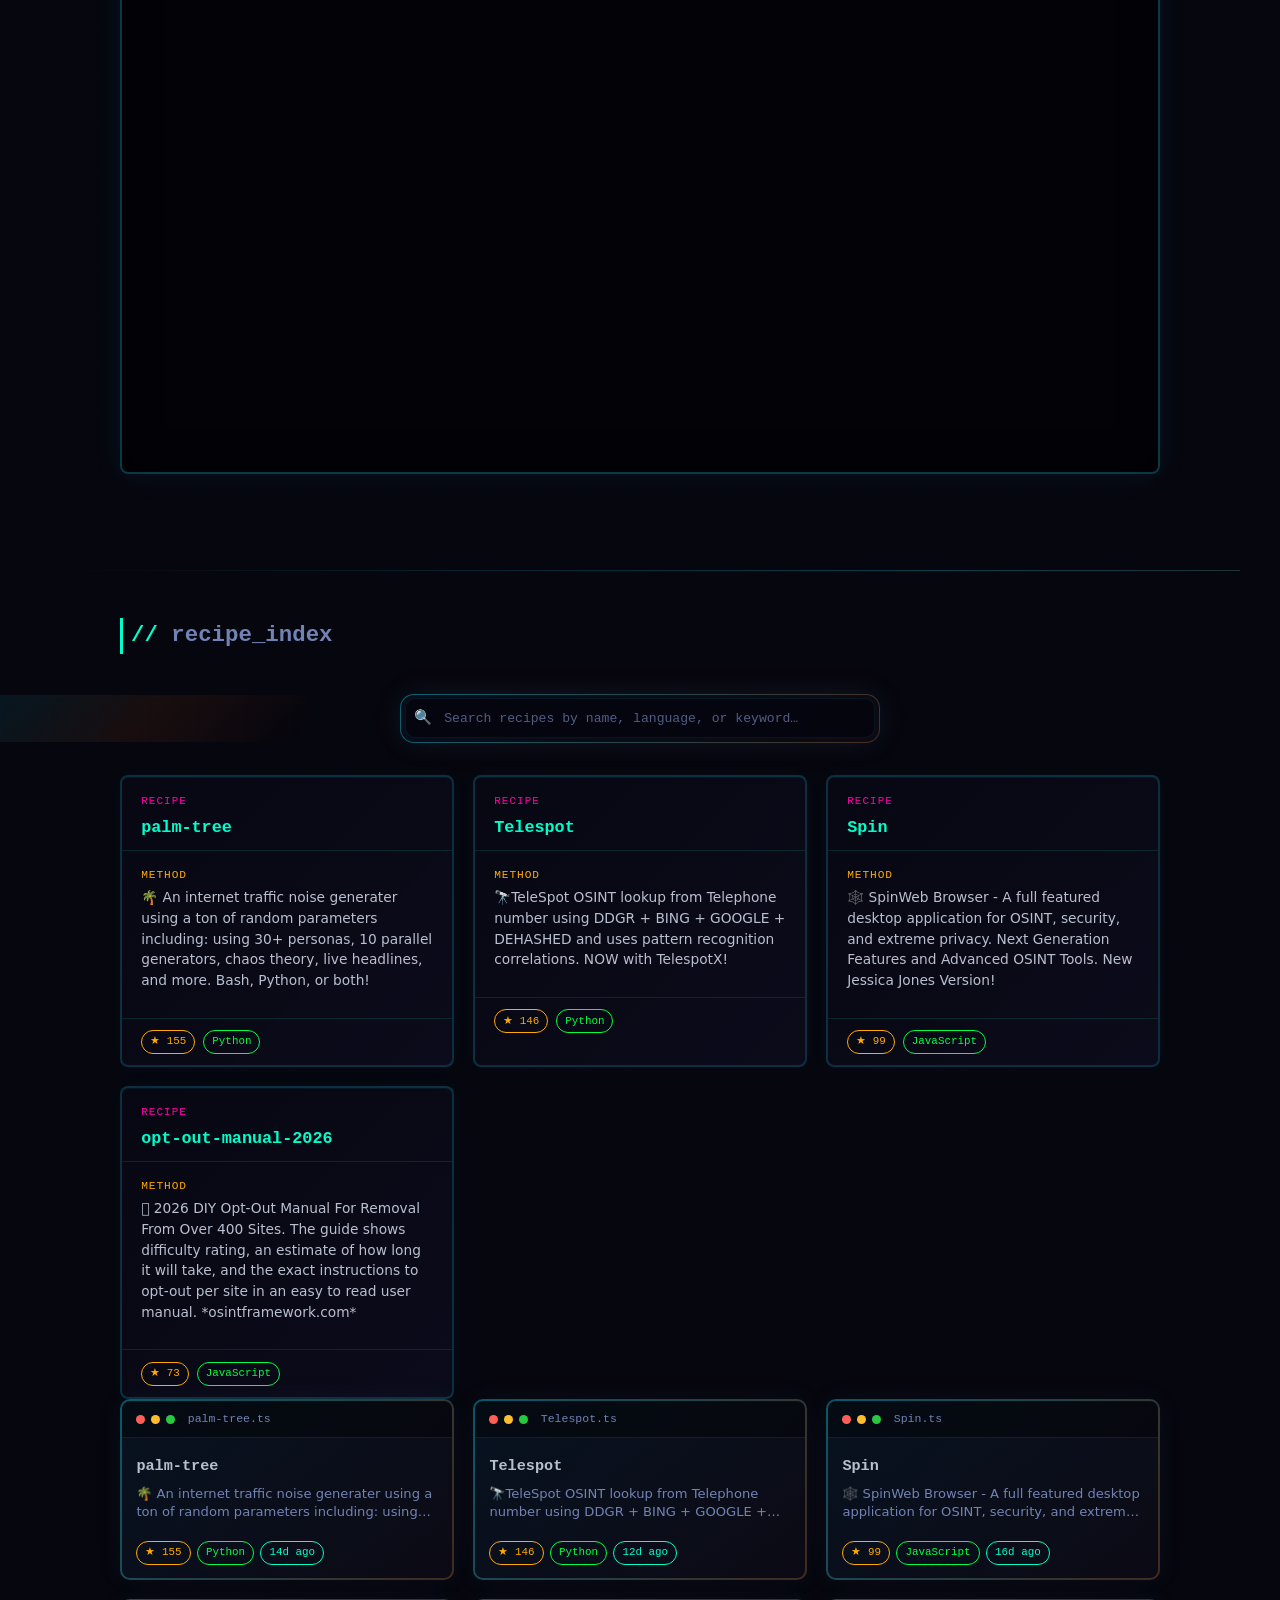
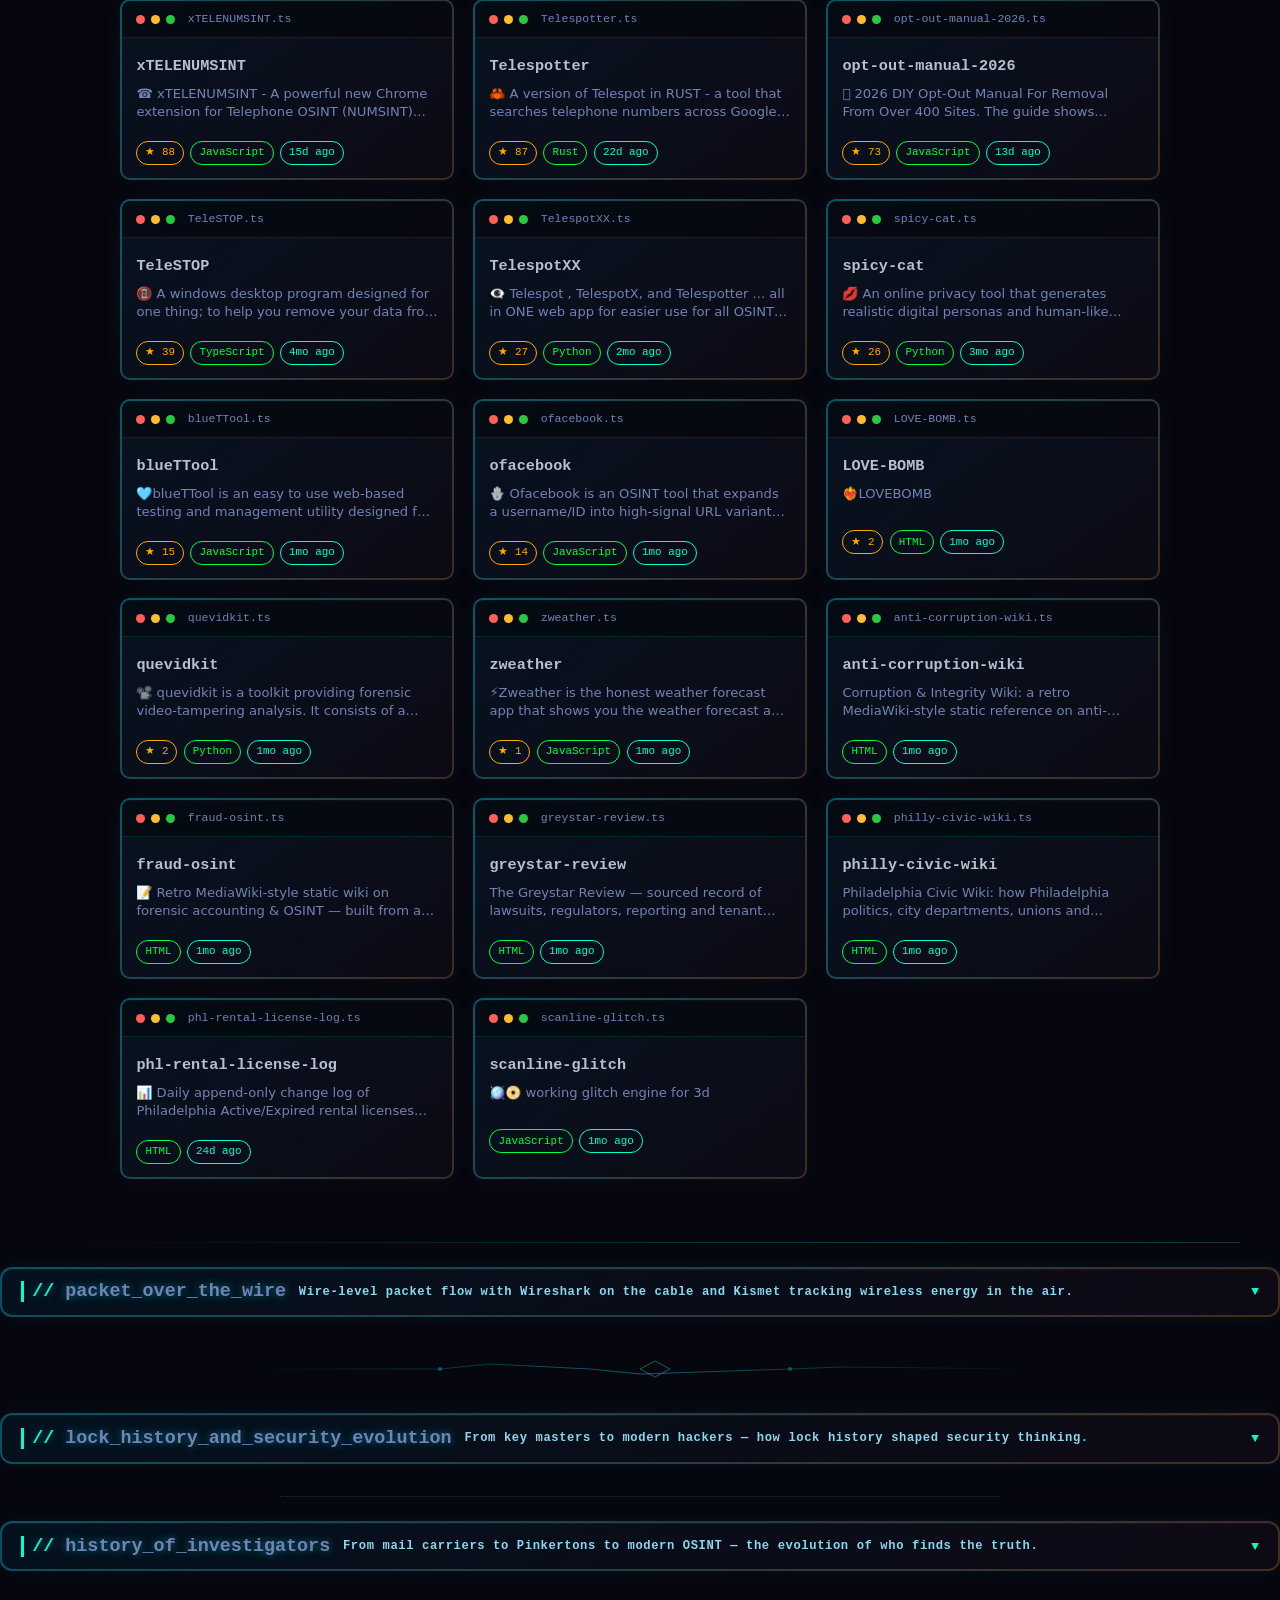
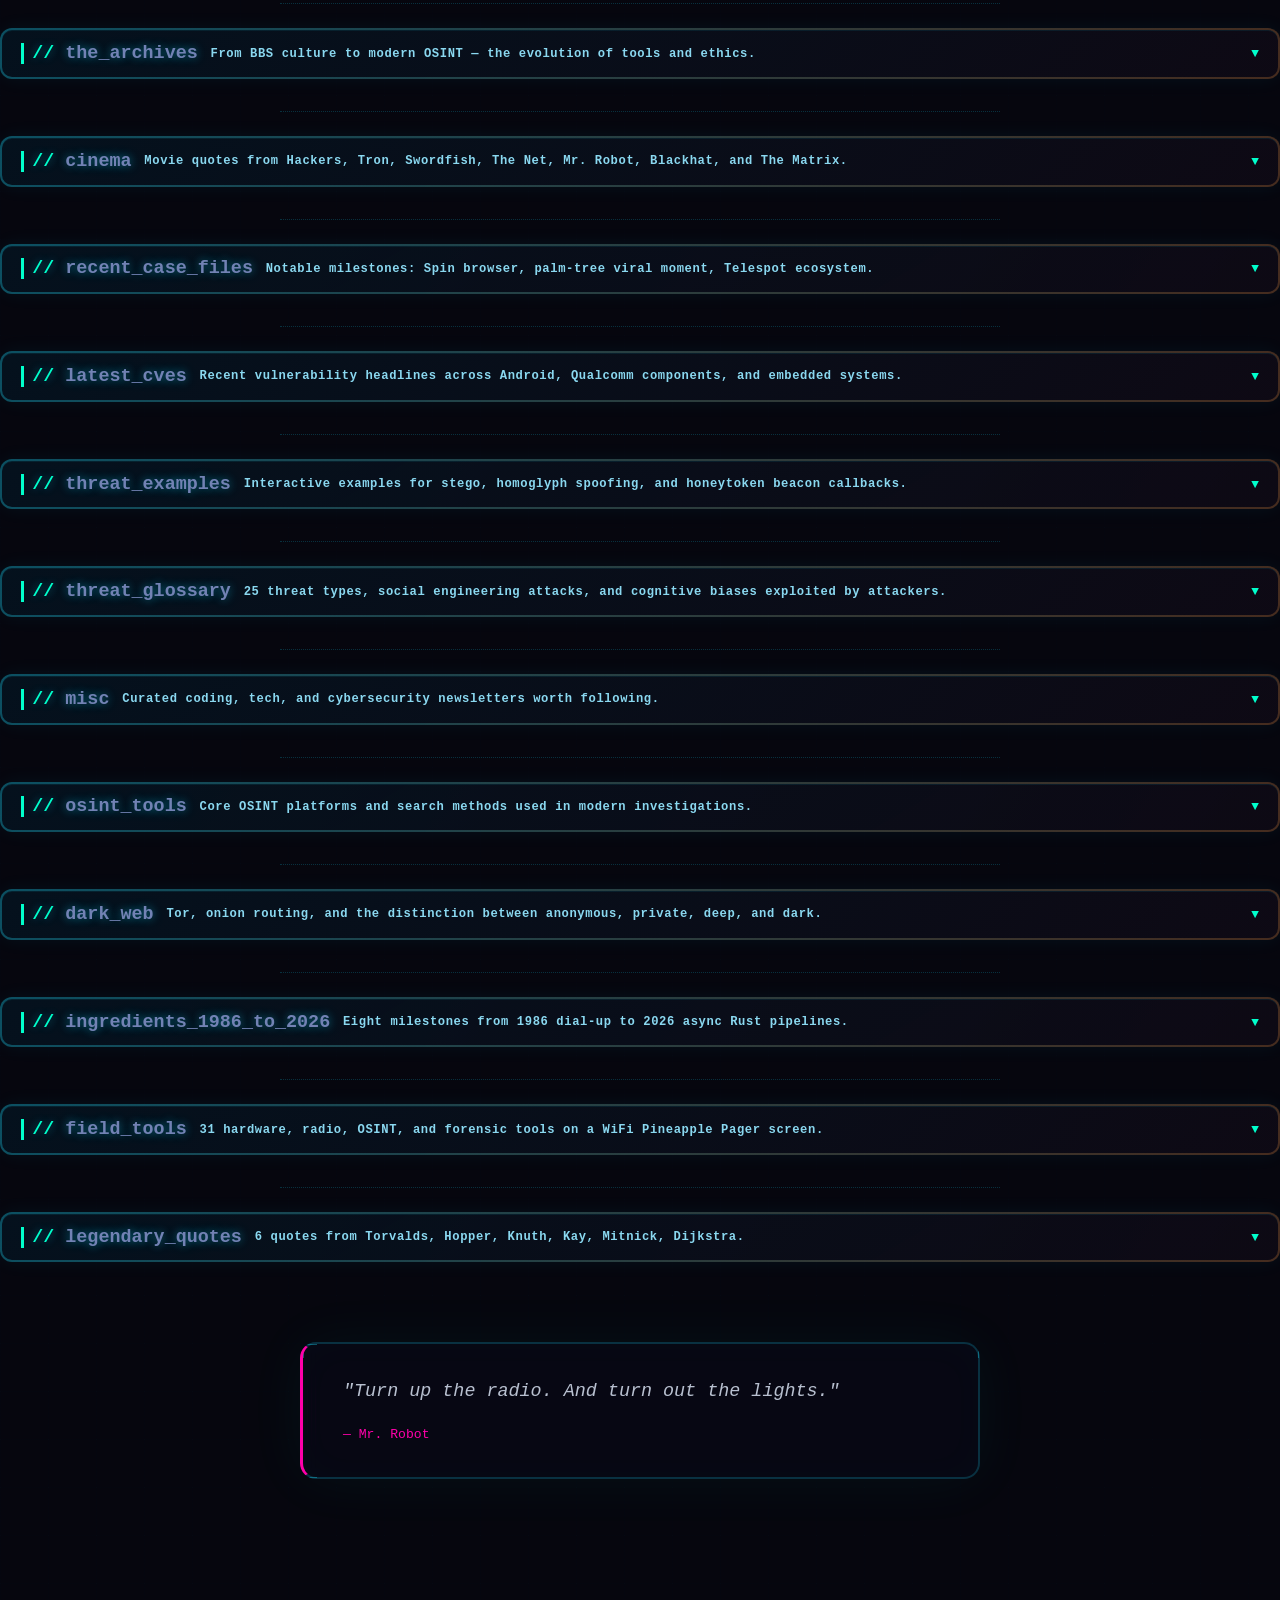
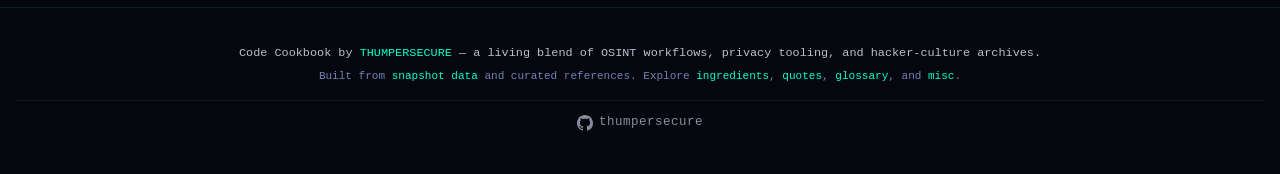
==== commit 438264b8: "chore: update site snapshot [skip ci]" ====
--- a/docs/index.html
+++ b/docs/index.html
@@ -36,7 +36,7 @@
 </script>
 
 <script id="fallback-snapshot" type="application/json">
-{"last_updated_utc":"2026-11-23T16:40:30.716Z","stats":{"tools_count":20,"stars_total":773,"featured_count":4,"followers":95},"repos":[{"name":"palm-tree","description":"🌴 An internet traffic noise generater using a ton of random parameters including: using 30+ personas, 10 parallel generators, chaos theory, live headlines, and more. Bash, Python, or both!","topics":[],"stars":155,"last_updated":"2026-11-21T23:05:46Z","language":"Python","homepage":"https://thumpersecure.github.io/palm-tree/","html_url":"https://github.com/thumpersecure/palm-tree","featured":true},{"name":"Telespot","description":"🔭TeleSpot OSINT lookup from Telephone number using DDGR + BING + GOOGLE + DEHASHED and uses pattern recognition correlations. NOW with TelespotX!","topics":["2026","osint","osint-kali","osint-phonenumbers","osint-python","osint-reconnaissance","osint-tools","osinttool","phone-number","telephone-number"],"stars":145,"last_updated":"2026-11-13T18:14:37Z","language":"Python","homepage":null,"html_url":"https://github.com/thumpersecure/Telespot","featured":true},{"name":"Spin","description":"🕸️  SpinWeb Browser - A full featured desktop application for OSINT, security, and extreme privacy. Next Generation Features and Advanced OSINT Tools. New Jessica Jones Version!","topics":[],"stars":99,"last_updated":"2026-11-20T03:41:47Z","language":"JavaScript","homepage":"https://thumpersecure.github.io/Spin/","html_url":"https://github.com/thumpersecure/Spin","featured":true},{"name":"xTELENUMSINT","description":"☎️ xTELENUMSINT - A powerful new Chrome extension for Telephone OSINT (NUMSINT) that automates searches in Google using 10 different formats. It then generates an extensive report using pattern analysis with advanced options. No coding required.","topics":["osint-phonenumbers","osint-tool","phone-number","telephone-number"],"stars":88,"last_updated":"2026-11-20T17:28:23Z","language":"JavaScript","homepage":null,"html_url":"https://github.com/thumpersecure/xTELENUMSINT","featured":false},{"name":"Telespotter","description":"🦀 A version of Telespot in RUST - a tool that searches telephone numbers across Google, Bing, DuckDuckGo, and Dehashed for phone numbers and focuses on identifying names, locations, and usernames in the results. ","topics":["osint","osint-phonenumbers","osint-python","osint-tool","osint-tools"],"stars":87,"last_updated":"2026-11-14T00:47:39Z","language":"Rust","homepage":null,"html_url":"https://github.com/thumpersecure/Telespotter","featured":false},{"name":"opt-out-manual-2026","description":"🫆 2026 DIY Opt-Out Manual For Removal From Over 400 Sites. The guide shows difficulty rating, an estimate of how long it will take, and the exact instructions to opt-out per site in an easy to read user manual. *osintframework.com*","topics":["guide","opt-out"],"stars":73,"last_updated":"2026-11-22T19:10:31Z","language":"JavaScript","homepage":"https://thumpersecure.github.io/opt-out-manual-2026/","html_url":"https://github.com/thumpersecure/opt-out-manual-2026","featured":true},{"name":"TeleSTOP","description":"📵 A windows desktop program designed for one thing; to help you remove your data from 50+ people-search sites at the source. No cloud, no APIs, 100% local. Pairs with xTELENUMSINT for faster detection/reporting. Reduce spam calls. Lower your risk for identity theft. Take back control. NO coding required. 100% free.","topics":[],"stars":39,"last_updated":"2026-07-16T02:46:18Z","language":"TypeScript","homepage":null,"html_url":"https://github.com/thumpersecure/TeleSTOP","featured":false},{"name":"TelespotXX","description":"👁️‍🗨️ Telespot , TelespotX, and Telespotter ... all in ONE web app for easier use for all OSINT Specialists.","topics":["osint","osint-2026","osint-phonenumbers","osint-tool","phone-numbers"],"stars":27,"last_updated":"2026-09-30T01:49:56Z","language":"Python","homepage":null,"html_url":"https://github.com/thumpersecure/TelespotXX","featured":false},{"name":"spicy-cat","description":"💋 An online privacy tool that generates realistic digital personas and human-like behavioral noise to disrupt profiling, correlation, and attribution. For best results use TOR and Firefox. Coded in Python.","topics":[],"stars":26,"last_updated":"2026-09-02T00:09:29Z","language":"Python","homepage":null,"html_url":"https://github.com/thumpersecure/spicy-cat","featured":false},{"name":"blueTTool","description":"🩵blueTTool is an easy to use web-based testing and management utility designed for Bluetooth Low Energy (BLE) devices. It is used with the Bluefy browser on iOS devices to bypass Apple's native Web Bluetooth restrictions.","topics":["2026","app","ble","bluetooth","bluetooth-low-energy","educational-project","ios","iphone","iphone-app","open-source","research-tool","security-tools","web","webapp","wireless"],"stars":15,"last_updated":"2026-10-18T04:41:22Z","language":"JavaScript","homepage":"https://thumpersecure.github.io/blueTTool/","html_url":"https://github.com/thumpersecure/blueTTool","featured":false},{"name":"ofacebook","description":"🪬 Ofacebook is an OSINT tool that expands a username/ID into high-signal URL variants using prefixes, with workflows, search goals, and an in-app assistant for investigative information gathering.","topics":["osint-facebook","osint-tool"],"stars":14,"last_updated":"2026-11-01T05:59:16Z","language":"JavaScript","homepage":"https://thumpersecure.github.io/ofacebook/","html_url":"https://github.com/thumpersecure/ofacebook","featured":false},{"name":"LOVE-BOMB","description":"❤️‍🔥LOVEBOMB","topics":[],"stars":2,"last_updated":"2026-11-01T05:57:31Z","language":"HTML","homepage":"https://thumpersecure.github.io/LOVE-BOMB/","html_url":"https://github.com/thumpersecure/LOVE-BOMB","featured":false},{"name":"quevidkit","description":"📽️ quevidkit is a toolkit providing forensic video‑tampering analysis. It consists of a Python CLI/REST backend and a simple web front‑end that runs in the browser or connects to a FastAPI server.","topics":[],"stars":2,"last_updated":"2026-11-01T06:01:13Z","language":"Python","homepage":"https://quevidkit.com/","html_url":"https://github.com/thumpersecure/quevidkit","featured":false},{"name":"zweather","description":"⚡️Zweather is the honest weather forecast app that shows you the weather forecast and what prior forecasts have changed. ","topics":["weather","weather-app","weather-forecast"],"stars":1,"last_updated":"2026-11-01T06:02:17Z","language":"JavaScript","homepage":"https://thumpersecure.github.io/zweather/","html_url":"https://github.com/thumpersecure/zweather","featured":false},{"name":"anti-corruption-wiki","description":"Corruption & Integrity Wiki: a retro MediaWiki-style static reference on anti-corruption frameworks, investigation, detection, technology, and measurement","topics":[],"stars":0,"last_updated":"2026-11-01T05:56:47Z","language":"HTML","homepage":"https://thumpersecure.github.io/anti-corruption-wiki/","html_url":"https://github.com/thumpersecure/anti-corruption-wiki","featured":false},{"name":"fraud-osint","description":"📝 Retro MediaWiki-style static wiki on forensic accounting & OSINT — built from a 7-source review + verified 2024-2026 research.","topics":[],"stars":0,"last_updated":"2026-11-01T05:57:12Z","language":"HTML","homepage":"https://thumpersecure.github.io/fraud-osint/","html_url":"https://github.com/thumpersecure/fraud-osint","featured":false},{"name":"greystar-review","description":"The Greystar Review — sourced record of lawsuits, regulators, reporting and tenant letters on Greystar and Bob Faith","topics":[],"stars":0,"last_updated":"2026-11-03T11:17:25Z","language":"HTML","homepage":"https://thumpersecure.github.io/greystar-review/","html_url":"https://github.com/thumpersecure/greystar-review","featured":false},{"name":"philly-civic-wiki","description":"Philadelphia Civic Wiki: how Philadelphia politics, city departments, unions and institutions work","topics":[],"stars":0,"last_updated":"2026-11-01T06:02:11Z","language":"HTML","homepage":"https://thumpersecure.github.io/philly-civic-wiki/","html_url":"https://github.com/thumpersecure/philly-civic-wiki","featured":false},{"name":"phl-rental-license-log","description":"📊 Daily append-only change log of Philadelphia Active/Expired rental licenses (public open data from phl.carto.com). Proof-of-concept history tracker.","topics":[],"stars":0,"last_updated":"2026-11-11T17:08:56Z","language":"HTML","homepage":"https://thumpersecure.github.io/phl-rental-license-log/","html_url":"https://github.com/thumpersecure/phl-rental-license-log","featured":false},{"name":"scanline-glitch","description":"🪩📀 working glitch engine for 3d","topics":[],"stars":0,"last_updated":"2026-11-01T06:00:24Z","language":"JavaScript","homepage":"https://thumpersecure.github.io/scanline-glitch/","html_url":"https://github.com/thumpersecure/scanline-glitch","featured":false}]}
+{"last_updated_utc":"2026-11-24T16:36:05.373Z","stats":{"tools_count":20,"stars_total":774,"featured_count":4,"followers":94},"repos":[{"name":"palm-tree","description":"🌴 An internet traffic noise generater using a ton of random parameters including: using 30+ personas, 10 parallel generators, chaos theory, live headlines, and more. Bash, Python, or both!","topics":[],"stars":155,"last_updated":"2026-11-21T23:05:46Z","language":"Python","homepage":"https://thumpersecure.github.io/palm-tree/","html_url":"https://github.com/thumpersecure/palm-tree","featured":true},{"name":"Telespot","description":"🔭TeleSpot OSINT lookup from Telephone number using DDGR + BING + GOOGLE + DEHASHED and uses pattern recognition correlations. NOW with TelespotX!","topics":["2026","osint","osint-kali","osint-phonenumbers","osint-python","osint-reconnaissance","osint-tools","osinttool","phone-number","telephone-number"],"stars":146,"last_updated":"2026-11-24T00:47:43Z","language":"Python","homepage":null,"html_url":"https://github.com/thumpersecure/Telespot","featured":true},{"name":"Spin","description":"🕸️  SpinWeb Browser - A full featured desktop application for OSINT, security, and extreme privacy. Next Generation Features and Advanced OSINT Tools. New Jessica Jones Version!","topics":[],"stars":99,"last_updated":"2026-11-20T03:41:47Z","language":"JavaScript","homepage":"https://thumpersecure.github.io/Spin/","html_url":"https://github.com/thumpersecure/Spin","featured":true},{"name":"xTELENUMSINT","description":"☎️ xTELENUMSINT - A powerful new Chrome extension for Telephone OSINT (NUMSINT) that automates searches in Google using 10 different formats. It then generates an extensive report using pattern analysis with advanced options. No coding required.","topics":["osint-phonenumbers","osint-tool","phone-number","telephone-number"],"stars":88,"last_updated":"2026-11-20T17:28:23Z","language":"JavaScript","homepage":null,"html_url":"https://github.com/thumpersecure/xTELENUMSINT","featured":false},{"name":"Telespotter","description":"🦀 A version of Telespot in RUST - a tool that searches telephone numbers across Google, Bing, DuckDuckGo, and Dehashed for phone numbers and focuses on identifying names, locations, and usernames in the results. ","topics":["osint","osint-phonenumbers","osint-python","osint-tool","osint-tools"],"stars":87,"last_updated":"2026-11-14T00:47:39Z","language":"Rust","homepage":null,"html_url":"https://github.com/thumpersecure/Telespotter","featured":false},{"name":"opt-out-manual-2026","description":"🫆 2026 DIY Opt-Out Manual For Removal From Over 400 Sites. The guide shows difficulty rating, an estimate of how long it will take, and the exact instructions to opt-out per site in an easy to read user manual. *osintframework.com*","topics":["guide","opt-out"],"stars":73,"last_updated":"2026-11-22T19:10:31Z","language":"JavaScript","homepage":"https://thumpersecure.github.io/opt-out-manual-2026/","html_url":"https://github.com/thumpersecure/opt-out-manual-2026","featured":true},{"name":"TeleSTOP","description":"📵 A windows desktop program designed for one thing; to help you remove your data from 50+ people-search sites at the source. No cloud, no APIs, 100% local. Pairs with xTELENUMSINT for faster detection/reporting. Reduce spam calls. Lower your risk for identity theft. Take back control. NO coding required. 100% free.","topics":[],"stars":39,"last_updated":"2026-07-16T02:46:18Z","language":"TypeScript","homepage":null,"html_url":"https://github.com/thumpersecure/TeleSTOP","featured":false},{"name":"TelespotXX","description":"👁️‍🗨️ Telespot , TelespotX, and Telespotter ... all in ONE web app for easier use for all OSINT Specialists.","topics":["osint","osint-2026","osint-phonenumbers","osint-tool","phone-numbers"],"stars":27,"last_updated":"2026-09-30T01:49:56Z","language":"Python","homepage":null,"html_url":"https://github.com/thumpersecure/TelespotXX","featured":false},{"name":"spicy-cat","description":"💋 An online privacy tool that generates realistic digital personas and human-like behavioral noise to disrupt profiling, correlation, and attribution. For best results use TOR and Firefox. Coded in Python.","topics":[],"stars":26,"last_updated":"2026-09-02T00:09:29Z","language":"Python","homepage":null,"html_url":"https://github.com/thumpersecure/spicy-cat","featured":false},{"name":"blueTTool","description":"🩵blueTTool is an easy to use web-based testing and management utility designed for Bluetooth Low Energy (BLE) devices. It is used with the Bluefy browser on iOS devices to bypass Apple's native Web Bluetooth restrictions.","topics":["2026","app","ble","bluetooth","bluetooth-low-energy","educational-project","ios","iphone","iphone-app","open-source","research-tool","security-tools","web","webapp","wireless"],"stars":15,"last_updated":"2026-10-18T04:41:22Z","language":"JavaScript","homepage":"https://thumpersecure.github.io/blueTTool/","html_url":"https://github.com/thumpersecure/blueTTool","featured":false},{"name":"ofacebook","description":"🪬 Ofacebook is an OSINT tool that expands a username/ID into high-signal URL variants using prefixes, with workflows, search goals, and an in-app assistant for investigative information gathering.","topics":["osint-facebook","osint-tool"],"stars":14,"last_updated":"2026-11-01T05:59:16Z","language":"JavaScript","homepage":"https://thumpersecure.github.io/ofacebook/","html_url":"https://github.com/thumpersecure/ofacebook","featured":false},{"name":"LOVE-BOMB","description":"❤️‍🔥LOVEBOMB","topics":[],"stars":2,"last_updated":"2026-11-01T05:57:31Z","language":"HTML","homepage":"https://thumpersecure.github.io/LOVE-BOMB/","html_url":"https://github.com/thumpersecure/LOVE-BOMB","featured":false},{"name":"quevidkit","description":"📽️ quevidkit is a toolkit providing forensic video‑tampering analysis. It consists of a Python CLI/REST backend and a simple web front‑end that runs in the browser or connects to a FastAPI server.","topics":[],"stars":2,"last_updated":"2026-11-01T06:01:13Z","language":"Python","homepage":"https://quevidkit.com/","html_url":"https://github.com/thumpersecure/quevidkit","featured":false},{"name":"zweather","description":"⚡️Zweather is the honest weather forecast app that shows you the weather forecast and what prior forecasts have changed. ","topics":["weather","weather-app","weather-forecast"],"stars":1,"last_updated":"2026-11-01T06:02:17Z","language":"JavaScript","homepage":"https://thumpersecure.github.io/zweather/","html_url":"https://github.com/thumpersecure/zweather","featured":false},{"name":"anti-corruption-wiki","description":"Corruption & Integrity Wiki: a retro MediaWiki-style static reference on anti-corruption frameworks, investigation, detection, technology, and measurement","topics":[],"stars":0,"last_updated":"2026-11-01T05:56:47Z","language":"HTML","homepage":"https://thumpersecure.github.io/anti-corruption-wiki/","html_url":"https://github.com/thumpersecure/anti-corruption-wiki","featured":false},{"name":"fraud-osint","description":"📝 Retro MediaWiki-style static wiki on forensic accounting & OSINT — built from a 7-source review + verified 2024-2026 research.","topics":[],"stars":0,"last_updated":"2026-11-01T05:57:12Z","language":"HTML","homepage":"https://thumpersecure.github.io/fraud-osint/","html_url":"https://github.com/thumpersecure/fraud-osint","featured":false},{"name":"greystar-review","description":"The Greystar Review — sourced record of lawsuits, regulators, reporting and tenant letters on Greystar and Bob Faith","topics":[],"stars":0,"last_updated":"2026-11-03T11:17:25Z","language":"HTML","homepage":"https://thumpersecure.github.io/greystar-review/","html_url":"https://github.com/thumpersecure/greystar-review","featured":false},{"name":"philly-civic-wiki","description":"Philadelphia Civic Wiki: how Philadelphia politics, city departments, unions and institutions work","topics":[],"stars":0,"last_updated":"2026-11-01T06:02:11Z","language":"HTML","homepage":"https://thumpersecure.github.io/philly-civic-wiki/","html_url":"https://github.com/thumpersecure/philly-civic-wiki","featured":false},{"name":"phl-rental-license-log","description":"📊 Daily append-only change log of Philadelphia Active/Expired rental licenses (public open data from phl.carto.com). Proof-of-concept history tracker.","topics":[],"stars":0,"last_updated":"2026-11-11T17:08:56Z","language":"HTML","homepage":"https://thumpersecure.github.io/phl-rental-license-log/","html_url":"https://github.com/thumpersecure/phl-rental-license-log","featured":false},{"name":"scanline-glitch","description":"🪩📀 working glitch engine for 3d","topics":[],"stars":0,"last_updated":"2026-11-01T06:00:24Z","language":"JavaScript","homepage":"https://thumpersecure.github.io/scanline-glitch/","html_url":"https://github.com/thumpersecure/scanline-glitch","featured":false}]}
 </script>
 
 <link rel="stylesheet" href="css/styles.css?v=20260611a">
@@ -872,12 +872,12 @@
           <pre class="nfo nfo-toolkit" id="nfoToolkit" aria-label="Thumpersecure Toolkit NFO block">╔══════════════════════════════════════════════════════════╗
 ║            THUMPERSECURE TOOLKIT  2026            ║
 ║  TYPE : OSINT / SEO / Privacy                     ║
-║  TOOLS: 20   STARS: 773  +                         ║
+║  TOOLS: 20   STARS: 774  +                         ║
 ╠══════════════════════════════════════════════════════════╣
   TOOL NAME             LANG        ★
   ───────────────────────────────────────
   palm-tree             Python     155
-  Telespot              Python     145
+  Telespot              Python     146
   Spin                  JavaScript 99
   xTELENUMSINT          JavaScript 88
   Telespotter           Rust       87
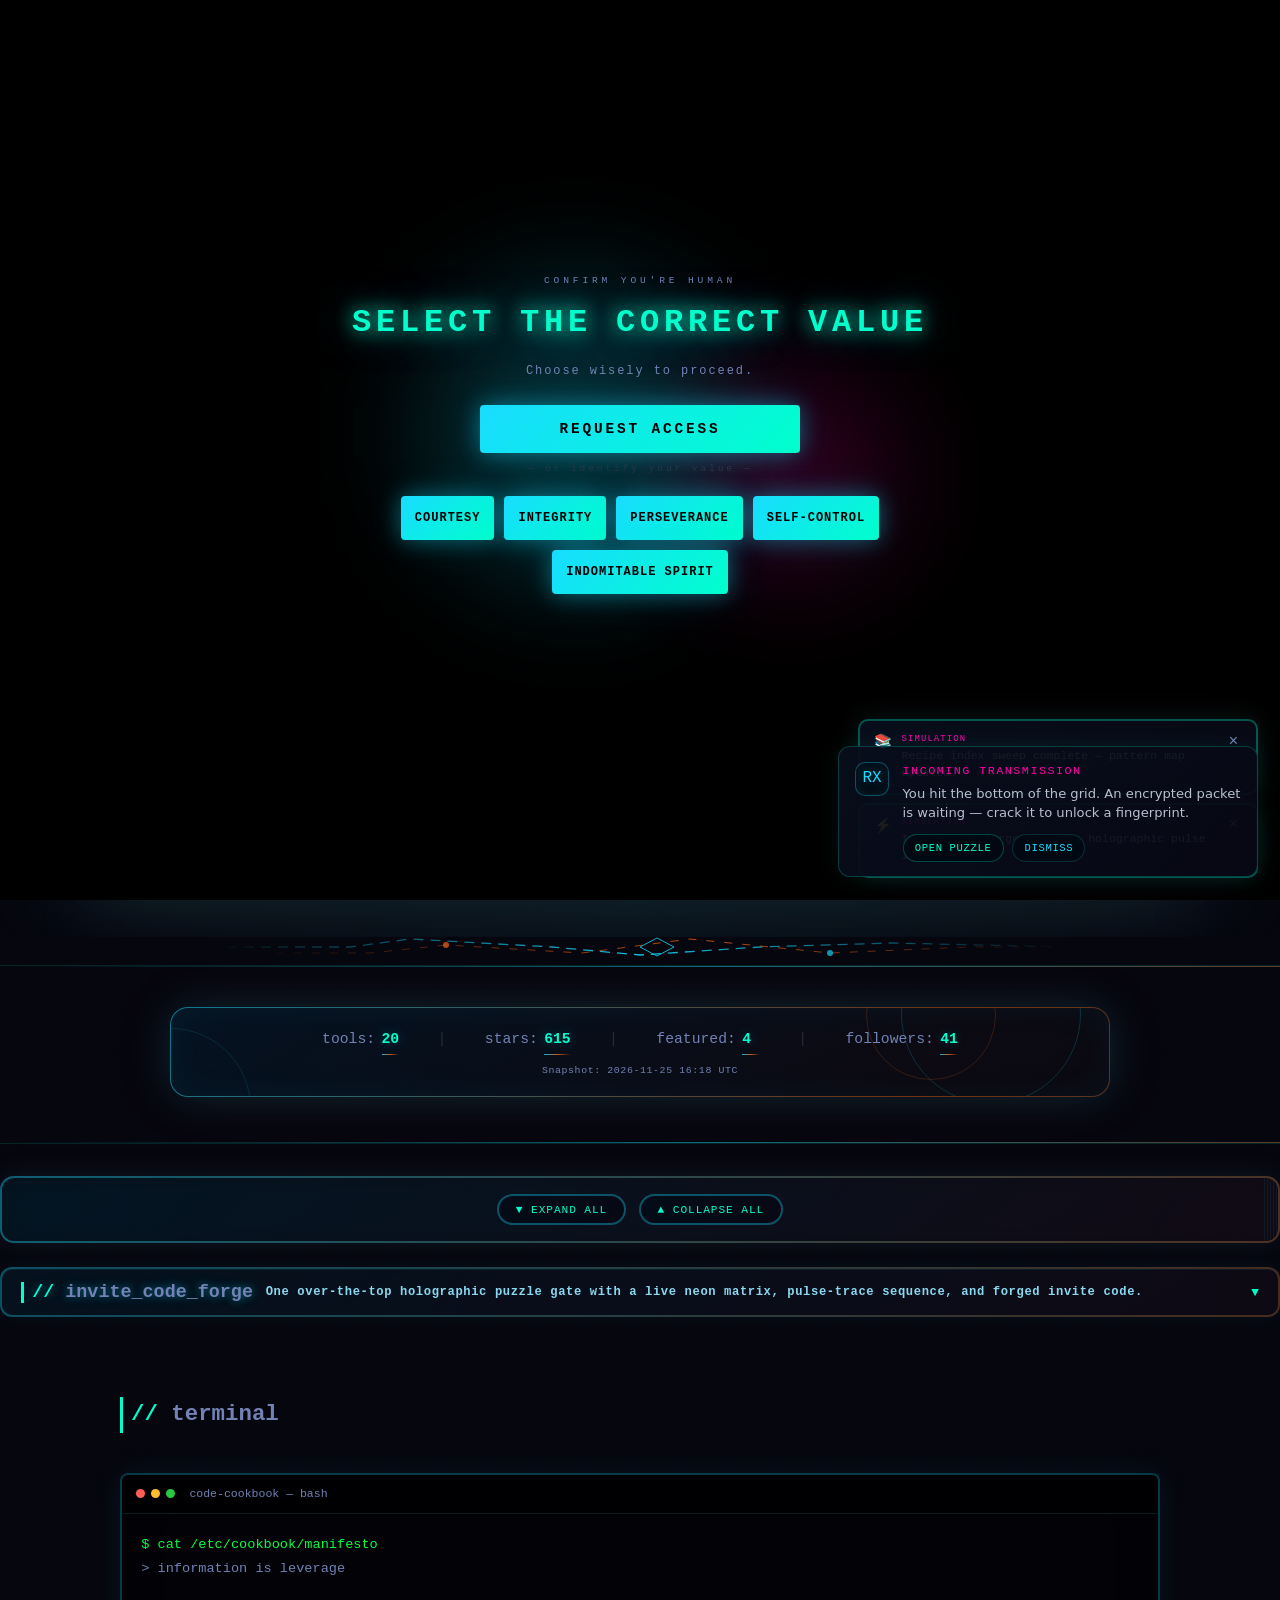
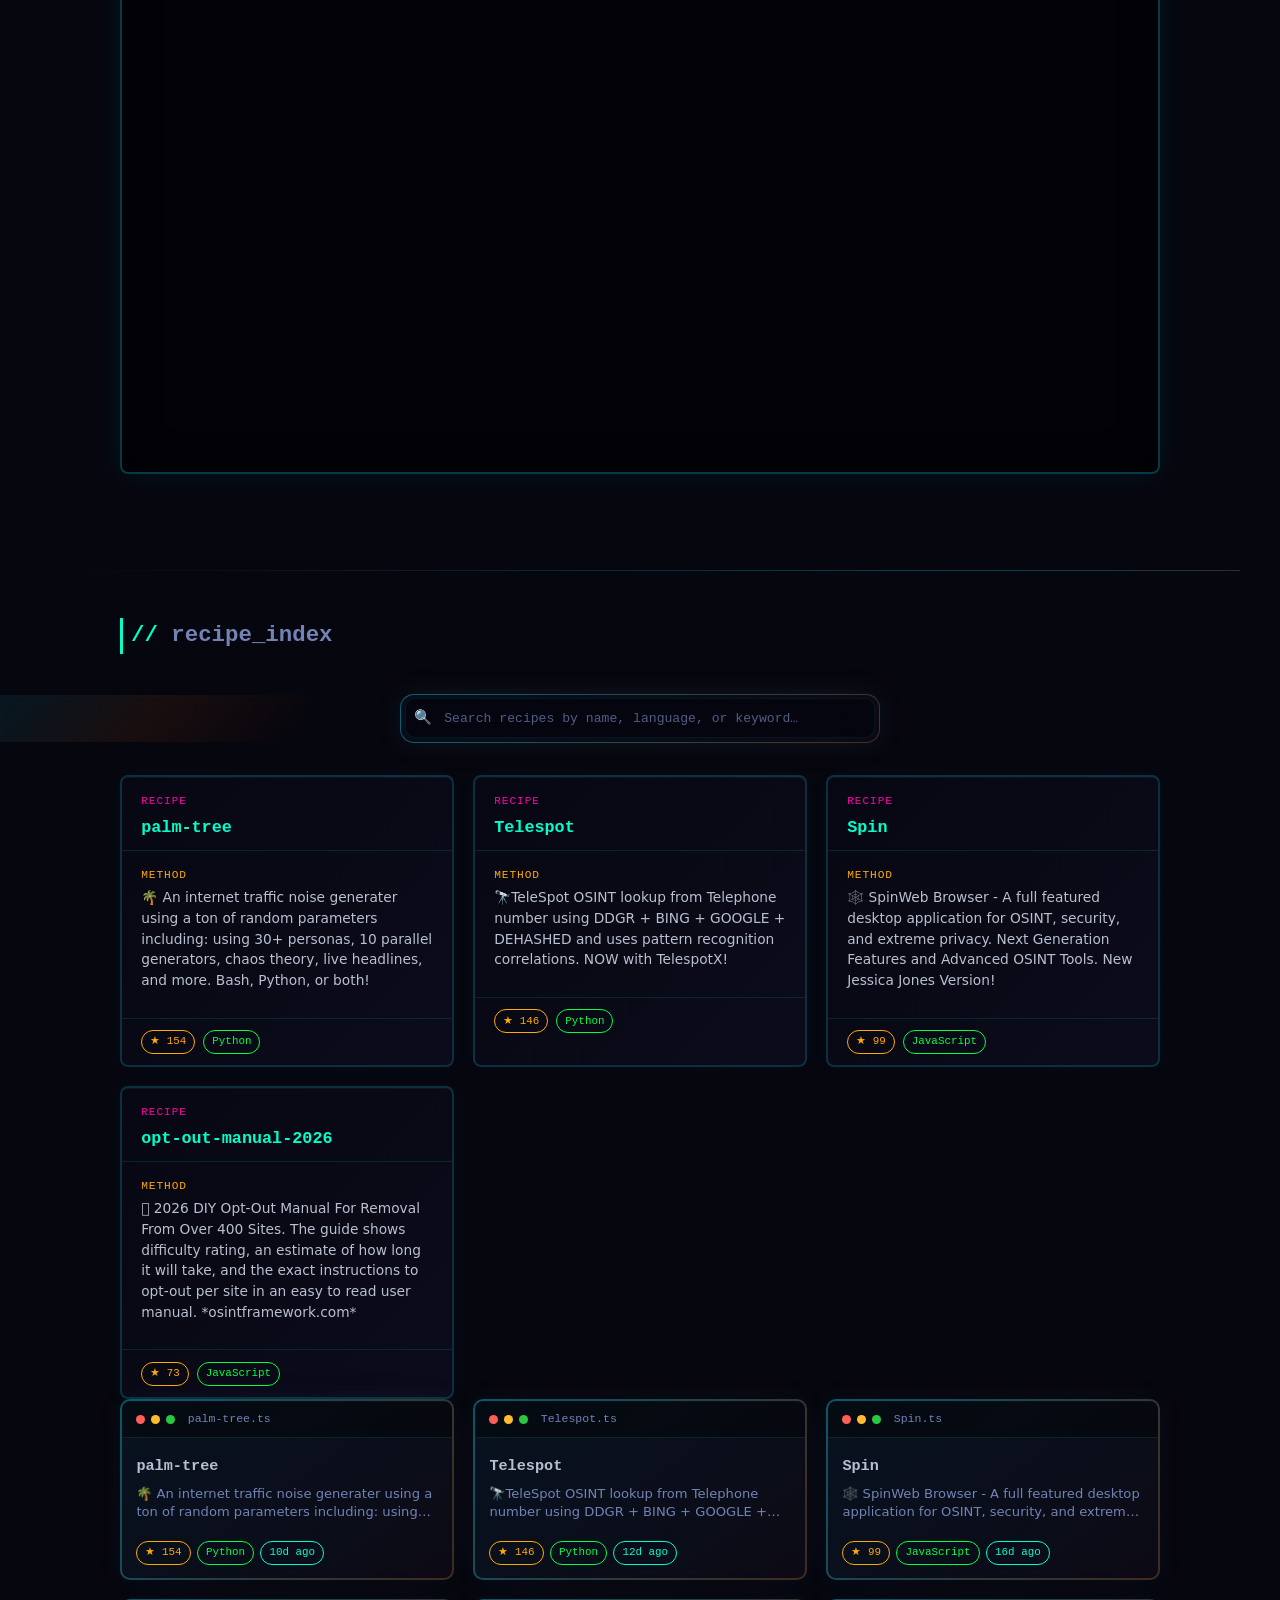
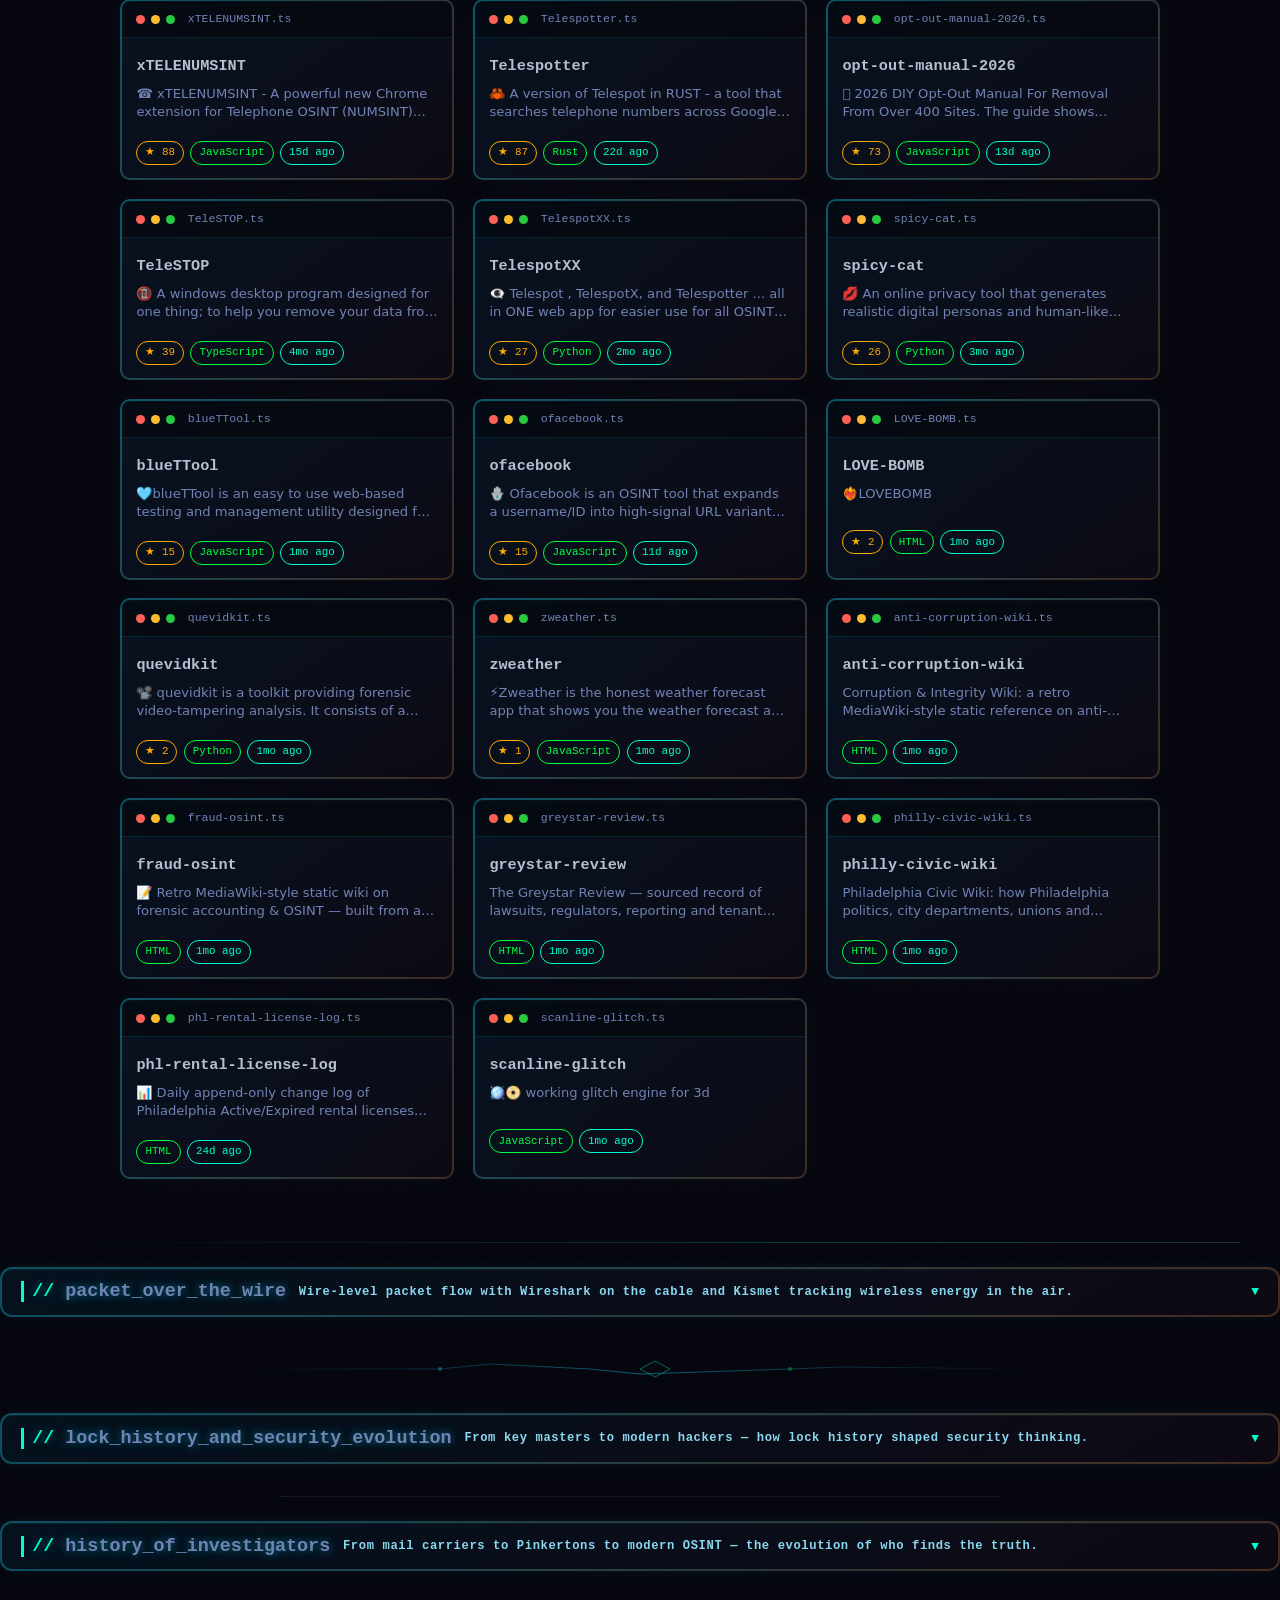
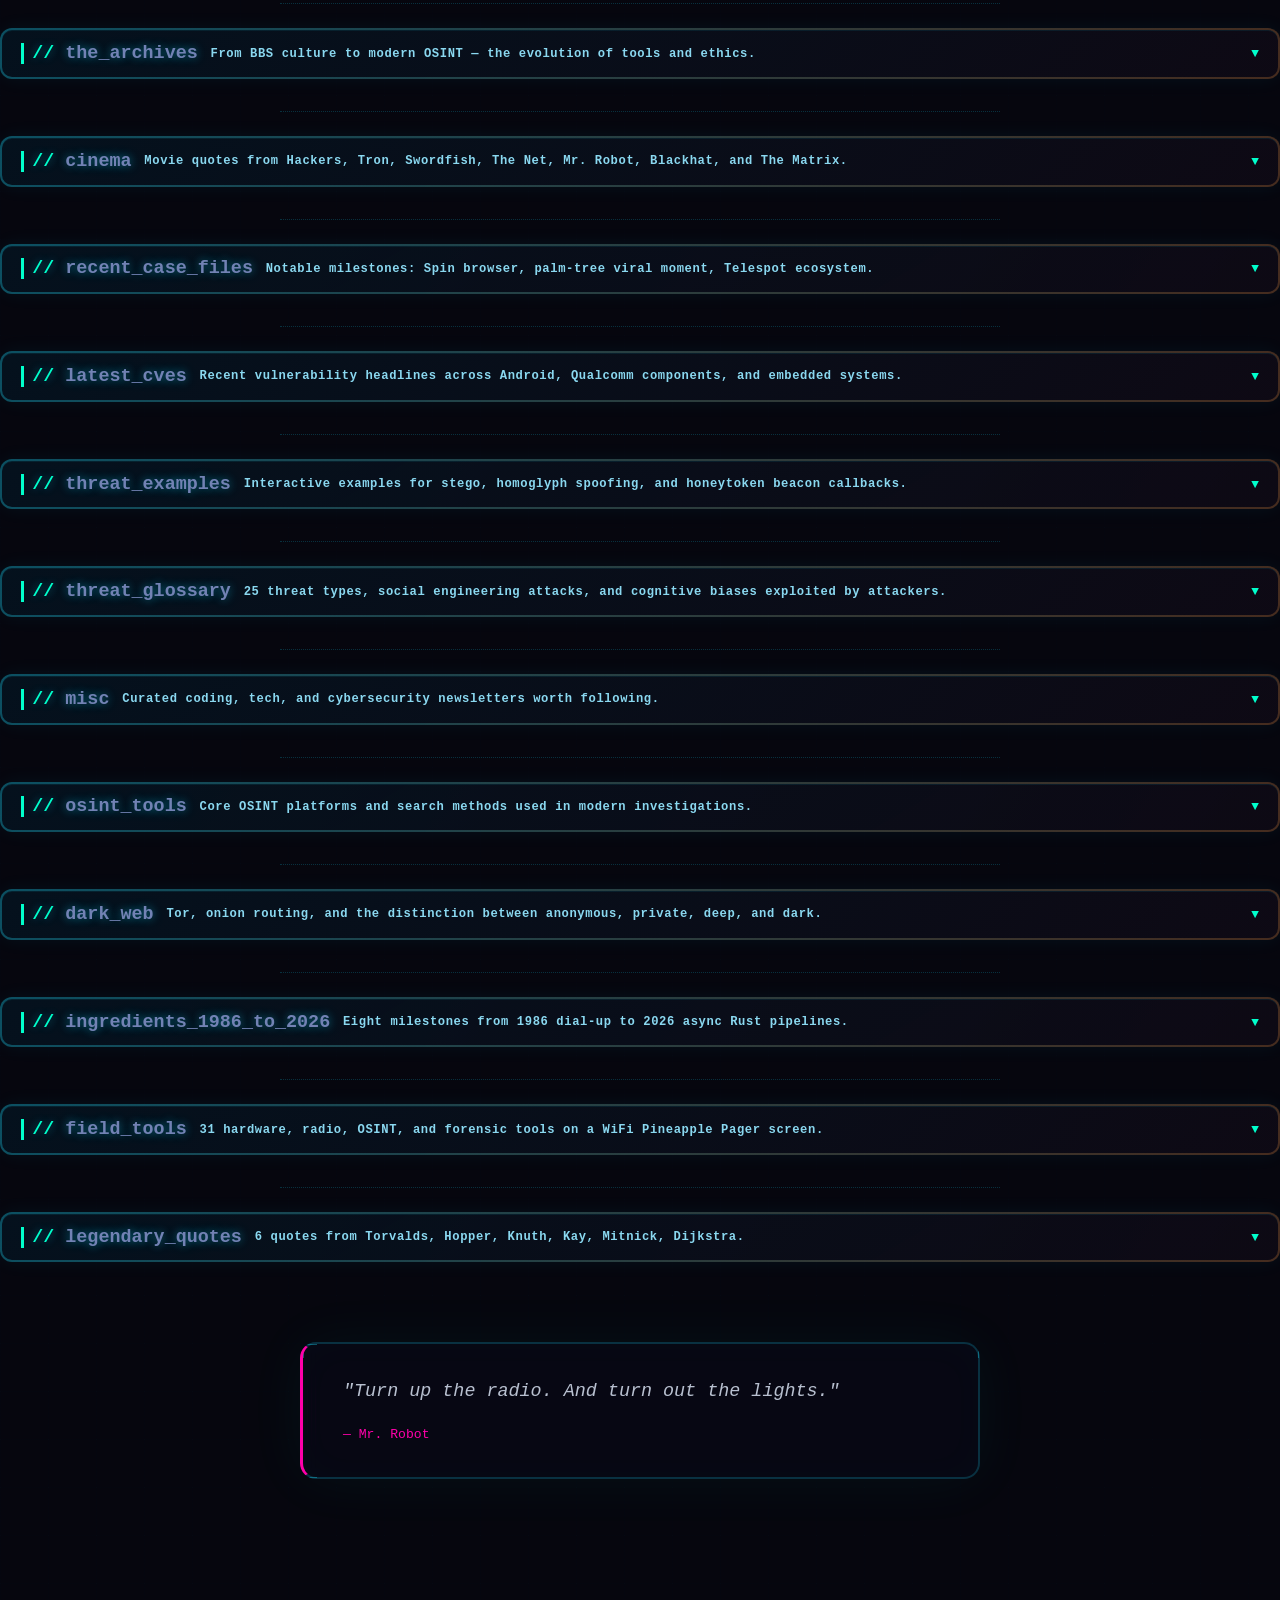
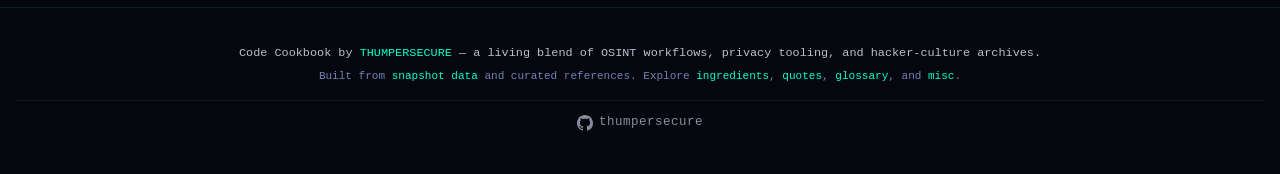
==== commit 0f27def3: "chore: update site snapshot [skip ci]" ====
--- a/docs/index.html
+++ b/docs/index.html
@@ -36,7 +36,7 @@
 </script>
 
 <script id="fallback-snapshot" type="application/json">
-{"last_updated_utc":"2026-11-24T16:36:05.373Z","stats":{"tools_count":20,"stars_total":774,"featured_count":4,"followers":94},"repos":[{"name":"palm-tree","description":"🌴 An internet traffic noise generater using a ton of random parameters including: using 30+ personas, 10 parallel generators, chaos theory, live headlines, and more. Bash, Python, or both!","topics":[],"stars":155,"last_updated":"2026-11-21T23:05:46Z","language":"Python","homepage":"https://thumpersecure.github.io/palm-tree/","html_url":"https://github.com/thumpersecure/palm-tree","featured":true},{"name":"Telespot","description":"🔭TeleSpot OSINT lookup from Telephone number using DDGR + BING + GOOGLE + DEHASHED and uses pattern recognition correlations. NOW with TelespotX!","topics":["2026","osint","osint-kali","osint-phonenumbers","osint-python","osint-reconnaissance","osint-tools","osinttool","phone-number","telephone-number"],"stars":146,"last_updated":"2026-11-24T00:47:43Z","language":"Python","homepage":null,"html_url":"https://github.com/thumpersecure/Telespot","featured":true},{"name":"Spin","description":"🕸️  SpinWeb Browser - A full featured desktop application for OSINT, security, and extreme privacy. Next Generation Features and Advanced OSINT Tools. New Jessica Jones Version!","topics":[],"stars":99,"last_updated":"2026-11-20T03:41:47Z","language":"JavaScript","homepage":"https://thumpersecure.github.io/Spin/","html_url":"https://github.com/thumpersecure/Spin","featured":true},{"name":"xTELENUMSINT","description":"☎️ xTELENUMSINT - A powerful new Chrome extension for Telephone OSINT (NUMSINT) that automates searches in Google using 10 different formats. It then generates an extensive report using pattern analysis with advanced options. No coding required.","topics":["osint-phonenumbers","osint-tool","phone-number","telephone-number"],"stars":88,"last_updated":"2026-11-20T17:28:23Z","language":"JavaScript","homepage":null,"html_url":"https://github.com/thumpersecure/xTELENUMSINT","featured":false},{"name":"Telespotter","description":"🦀 A version of Telespot in RUST - a tool that searches telephone numbers across Google, Bing, DuckDuckGo, and Dehashed for phone numbers and focuses on identifying names, locations, and usernames in the results. ","topics":["osint","osint-phonenumbers","osint-python","osint-tool","osint-tools"],"stars":87,"last_updated":"2026-11-14T00:47:39Z","language":"Rust","homepage":null,"html_url":"https://github.com/thumpersecure/Telespotter","featured":false},{"name":"opt-out-manual-2026","description":"🫆 2026 DIY Opt-Out Manual For Removal From Over 400 Sites. The guide shows difficulty rating, an estimate of how long it will take, and the exact instructions to opt-out per site in an easy to read user manual. *osintframework.com*","topics":["guide","opt-out"],"stars":73,"last_updated":"2026-11-22T19:10:31Z","language":"JavaScript","homepage":"https://thumpersecure.github.io/opt-out-manual-2026/","html_url":"https://github.com/thumpersecure/opt-out-manual-2026","featured":true},{"name":"TeleSTOP","description":"📵 A windows desktop program designed for one thing; to help you remove your data from 50+ people-search sites at the source. No cloud, no APIs, 100% local. Pairs with xTELENUMSINT for faster detection/reporting. Reduce spam calls. Lower your risk for identity theft. Take back control. NO coding required. 100% free.","topics":[],"stars":39,"last_updated":"2026-07-16T02:46:18Z","language":"TypeScript","homepage":null,"html_url":"https://github.com/thumpersecure/TeleSTOP","featured":false},{"name":"TelespotXX","description":"👁️‍🗨️ Telespot , TelespotX, and Telespotter ... all in ONE web app for easier use for all OSINT Specialists.","topics":["osint","osint-2026","osint-phonenumbers","osint-tool","phone-numbers"],"stars":27,"last_updated":"2026-09-30T01:49:56Z","language":"Python","homepage":null,"html_url":"https://github.com/thumpersecure/TelespotXX","featured":false},{"name":"spicy-cat","description":"💋 An online privacy tool that generates realistic digital personas and human-like behavioral noise to disrupt profiling, correlation, and attribution. For best results use TOR and Firefox. Coded in Python.","topics":[],"stars":26,"last_updated":"2026-09-02T00:09:29Z","language":"Python","homepage":null,"html_url":"https://github.com/thumpersecure/spicy-cat","featured":false},{"name":"blueTTool","description":"🩵blueTTool is an easy to use web-based testing and management utility designed for Bluetooth Low Energy (BLE) devices. It is used with the Bluefy browser on iOS devices to bypass Apple's native Web Bluetooth restrictions.","topics":["2026","app","ble","bluetooth","bluetooth-low-energy","educational-project","ios","iphone","iphone-app","open-source","research-tool","security-tools","web","webapp","wireless"],"stars":15,"last_updated":"2026-10-18T04:41:22Z","language":"JavaScript","homepage":"https://thumpersecure.github.io/blueTTool/","html_url":"https://github.com/thumpersecure/blueTTool","featured":false},{"name":"ofacebook","description":"🪬 Ofacebook is an OSINT tool that expands a username/ID into high-signal URL variants using prefixes, with workflows, search goals, and an in-app assistant for investigative information gathering.","topics":["osint-facebook","osint-tool"],"stars":14,"last_updated":"2026-11-01T05:59:16Z","language":"JavaScript","homepage":"https://thumpersecure.github.io/ofacebook/","html_url":"https://github.com/thumpersecure/ofacebook","featured":false},{"name":"LOVE-BOMB","description":"❤️‍🔥LOVEBOMB","topics":[],"stars":2,"last_updated":"2026-11-01T05:57:31Z","language":"HTML","homepage":"https://thumpersecure.github.io/LOVE-BOMB/","html_url":"https://github.com/thumpersecure/LOVE-BOMB","featured":false},{"name":"quevidkit","description":"📽️ quevidkit is a toolkit providing forensic video‑tampering analysis. It consists of a Python CLI/REST backend and a simple web front‑end that runs in the browser or connects to a FastAPI server.","topics":[],"stars":2,"last_updated":"2026-11-01T06:01:13Z","language":"Python","homepage":"https://quevidkit.com/","html_url":"https://github.com/thumpersecure/quevidkit","featured":false},{"name":"zweather","description":"⚡️Zweather is the honest weather forecast app that shows you the weather forecast and what prior forecasts have changed. ","topics":["weather","weather-app","weather-forecast"],"stars":1,"last_updated":"2026-11-01T06:02:17Z","language":"JavaScript","homepage":"https://thumpersecure.github.io/zweather/","html_url":"https://github.com/thumpersecure/zweather","featured":false},{"name":"anti-corruption-wiki","description":"Corruption & Integrity Wiki: a retro MediaWiki-style static reference on anti-corruption frameworks, investigation, detection, technology, and measurement","topics":[],"stars":0,"last_updated":"2026-11-01T05:56:47Z","language":"HTML","homepage":"https://thumpersecure.github.io/anti-corruption-wiki/","html_url":"https://github.com/thumpersecure/anti-corruption-wiki","featured":false},{"name":"fraud-osint","description":"📝 Retro MediaWiki-style static wiki on forensic accounting & OSINT — built from a 7-source review + verified 2024-2026 research.","topics":[],"stars":0,"last_updated":"2026-11-01T05:57:12Z","language":"HTML","homepage":"https://thumpersecure.github.io/fraud-osint/","html_url":"https://github.com/thumpersecure/fraud-osint","featured":false},{"name":"greystar-review","description":"The Greystar Review — sourced record of lawsuits, regulators, reporting and tenant letters on Greystar and Bob Faith","topics":[],"stars":0,"last_updated":"2026-11-03T11:17:25Z","language":"HTML","homepage":"https://thumpersecure.github.io/greystar-review/","html_url":"https://github.com/thumpersecure/greystar-review","featured":false},{"name":"philly-civic-wiki","description":"Philadelphia Civic Wiki: how Philadelphia politics, city departments, unions and institutions work","topics":[],"stars":0,"last_updated":"2026-11-01T06:02:11Z","language":"HTML","homepage":"https://thumpersecure.github.io/philly-civic-wiki/","html_url":"https://github.com/thumpersecure/philly-civic-wiki","featured":false},{"name":"phl-rental-license-log","description":"📊 Daily append-only change log of Philadelphia Active/Expired rental licenses (public open data from phl.carto.com). Proof-of-concept history tracker.","topics":[],"stars":0,"last_updated":"2026-11-11T17:08:56Z","language":"HTML","homepage":"https://thumpersecure.github.io/phl-rental-license-log/","html_url":"https://github.com/thumpersecure/phl-rental-license-log","featured":false},{"name":"scanline-glitch","description":"🪩📀 working glitch engine for 3d","topics":[],"stars":0,"last_updated":"2026-11-01T06:00:24Z","language":"JavaScript","homepage":"https://thumpersecure.github.io/scanline-glitch/","html_url":"https://github.com/thumpersecure/scanline-glitch","featured":false}]}
+{"last_updated_utc":"2026-11-25T16:18:39.537Z","stats":{"tools_count":20,"stars_total":774,"featured_count":4,"followers":94},"repos":[{"name":"palm-tree","description":"🌴 An internet traffic noise generater using a ton of random parameters including: using 30+ personas, 10 parallel generators, chaos theory, live headlines, and more. Bash, Python, or both!","topics":[],"stars":154,"last_updated":"2026-11-25T11:38:40Z","language":"Python","homepage":"https://thumpersecure.github.io/palm-tree/","html_url":"https://github.com/thumpersecure/palm-tree","featured":true},{"name":"Telespot","description":"🔭TeleSpot OSINT lookup from Telephone number using DDGR + BING + GOOGLE + DEHASHED and uses pattern recognition correlations. NOW with TelespotX!","topics":["2026","osint","osint-kali","osint-phonenumbers","osint-python","osint-reconnaissance","osint-tools","osinttool","phone-number","telephone-number"],"stars":146,"last_updated":"2026-11-24T00:47:43Z","language":"Python","homepage":null,"html_url":"https://github.com/thumpersecure/Telespot","featured":true},{"name":"Spin","description":"🕸️  SpinWeb Browser - A full featured desktop application for OSINT, security, and extreme privacy. Next Generation Features and Advanced OSINT Tools. New Jessica Jones Version!","topics":[],"stars":99,"last_updated":"2026-11-20T03:41:47Z","language":"JavaScript","homepage":"https://thumpersecure.github.io/Spin/","html_url":"https://github.com/thumpersecure/Spin","featured":true},{"name":"xTELENUMSINT","description":"☎️ xTELENUMSINT - A powerful new Chrome extension for Telephone OSINT (NUMSINT) that automates searches in Google using 10 different formats. It then generates an extensive report using pattern analysis with advanced options. No coding required.","topics":["osint-phonenumbers","osint-tool","phone-number","telephone-number"],"stars":88,"last_updated":"2026-11-20T17:28:23Z","language":"JavaScript","homepage":null,"html_url":"https://github.com/thumpersecure/xTELENUMSINT","featured":false},{"name":"Telespotter","description":"🦀 A version of Telespot in RUST - a tool that searches telephone numbers across Google, Bing, DuckDuckGo, and Dehashed for phone numbers and focuses on identifying names, locations, and usernames in the results. ","topics":["osint","osint-phonenumbers","osint-python","osint-tool","osint-tools"],"stars":87,"last_updated":"2026-11-14T00:47:39Z","language":"Rust","homepage":null,"html_url":"https://github.com/thumpersecure/Telespotter","featured":false},{"name":"opt-out-manual-2026","description":"🫆 2026 DIY Opt-Out Manual For Removal From Over 400 Sites. The guide shows difficulty rating, an estimate of how long it will take, and the exact instructions to opt-out per site in an easy to read user manual. *osintframework.com*","topics":["guide","opt-out"],"stars":73,"last_updated":"2026-11-22T19:10:31Z","language":"JavaScript","homepage":"https://thumpersecure.github.io/opt-out-manual-2026/","html_url":"https://github.com/thumpersecure/opt-out-manual-2026","featured":true},{"name":"TeleSTOP","description":"📵 A windows desktop program designed for one thing; to help you remove your data from 50+ people-search sites at the source. No cloud, no APIs, 100% local. Pairs with xTELENUMSINT for faster detection/reporting. Reduce spam calls. Lower your risk for identity theft. Take back control. NO coding required. 100% free.","topics":[],"stars":39,"last_updated":"2026-07-16T02:46:18Z","language":"TypeScript","homepage":null,"html_url":"https://github.com/thumpersecure/TeleSTOP","featured":false},{"name":"TelespotXX","description":"👁️‍🗨️ Telespot , TelespotX, and Telespotter ... all in ONE web app for easier use for all OSINT Specialists.","topics":["osint","osint-2026","osint-phonenumbers","osint-tool","phone-numbers"],"stars":27,"last_updated":"2026-09-30T01:49:56Z","language":"Python","homepage":null,"html_url":"https://github.com/thumpersecure/TelespotXX","featured":false},{"name":"spicy-cat","description":"💋 An online privacy tool that generates realistic digital personas and human-like behavioral noise to disrupt profiling, correlation, and attribution. For best results use TOR and Firefox. Coded in Python.","topics":[],"stars":26,"last_updated":"2026-09-02T00:09:29Z","language":"Python","homepage":null,"html_url":"https://github.com/thumpersecure/spicy-cat","featured":false},{"name":"blueTTool","description":"🩵blueTTool is an easy to use web-based testing and management utility designed for Bluetooth Low Energy (BLE) devices. It is used with the Bluefy browser on iOS devices to bypass Apple's native Web Bluetooth restrictions.","topics":["2026","app","ble","bluetooth","bluetooth-low-energy","educational-project","ios","iphone","iphone-app","open-source","research-tool","security-tools","web","webapp","wireless"],"stars":15,"last_updated":"2026-10-18T04:41:22Z","language":"JavaScript","homepage":"https://thumpersecure.github.io/blueTTool/","html_url":"https://github.com/thumpersecure/blueTTool","featured":false},{"name":"ofacebook","description":"🪬 Ofacebook is an OSINT tool that expands a username/ID into high-signal URL variants using prefixes, with workflows, search goals, and an in-app assistant for investigative information gathering.","topics":["osint-facebook","osint-tool"],"stars":15,"last_updated":"2026-11-24T21:41:11Z","language":"JavaScript","homepage":"https://thumpersecure.github.io/ofacebook/","html_url":"https://github.com/thumpersecure/ofacebook","featured":false},{"name":"LOVE-BOMB","description":"❤️‍🔥LOVEBOMB","topics":[],"stars":2,"last_updated":"2026-11-01T05:57:31Z","language":"HTML","homepage":"https://thumpersecure.github.io/LOVE-BOMB/","html_url":"https://github.com/thumpersecure/LOVE-BOMB","featured":false},{"name":"quevidkit","description":"📽️ quevidkit is a toolkit providing forensic video‑tampering analysis. It consists of a Python CLI/REST backend and a simple web front‑end that runs in the browser or connects to a FastAPI server.","topics":[],"stars":2,"last_updated":"2026-11-01T06:01:13Z","language":"Python","homepage":"https://quevidkit.com/","html_url":"https://github.com/thumpersecure/quevidkit","featured":false},{"name":"zweather","description":"⚡️Zweather is the honest weather forecast app that shows you the weather forecast and what prior forecasts have changed. ","topics":["weather","weather-app","weather-forecast"],"stars":1,"last_updated":"2026-11-01T06:02:17Z","language":"JavaScript","homepage":"https://thumpersecure.github.io/zweather/","html_url":"https://github.com/thumpersecure/zweather","featured":false},{"name":"anti-corruption-wiki","description":"Corruption & Integrity Wiki: a retro MediaWiki-style static reference on anti-corruption frameworks, investigation, detection, technology, and measurement","topics":[],"stars":0,"last_updated":"2026-11-01T05:56:47Z","language":"HTML","homepage":"https://thumpersecure.github.io/anti-corruption-wiki/","html_url":"https://github.com/thumpersecure/anti-corruption-wiki","featured":false},{"name":"fraud-osint","description":"📝 Retro MediaWiki-style static wiki on forensic accounting & OSINT — built from a 7-source review + verified 2024-2026 research.","topics":[],"stars":0,"last_updated":"2026-11-01T05:57:12Z","language":"HTML","homepage":"https://thumpersecure.github.io/fraud-osint/","html_url":"https://github.com/thumpersecure/fraud-osint","featured":false},{"name":"greystar-review","description":"The Greystar Review — sourced record of lawsuits, regulators, reporting and tenant letters on Greystar and Bob Faith","topics":[],"stars":0,"last_updated":"2026-11-03T11:17:25Z","language":"HTML","homepage":"https://thumpersecure.github.io/greystar-review/","html_url":"https://github.com/thumpersecure/greystar-review","featured":false},{"name":"philly-civic-wiki","description":"Philadelphia Civic Wiki: how Philadelphia politics, city departments, unions and institutions work","topics":[],"stars":0,"last_updated":"2026-11-01T06:02:11Z","language":"HTML","homepage":"https://thumpersecure.github.io/philly-civic-wiki/","html_url":"https://github.com/thumpersecure/philly-civic-wiki","featured":false},{"name":"phl-rental-license-log","description":"📊 Daily append-only change log of Philadelphia Active/Expired rental licenses (public open data from phl.carto.com). Proof-of-concept history tracker.","topics":[],"stars":0,"last_updated":"2026-11-11T17:08:56Z","language":"HTML","homepage":"https://thumpersecure.github.io/phl-rental-license-log/","html_url":"https://github.com/thumpersecure/phl-rental-license-log","featured":false},{"name":"scanline-glitch","description":"🪩📀 working glitch engine for 3d","topics":[],"stars":0,"last_updated":"2026-11-01T06:00:24Z","language":"JavaScript","homepage":"https://thumpersecure.github.io/scanline-glitch/","html_url":"https://github.com/thumpersecure/scanline-glitch","featured":false}]}
 </script>
 
 <link rel="stylesheet" href="css/styles.css?v=20260611a">
@@ -876,7 +876,7 @@
 ╠══════════════════════════════════════════════════════════╣
   TOOL NAME             LANG        ★
   ───────────────────────────────────────
-  palm-tree             Python     155
+  palm-tree             Python     154
   Telespot              Python     146
   Spin                  JavaScript 99
   xTELENUMSINT          JavaScript 88
@@ -886,7 +886,7 @@
   TelespotXX            Python     27
   spicy-cat             Python     26
   blueTTool             JavaScript 15
-  ofacebook             JavaScript 14
+  ofacebook             JavaScript 15
   LOVE-BOMB             HTML       2
   quevidkit             Python     2
   zweather              JavaScript 1
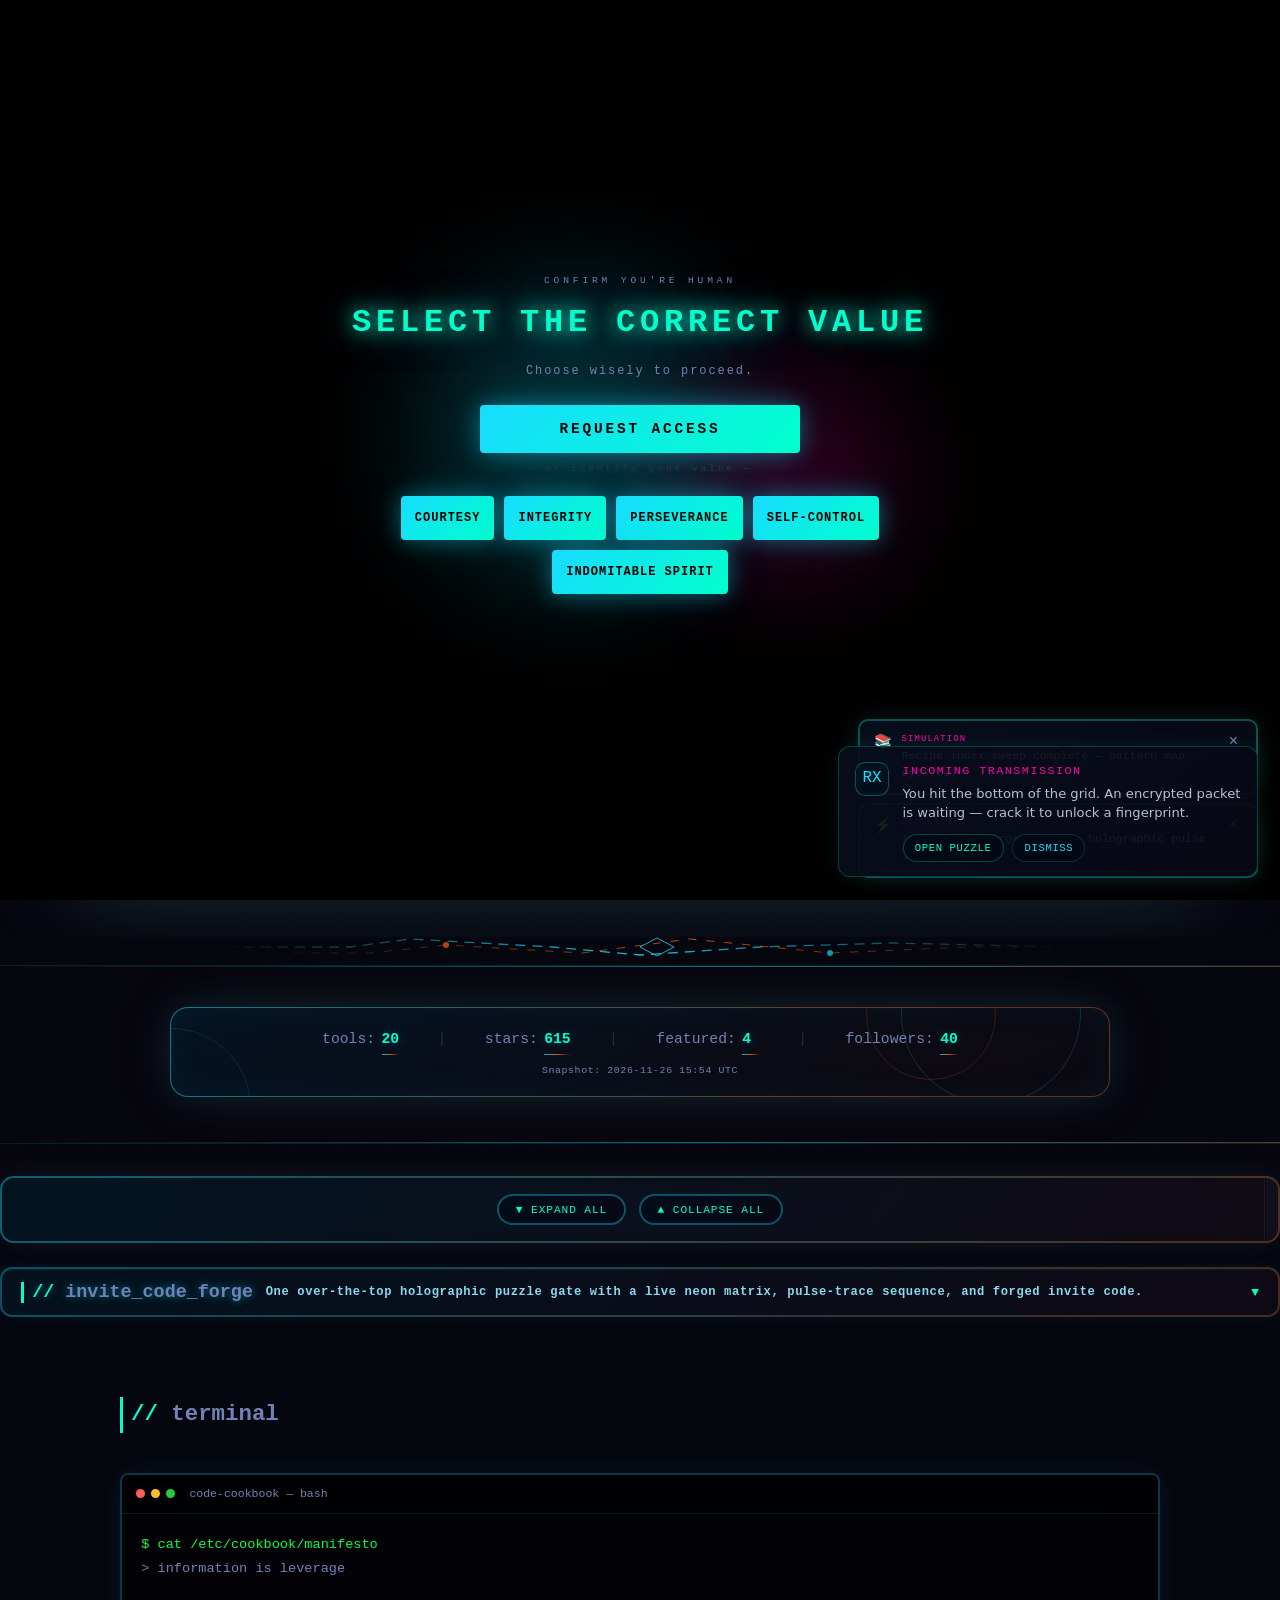
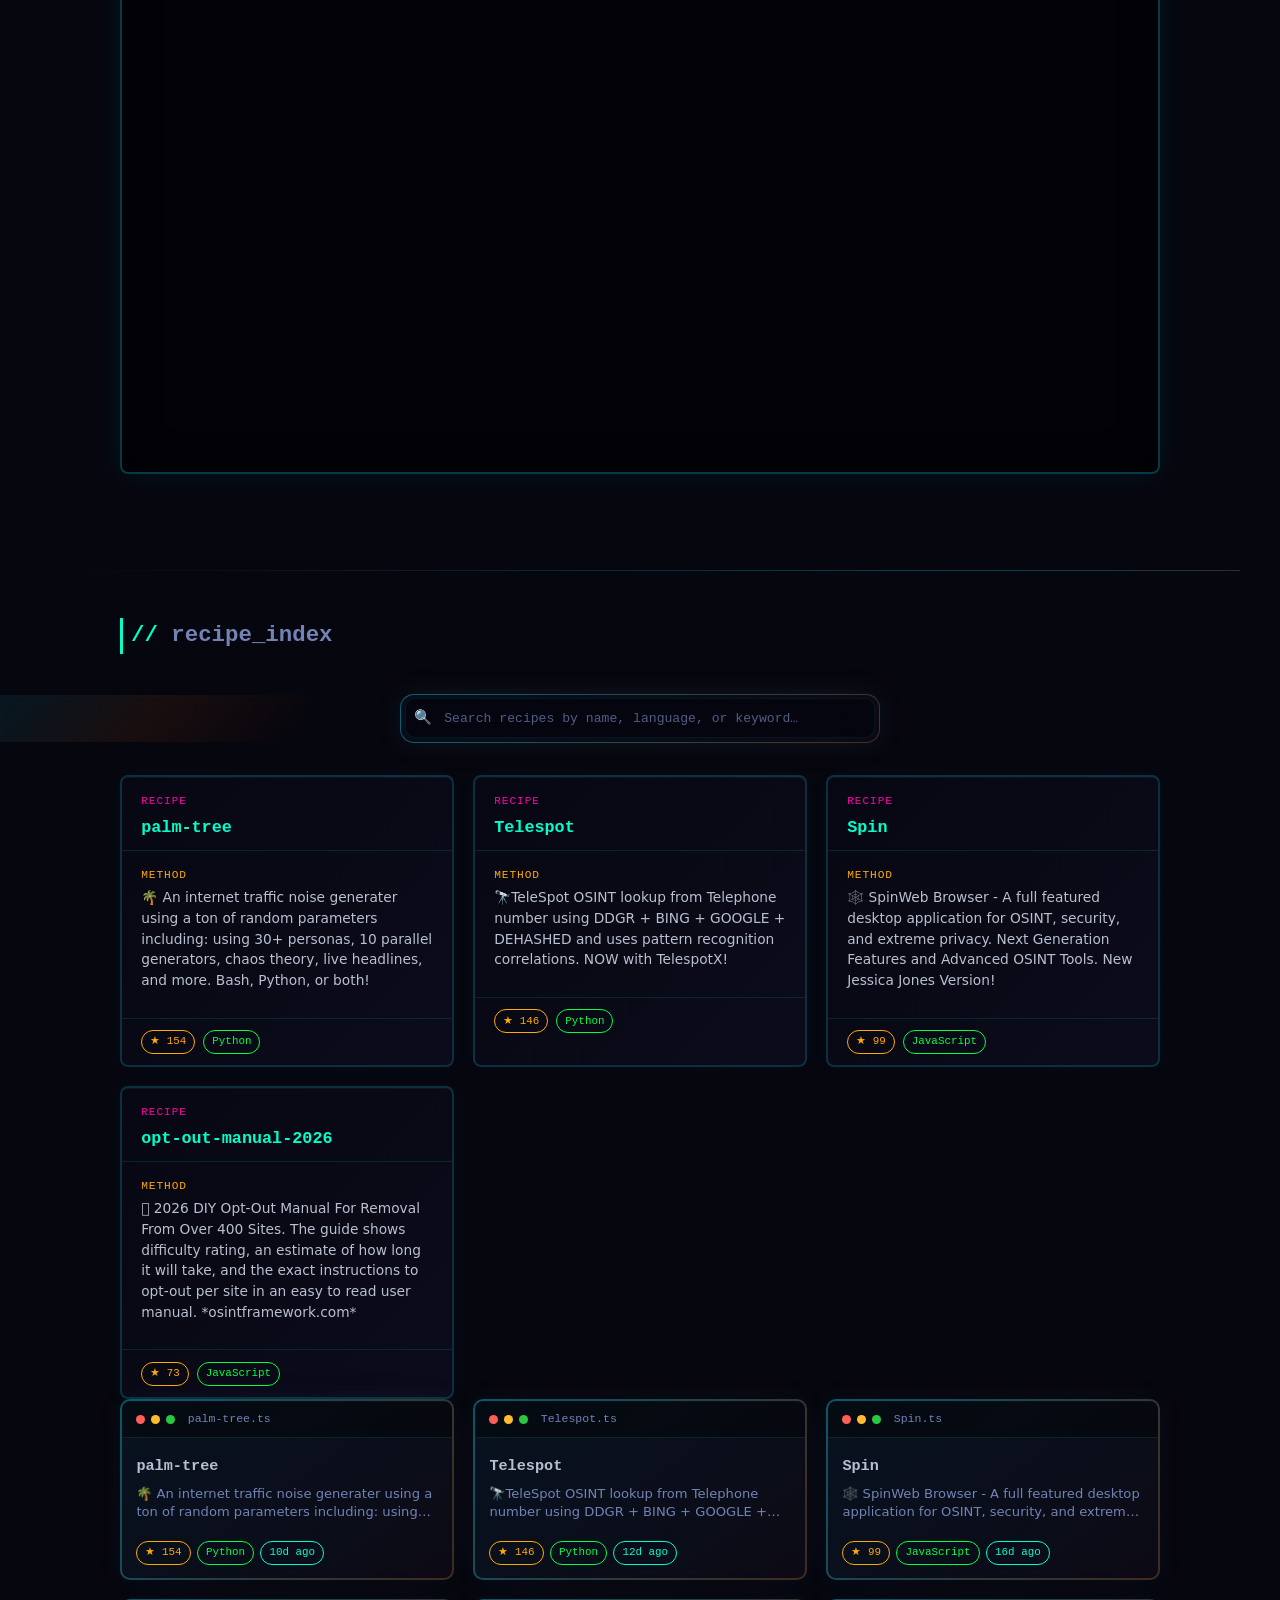
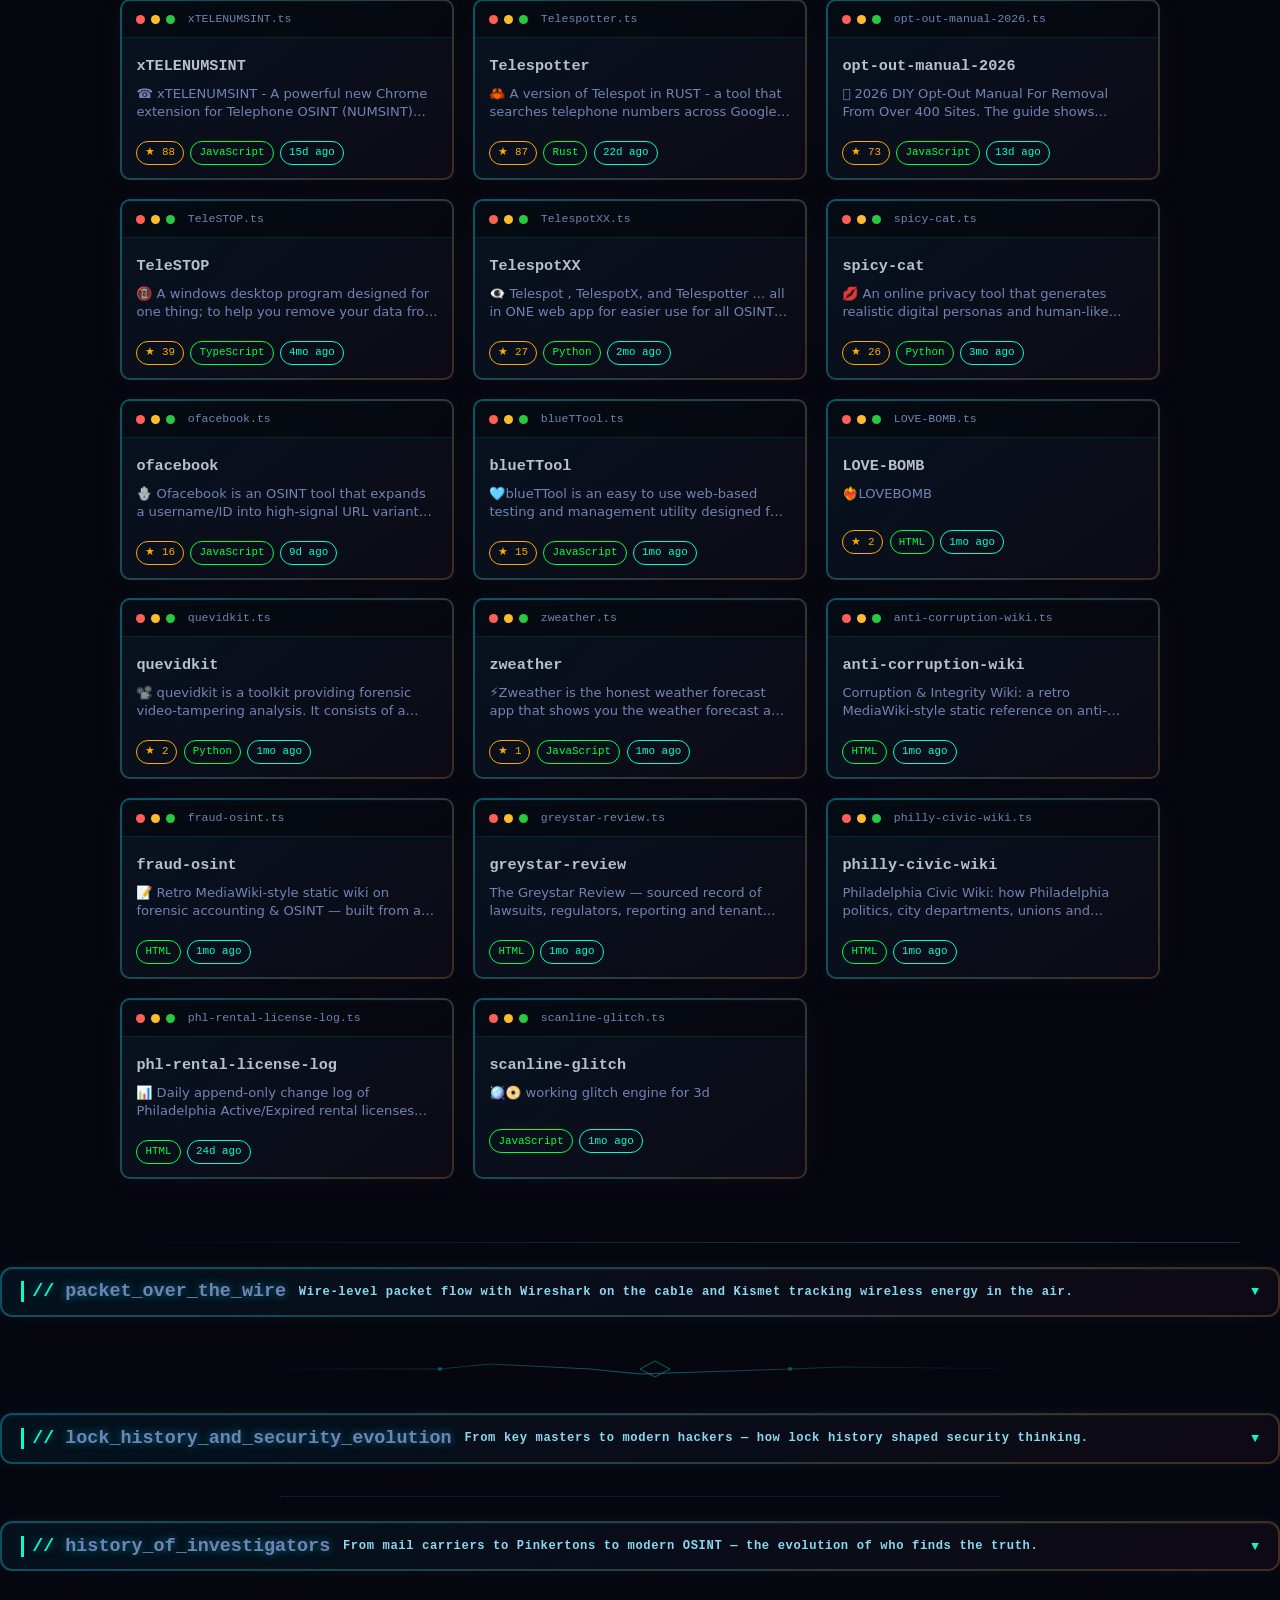
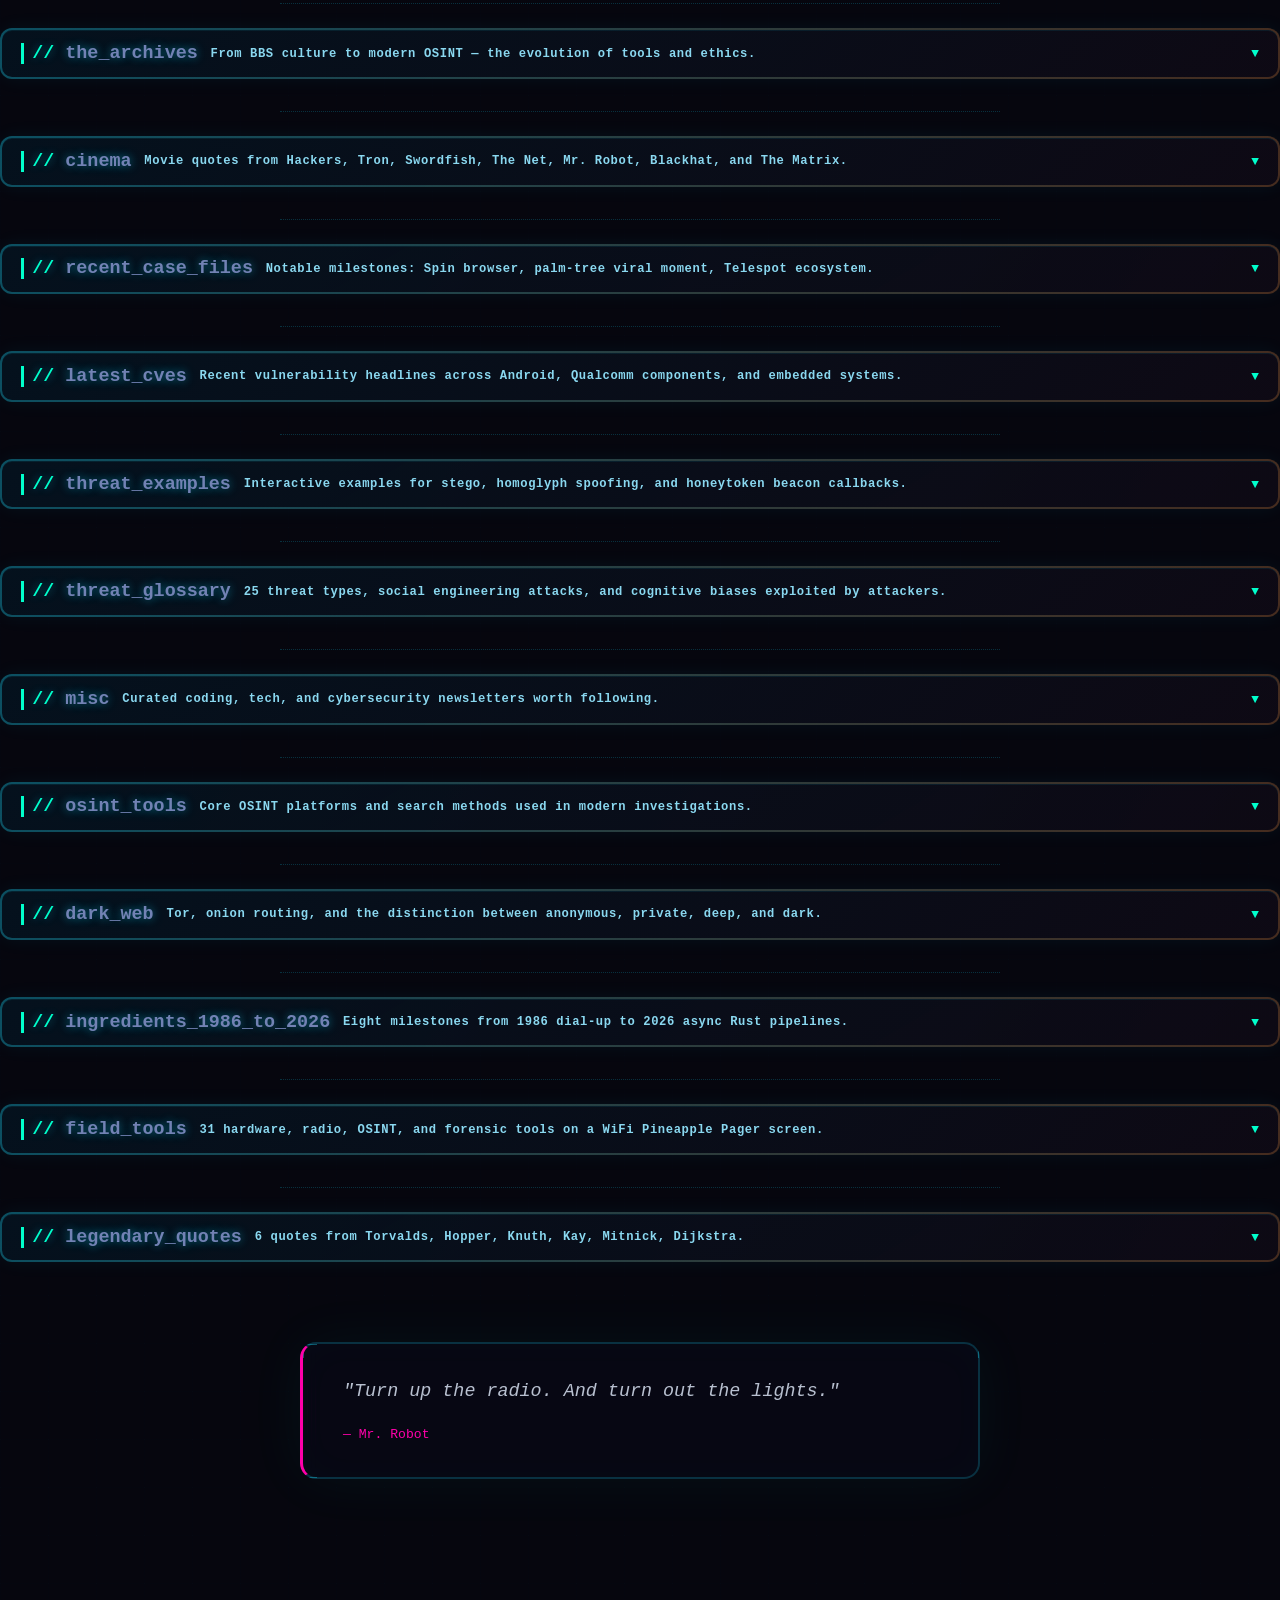
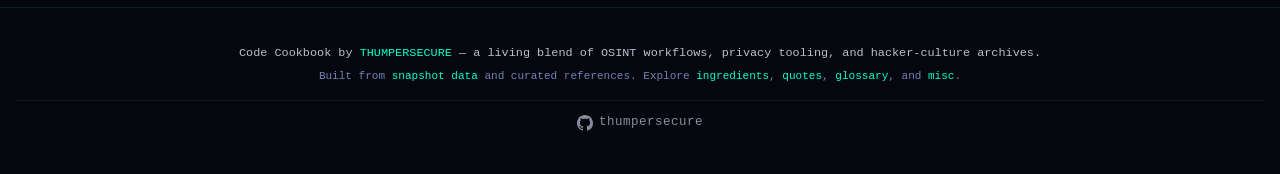
==== commit 9c430e2c: "chore: update site snapshot [skip ci]" ====
--- a/docs/index.html
+++ b/docs/index.html
@@ -36,7 +36,7 @@
 </script>
 
 <script id="fallback-snapshot" type="application/json">
-{"last_updated_utc":"2026-11-25T16:18:39.537Z","stats":{"tools_count":20,"stars_total":774,"featured_count":4,"followers":94},"repos":[{"name":"palm-tree","description":"🌴 An internet traffic noise generater using a ton of random parameters including: using 30+ personas, 10 parallel generators, chaos theory, live headlines, and more. Bash, Python, or both!","topics":[],"stars":154,"last_updated":"2026-11-25T11:38:40Z","language":"Python","homepage":"https://thumpersecure.github.io/palm-tree/","html_url":"https://github.com/thumpersecure/palm-tree","featured":true},{"name":"Telespot","description":"🔭TeleSpot OSINT lookup from Telephone number using DDGR + BING + GOOGLE + DEHASHED and uses pattern recognition correlations. NOW with TelespotX!","topics":["2026","osint","osint-kali","osint-phonenumbers","osint-python","osint-reconnaissance","osint-tools","osinttool","phone-number","telephone-number"],"stars":146,"last_updated":"2026-11-24T00:47:43Z","language":"Python","homepage":null,"html_url":"https://github.com/thumpersecure/Telespot","featured":true},{"name":"Spin","description":"🕸️  SpinWeb Browser - A full featured desktop application for OSINT, security, and extreme privacy. Next Generation Features and Advanced OSINT Tools. New Jessica Jones Version!","topics":[],"stars":99,"last_updated":"2026-11-20T03:41:47Z","language":"JavaScript","homepage":"https://thumpersecure.github.io/Spin/","html_url":"https://github.com/thumpersecure/Spin","featured":true},{"name":"xTELENUMSINT","description":"☎️ xTELENUMSINT - A powerful new Chrome extension for Telephone OSINT (NUMSINT) that automates searches in Google using 10 different formats. It then generates an extensive report using pattern analysis with advanced options. No coding required.","topics":["osint-phonenumbers","osint-tool","phone-number","telephone-number"],"stars":88,"last_updated":"2026-11-20T17:28:23Z","language":"JavaScript","homepage":null,"html_url":"https://github.com/thumpersecure/xTELENUMSINT","featured":false},{"name":"Telespotter","description":"🦀 A version of Telespot in RUST - a tool that searches telephone numbers across Google, Bing, DuckDuckGo, and Dehashed for phone numbers and focuses on identifying names, locations, and usernames in the results. ","topics":["osint","osint-phonenumbers","osint-python","osint-tool","osint-tools"],"stars":87,"last_updated":"2026-11-14T00:47:39Z","language":"Rust","homepage":null,"html_url":"https://github.com/thumpersecure/Telespotter","featured":false},{"name":"opt-out-manual-2026","description":"🫆 2026 DIY Opt-Out Manual For Removal From Over 400 Sites. The guide shows difficulty rating, an estimate of how long it will take, and the exact instructions to opt-out per site in an easy to read user manual. *osintframework.com*","topics":["guide","opt-out"],"stars":73,"last_updated":"2026-11-22T19:10:31Z","language":"JavaScript","homepage":"https://thumpersecure.github.io/opt-out-manual-2026/","html_url":"https://github.com/thumpersecure/opt-out-manual-2026","featured":true},{"name":"TeleSTOP","description":"📵 A windows desktop program designed for one thing; to help you remove your data from 50+ people-search sites at the source. No cloud, no APIs, 100% local. Pairs with xTELENUMSINT for faster detection/reporting. Reduce spam calls. Lower your risk for identity theft. Take back control. NO coding required. 100% free.","topics":[],"stars":39,"last_updated":"2026-07-16T02:46:18Z","language":"TypeScript","homepage":null,"html_url":"https://github.com/thumpersecure/TeleSTOP","featured":false},{"name":"TelespotXX","description":"👁️‍🗨️ Telespot , TelespotX, and Telespotter ... all in ONE web app for easier use for all OSINT Specialists.","topics":["osint","osint-2026","osint-phonenumbers","osint-tool","phone-numbers"],"stars":27,"last_updated":"2026-09-30T01:49:56Z","language":"Python","homepage":null,"html_url":"https://github.com/thumpersecure/TelespotXX","featured":false},{"name":"spicy-cat","description":"💋 An online privacy tool that generates realistic digital personas and human-like behavioral noise to disrupt profiling, correlation, and attribution. For best results use TOR and Firefox. Coded in Python.","topics":[],"stars":26,"last_updated":"2026-09-02T00:09:29Z","language":"Python","homepage":null,"html_url":"https://github.com/thumpersecure/spicy-cat","featured":false},{"name":"blueTTool","description":"🩵blueTTool is an easy to use web-based testing and management utility designed for Bluetooth Low Energy (BLE) devices. It is used with the Bluefy browser on iOS devices to bypass Apple's native Web Bluetooth restrictions.","topics":["2026","app","ble","bluetooth","bluetooth-low-energy","educational-project","ios","iphone","iphone-app","open-source","research-tool","security-tools","web","webapp","wireless"],"stars":15,"last_updated":"2026-10-18T04:41:22Z","language":"JavaScript","homepage":"https://thumpersecure.github.io/blueTTool/","html_url":"https://github.com/thumpersecure/blueTTool","featured":false},{"name":"ofacebook","description":"🪬 Ofacebook is an OSINT tool that expands a username/ID into high-signal URL variants using prefixes, with workflows, search goals, and an in-app assistant for investigative information gathering.","topics":["osint-facebook","osint-tool"],"stars":15,"last_updated":"2026-11-24T21:41:11Z","language":"JavaScript","homepage":"https://thumpersecure.github.io/ofacebook/","html_url":"https://github.com/thumpersecure/ofacebook","featured":false},{"name":"LOVE-BOMB","description":"❤️‍🔥LOVEBOMB","topics":[],"stars":2,"last_updated":"2026-11-01T05:57:31Z","language":"HTML","homepage":"https://thumpersecure.github.io/LOVE-BOMB/","html_url":"https://github.com/thumpersecure/LOVE-BOMB","featured":false},{"name":"quevidkit","description":"📽️ quevidkit is a toolkit providing forensic video‑tampering analysis. It consists of a Python CLI/REST backend and a simple web front‑end that runs in the browser or connects to a FastAPI server.","topics":[],"stars":2,"last_updated":"2026-11-01T06:01:13Z","language":"Python","homepage":"https://quevidkit.com/","html_url":"https://github.com/thumpersecure/quevidkit","featured":false},{"name":"zweather","description":"⚡️Zweather is the honest weather forecast app that shows you the weather forecast and what prior forecasts have changed. ","topics":["weather","weather-app","weather-forecast"],"stars":1,"last_updated":"2026-11-01T06:02:17Z","language":"JavaScript","homepage":"https://thumpersecure.github.io/zweather/","html_url":"https://github.com/thumpersecure/zweather","featured":false},{"name":"anti-corruption-wiki","description":"Corruption & Integrity Wiki: a retro MediaWiki-style static reference on anti-corruption frameworks, investigation, detection, technology, and measurement","topics":[],"stars":0,"last_updated":"2026-11-01T05:56:47Z","language":"HTML","homepage":"https://thumpersecure.github.io/anti-corruption-wiki/","html_url":"https://github.com/thumpersecure/anti-corruption-wiki","featured":false},{"name":"fraud-osint","description":"📝 Retro MediaWiki-style static wiki on forensic accounting & OSINT — built from a 7-source review + verified 2024-2026 research.","topics":[],"stars":0,"last_updated":"2026-11-01T05:57:12Z","language":"HTML","homepage":"https://thumpersecure.github.io/fraud-osint/","html_url":"https://github.com/thumpersecure/fraud-osint","featured":false},{"name":"greystar-review","description":"The Greystar Review — sourced record of lawsuits, regulators, reporting and tenant letters on Greystar and Bob Faith","topics":[],"stars":0,"last_updated":"2026-11-03T11:17:25Z","language":"HTML","homepage":"https://thumpersecure.github.io/greystar-review/","html_url":"https://github.com/thumpersecure/greystar-review","featured":false},{"name":"philly-civic-wiki","description":"Philadelphia Civic Wiki: how Philadelphia politics, city departments, unions and institutions work","topics":[],"stars":0,"last_updated":"2026-11-01T06:02:11Z","language":"HTML","homepage":"https://thumpersecure.github.io/philly-civic-wiki/","html_url":"https://github.com/thumpersecure/philly-civic-wiki","featured":false},{"name":"phl-rental-license-log","description":"📊 Daily append-only change log of Philadelphia Active/Expired rental licenses (public open data from phl.carto.com). Proof-of-concept history tracker.","topics":[],"stars":0,"last_updated":"2026-11-11T17:08:56Z","language":"HTML","homepage":"https://thumpersecure.github.io/phl-rental-license-log/","html_url":"https://github.com/thumpersecure/phl-rental-license-log","featured":false},{"name":"scanline-glitch","description":"🪩📀 working glitch engine for 3d","topics":[],"stars":0,"last_updated":"2026-11-01T06:00:24Z","language":"JavaScript","homepage":"https://thumpersecure.github.io/scanline-glitch/","html_url":"https://github.com/thumpersecure/scanline-glitch","featured":false}]}
+{"last_updated_utc":"2026-11-26T15:54:30.047Z","stats":{"tools_count":20,"stars_total":775,"featured_count":4,"followers":94},"repos":[{"name":"palm-tree","description":"🌴 An internet traffic noise generater using a ton of random parameters including: using 30+ personas, 10 parallel generators, chaos theory, live headlines, and more. Bash, Python, or both!","topics":[],"stars":154,"last_updated":"2026-11-25T11:38:40Z","language":"Python","homepage":"https://thumpersecure.github.io/palm-tree/","html_url":"https://github.com/thumpersecure/palm-tree","featured":true},{"name":"Telespot","description":"🔭TeleSpot OSINT lookup from Telephone number using DDGR + BING + GOOGLE + DEHASHED and uses pattern recognition correlations. NOW with TelespotX!","topics":["2026","osint","osint-kali","osint-phonenumbers","osint-python","osint-reconnaissance","osint-tools","osinttool","phone-number","telephone-number"],"stars":146,"last_updated":"2026-11-24T00:47:43Z","language":"Python","homepage":null,"html_url":"https://github.com/thumpersecure/Telespot","featured":true},{"name":"Spin","description":"🕸️  SpinWeb Browser - A full featured desktop application for OSINT, security, and extreme privacy. Next Generation Features and Advanced OSINT Tools. New Jessica Jones Version!","topics":[],"stars":99,"last_updated":"2026-11-20T03:41:47Z","language":"JavaScript","homepage":"https://thumpersecure.github.io/Spin/","html_url":"https://github.com/thumpersecure/Spin","featured":true},{"name":"xTELENUMSINT","description":"☎️ xTELENUMSINT - A powerful new Chrome extension for Telephone OSINT (NUMSINT) that automates searches in Google using 10 different formats. It then generates an extensive report using pattern analysis with advanced options. No coding required.","topics":["osint-phonenumbers","osint-tool","phone-number","telephone-number"],"stars":88,"last_updated":"2026-11-20T17:28:23Z","language":"JavaScript","homepage":null,"html_url":"https://github.com/thumpersecure/xTELENUMSINT","featured":false},{"name":"Telespotter","description":"🦀 A version of Telespot in RUST - a tool that searches telephone numbers across Google, Bing, DuckDuckGo, and Dehashed for phone numbers and focuses on identifying names, locations, and usernames in the results. ","topics":["osint","osint-phonenumbers","osint-python","osint-tool","osint-tools"],"stars":87,"last_updated":"2026-11-14T00:47:39Z","language":"Rust","homepage":null,"html_url":"https://github.com/thumpersecure/Telespotter","featured":false},{"name":"opt-out-manual-2026","description":"🫆 2026 DIY Opt-Out Manual For Removal From Over 400 Sites. The guide shows difficulty rating, an estimate of how long it will take, and the exact instructions to opt-out per site in an easy to read user manual. *osintframework.com*","topics":["guide","opt-out"],"stars":73,"last_updated":"2026-11-22T19:10:31Z","language":"JavaScript","homepage":"https://thumpersecure.github.io/opt-out-manual-2026/","html_url":"https://github.com/thumpersecure/opt-out-manual-2026","featured":true},{"name":"TeleSTOP","description":"📵 A windows desktop program designed for one thing; to help you remove your data from 50+ people-search sites at the source. No cloud, no APIs, 100% local. Pairs with xTELENUMSINT for faster detection/reporting. Reduce spam calls. Lower your risk for identity theft. Take back control. NO coding required. 100% free.","topics":[],"stars":39,"last_updated":"2026-07-16T02:46:18Z","language":"TypeScript","homepage":null,"html_url":"https://github.com/thumpersecure/TeleSTOP","featured":false},{"name":"TelespotXX","description":"👁️‍🗨️ Telespot , TelespotX, and Telespotter ... all in ONE web app for easier use for all OSINT Specialists.","topics":["osint","osint-2026","osint-phonenumbers","osint-tool","phone-numbers"],"stars":27,"last_updated":"2026-09-30T01:49:56Z","language":"Python","homepage":null,"html_url":"https://github.com/thumpersecure/TelespotXX","featured":false},{"name":"spicy-cat","description":"💋 An online privacy tool that generates realistic digital personas and human-like behavioral noise to disrupt profiling, correlation, and attribution. For best results use TOR and Firefox. Coded in Python.","topics":[],"stars":26,"last_updated":"2026-09-02T00:09:29Z","language":"Python","homepage":null,"html_url":"https://github.com/thumpersecure/spicy-cat","featured":false},{"name":"ofacebook","description":"🪬 Ofacebook is an OSINT tool that expands a username/ID into high-signal URL variants using prefixes, with workflows, search goals, and an in-app assistant for investigative information gathering.","topics":["osint-facebook","osint-tool"],"stars":16,"last_updated":"2026-11-26T08:58:30Z","language":"JavaScript","homepage":"https://thumpersecure.github.io/ofacebook/","html_url":"https://github.com/thumpersecure/ofacebook","featured":false},{"name":"blueTTool","description":"🩵blueTTool is an easy to use web-based testing and management utility designed for Bluetooth Low Energy (BLE) devices. It is used with the Bluefy browser on iOS devices to bypass Apple's native Web Bluetooth restrictions.","topics":["2026","app","ble","bluetooth","bluetooth-low-energy","educational-project","ios","iphone","iphone-app","open-source","research-tool","security-tools","web","webapp","wireless"],"stars":15,"last_updated":"2026-10-18T04:41:22Z","language":"JavaScript","homepage":"https://thumpersecure.github.io/blueTTool/","html_url":"https://github.com/thumpersecure/blueTTool","featured":false},{"name":"LOVE-BOMB","description":"❤️‍🔥LOVEBOMB","topics":[],"stars":2,"last_updated":"2026-11-01T05:57:31Z","language":"HTML","homepage":"https://thumpersecure.github.io/LOVE-BOMB/","html_url":"https://github.com/thumpersecure/LOVE-BOMB","featured":false},{"name":"quevidkit","description":"📽️ quevidkit is a toolkit providing forensic video‑tampering analysis. It consists of a Python CLI/REST backend and a simple web front‑end that runs in the browser or connects to a FastAPI server.","topics":[],"stars":2,"last_updated":"2026-11-01T06:01:13Z","language":"Python","homepage":"https://quevidkit.com/","html_url":"https://github.com/thumpersecure/quevidkit","featured":false},{"name":"zweather","description":"⚡️Zweather is the honest weather forecast app that shows you the weather forecast and what prior forecasts have changed. ","topics":["weather","weather-app","weather-forecast"],"stars":1,"last_updated":"2026-11-01T06:02:17Z","language":"JavaScript","homepage":"https://thumpersecure.github.io/zweather/","html_url":"https://github.com/thumpersecure/zweather","featured":false},{"name":"anti-corruption-wiki","description":"Corruption & Integrity Wiki: a retro MediaWiki-style static reference on anti-corruption frameworks, investigation, detection, technology, and measurement","topics":[],"stars":0,"last_updated":"2026-11-01T05:56:47Z","language":"HTML","homepage":"https://thumpersecure.github.io/anti-corruption-wiki/","html_url":"https://github.com/thumpersecure/anti-corruption-wiki","featured":false},{"name":"fraud-osint","description":"📝 Retro MediaWiki-style static wiki on forensic accounting & OSINT — built from a 7-source review + verified 2024-2026 research.","topics":[],"stars":0,"last_updated":"2026-11-01T05:57:12Z","language":"HTML","homepage":"https://thumpersecure.github.io/fraud-osint/","html_url":"https://github.com/thumpersecure/fraud-osint","featured":false},{"name":"greystar-review","description":"The Greystar Review — sourced record of lawsuits, regulators, reporting and tenant letters on Greystar and Bob Faith","topics":[],"stars":0,"last_updated":"2026-11-03T11:17:25Z","language":"HTML","homepage":"https://thumpersecure.github.io/greystar-review/","html_url":"https://github.com/thumpersecure/greystar-review","featured":false},{"name":"philly-civic-wiki","description":"Philadelphia Civic Wiki: how Philadelphia politics, city departments, unions and institutions work","topics":[],"stars":0,"last_updated":"2026-11-01T06:02:11Z","language":"HTML","homepage":"https://thumpersecure.github.io/philly-civic-wiki/","html_url":"https://github.com/thumpersecure/philly-civic-wiki","featured":false},{"name":"phl-rental-license-log","description":"📊 Daily append-only change log of Philadelphia Active/Expired rental licenses (public open data from phl.carto.com). Proof-of-concept history tracker.","topics":[],"stars":0,"last_updated":"2026-11-11T17:08:56Z","language":"HTML","homepage":"https://thumpersecure.github.io/phl-rental-license-log/","html_url":"https://github.com/thumpersecure/phl-rental-license-log","featured":false},{"name":"scanline-glitch","description":"🪩📀 working glitch engine for 3d","topics":[],"stars":0,"last_updated":"2026-11-01T06:00:24Z","language":"JavaScript","homepage":"https://thumpersecure.github.io/scanline-glitch/","html_url":"https://github.com/thumpersecure/scanline-glitch","featured":false}]}
 </script>
 
 <link rel="stylesheet" href="css/styles.css?v=20260611a">
@@ -872,7 +872,7 @@
           <pre class="nfo nfo-toolkit" id="nfoToolkit" aria-label="Thumpersecure Toolkit NFO block">╔══════════════════════════════════════════════════════════╗
 ║            THUMPERSECURE TOOLKIT  2026            ║
 ║  TYPE : OSINT / SEO / Privacy                     ║
-║  TOOLS: 20   STARS: 774  +                         ║
+║  TOOLS: 20   STARS: 775  +                         ║
 ╠══════════════════════════════════════════════════════════╣
   TOOL NAME             LANG        ★
   ───────────────────────────────────────
@@ -885,8 +885,8 @@
   TeleSTOP              TypeScript 39
   TelespotXX            Python     27
   spicy-cat             Python     26
+  ofacebook             JavaScript 16
   blueTTool             JavaScript 15
-  ofacebook             JavaScript 15
   LOVE-BOMB             HTML       2
   quevidkit             Python     2
   zweather              JavaScript 1
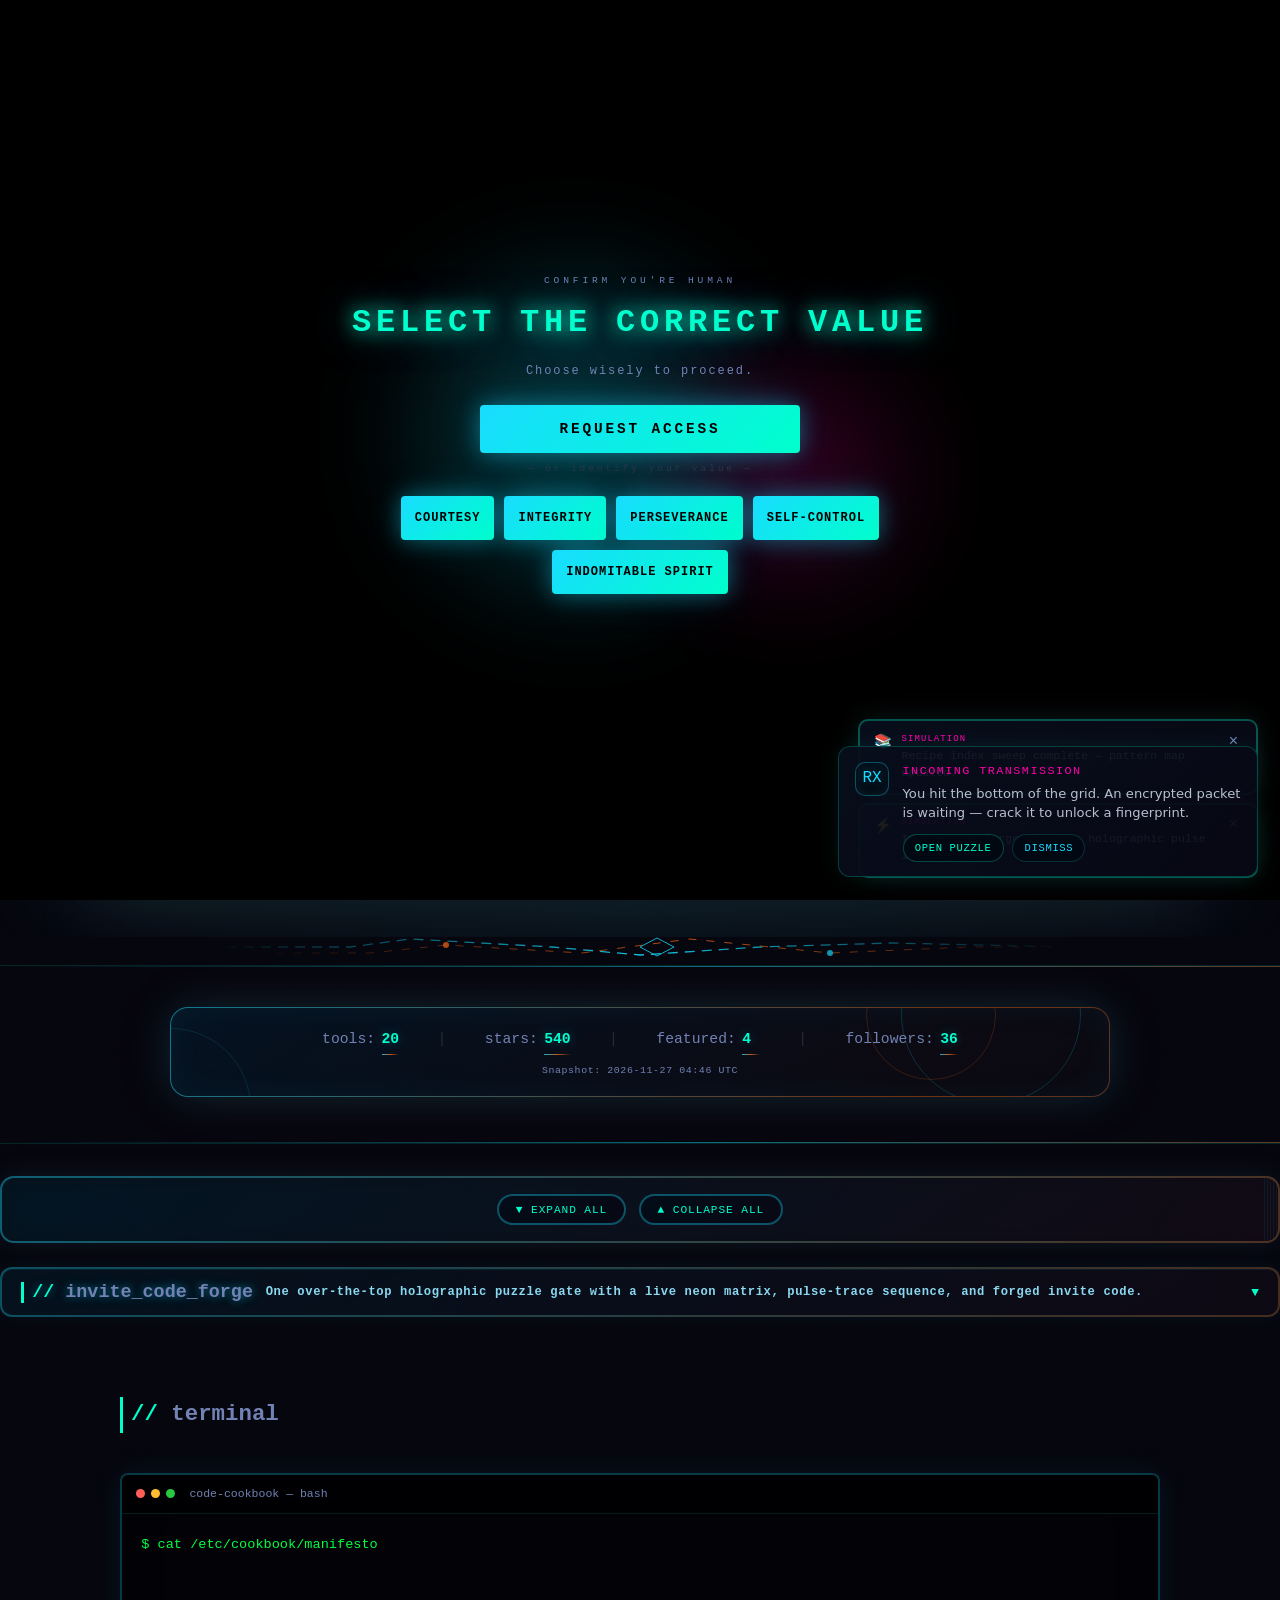
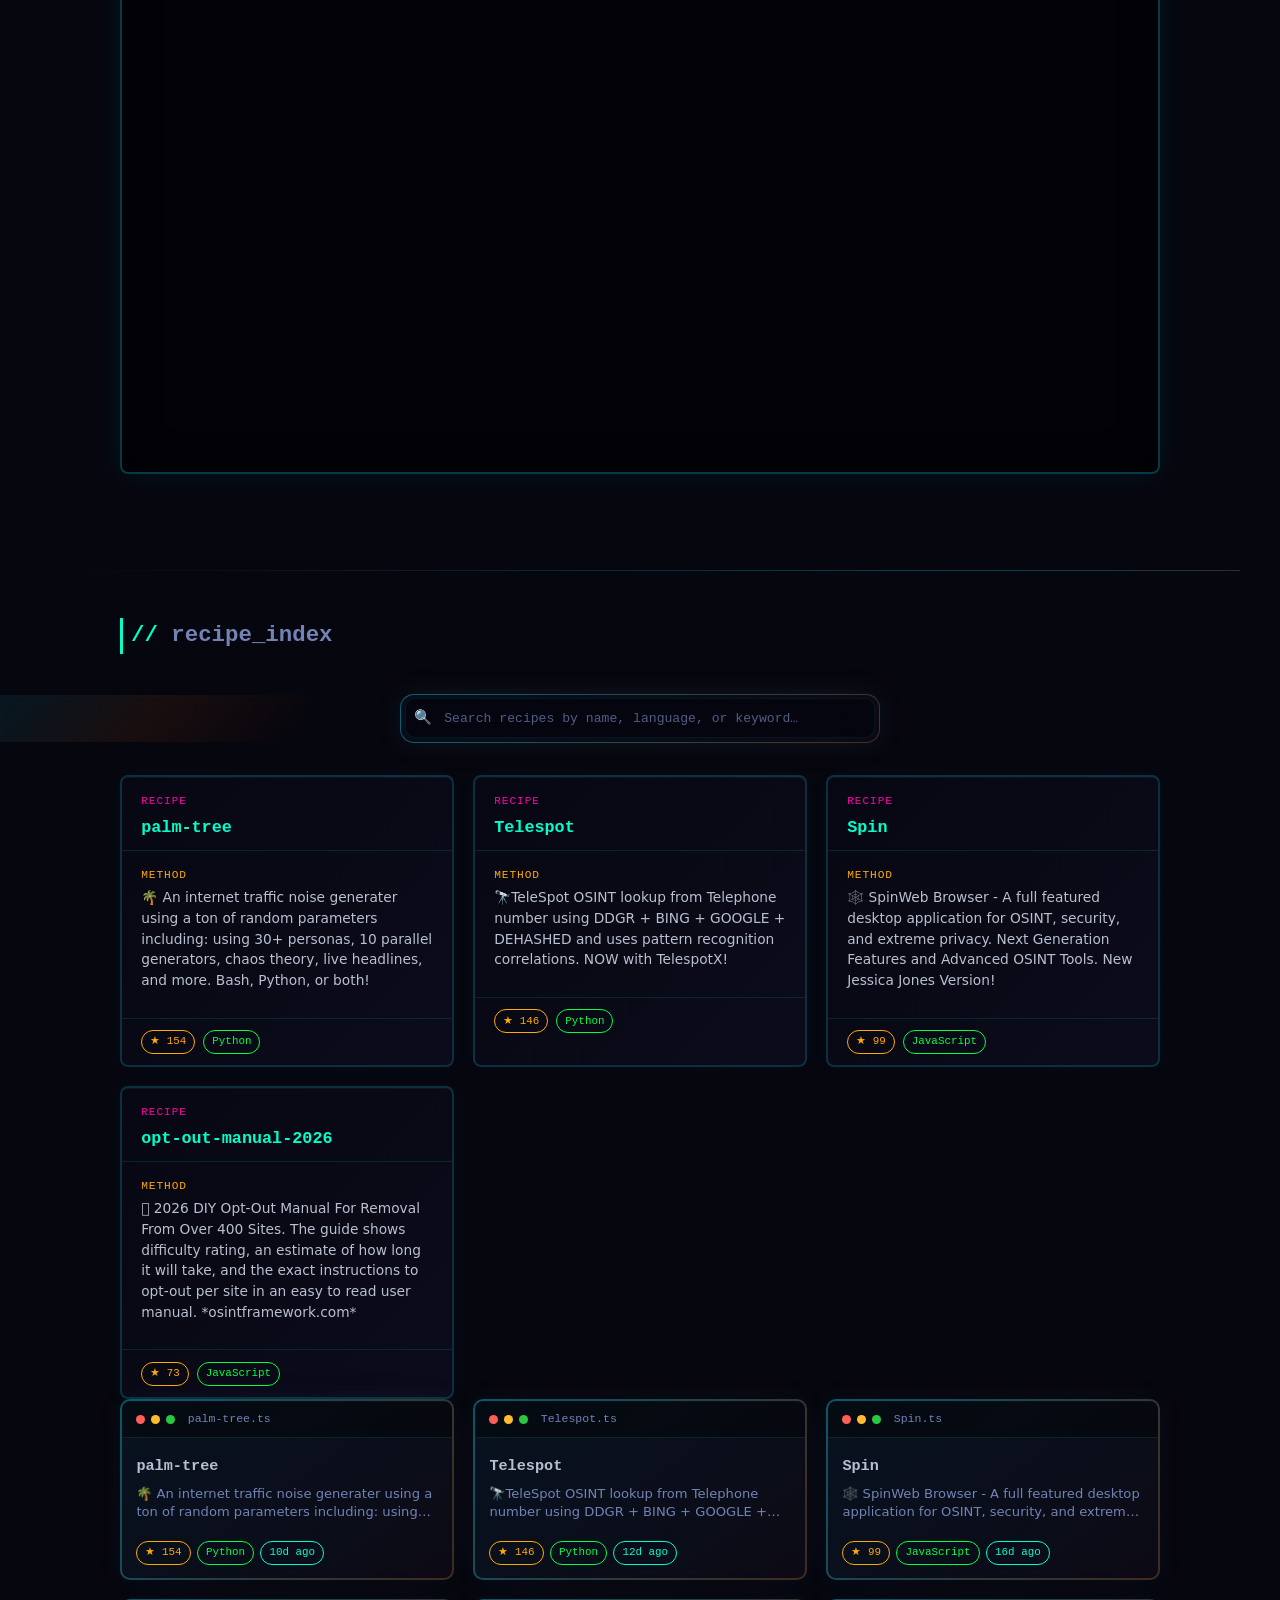
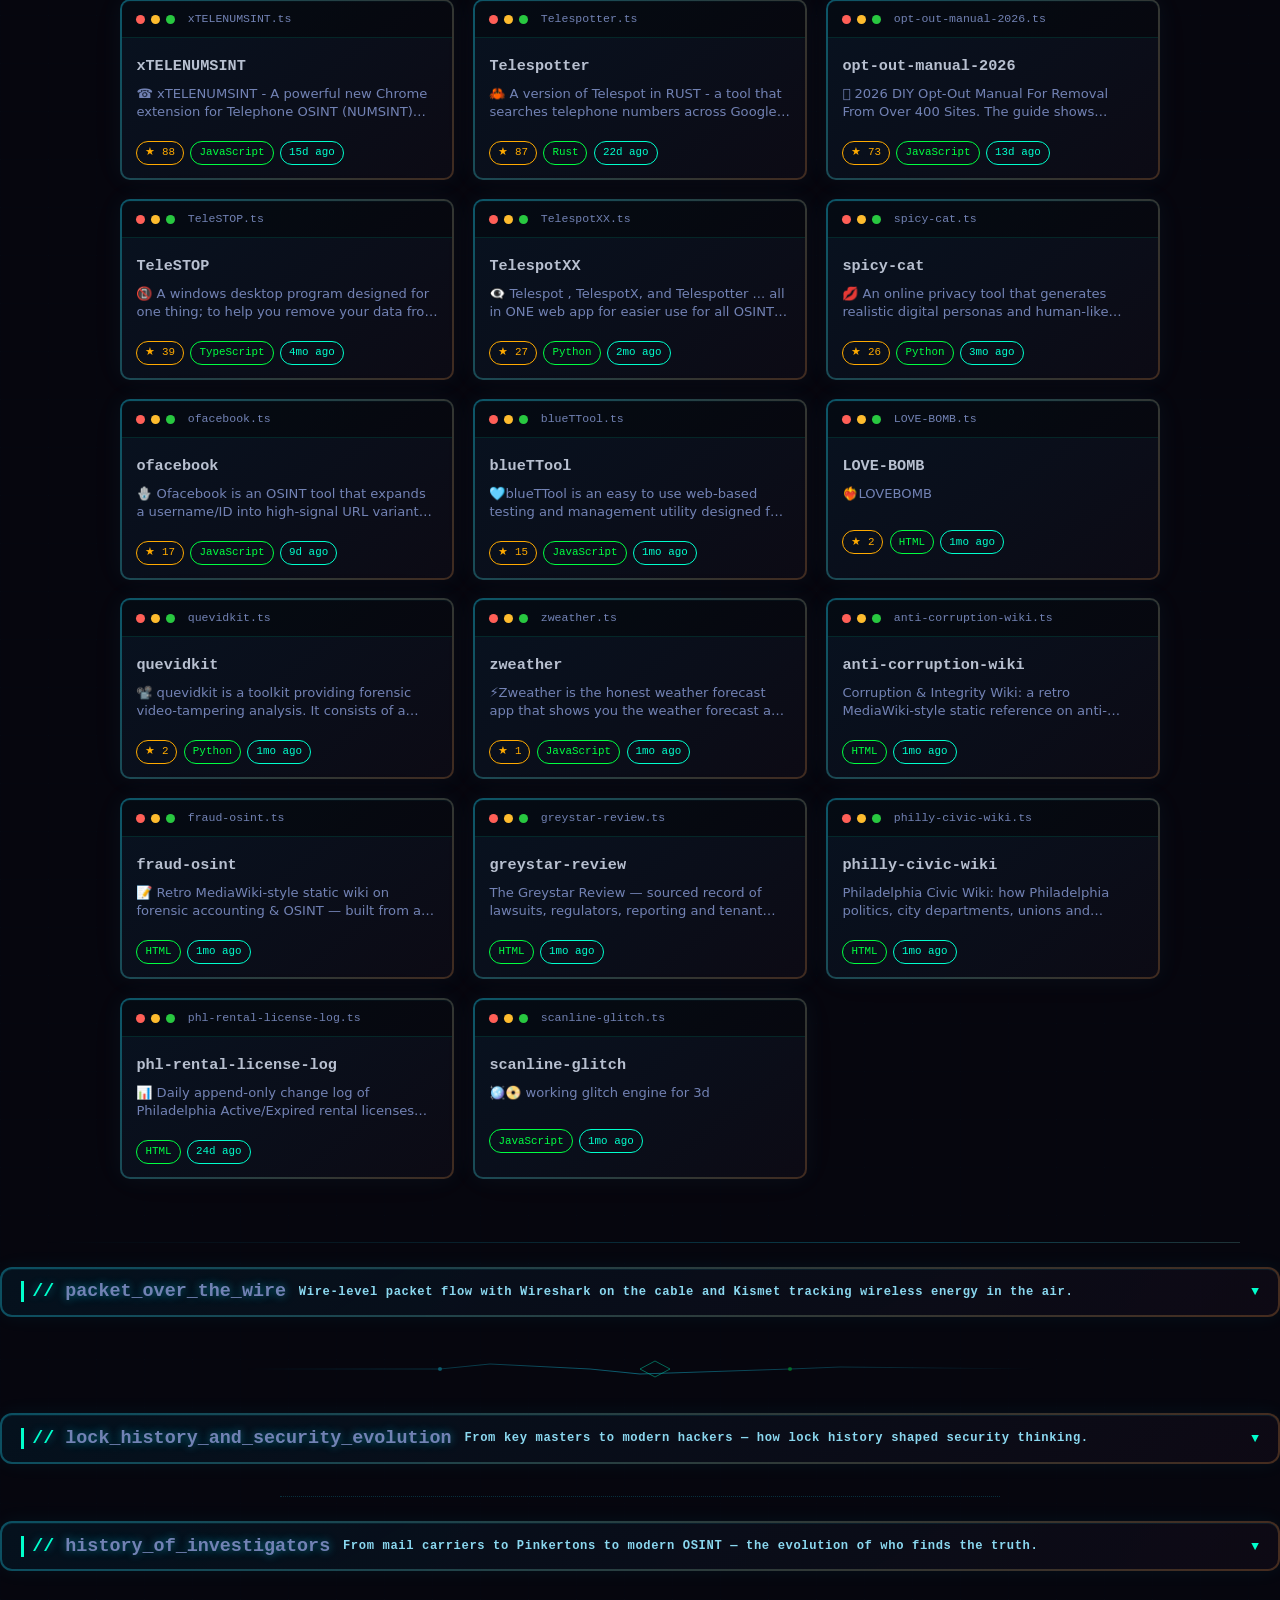
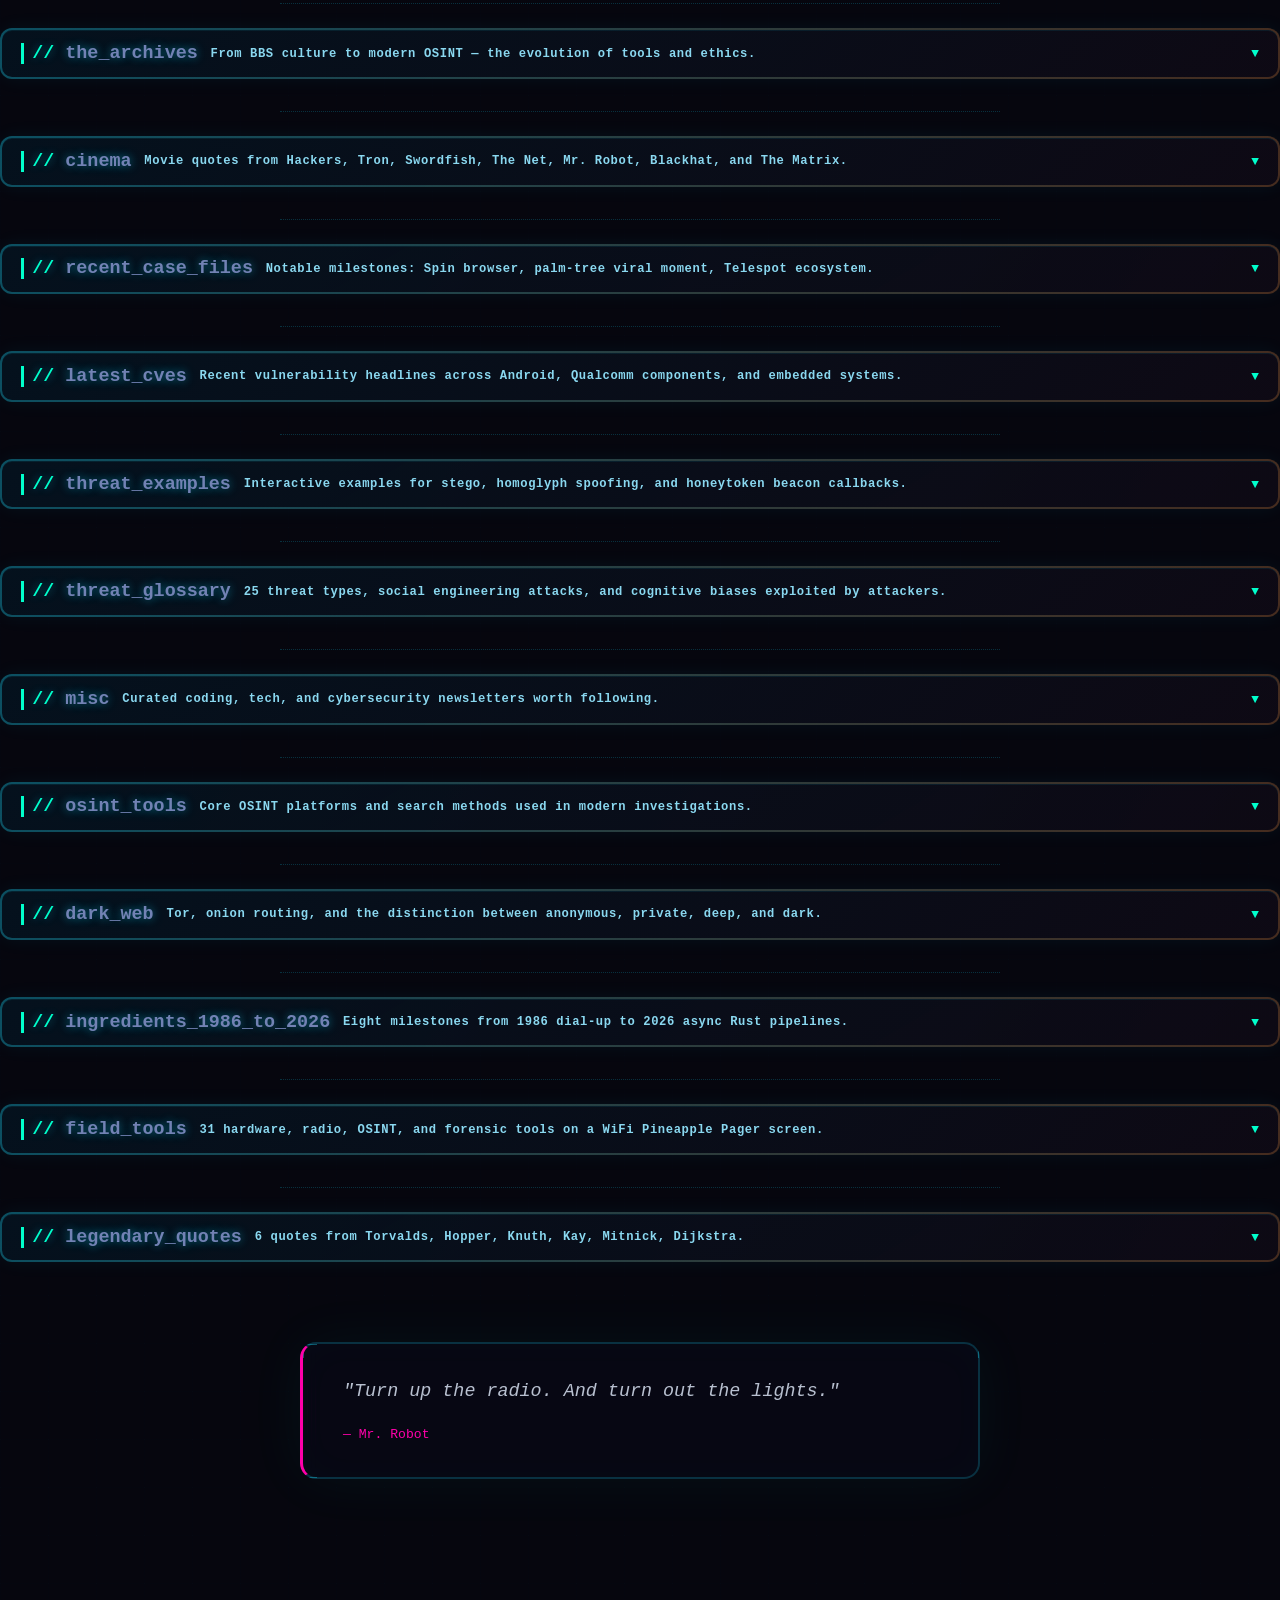
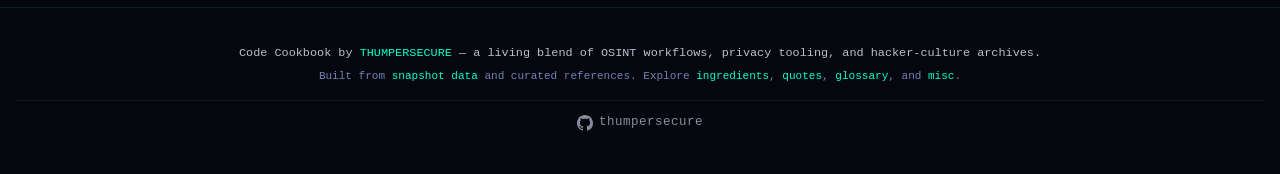
==== commit 229abac5: "chore: update site snapshot [skip ci]" ====
--- a/docs/index.html
+++ b/docs/index.html
@@ -36,7 +36,7 @@
 </script>
 
 <script id="fallback-snapshot" type="application/json">
-{"last_updated_utc":"2026-11-26T15:54:30.047Z","stats":{"tools_count":20,"stars_total":775,"featured_count":4,"followers":94},"repos":[{"name":"palm-tree","description":"🌴 An internet traffic noise generater using a ton of random parameters including: using 30+ personas, 10 parallel generators, chaos theory, live headlines, and more. Bash, Python, or both!","topics":[],"stars":154,"last_updated":"2026-11-25T11:38:40Z","language":"Python","homepage":"https://thumpersecure.github.io/palm-tree/","html_url":"https://github.com/thumpersecure/palm-tree","featured":true},{"name":"Telespot","description":"🔭TeleSpot OSINT lookup from Telephone number using DDGR + BING + GOOGLE + DEHASHED and uses pattern recognition correlations. NOW with TelespotX!","topics":["2026","osint","osint-kali","osint-phonenumbers","osint-python","osint-reconnaissance","osint-tools","osinttool","phone-number","telephone-number"],"stars":146,"last_updated":"2026-11-24T00:47:43Z","language":"Python","homepage":null,"html_url":"https://github.com/thumpersecure/Telespot","featured":true},{"name":"Spin","description":"🕸️  SpinWeb Browser - A full featured desktop application for OSINT, security, and extreme privacy. Next Generation Features and Advanced OSINT Tools. New Jessica Jones Version!","topics":[],"stars":99,"last_updated":"2026-11-20T03:41:47Z","language":"JavaScript","homepage":"https://thumpersecure.github.io/Spin/","html_url":"https://github.com/thumpersecure/Spin","featured":true},{"name":"xTELENUMSINT","description":"☎️ xTELENUMSINT - A powerful new Chrome extension for Telephone OSINT (NUMSINT) that automates searches in Google using 10 different formats. It then generates an extensive report using pattern analysis with advanced options. No coding required.","topics":["osint-phonenumbers","osint-tool","phone-number","telephone-number"],"stars":88,"last_updated":"2026-11-20T17:28:23Z","language":"JavaScript","homepage":null,"html_url":"https://github.com/thumpersecure/xTELENUMSINT","featured":false},{"name":"Telespotter","description":"🦀 A version of Telespot in RUST - a tool that searches telephone numbers across Google, Bing, DuckDuckGo, and Dehashed for phone numbers and focuses on identifying names, locations, and usernames in the results. ","topics":["osint","osint-phonenumbers","osint-python","osint-tool","osint-tools"],"stars":87,"last_updated":"2026-11-14T00:47:39Z","language":"Rust","homepage":null,"html_url":"https://github.com/thumpersecure/Telespotter","featured":false},{"name":"opt-out-manual-2026","description":"🫆 2026 DIY Opt-Out Manual For Removal From Over 400 Sites. The guide shows difficulty rating, an estimate of how long it will take, and the exact instructions to opt-out per site in an easy to read user manual. *osintframework.com*","topics":["guide","opt-out"],"stars":73,"last_updated":"2026-11-22T19:10:31Z","language":"JavaScript","homepage":"https://thumpersecure.github.io/opt-out-manual-2026/","html_url":"https://github.com/thumpersecure/opt-out-manual-2026","featured":true},{"name":"TeleSTOP","description":"📵 A windows desktop program designed for one thing; to help you remove your data from 50+ people-search sites at the source. No cloud, no APIs, 100% local. Pairs with xTELENUMSINT for faster detection/reporting. Reduce spam calls. Lower your risk for identity theft. Take back control. NO coding required. 100% free.","topics":[],"stars":39,"last_updated":"2026-07-16T02:46:18Z","language":"TypeScript","homepage":null,"html_url":"https://github.com/thumpersecure/TeleSTOP","featured":false},{"name":"TelespotXX","description":"👁️‍🗨️ Telespot , TelespotX, and Telespotter ... all in ONE web app for easier use for all OSINT Specialists.","topics":["osint","osint-2026","osint-phonenumbers","osint-tool","phone-numbers"],"stars":27,"last_updated":"2026-09-30T01:49:56Z","language":"Python","homepage":null,"html_url":"https://github.com/thumpersecure/TelespotXX","featured":false},{"name":"spicy-cat","description":"💋 An online privacy tool that generates realistic digital personas and human-like behavioral noise to disrupt profiling, correlation, and attribution. For best results use TOR and Firefox. Coded in Python.","topics":[],"stars":26,"last_updated":"2026-09-02T00:09:29Z","language":"Python","homepage":null,"html_url":"https://github.com/thumpersecure/spicy-cat","featured":false},{"name":"ofacebook","description":"🪬 Ofacebook is an OSINT tool that expands a username/ID into high-signal URL variants using prefixes, with workflows, search goals, and an in-app assistant for investigative information gathering.","topics":["osint-facebook","osint-tool"],"stars":16,"last_updated":"2026-11-26T08:58:30Z","language":"JavaScript","homepage":"https://thumpersecure.github.io/ofacebook/","html_url":"https://github.com/thumpersecure/ofacebook","featured":false},{"name":"blueTTool","description":"🩵blueTTool is an easy to use web-based testing and management utility designed for Bluetooth Low Energy (BLE) devices. It is used with the Bluefy browser on iOS devices to bypass Apple's native Web Bluetooth restrictions.","topics":["2026","app","ble","bluetooth","bluetooth-low-energy","educational-project","ios","iphone","iphone-app","open-source","research-tool","security-tools","web","webapp","wireless"],"stars":15,"last_updated":"2026-10-18T04:41:22Z","language":"JavaScript","homepage":"https://thumpersecure.github.io/blueTTool/","html_url":"https://github.com/thumpersecure/blueTTool","featured":false},{"name":"LOVE-BOMB","description":"❤️‍🔥LOVEBOMB","topics":[],"stars":2,"last_updated":"2026-11-01T05:57:31Z","language":"HTML","homepage":"https://thumpersecure.github.io/LOVE-BOMB/","html_url":"https://github.com/thumpersecure/LOVE-BOMB","featured":false},{"name":"quevidkit","description":"📽️ quevidkit is a toolkit providing forensic video‑tampering analysis. It consists of a Python CLI/REST backend and a simple web front‑end that runs in the browser or connects to a FastAPI server.","topics":[],"stars":2,"last_updated":"2026-11-01T06:01:13Z","language":"Python","homepage":"https://quevidkit.com/","html_url":"https://github.com/thumpersecure/quevidkit","featured":false},{"name":"zweather","description":"⚡️Zweather is the honest weather forecast app that shows you the weather forecast and what prior forecasts have changed. ","topics":["weather","weather-app","weather-forecast"],"stars":1,"last_updated":"2026-11-01T06:02:17Z","language":"JavaScript","homepage":"https://thumpersecure.github.io/zweather/","html_url":"https://github.com/thumpersecure/zweather","featured":false},{"name":"anti-corruption-wiki","description":"Corruption & Integrity Wiki: a retro MediaWiki-style static reference on anti-corruption frameworks, investigation, detection, technology, and measurement","topics":[],"stars":0,"last_updated":"2026-11-01T05:56:47Z","language":"HTML","homepage":"https://thumpersecure.github.io/anti-corruption-wiki/","html_url":"https://github.com/thumpersecure/anti-corruption-wiki","featured":false},{"name":"fraud-osint","description":"📝 Retro MediaWiki-style static wiki on forensic accounting & OSINT — built from a 7-source review + verified 2024-2026 research.","topics":[],"stars":0,"last_updated":"2026-11-01T05:57:12Z","language":"HTML","homepage":"https://thumpersecure.github.io/fraud-osint/","html_url":"https://github.com/thumpersecure/fraud-osint","featured":false},{"name":"greystar-review","description":"The Greystar Review — sourced record of lawsuits, regulators, reporting and tenant letters on Greystar and Bob Faith","topics":[],"stars":0,"last_updated":"2026-11-03T11:17:25Z","language":"HTML","homepage":"https://thumpersecure.github.io/greystar-review/","html_url":"https://github.com/thumpersecure/greystar-review","featured":false},{"name":"philly-civic-wiki","description":"Philadelphia Civic Wiki: how Philadelphia politics, city departments, unions and institutions work","topics":[],"stars":0,"last_updated":"2026-11-01T06:02:11Z","language":"HTML","homepage":"https://thumpersecure.github.io/philly-civic-wiki/","html_url":"https://github.com/thumpersecure/philly-civic-wiki","featured":false},{"name":"phl-rental-license-log","description":"📊 Daily append-only change log of Philadelphia Active/Expired rental licenses (public open data from phl.carto.com). Proof-of-concept history tracker.","topics":[],"stars":0,"last_updated":"2026-11-11T17:08:56Z","language":"HTML","homepage":"https://thumpersecure.github.io/phl-rental-license-log/","html_url":"https://github.com/thumpersecure/phl-rental-license-log","featured":false},{"name":"scanline-glitch","description":"🪩📀 working glitch engine for 3d","topics":[],"stars":0,"last_updated":"2026-11-01T06:00:24Z","language":"JavaScript","homepage":"https://thumpersecure.github.io/scanline-glitch/","html_url":"https://github.com/thumpersecure/scanline-glitch","featured":false}]}
+{"last_updated_utc":"2026-11-27T04:46:04.030Z","stats":{"tools_count":20,"stars_total":776,"featured_count":4,"followers":95},"repos":[{"name":"palm-tree","description":"🌴 An internet traffic noise generater using a ton of random parameters including: using 30+ personas, 10 parallel generators, chaos theory, live headlines, and more. Bash, Python, or both!","topics":[],"stars":154,"last_updated":"2026-11-25T11:38:40Z","language":"Python","homepage":"https://thumpersecure.github.io/palm-tree/","html_url":"https://github.com/thumpersecure/palm-tree","featured":true},{"name":"Telespot","description":"🔭TeleSpot OSINT lookup from Telephone number using DDGR + BING + GOOGLE + DEHASHED and uses pattern recognition correlations. NOW with TelespotX!","topics":["2026","osint","osint-kali","osint-phonenumbers","osint-python","osint-reconnaissance","osint-tools","osinttool","phone-number","telephone-number"],"stars":146,"last_updated":"2026-11-24T00:47:43Z","language":"Python","homepage":null,"html_url":"https://github.com/thumpersecure/Telespot","featured":true},{"name":"Spin","description":"🕸️  SpinWeb Browser - A full featured desktop application for OSINT, security, and extreme privacy. Next Generation Features and Advanced OSINT Tools. New Jessica Jones Version!","topics":[],"stars":99,"last_updated":"2026-11-20T03:41:47Z","language":"JavaScript","homepage":"https://thumpersecure.github.io/Spin/","html_url":"https://github.com/thumpersecure/Spin","featured":true},{"name":"xTELENUMSINT","description":"☎️ xTELENUMSINT - A powerful new Chrome extension for Telephone OSINT (NUMSINT) that automates searches in Google using 10 different formats. It then generates an extensive report using pattern analysis with advanced options. No coding required.","topics":["osint-phonenumbers","osint-tool","phone-number","telephone-number"],"stars":88,"last_updated":"2026-11-20T17:28:23Z","language":"JavaScript","homepage":null,"html_url":"https://github.com/thumpersecure/xTELENUMSINT","featured":false},{"name":"Telespotter","description":"🦀 A version of Telespot in RUST - a tool that searches telephone numbers across Google, Bing, DuckDuckGo, and Dehashed for phone numbers and focuses on identifying names, locations, and usernames in the results. ","topics":["osint","osint-phonenumbers","osint-python","osint-tool","osint-tools"],"stars":87,"last_updated":"2026-11-14T00:47:39Z","language":"Rust","homepage":null,"html_url":"https://github.com/thumpersecure/Telespotter","featured":false},{"name":"opt-out-manual-2026","description":"🫆 2026 DIY Opt-Out Manual For Removal From Over 400 Sites. The guide shows difficulty rating, an estimate of how long it will take, and the exact instructions to opt-out per site in an easy to read user manual. *osintframework.com*","topics":["guide","opt-out"],"stars":73,"last_updated":"2026-11-22T19:10:31Z","language":"JavaScript","homepage":"https://thumpersecure.github.io/opt-out-manual-2026/","html_url":"https://github.com/thumpersecure/opt-out-manual-2026","featured":true},{"name":"TeleSTOP","description":"📵 A windows desktop program designed for one thing; to help you remove your data from 50+ people-search sites at the source. No cloud, no APIs, 100% local. Pairs with xTELENUMSINT for faster detection/reporting. Reduce spam calls. Lower your risk for identity theft. Take back control. NO coding required. 100% free.","topics":[],"stars":39,"last_updated":"2026-07-16T02:46:18Z","language":"TypeScript","homepage":null,"html_url":"https://github.com/thumpersecure/TeleSTOP","featured":false},{"name":"TelespotXX","description":"👁️‍🗨️ Telespot , TelespotX, and Telespotter ... all in ONE web app for easier use for all OSINT Specialists.","topics":["osint","osint-2026","osint-phonenumbers","osint-tool","phone-numbers"],"stars":27,"last_updated":"2026-09-30T01:49:56Z","language":"Python","homepage":null,"html_url":"https://github.com/thumpersecure/TelespotXX","featured":false},{"name":"spicy-cat","description":"💋 An online privacy tool that generates realistic digital personas and human-like behavioral noise to disrupt profiling, correlation, and attribution. For best results use TOR and Firefox. Coded in Python.","topics":[],"stars":26,"last_updated":"2026-09-02T00:09:29Z","language":"Python","homepage":null,"html_url":"https://github.com/thumpersecure/spicy-cat","featured":false},{"name":"ofacebook","description":"🪬 Ofacebook is an OSINT tool that expands a username/ID into high-signal URL variants using prefixes, with workflows, search goals, and an in-app assistant for investigative information gathering.","topics":["osint-facebook","osint-tool"],"stars":17,"last_updated":"2026-11-27T00:47:32Z","language":"JavaScript","homepage":"https://thumpersecure.github.io/ofacebook/","html_url":"https://github.com/thumpersecure/ofacebook","featured":false},{"name":"blueTTool","description":"🩵blueTTool is an easy to use web-based testing and management utility designed for Bluetooth Low Energy (BLE) devices. It is used with the Bluefy browser on iOS devices to bypass Apple's native Web Bluetooth restrictions.","topics":["2026","app","ble","bluetooth","bluetooth-low-energy","educational-project","ios","iphone","iphone-app","open-source","research-tool","security-tools","web","webapp","wireless"],"stars":15,"last_updated":"2026-10-18T04:41:22Z","language":"JavaScript","homepage":"https://thumpersecure.github.io/blueTTool/","html_url":"https://github.com/thumpersecure/blueTTool","featured":false},{"name":"LOVE-BOMB","description":"❤️‍🔥LOVEBOMB","topics":[],"stars":2,"last_updated":"2026-11-01T05:57:31Z","language":"HTML","homepage":"https://thumpersecure.github.io/LOVE-BOMB/","html_url":"https://github.com/thumpersecure/LOVE-BOMB","featured":false},{"name":"quevidkit","description":"📽️ quevidkit is a toolkit providing forensic video‑tampering analysis. It consists of a Python CLI/REST backend and a simple web front‑end that runs in the browser or connects to a FastAPI server.","topics":[],"stars":2,"last_updated":"2026-11-01T06:01:13Z","language":"Python","homepage":"https://quevidkit.com/","html_url":"https://github.com/thumpersecure/quevidkit","featured":false},{"name":"zweather","description":"⚡️Zweather is the honest weather forecast app that shows you the weather forecast and what prior forecasts have changed. ","topics":["weather","weather-app","weather-forecast"],"stars":1,"last_updated":"2026-11-01T06:02:17Z","language":"JavaScript","homepage":"https://thumpersecure.github.io/zweather/","html_url":"https://github.com/thumpersecure/zweather","featured":false},{"name":"anti-corruption-wiki","description":"Corruption & Integrity Wiki: a retro MediaWiki-style static reference on anti-corruption frameworks, investigation, detection, technology, and measurement","topics":[],"stars":0,"last_updated":"2026-11-01T05:56:47Z","language":"HTML","homepage":"https://thumpersecure.github.io/anti-corruption-wiki/","html_url":"https://github.com/thumpersecure/anti-corruption-wiki","featured":false},{"name":"fraud-osint","description":"📝 Retro MediaWiki-style static wiki on forensic accounting & OSINT — built from a 7-source review + verified 2024-2026 research.","topics":[],"stars":0,"last_updated":"2026-11-01T05:57:12Z","language":"HTML","homepage":"https://thumpersecure.github.io/fraud-osint/","html_url":"https://github.com/thumpersecure/fraud-osint","featured":false},{"name":"greystar-review","description":"The Greystar Review — sourced record of lawsuits, regulators, reporting and tenant letters on Greystar and Bob Faith","topics":[],"stars":0,"last_updated":"2026-11-03T11:17:25Z","language":"HTML","homepage":"https://thumpersecure.github.io/greystar-review/","html_url":"https://github.com/thumpersecure/greystar-review","featured":false},{"name":"philly-civic-wiki","description":"Philadelphia Civic Wiki: how Philadelphia politics, city departments, unions and institutions work","topics":[],"stars":0,"last_updated":"2026-11-01T06:02:11Z","language":"HTML","homepage":"https://thumpersecure.github.io/philly-civic-wiki/","html_url":"https://github.com/thumpersecure/philly-civic-wiki","featured":false},{"name":"phl-rental-license-log","description":"📊 Daily append-only change log of Philadelphia Active/Expired rental licenses (public open data from phl.carto.com). Proof-of-concept history tracker.","topics":[],"stars":0,"last_updated":"2026-11-11T17:08:56Z","language":"HTML","homepage":"https://thumpersecure.github.io/phl-rental-license-log/","html_url":"https://github.com/thumpersecure/phl-rental-license-log","featured":false},{"name":"scanline-glitch","description":"🪩📀 working glitch engine for 3d","topics":[],"stars":0,"last_updated":"2026-11-01T06:00:24Z","language":"JavaScript","homepage":"https://thumpersecure.github.io/scanline-glitch/","html_url":"https://github.com/thumpersecure/scanline-glitch","featured":false}]}
 </script>
 
 <link rel="stylesheet" href="css/styles.css?v=20260611a">
@@ -872,7 +872,7 @@
           <pre class="nfo nfo-toolkit" id="nfoToolkit" aria-label="Thumpersecure Toolkit NFO block">╔══════════════════════════════════════════════════════════╗
 ║            THUMPERSECURE TOOLKIT  2026            ║
 ║  TYPE : OSINT / SEO / Privacy                     ║
-║  TOOLS: 20   STARS: 775  +                         ║
+║  TOOLS: 20   STARS: 776  +                         ║
 ╠══════════════════════════════════════════════════════════╣
   TOOL NAME             LANG        ★
   ───────────────────────────────────────
@@ -885,7 +885,7 @@
   TeleSTOP              TypeScript 39
   TelespotXX            Python     27
   spicy-cat             Python     26
-  ofacebook             JavaScript 16
+  ofacebook             JavaScript 17
   blueTTool             JavaScript 15
   LOVE-BOMB             HTML       2
   quevidkit             Python     2
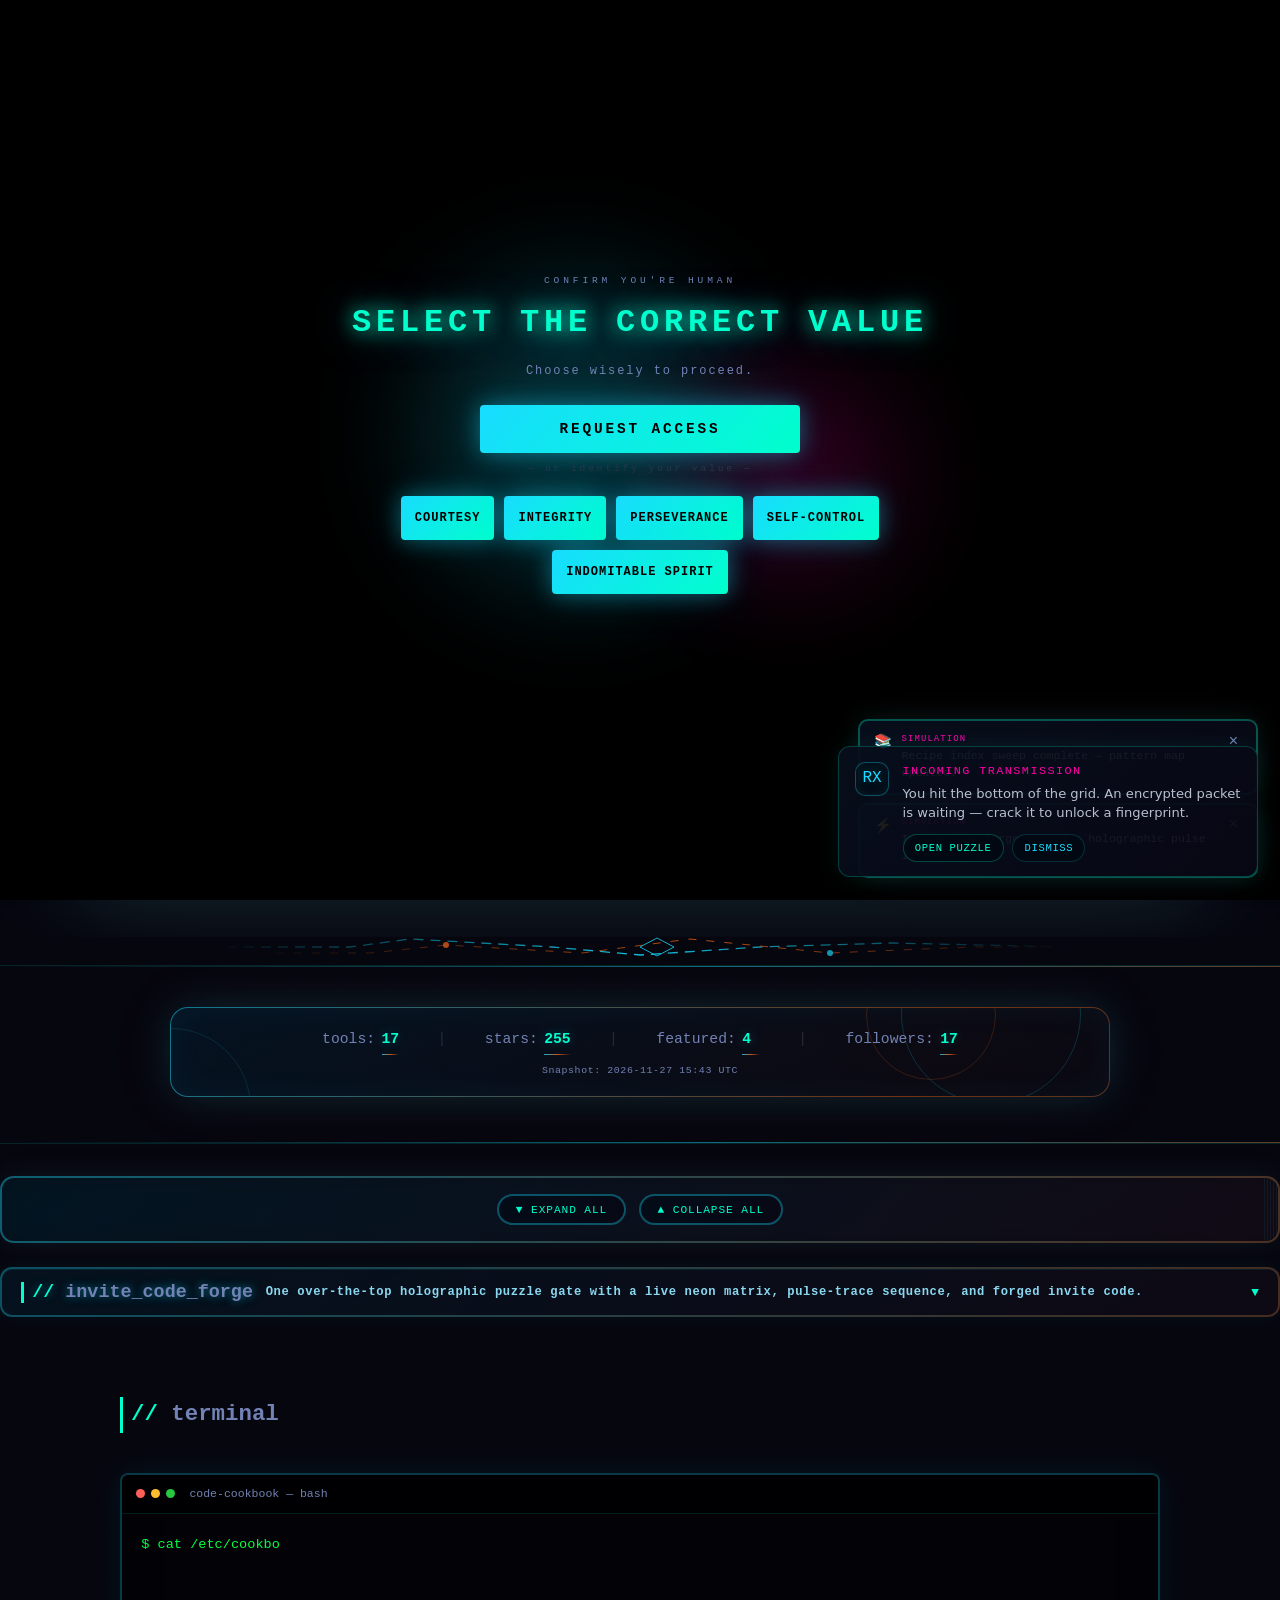
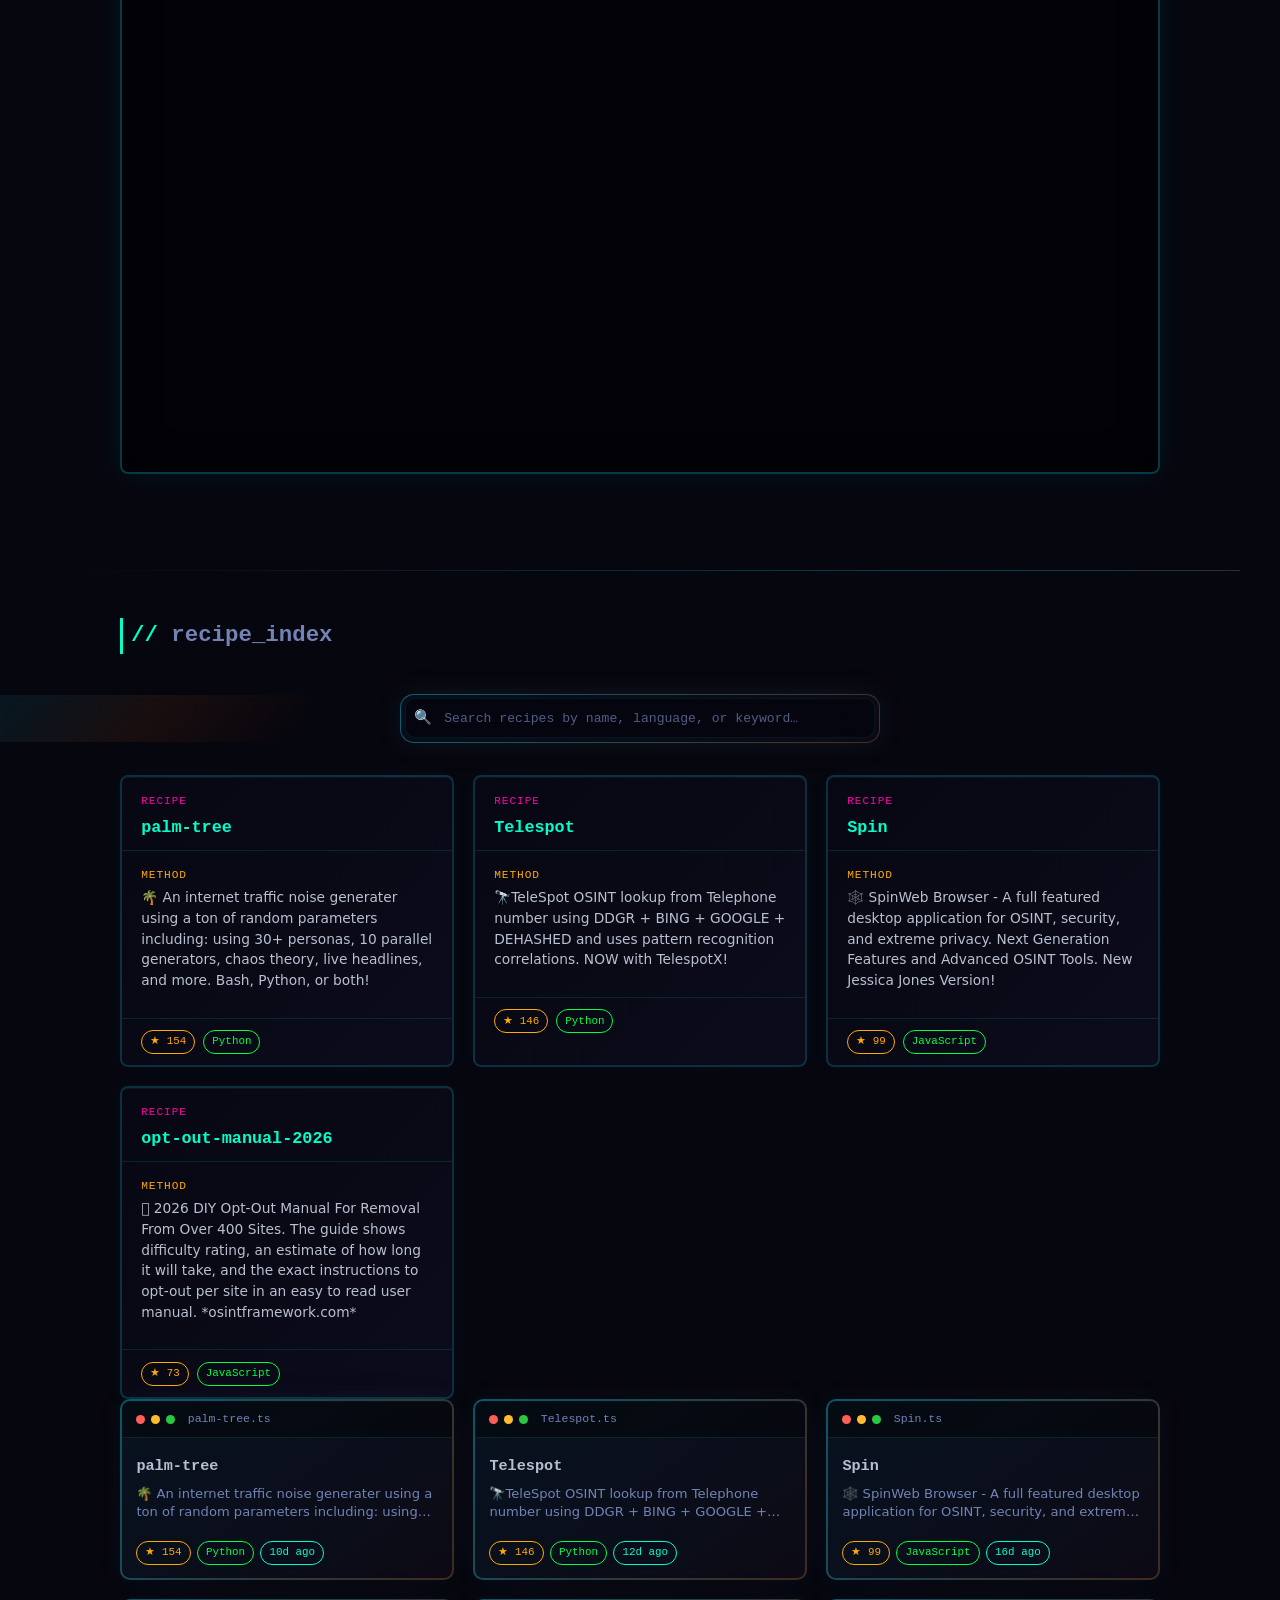
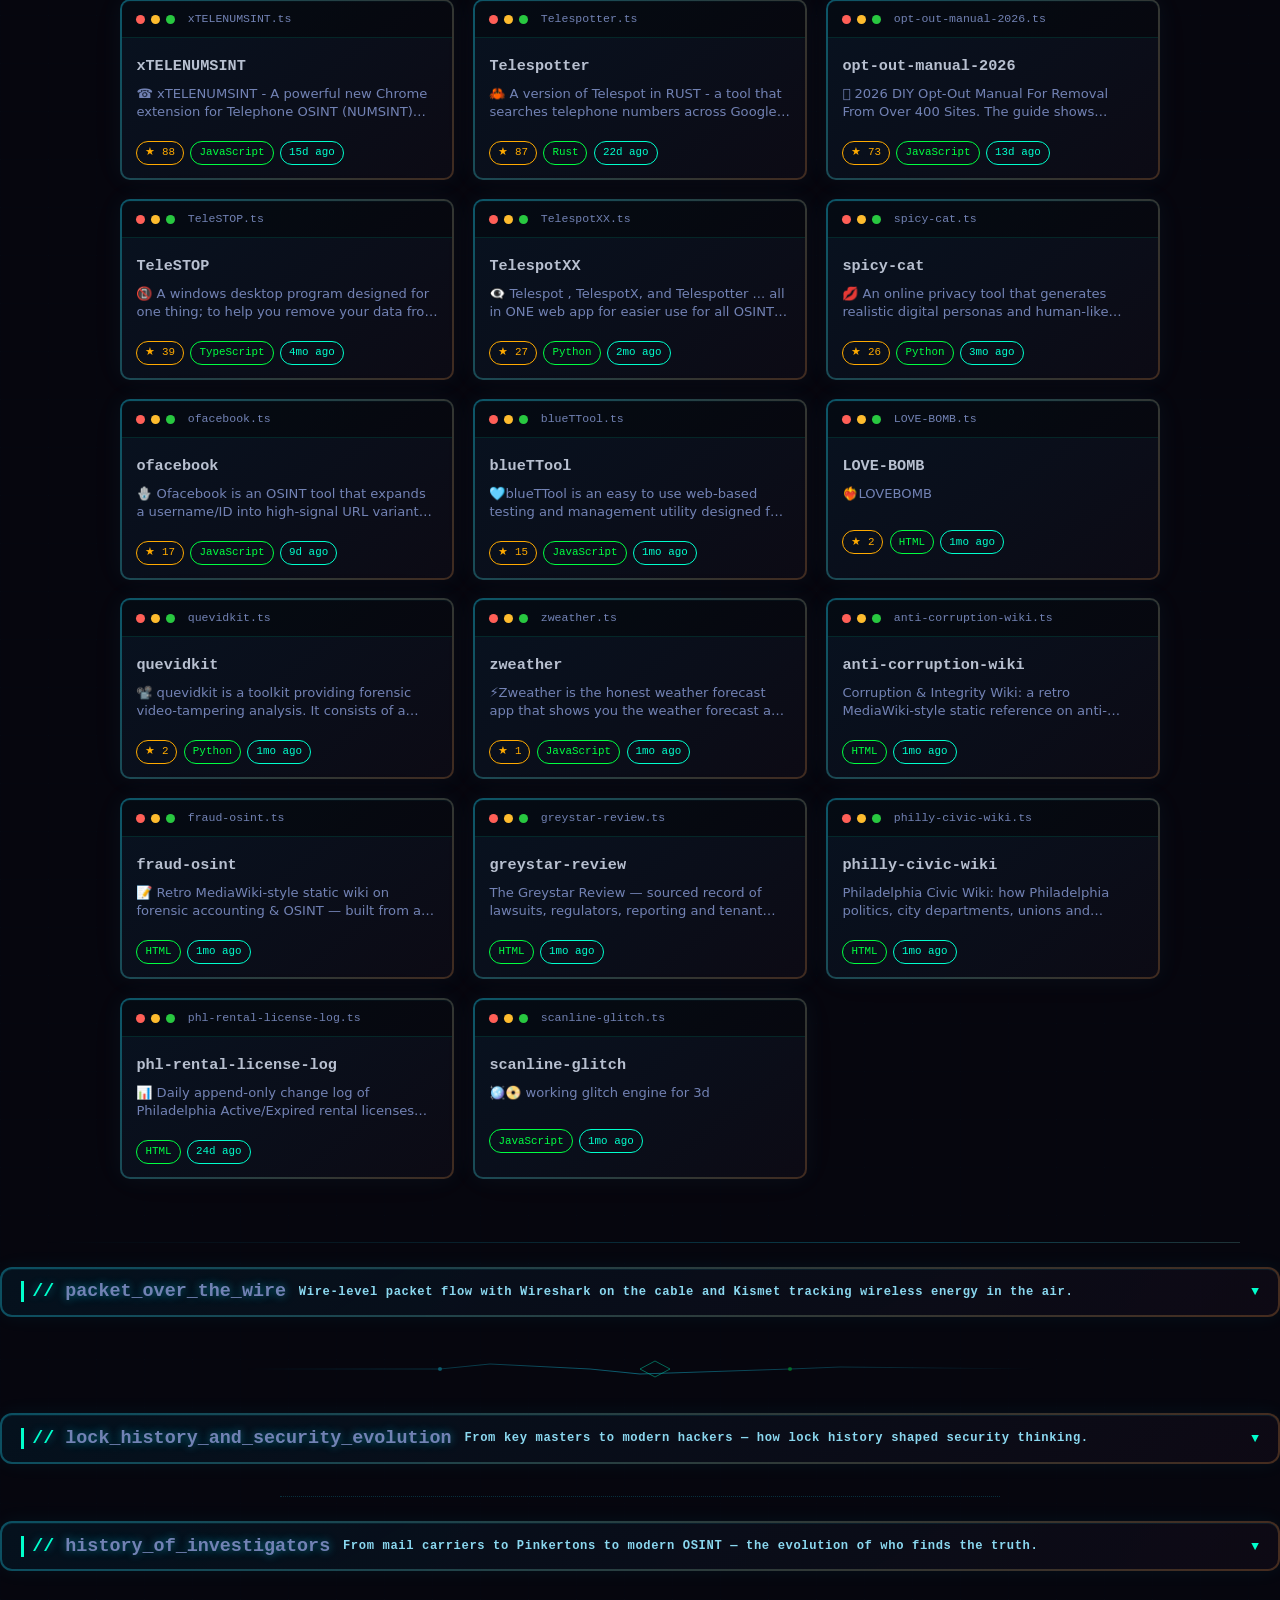
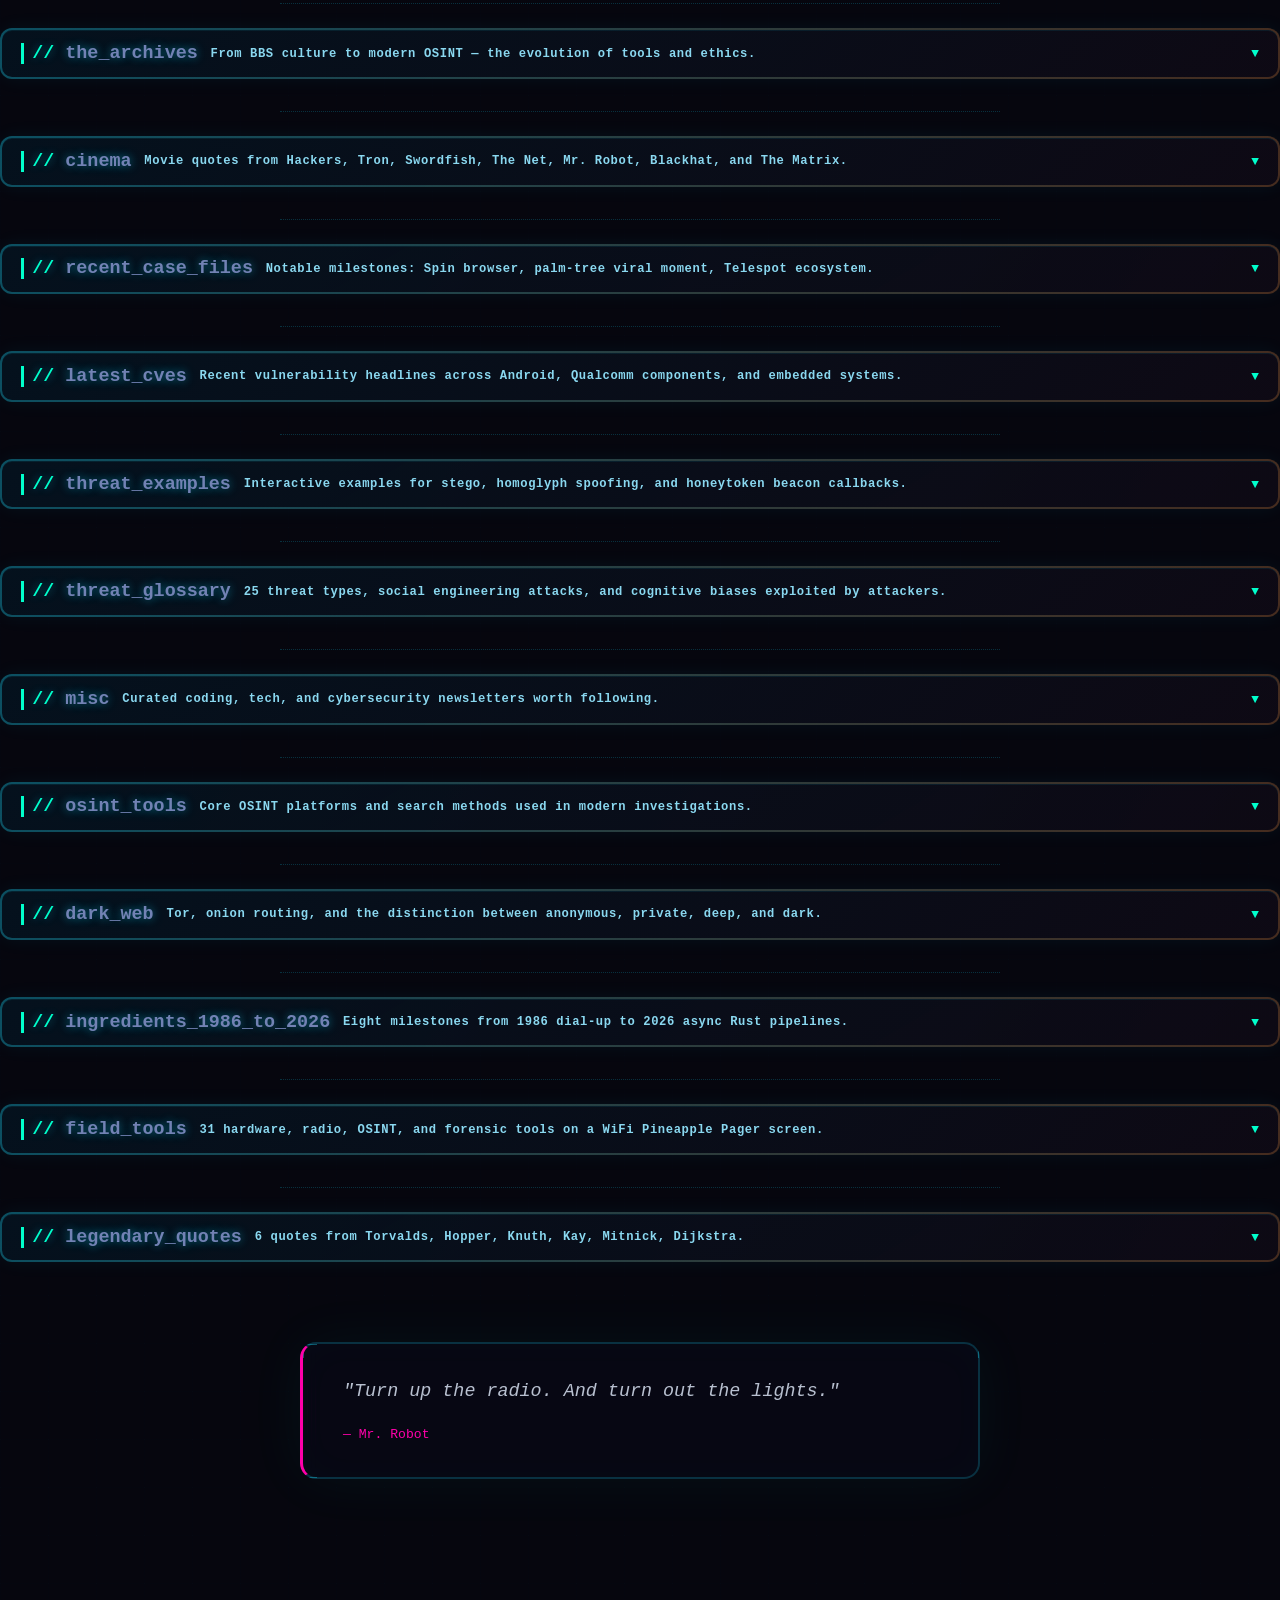
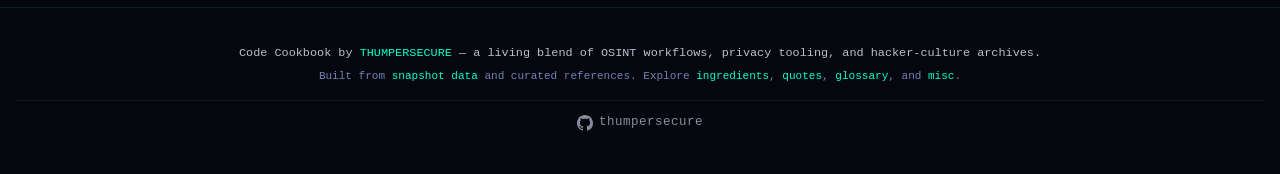
==== commit 5424cf7b: "chore: update site snapshot [skip ci]" ====
--- a/docs/index.html
+++ b/docs/index.html
@@ -36,7 +36,7 @@
 </script>
 
 <script id="fallback-snapshot" type="application/json">
-{"last_updated_utc":"2026-11-27T04:46:04.030Z","stats":{"tools_count":20,"stars_total":776,"featured_count":4,"followers":95},"repos":[{"name":"palm-tree","description":"🌴 An internet traffic noise generater using a ton of random parameters including: using 30+ personas, 10 parallel generators, chaos theory, live headlines, and more. Bash, Python, or both!","topics":[],"stars":154,"last_updated":"2026-11-25T11:38:40Z","language":"Python","homepage":"https://thumpersecure.github.io/palm-tree/","html_url":"https://github.com/thumpersecure/palm-tree","featured":true},{"name":"Telespot","description":"🔭TeleSpot OSINT lookup from Telephone number using DDGR + BING + GOOGLE + DEHASHED and uses pattern recognition correlations. NOW with TelespotX!","topics":["2026","osint","osint-kali","osint-phonenumbers","osint-python","osint-reconnaissance","osint-tools","osinttool","phone-number","telephone-number"],"stars":146,"last_updated":"2026-11-24T00:47:43Z","language":"Python","homepage":null,"html_url":"https://github.com/thumpersecure/Telespot","featured":true},{"name":"Spin","description":"🕸️  SpinWeb Browser - A full featured desktop application for OSINT, security, and extreme privacy. Next Generation Features and Advanced OSINT Tools. New Jessica Jones Version!","topics":[],"stars":99,"last_updated":"2026-11-20T03:41:47Z","language":"JavaScript","homepage":"https://thumpersecure.github.io/Spin/","html_url":"https://github.com/thumpersecure/Spin","featured":true},{"name":"xTELENUMSINT","description":"☎️ xTELENUMSINT - A powerful new Chrome extension for Telephone OSINT (NUMSINT) that automates searches in Google using 10 different formats. It then generates an extensive report using pattern analysis with advanced options. No coding required.","topics":["osint-phonenumbers","osint-tool","phone-number","telephone-number"],"stars":88,"last_updated":"2026-11-20T17:28:23Z","language":"JavaScript","homepage":null,"html_url":"https://github.com/thumpersecure/xTELENUMSINT","featured":false},{"name":"Telespotter","description":"🦀 A version of Telespot in RUST - a tool that searches telephone numbers across Google, Bing, DuckDuckGo, and Dehashed for phone numbers and focuses on identifying names, locations, and usernames in the results. ","topics":["osint","osint-phonenumbers","osint-python","osint-tool","osint-tools"],"stars":87,"last_updated":"2026-11-14T00:47:39Z","language":"Rust","homepage":null,"html_url":"https://github.com/thumpersecure/Telespotter","featured":false},{"name":"opt-out-manual-2026","description":"🫆 2026 DIY Opt-Out Manual For Removal From Over 400 Sites. The guide shows difficulty rating, an estimate of how long it will take, and the exact instructions to opt-out per site in an easy to read user manual. *osintframework.com*","topics":["guide","opt-out"],"stars":73,"last_updated":"2026-11-22T19:10:31Z","language":"JavaScript","homepage":"https://thumpersecure.github.io/opt-out-manual-2026/","html_url":"https://github.com/thumpersecure/opt-out-manual-2026","featured":true},{"name":"TeleSTOP","description":"📵 A windows desktop program designed for one thing; to help you remove your data from 50+ people-search sites at the source. No cloud, no APIs, 100% local. Pairs with xTELENUMSINT for faster detection/reporting. Reduce spam calls. Lower your risk for identity theft. Take back control. NO coding required. 100% free.","topics":[],"stars":39,"last_updated":"2026-07-16T02:46:18Z","language":"TypeScript","homepage":null,"html_url":"https://github.com/thumpersecure/TeleSTOP","featured":false},{"name":"TelespotXX","description":"👁️‍🗨️ Telespot , TelespotX, and Telespotter ... all in ONE web app for easier use for all OSINT Specialists.","topics":["osint","osint-2026","osint-phonenumbers","osint-tool","phone-numbers"],"stars":27,"last_updated":"2026-09-30T01:49:56Z","language":"Python","homepage":null,"html_url":"https://github.com/thumpersecure/TelespotXX","featured":false},{"name":"spicy-cat","description":"💋 An online privacy tool that generates realistic digital personas and human-like behavioral noise to disrupt profiling, correlation, and attribution. For best results use TOR and Firefox. Coded in Python.","topics":[],"stars":26,"last_updated":"2026-09-02T00:09:29Z","language":"Python","homepage":null,"html_url":"https://github.com/thumpersecure/spicy-cat","featured":false},{"name":"ofacebook","description":"🪬 Ofacebook is an OSINT tool that expands a username/ID into high-signal URL variants using prefixes, with workflows, search goals, and an in-app assistant for investigative information gathering.","topics":["osint-facebook","osint-tool"],"stars":17,"last_updated":"2026-11-27T00:47:32Z","language":"JavaScript","homepage":"https://thumpersecure.github.io/ofacebook/","html_url":"https://github.com/thumpersecure/ofacebook","featured":false},{"name":"blueTTool","description":"🩵blueTTool is an easy to use web-based testing and management utility designed for Bluetooth Low Energy (BLE) devices. It is used with the Bluefy browser on iOS devices to bypass Apple's native Web Bluetooth restrictions.","topics":["2026","app","ble","bluetooth","bluetooth-low-energy","educational-project","ios","iphone","iphone-app","open-source","research-tool","security-tools","web","webapp","wireless"],"stars":15,"last_updated":"2026-10-18T04:41:22Z","language":"JavaScript","homepage":"https://thumpersecure.github.io/blueTTool/","html_url":"https://github.com/thumpersecure/blueTTool","featured":false},{"name":"LOVE-BOMB","description":"❤️‍🔥LOVEBOMB","topics":[],"stars":2,"last_updated":"2026-11-01T05:57:31Z","language":"HTML","homepage":"https://thumpersecure.github.io/LOVE-BOMB/","html_url":"https://github.com/thumpersecure/LOVE-BOMB","featured":false},{"name":"quevidkit","description":"📽️ quevidkit is a toolkit providing forensic video‑tampering analysis. It consists of a Python CLI/REST backend and a simple web front‑end that runs in the browser or connects to a FastAPI server.","topics":[],"stars":2,"last_updated":"2026-11-01T06:01:13Z","language":"Python","homepage":"https://quevidkit.com/","html_url":"https://github.com/thumpersecure/quevidkit","featured":false},{"name":"zweather","description":"⚡️Zweather is the honest weather forecast app that shows you the weather forecast and what prior forecasts have changed. ","topics":["weather","weather-app","weather-forecast"],"stars":1,"last_updated":"2026-11-01T06:02:17Z","language":"JavaScript","homepage":"https://thumpersecure.github.io/zweather/","html_url":"https://github.com/thumpersecure/zweather","featured":false},{"name":"anti-corruption-wiki","description":"Corruption & Integrity Wiki: a retro MediaWiki-style static reference on anti-corruption frameworks, investigation, detection, technology, and measurement","topics":[],"stars":0,"last_updated":"2026-11-01T05:56:47Z","language":"HTML","homepage":"https://thumpersecure.github.io/anti-corruption-wiki/","html_url":"https://github.com/thumpersecure/anti-corruption-wiki","featured":false},{"name":"fraud-osint","description":"📝 Retro MediaWiki-style static wiki on forensic accounting & OSINT — built from a 7-source review + verified 2024-2026 research.","topics":[],"stars":0,"last_updated":"2026-11-01T05:57:12Z","language":"HTML","homepage":"https://thumpersecure.github.io/fraud-osint/","html_url":"https://github.com/thumpersecure/fraud-osint","featured":false},{"name":"greystar-review","description":"The Greystar Review — sourced record of lawsuits, regulators, reporting and tenant letters on Greystar and Bob Faith","topics":[],"stars":0,"last_updated":"2026-11-03T11:17:25Z","language":"HTML","homepage":"https://thumpersecure.github.io/greystar-review/","html_url":"https://github.com/thumpersecure/greystar-review","featured":false},{"name":"philly-civic-wiki","description":"Philadelphia Civic Wiki: how Philadelphia politics, city departments, unions and institutions work","topics":[],"stars":0,"last_updated":"2026-11-01T06:02:11Z","language":"HTML","homepage":"https://thumpersecure.github.io/philly-civic-wiki/","html_url":"https://github.com/thumpersecure/philly-civic-wiki","featured":false},{"name":"phl-rental-license-log","description":"📊 Daily append-only change log of Philadelphia Active/Expired rental licenses (public open data from phl.carto.com). Proof-of-concept history tracker.","topics":[],"stars":0,"last_updated":"2026-11-11T17:08:56Z","language":"HTML","homepage":"https://thumpersecure.github.io/phl-rental-license-log/","html_url":"https://github.com/thumpersecure/phl-rental-license-log","featured":false},{"name":"scanline-glitch","description":"🪩📀 working glitch engine for 3d","topics":[],"stars":0,"last_updated":"2026-11-01T06:00:24Z","language":"JavaScript","homepage":"https://thumpersecure.github.io/scanline-glitch/","html_url":"https://github.com/thumpersecure/scanline-glitch","featured":false}]}
+{"last_updated_utc":"2026-11-27T15:43:12.127Z","stats":{"tools_count":20,"stars_total":776,"featured_count":4,"followers":95},"repos":[{"name":"palm-tree","description":"🌴 An internet traffic noise generater using a ton of random parameters including: using 30+ personas, 10 parallel generators, chaos theory, live headlines, and more. Bash, Python, or both!","topics":[],"stars":154,"last_updated":"2026-11-25T11:38:40Z","language":"Python","homepage":"https://thumpersecure.github.io/palm-tree/","html_url":"https://github.com/thumpersecure/palm-tree","featured":true},{"name":"Telespot","description":"🔭TeleSpot OSINT lookup from Telephone number using DDGR + BING + GOOGLE + DEHASHED and uses pattern recognition correlations. NOW with TelespotX!","topics":["2026","osint","osint-kali","osint-phonenumbers","osint-python","osint-reconnaissance","osint-tools","osinttool","phone-number","telephone-number"],"stars":146,"last_updated":"2026-11-24T00:47:43Z","language":"Python","homepage":null,"html_url":"https://github.com/thumpersecure/Telespot","featured":true},{"name":"Spin","description":"🕸️  SpinWeb Browser - A full featured desktop application for OSINT, security, and extreme privacy. Next Generation Features and Advanced OSINT Tools. New Jessica Jones Version!","topics":[],"stars":99,"last_updated":"2026-11-20T03:41:47Z","language":"JavaScript","homepage":"https://thumpersecure.github.io/Spin/","html_url":"https://github.com/thumpersecure/Spin","featured":true},{"name":"xTELENUMSINT","description":"☎️ xTELENUMSINT - A powerful new Chrome extension for Telephone OSINT (NUMSINT) that automates searches in Google using 10 different formats. It then generates an extensive report using pattern analysis with advanced options. No coding required.","topics":["osint-phonenumbers","osint-tool","phone-number","telephone-number"],"stars":88,"last_updated":"2026-11-20T17:28:23Z","language":"JavaScript","homepage":null,"html_url":"https://github.com/thumpersecure/xTELENUMSINT","featured":false},{"name":"Telespotter","description":"🦀 A version of Telespot in RUST - a tool that searches telephone numbers across Google, Bing, DuckDuckGo, and Dehashed for phone numbers and focuses on identifying names, locations, and usernames in the results. ","topics":["osint","osint-phonenumbers","osint-python","osint-tool","osint-tools"],"stars":87,"last_updated":"2026-11-14T00:47:39Z","language":"Rust","homepage":null,"html_url":"https://github.com/thumpersecure/Telespotter","featured":false},{"name":"opt-out-manual-2026","description":"🫆 2026 DIY Opt-Out Manual For Removal From Over 400 Sites. The guide shows difficulty rating, an estimate of how long it will take, and the exact instructions to opt-out per site in an easy to read user manual. *osintframework.com*","topics":["guide","opt-out"],"stars":73,"last_updated":"2026-11-22T19:10:31Z","language":"JavaScript","homepage":"https://thumpersecure.github.io/opt-out-manual-2026/","html_url":"https://github.com/thumpersecure/opt-out-manual-2026","featured":true},{"name":"TeleSTOP","description":"📵 A windows desktop program designed for one thing; to help you remove your data from 50+ people-search sites at the source. No cloud, no APIs, 100% local. Pairs with xTELENUMSINT for faster detection/reporting. Reduce spam calls. Lower your risk for identity theft. Take back control. NO coding required. 100% free.","topics":[],"stars":39,"last_updated":"2026-07-16T02:46:18Z","language":"TypeScript","homepage":null,"html_url":"https://github.com/thumpersecure/TeleSTOP","featured":false},{"name":"TelespotXX","description":"👁️‍🗨️ Telespot , TelespotX, and Telespotter ... all in ONE web app for easier use for all OSINT Specialists.","topics":["osint","osint-2026","osint-phonenumbers","osint-tool","phone-numbers"],"stars":27,"last_updated":"2026-09-30T01:49:56Z","language":"Python","homepage":null,"html_url":"https://github.com/thumpersecure/TelespotXX","featured":false},{"name":"spicy-cat","description":"💋 An online privacy tool that generates realistic digital personas and human-like behavioral noise to disrupt profiling, correlation, and attribution. For best results use TOR and Firefox. Coded in Python.","topics":[],"stars":26,"last_updated":"2026-09-02T00:09:29Z","language":"Python","homepage":null,"html_url":"https://github.com/thumpersecure/spicy-cat","featured":false},{"name":"ofacebook","description":"🪬 Ofacebook is an OSINT tool that expands a username/ID into high-signal URL variants using prefixes, with workflows, search goals, and an in-app assistant for investigative information gathering.","topics":["osint-facebook","osint-tool"],"stars":17,"last_updated":"2026-11-27T00:47:32Z","language":"JavaScript","homepage":"https://thumpersecure.github.io/ofacebook/","html_url":"https://github.com/thumpersecure/ofacebook","featured":false},{"name":"blueTTool","description":"🩵blueTTool is an easy to use web-based testing and management utility designed for Bluetooth Low Energy (BLE) devices. It is used with the Bluefy browser on iOS devices to bypass Apple's native Web Bluetooth restrictions.","topics":["2026","app","ble","bluetooth","bluetooth-low-energy","educational-project","ios","iphone","iphone-app","open-source","research-tool","security-tools","web","webapp","wireless"],"stars":15,"last_updated":"2026-10-18T04:41:22Z","language":"JavaScript","homepage":"https://thumpersecure.github.io/blueTTool/","html_url":"https://github.com/thumpersecure/blueTTool","featured":false},{"name":"LOVE-BOMB","description":"❤️‍🔥LOVEBOMB","topics":[],"stars":2,"last_updated":"2026-11-01T05:57:31Z","language":"HTML","homepage":"https://thumpersecure.github.io/LOVE-BOMB/","html_url":"https://github.com/thumpersecure/LOVE-BOMB","featured":false},{"name":"quevidkit","description":"📽️ quevidkit is a toolkit providing forensic video‑tampering analysis. It consists of a Python CLI/REST backend and a simple web front‑end that runs in the browser or connects to a FastAPI server.","topics":[],"stars":2,"last_updated":"2026-11-01T06:01:13Z","language":"Python","homepage":"https://quevidkit.com/","html_url":"https://github.com/thumpersecure/quevidkit","featured":false},{"name":"zweather","description":"⚡️Zweather is the honest weather forecast app that shows you the weather forecast and what prior forecasts have changed. ","topics":["weather","weather-app","weather-forecast"],"stars":1,"last_updated":"2026-11-01T06:02:17Z","language":"JavaScript","homepage":"https://thumpersecure.github.io/zweather/","html_url":"https://github.com/thumpersecure/zweather","featured":false},{"name":"anti-corruption-wiki","description":"Corruption & Integrity Wiki: a retro MediaWiki-style static reference on anti-corruption frameworks, investigation, detection, technology, and measurement","topics":[],"stars":0,"last_updated":"2026-11-01T05:56:47Z","language":"HTML","homepage":"https://thumpersecure.github.io/anti-corruption-wiki/","html_url":"https://github.com/thumpersecure/anti-corruption-wiki","featured":false},{"name":"fraud-osint","description":"📝 Retro MediaWiki-style static wiki on forensic accounting & OSINT — built from a 7-source review + verified 2024-2026 research.","topics":[],"stars":0,"last_updated":"2026-11-01T05:57:12Z","language":"HTML","homepage":"https://thumpersecure.github.io/fraud-osint/","html_url":"https://github.com/thumpersecure/fraud-osint","featured":false},{"name":"greystar-review","description":"The Greystar Review — sourced record of lawsuits, regulators, reporting and tenant letters on Greystar and Bob Faith","topics":[],"stars":0,"last_updated":"2026-11-03T11:17:25Z","language":"HTML","homepage":"https://thumpersecure.github.io/greystar-review/","html_url":"https://github.com/thumpersecure/greystar-review","featured":false},{"name":"philly-civic-wiki","description":"Philadelphia Civic Wiki: how Philadelphia politics, city departments, unions and institutions work","topics":[],"stars":0,"last_updated":"2026-11-01T06:02:11Z","language":"HTML","homepage":"https://thumpersecure.github.io/philly-civic-wiki/","html_url":"https://github.com/thumpersecure/philly-civic-wiki","featured":false},{"name":"phl-rental-license-log","description":"📊 Daily append-only change log of Philadelphia Active/Expired rental licenses (public open data from phl.carto.com). Proof-of-concept history tracker.","topics":[],"stars":0,"last_updated":"2026-11-11T17:08:56Z","language":"HTML","homepage":"https://thumpersecure.github.io/phl-rental-license-log/","html_url":"https://github.com/thumpersecure/phl-rental-license-log","featured":false},{"name":"scanline-glitch","description":"🪩📀 working glitch engine for 3d","topics":[],"stars":0,"last_updated":"2026-11-01T06:00:24Z","language":"JavaScript","homepage":"https://thumpersecure.github.io/scanline-glitch/","html_url":"https://github.com/thumpersecure/scanline-glitch","featured":false}]}
 </script>
 
 <link rel="stylesheet" href="css/styles.css?v=20260611a">
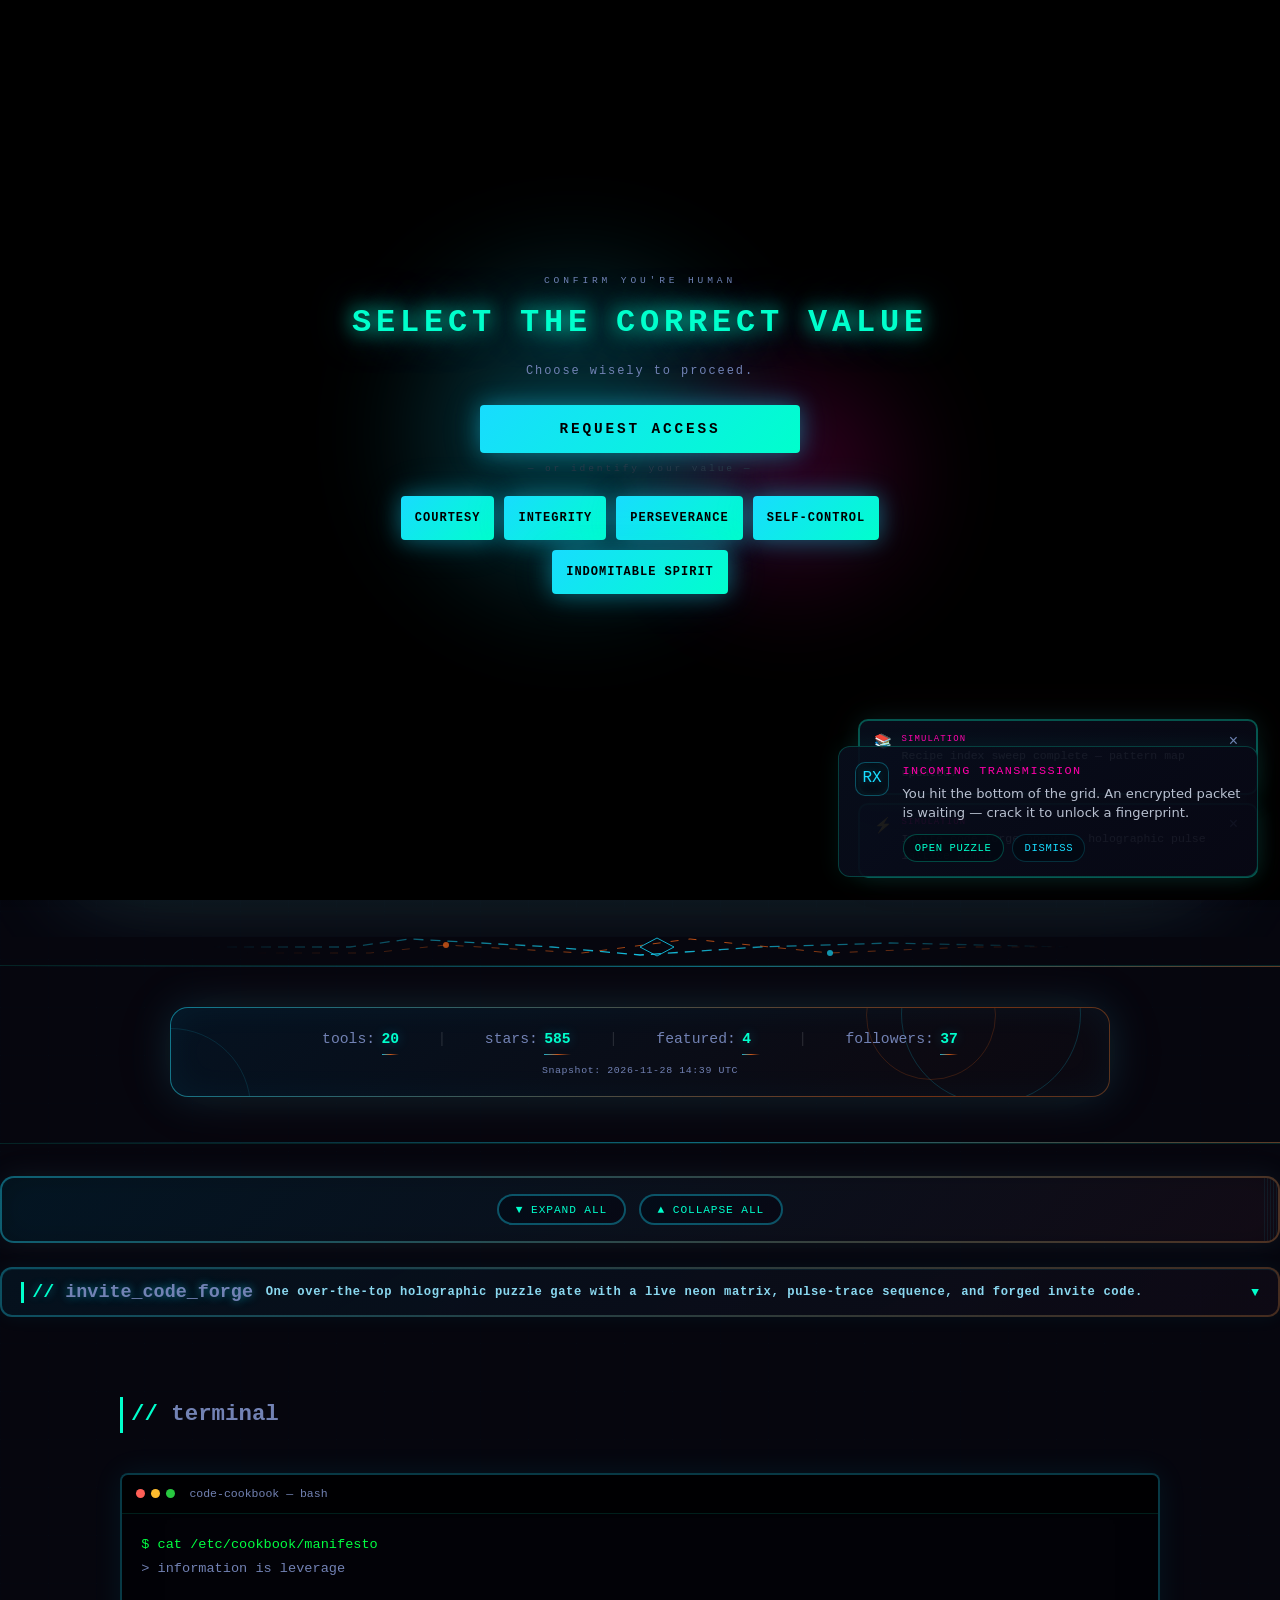
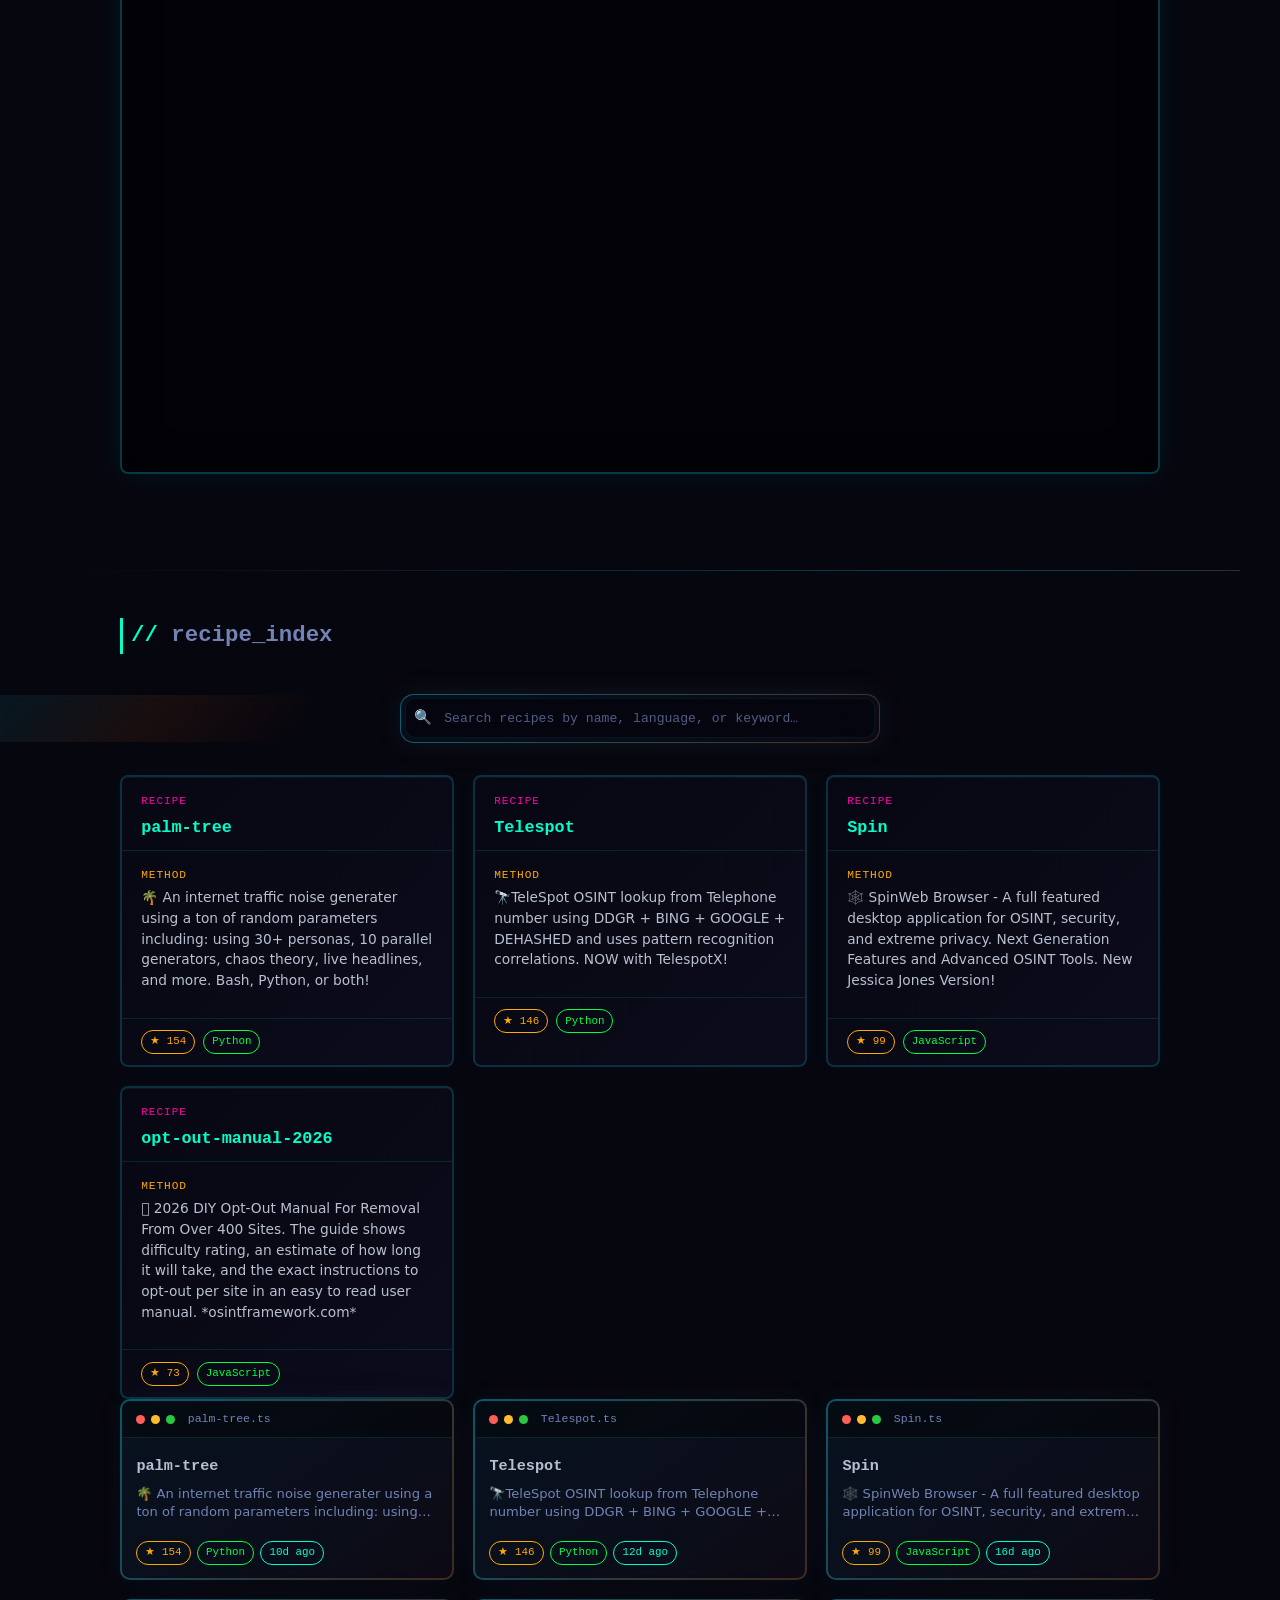
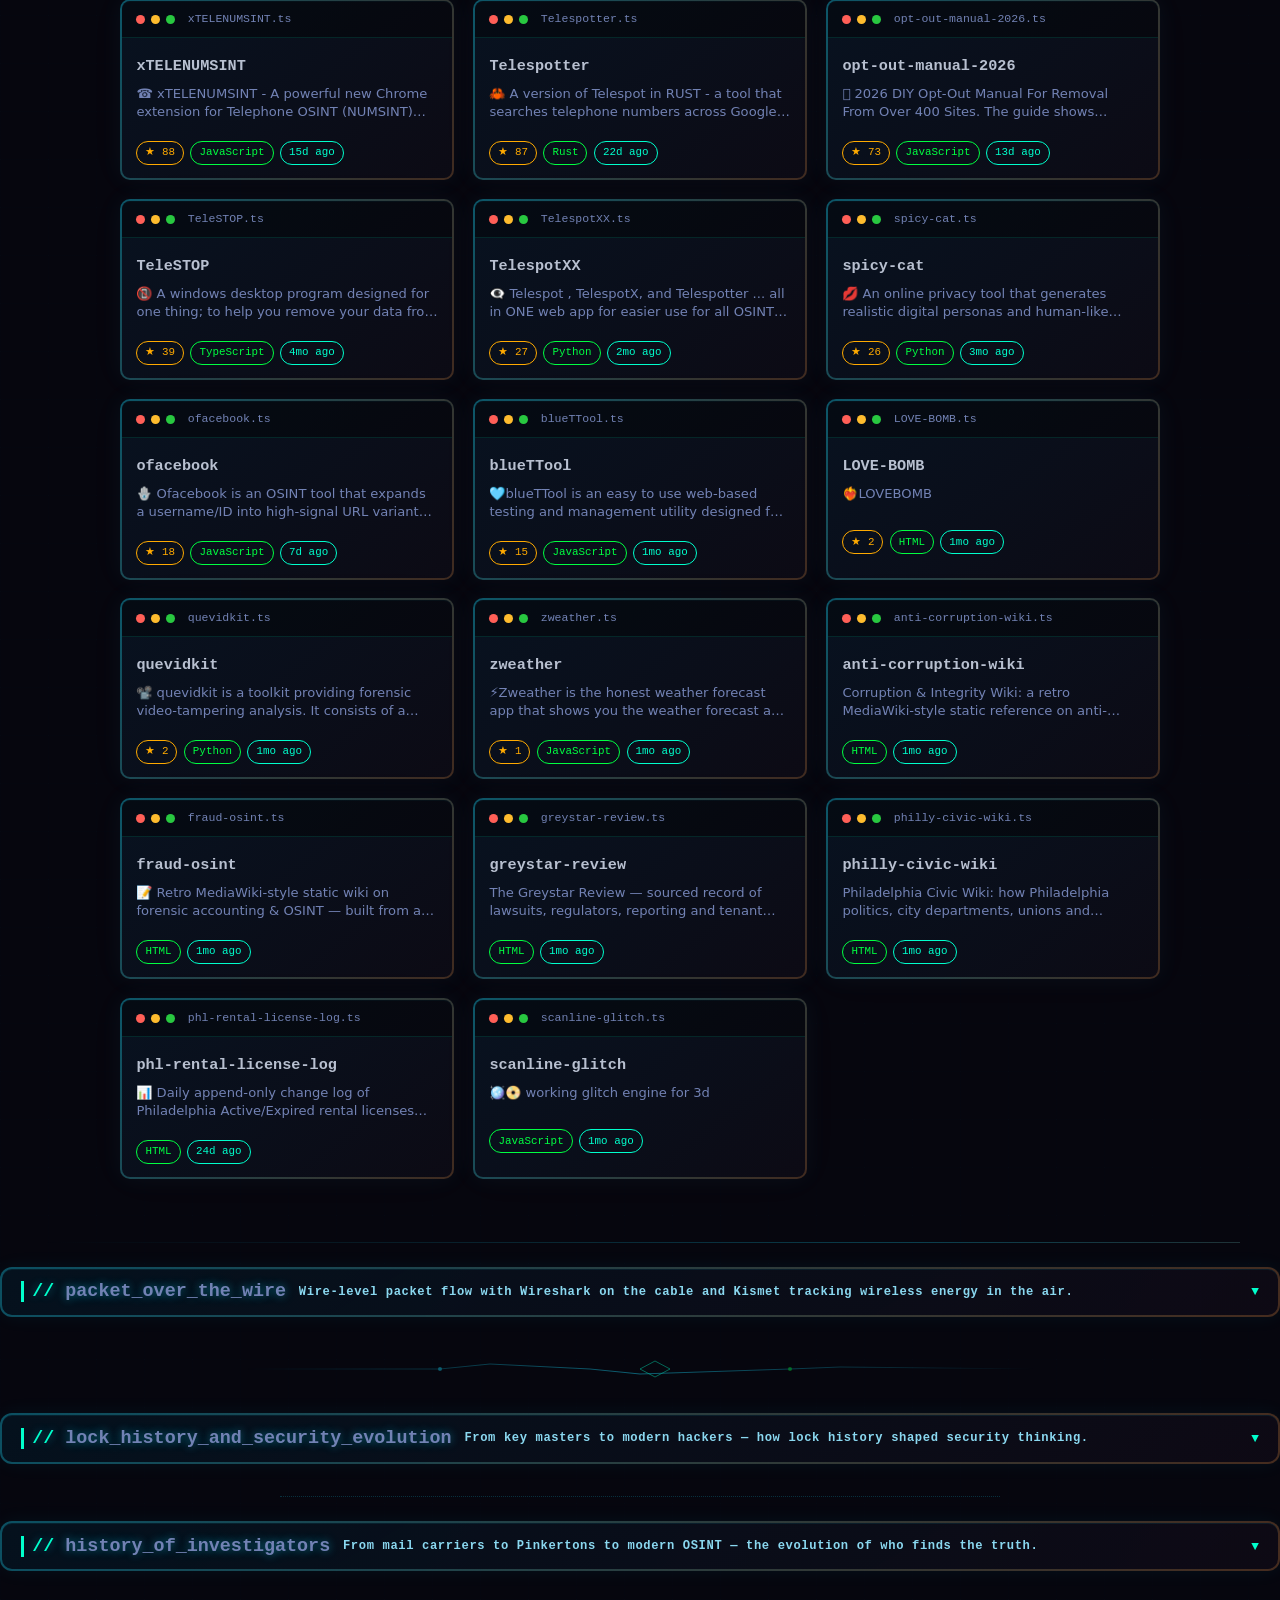
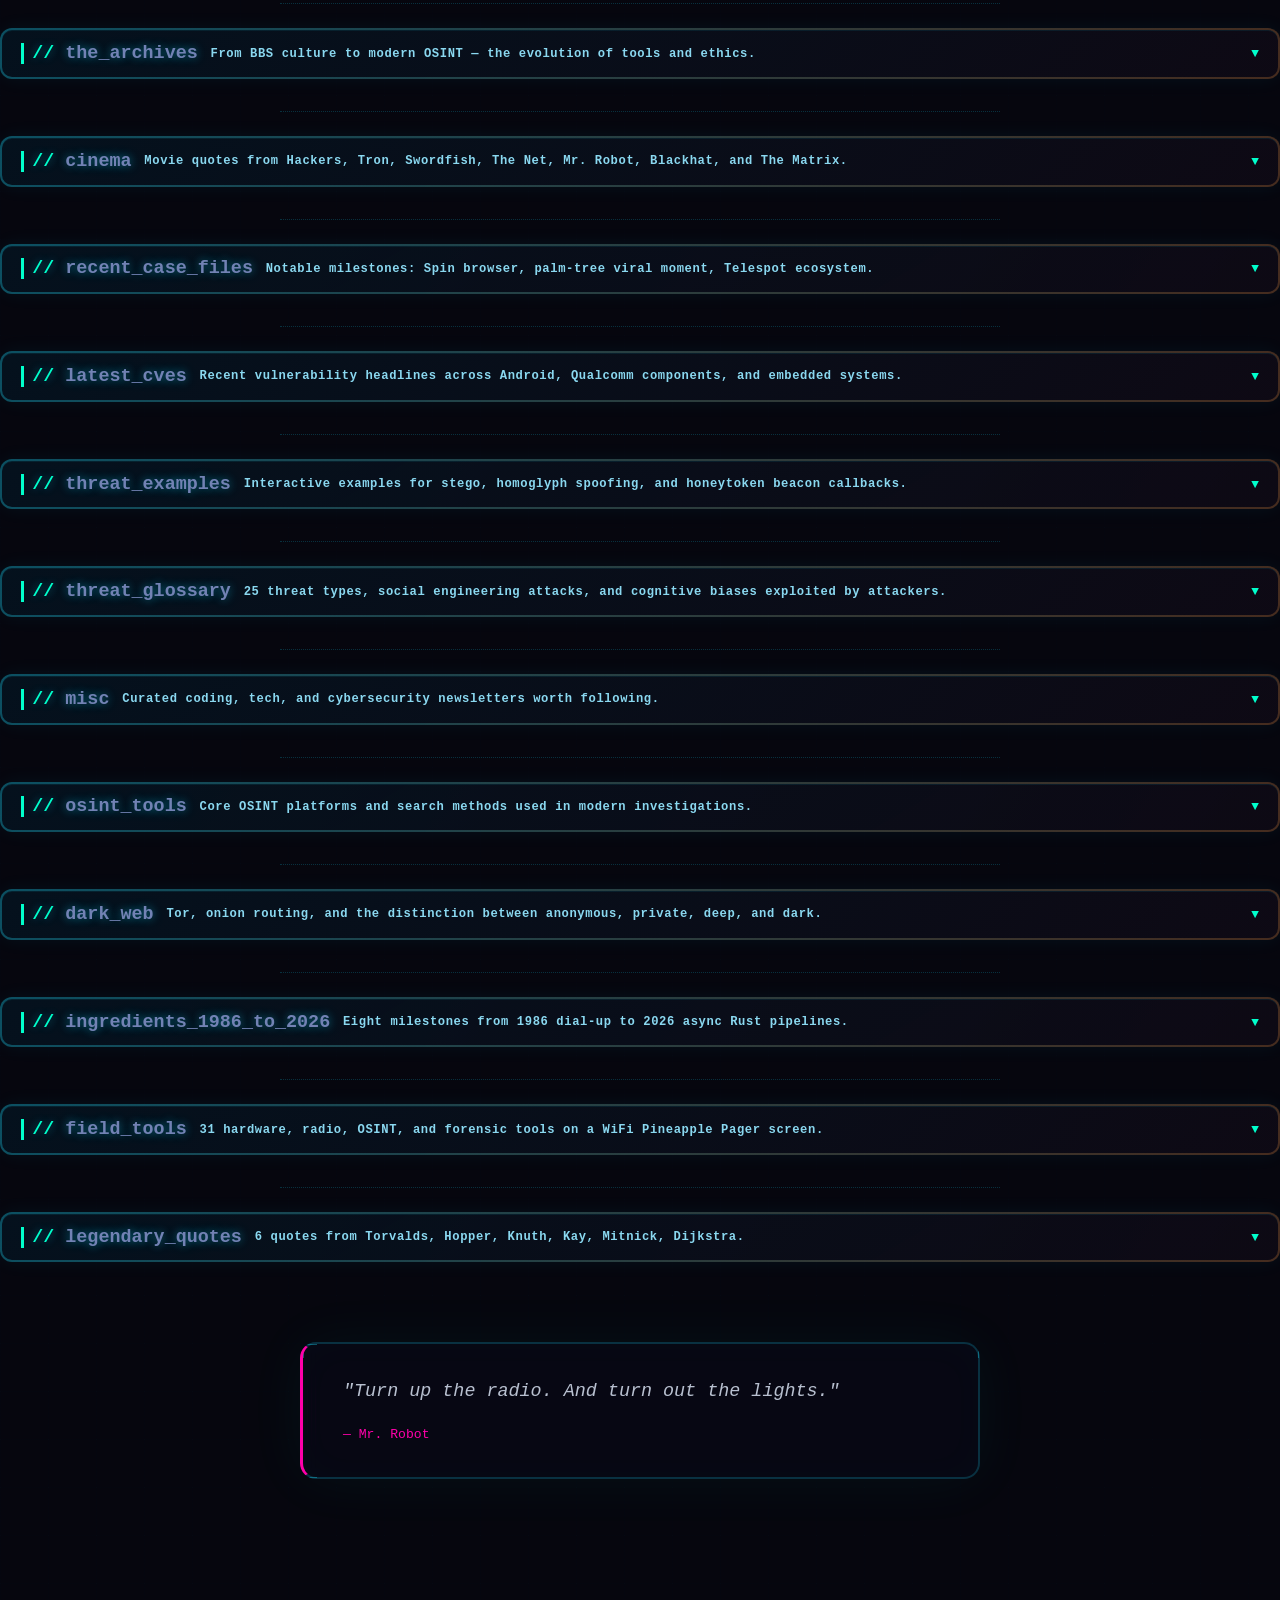
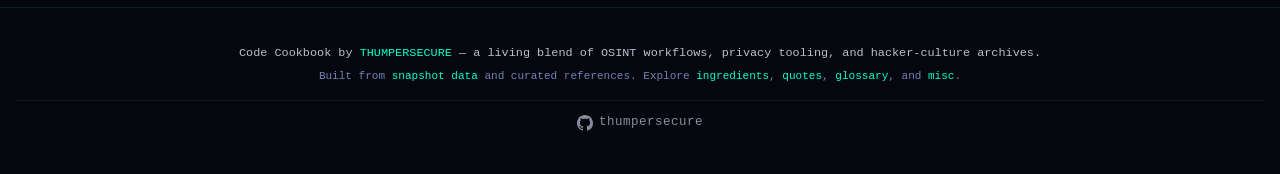
==== commit 5dc5ae3c: "chore: update site snapshot [skip ci]" ====
--- a/docs/index.html
+++ b/docs/index.html
@@ -36,7 +36,7 @@
 </script>
 
 <script id="fallback-snapshot" type="application/json">
-{"last_updated_utc":"2026-11-27T15:43:12.127Z","stats":{"tools_count":20,"stars_total":776,"featured_count":4,"followers":95},"repos":[{"name":"palm-tree","description":"🌴 An internet traffic noise generater using a ton of random parameters including: using 30+ personas, 10 parallel generators, chaos theory, live headlines, and more. Bash, Python, or both!","topics":[],"stars":154,"last_updated":"2026-11-25T11:38:40Z","language":"Python","homepage":"https://thumpersecure.github.io/palm-tree/","html_url":"https://github.com/thumpersecure/palm-tree","featured":true},{"name":"Telespot","description":"🔭TeleSpot OSINT lookup from Telephone number using DDGR + BING + GOOGLE + DEHASHED and uses pattern recognition correlations. NOW with TelespotX!","topics":["2026","osint","osint-kali","osint-phonenumbers","osint-python","osint-reconnaissance","osint-tools","osinttool","phone-number","telephone-number"],"stars":146,"last_updated":"2026-11-24T00:47:43Z","language":"Python","homepage":null,"html_url":"https://github.com/thumpersecure/Telespot","featured":true},{"name":"Spin","description":"🕸️  SpinWeb Browser - A full featured desktop application for OSINT, security, and extreme privacy. Next Generation Features and Advanced OSINT Tools. New Jessica Jones Version!","topics":[],"stars":99,"last_updated":"2026-11-20T03:41:47Z","language":"JavaScript","homepage":"https://thumpersecure.github.io/Spin/","html_url":"https://github.com/thumpersecure/Spin","featured":true},{"name":"xTELENUMSINT","description":"☎️ xTELENUMSINT - A powerful new Chrome extension for Telephone OSINT (NUMSINT) that automates searches in Google using 10 different formats. It then generates an extensive report using pattern analysis with advanced options. No coding required.","topics":["osint-phonenumbers","osint-tool","phone-number","telephone-number"],"stars":88,"last_updated":"2026-11-20T17:28:23Z","language":"JavaScript","homepage":null,"html_url":"https://github.com/thumpersecure/xTELENUMSINT","featured":false},{"name":"Telespotter","description":"🦀 A version of Telespot in RUST - a tool that searches telephone numbers across Google, Bing, DuckDuckGo, and Dehashed for phone numbers and focuses on identifying names, locations, and usernames in the results. ","topics":["osint","osint-phonenumbers","osint-python","osint-tool","osint-tools"],"stars":87,"last_updated":"2026-11-14T00:47:39Z","language":"Rust","homepage":null,"html_url":"https://github.com/thumpersecure/Telespotter","featured":false},{"name":"opt-out-manual-2026","description":"🫆 2026 DIY Opt-Out Manual For Removal From Over 400 Sites. The guide shows difficulty rating, an estimate of how long it will take, and the exact instructions to opt-out per site in an easy to read user manual. *osintframework.com*","topics":["guide","opt-out"],"stars":73,"last_updated":"2026-11-22T19:10:31Z","language":"JavaScript","homepage":"https://thumpersecure.github.io/opt-out-manual-2026/","html_url":"https://github.com/thumpersecure/opt-out-manual-2026","featured":true},{"name":"TeleSTOP","description":"📵 A windows desktop program designed for one thing; to help you remove your data from 50+ people-search sites at the source. No cloud, no APIs, 100% local. Pairs with xTELENUMSINT for faster detection/reporting. Reduce spam calls. Lower your risk for identity theft. Take back control. NO coding required. 100% free.","topics":[],"stars":39,"last_updated":"2026-07-16T02:46:18Z","language":"TypeScript","homepage":null,"html_url":"https://github.com/thumpersecure/TeleSTOP","featured":false},{"name":"TelespotXX","description":"👁️‍🗨️ Telespot , TelespotX, and Telespotter ... all in ONE web app for easier use for all OSINT Specialists.","topics":["osint","osint-2026","osint-phonenumbers","osint-tool","phone-numbers"],"stars":27,"last_updated":"2026-09-30T01:49:56Z","language":"Python","homepage":null,"html_url":"https://github.com/thumpersecure/TelespotXX","featured":false},{"name":"spicy-cat","description":"💋 An online privacy tool that generates realistic digital personas and human-like behavioral noise to disrupt profiling, correlation, and attribution. For best results use TOR and Firefox. Coded in Python.","topics":[],"stars":26,"last_updated":"2026-09-02T00:09:29Z","language":"Python","homepage":null,"html_url":"https://github.com/thumpersecure/spicy-cat","featured":false},{"name":"ofacebook","description":"🪬 Ofacebook is an OSINT tool that expands a username/ID into high-signal URL variants using prefixes, with workflows, search goals, and an in-app assistant for investigative information gathering.","topics":["osint-facebook","osint-tool"],"stars":17,"last_updated":"2026-11-27T00:47:32Z","language":"JavaScript","homepage":"https://thumpersecure.github.io/ofacebook/","html_url":"https://github.com/thumpersecure/ofacebook","featured":false},{"name":"blueTTool","description":"🩵blueTTool is an easy to use web-based testing and management utility designed for Bluetooth Low Energy (BLE) devices. It is used with the Bluefy browser on iOS devices to bypass Apple's native Web Bluetooth restrictions.","topics":["2026","app","ble","bluetooth","bluetooth-low-energy","educational-project","ios","iphone","iphone-app","open-source","research-tool","security-tools","web","webapp","wireless"],"stars":15,"last_updated":"2026-10-18T04:41:22Z","language":"JavaScript","homepage":"https://thumpersecure.github.io/blueTTool/","html_url":"https://github.com/thumpersecure/blueTTool","featured":false},{"name":"LOVE-BOMB","description":"❤️‍🔥LOVEBOMB","topics":[],"stars":2,"last_updated":"2026-11-01T05:57:31Z","language":"HTML","homepage":"https://thumpersecure.github.io/LOVE-BOMB/","html_url":"https://github.com/thumpersecure/LOVE-BOMB","featured":false},{"name":"quevidkit","description":"📽️ quevidkit is a toolkit providing forensic video‑tampering analysis. It consists of a Python CLI/REST backend and a simple web front‑end that runs in the browser or connects to a FastAPI server.","topics":[],"stars":2,"last_updated":"2026-11-01T06:01:13Z","language":"Python","homepage":"https://quevidkit.com/","html_url":"https://github.com/thumpersecure/quevidkit","featured":false},{"name":"zweather","description":"⚡️Zweather is the honest weather forecast app that shows you the weather forecast and what prior forecasts have changed. ","topics":["weather","weather-app","weather-forecast"],"stars":1,"last_updated":"2026-11-01T06:02:17Z","language":"JavaScript","homepage":"https://thumpersecure.github.io/zweather/","html_url":"https://github.com/thumpersecure/zweather","featured":false},{"name":"anti-corruption-wiki","description":"Corruption & Integrity Wiki: a retro MediaWiki-style static reference on anti-corruption frameworks, investigation, detection, technology, and measurement","topics":[],"stars":0,"last_updated":"2026-11-01T05:56:47Z","language":"HTML","homepage":"https://thumpersecure.github.io/anti-corruption-wiki/","html_url":"https://github.com/thumpersecure/anti-corruption-wiki","featured":false},{"name":"fraud-osint","description":"📝 Retro MediaWiki-style static wiki on forensic accounting & OSINT — built from a 7-source review + verified 2024-2026 research.","topics":[],"stars":0,"last_updated":"2026-11-01T05:57:12Z","language":"HTML","homepage":"https://thumpersecure.github.io/fraud-osint/","html_url":"https://github.com/thumpersecure/fraud-osint","featured":false},{"name":"greystar-review","description":"The Greystar Review — sourced record of lawsuits, regulators, reporting and tenant letters on Greystar and Bob Faith","topics":[],"stars":0,"last_updated":"2026-11-03T11:17:25Z","language":"HTML","homepage":"https://thumpersecure.github.io/greystar-review/","html_url":"https://github.com/thumpersecure/greystar-review","featured":false},{"name":"philly-civic-wiki","description":"Philadelphia Civic Wiki: how Philadelphia politics, city departments, unions and institutions work","topics":[],"stars":0,"last_updated":"2026-11-01T06:02:11Z","language":"HTML","homepage":"https://thumpersecure.github.io/philly-civic-wiki/","html_url":"https://github.com/thumpersecure/philly-civic-wiki","featured":false},{"name":"phl-rental-license-log","description":"📊 Daily append-only change log of Philadelphia Active/Expired rental licenses (public open data from phl.carto.com). Proof-of-concept history tracker.","topics":[],"stars":0,"last_updated":"2026-11-11T17:08:56Z","language":"HTML","homepage":"https://thumpersecure.github.io/phl-rental-license-log/","html_url":"https://github.com/thumpersecure/phl-rental-license-log","featured":false},{"name":"scanline-glitch","description":"🪩📀 working glitch engine for 3d","topics":[],"stars":0,"last_updated":"2026-11-01T06:00:24Z","language":"JavaScript","homepage":"https://thumpersecure.github.io/scanline-glitch/","html_url":"https://github.com/thumpersecure/scanline-glitch","featured":false}]}
+{"last_updated_utc":"2026-11-28T14:39:02.215Z","stats":{"tools_count":20,"stars_total":777,"featured_count":4,"followers":96},"repos":[{"name":"palm-tree","description":"🌴 An internet traffic noise generater using a ton of random parameters including: using 30+ personas, 10 parallel generators, chaos theory, live headlines, and more. Bash, Python, or both!","topics":[],"stars":154,"last_updated":"2026-11-25T11:38:40Z","language":"Python","homepage":"https://thumpersecure.github.io/palm-tree/","html_url":"https://github.com/thumpersecure/palm-tree","featured":true},{"name":"Telespot","description":"🔭TeleSpot OSINT lookup from Telephone number using DDGR + BING + GOOGLE + DEHASHED and uses pattern recognition correlations. NOW with TelespotX!","topics":["2026","osint","osint-kali","osint-phonenumbers","osint-python","osint-reconnaissance","osint-tools","osinttool","phone-number","telephone-number"],"stars":146,"last_updated":"2026-11-24T00:47:43Z","language":"Python","homepage":null,"html_url":"https://github.com/thumpersecure/Telespot","featured":true},{"name":"Spin","description":"🕸️  SpinWeb Browser - A full featured desktop application for OSINT, security, and extreme privacy. Next Generation Features and Advanced OSINT Tools. New Jessica Jones Version!","topics":[],"stars":99,"last_updated":"2026-11-20T03:41:47Z","language":"JavaScript","homepage":"https://thumpersecure.github.io/Spin/","html_url":"https://github.com/thumpersecure/Spin","featured":true},{"name":"xTELENUMSINT","description":"☎️ xTELENUMSINT - A powerful new Chrome extension for Telephone OSINT (NUMSINT) that automates searches in Google using 10 different formats. It then generates an extensive report using pattern analysis with advanced options. No coding required.","topics":["osint-phonenumbers","osint-tool","phone-number","telephone-number"],"stars":88,"last_updated":"2026-11-20T17:28:23Z","language":"JavaScript","homepage":null,"html_url":"https://github.com/thumpersecure/xTELENUMSINT","featured":false},{"name":"Telespotter","description":"🦀 A version of Telespot in RUST - a tool that searches telephone numbers across Google, Bing, DuckDuckGo, and Dehashed for phone numbers and focuses on identifying names, locations, and usernames in the results. ","topics":["osint","osint-phonenumbers","osint-python","osint-tool","osint-tools"],"stars":87,"last_updated":"2026-11-14T00:47:39Z","language":"Rust","homepage":null,"html_url":"https://github.com/thumpersecure/Telespotter","featured":false},{"name":"opt-out-manual-2026","description":"🫆 2026 DIY Opt-Out Manual For Removal From Over 400 Sites. The guide shows difficulty rating, an estimate of how long it will take, and the exact instructions to opt-out per site in an easy to read user manual. *osintframework.com*","topics":["guide","opt-out"],"stars":73,"last_updated":"2026-11-22T19:10:31Z","language":"JavaScript","homepage":"https://thumpersecure.github.io/opt-out-manual-2026/","html_url":"https://github.com/thumpersecure/opt-out-manual-2026","featured":true},{"name":"TeleSTOP","description":"📵 A windows desktop program designed for one thing; to help you remove your data from 50+ people-search sites at the source. No cloud, no APIs, 100% local. Pairs with xTELENUMSINT for faster detection/reporting. Reduce spam calls. Lower your risk for identity theft. Take back control. NO coding required. 100% free.","topics":[],"stars":39,"last_updated":"2026-07-16T02:46:18Z","language":"TypeScript","homepage":null,"html_url":"https://github.com/thumpersecure/TeleSTOP","featured":false},{"name":"TelespotXX","description":"👁️‍🗨️ Telespot , TelespotX, and Telespotter ... all in ONE web app for easier use for all OSINT Specialists.","topics":["osint","osint-2026","osint-phonenumbers","osint-tool","phone-numbers"],"stars":27,"last_updated":"2026-09-30T01:49:56Z","language":"Python","homepage":null,"html_url":"https://github.com/thumpersecure/TelespotXX","featured":false},{"name":"spicy-cat","description":"💋 An online privacy tool that generates realistic digital personas and human-like behavioral noise to disrupt profiling, correlation, and attribution. For best results use TOR and Firefox. Coded in Python.","topics":[],"stars":26,"last_updated":"2026-09-02T00:09:29Z","language":"Python","homepage":null,"html_url":"https://github.com/thumpersecure/spicy-cat","featured":false},{"name":"ofacebook","description":"🪬 Ofacebook is an OSINT tool that expands a username/ID into high-signal URL variants using prefixes, with workflows, search goals, and an in-app assistant for investigative information gathering.","topics":["osint-facebook","osint-tool"],"stars":18,"last_updated":"2026-11-28T09:58:36Z","language":"JavaScript","homepage":"https://thumpersecure.github.io/ofacebook/","html_url":"https://github.com/thumpersecure/ofacebook","featured":false},{"name":"blueTTool","description":"🩵blueTTool is an easy to use web-based testing and management utility designed for Bluetooth Low Energy (BLE) devices. It is used with the Bluefy browser on iOS devices to bypass Apple's native Web Bluetooth restrictions.","topics":["2026","app","ble","bluetooth","bluetooth-low-energy","educational-project","ios","iphone","iphone-app","open-source","research-tool","security-tools","web","webapp","wireless"],"stars":15,"last_updated":"2026-10-18T04:41:22Z","language":"JavaScript","homepage":"https://thumpersecure.github.io/blueTTool/","html_url":"https://github.com/thumpersecure/blueTTool","featured":false},{"name":"LOVE-BOMB","description":"❤️‍🔥LOVEBOMB","topics":[],"stars":2,"last_updated":"2026-11-01T05:57:31Z","language":"HTML","homepage":"https://thumpersecure.github.io/LOVE-BOMB/","html_url":"https://github.com/thumpersecure/LOVE-BOMB","featured":false},{"name":"quevidkit","description":"📽️ quevidkit is a toolkit providing forensic video‑tampering analysis. It consists of a Python CLI/REST backend and a simple web front‑end that runs in the browser or connects to a FastAPI server.","topics":[],"stars":2,"last_updated":"2026-11-01T06:01:13Z","language":"Python","homepage":"https://quevidkit.com/","html_url":"https://github.com/thumpersecure/quevidkit","featured":false},{"name":"zweather","description":"⚡️Zweather is the honest weather forecast app that shows you the weather forecast and what prior forecasts have changed. ","topics":["weather","weather-app","weather-forecast"],"stars":1,"last_updated":"2026-11-01T06:02:17Z","language":"JavaScript","homepage":"https://thumpersecure.github.io/zweather/","html_url":"https://github.com/thumpersecure/zweather","featured":false},{"name":"anti-corruption-wiki","description":"Corruption & Integrity Wiki: a retro MediaWiki-style static reference on anti-corruption frameworks, investigation, detection, technology, and measurement","topics":[],"stars":0,"last_updated":"2026-11-01T05:56:47Z","language":"HTML","homepage":"https://thumpersecure.github.io/anti-corruption-wiki/","html_url":"https://github.com/thumpersecure/anti-corruption-wiki","featured":false},{"name":"fraud-osint","description":"📝 Retro MediaWiki-style static wiki on forensic accounting & OSINT — built from a 7-source review + verified 2024-2026 research.","topics":[],"stars":0,"last_updated":"2026-11-01T05:57:12Z","language":"HTML","homepage":"https://thumpersecure.github.io/fraud-osint/","html_url":"https://github.com/thumpersecure/fraud-osint","featured":false},{"name":"greystar-review","description":"The Greystar Review — sourced record of lawsuits, regulators, reporting and tenant letters on Greystar and Bob Faith","topics":[],"stars":0,"last_updated":"2026-11-03T11:17:25Z","language":"HTML","homepage":"https://thumpersecure.github.io/greystar-review/","html_url":"https://github.com/thumpersecure/greystar-review","featured":false},{"name":"philly-civic-wiki","description":"Philadelphia Civic Wiki: how Philadelphia politics, city departments, unions and institutions work","topics":[],"stars":0,"last_updated":"2026-11-01T06:02:11Z","language":"HTML","homepage":"https://thumpersecure.github.io/philly-civic-wiki/","html_url":"https://github.com/thumpersecure/philly-civic-wiki","featured":false},{"name":"phl-rental-license-log","description":"📊 Daily append-only change log of Philadelphia Active/Expired rental licenses (public open data from phl.carto.com). Proof-of-concept history tracker.","topics":[],"stars":0,"last_updated":"2026-11-11T17:08:56Z","language":"HTML","homepage":"https://thumpersecure.github.io/phl-rental-license-log/","html_url":"https://github.com/thumpersecure/phl-rental-license-log","featured":false},{"name":"scanline-glitch","description":"🪩📀 working glitch engine for 3d","topics":[],"stars":0,"last_updated":"2026-11-01T06:00:24Z","language":"JavaScript","homepage":"https://thumpersecure.github.io/scanline-glitch/","html_url":"https://github.com/thumpersecure/scanline-glitch","featured":false}]}
 </script>
 
 <link rel="stylesheet" href="css/styles.css?v=20260611a">
@@ -872,7 +872,7 @@
           <pre class="nfo nfo-toolkit" id="nfoToolkit" aria-label="Thumpersecure Toolkit NFO block">╔══════════════════════════════════════════════════════════╗
 ║            THUMPERSECURE TOOLKIT  2026            ║
 ║  TYPE : OSINT / SEO / Privacy                     ║
-║  TOOLS: 20   STARS: 776  +                         ║
+║  TOOLS: 20   STARS: 777  +                         ║
 ╠══════════════════════════════════════════════════════════╣
   TOOL NAME             LANG        ★
   ───────────────────────────────────────
@@ -885,7 +885,7 @@
   TeleSTOP              TypeScript 39
   TelespotXX            Python     27
   spicy-cat             Python     26
-  ofacebook             JavaScript 17
+  ofacebook             JavaScript 18
   blueTTool             JavaScript 15
   LOVE-BOMB             HTML       2
   quevidkit             Python     2
